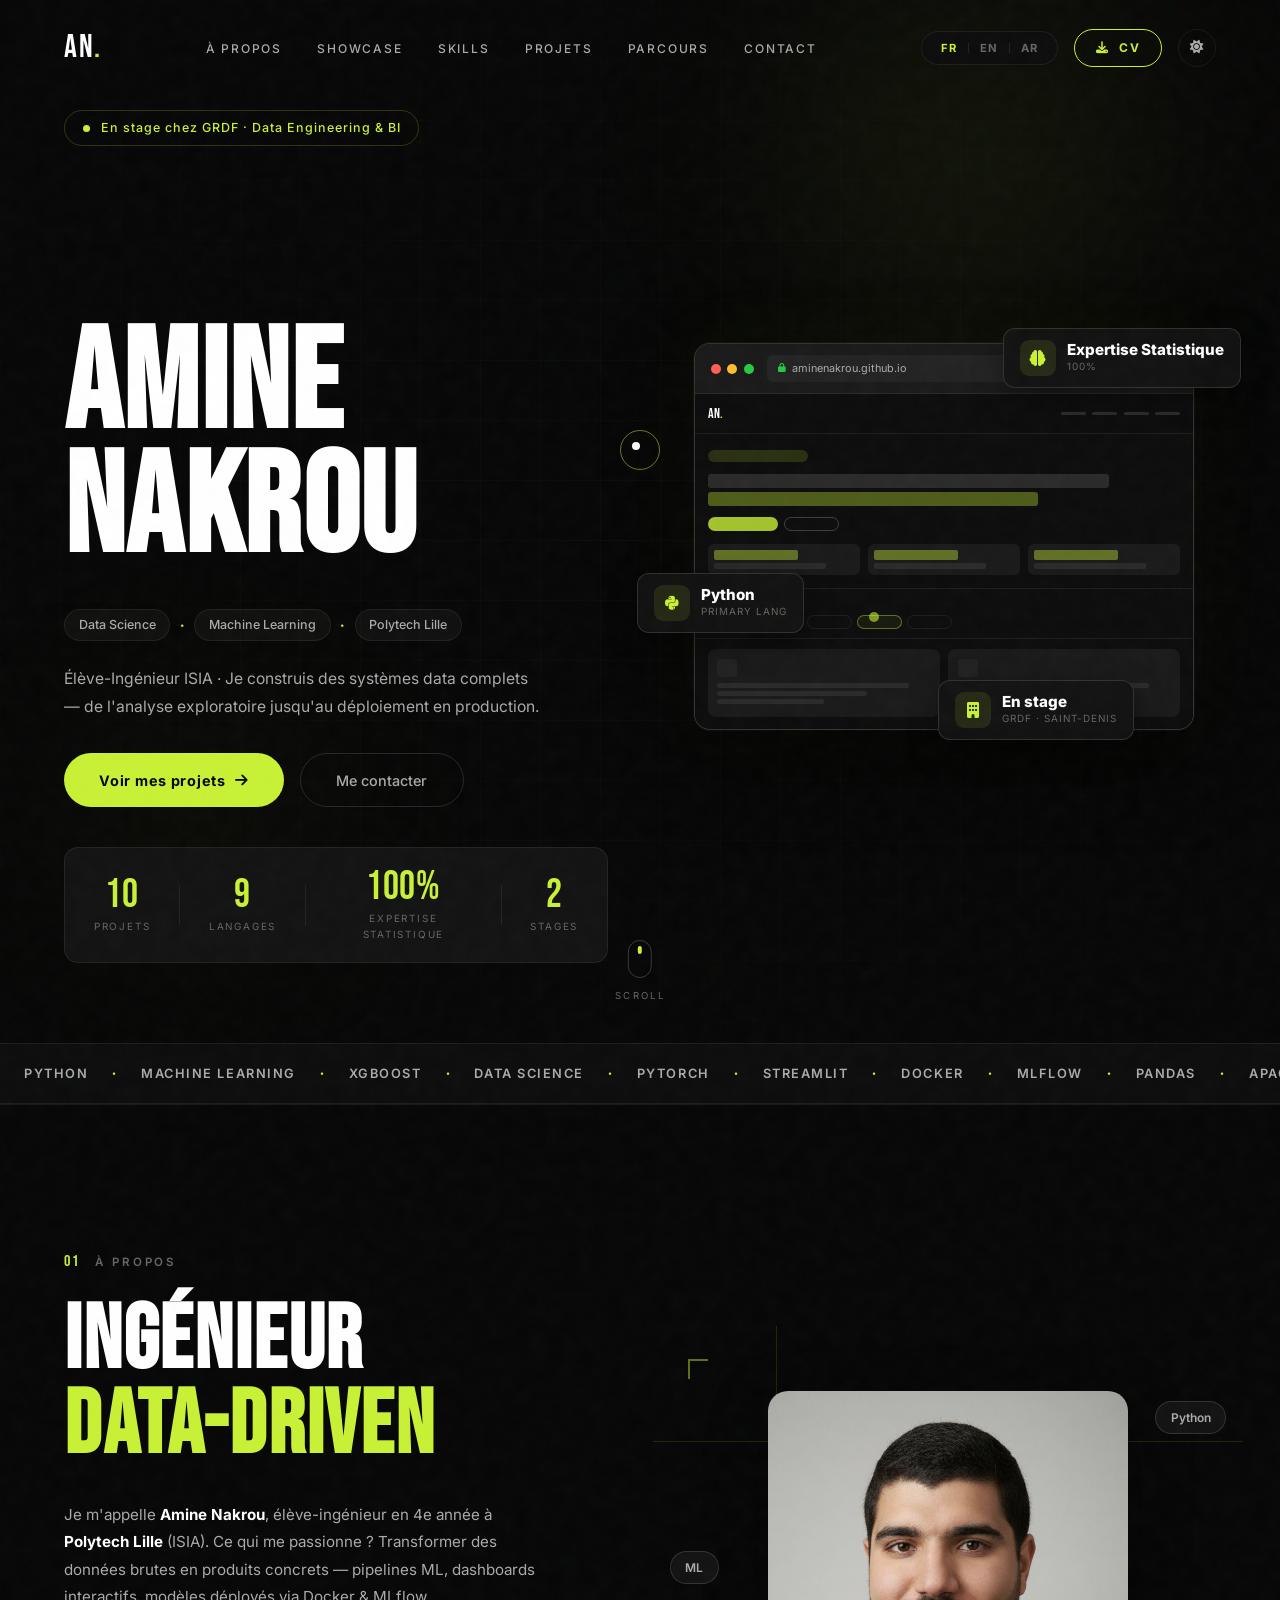
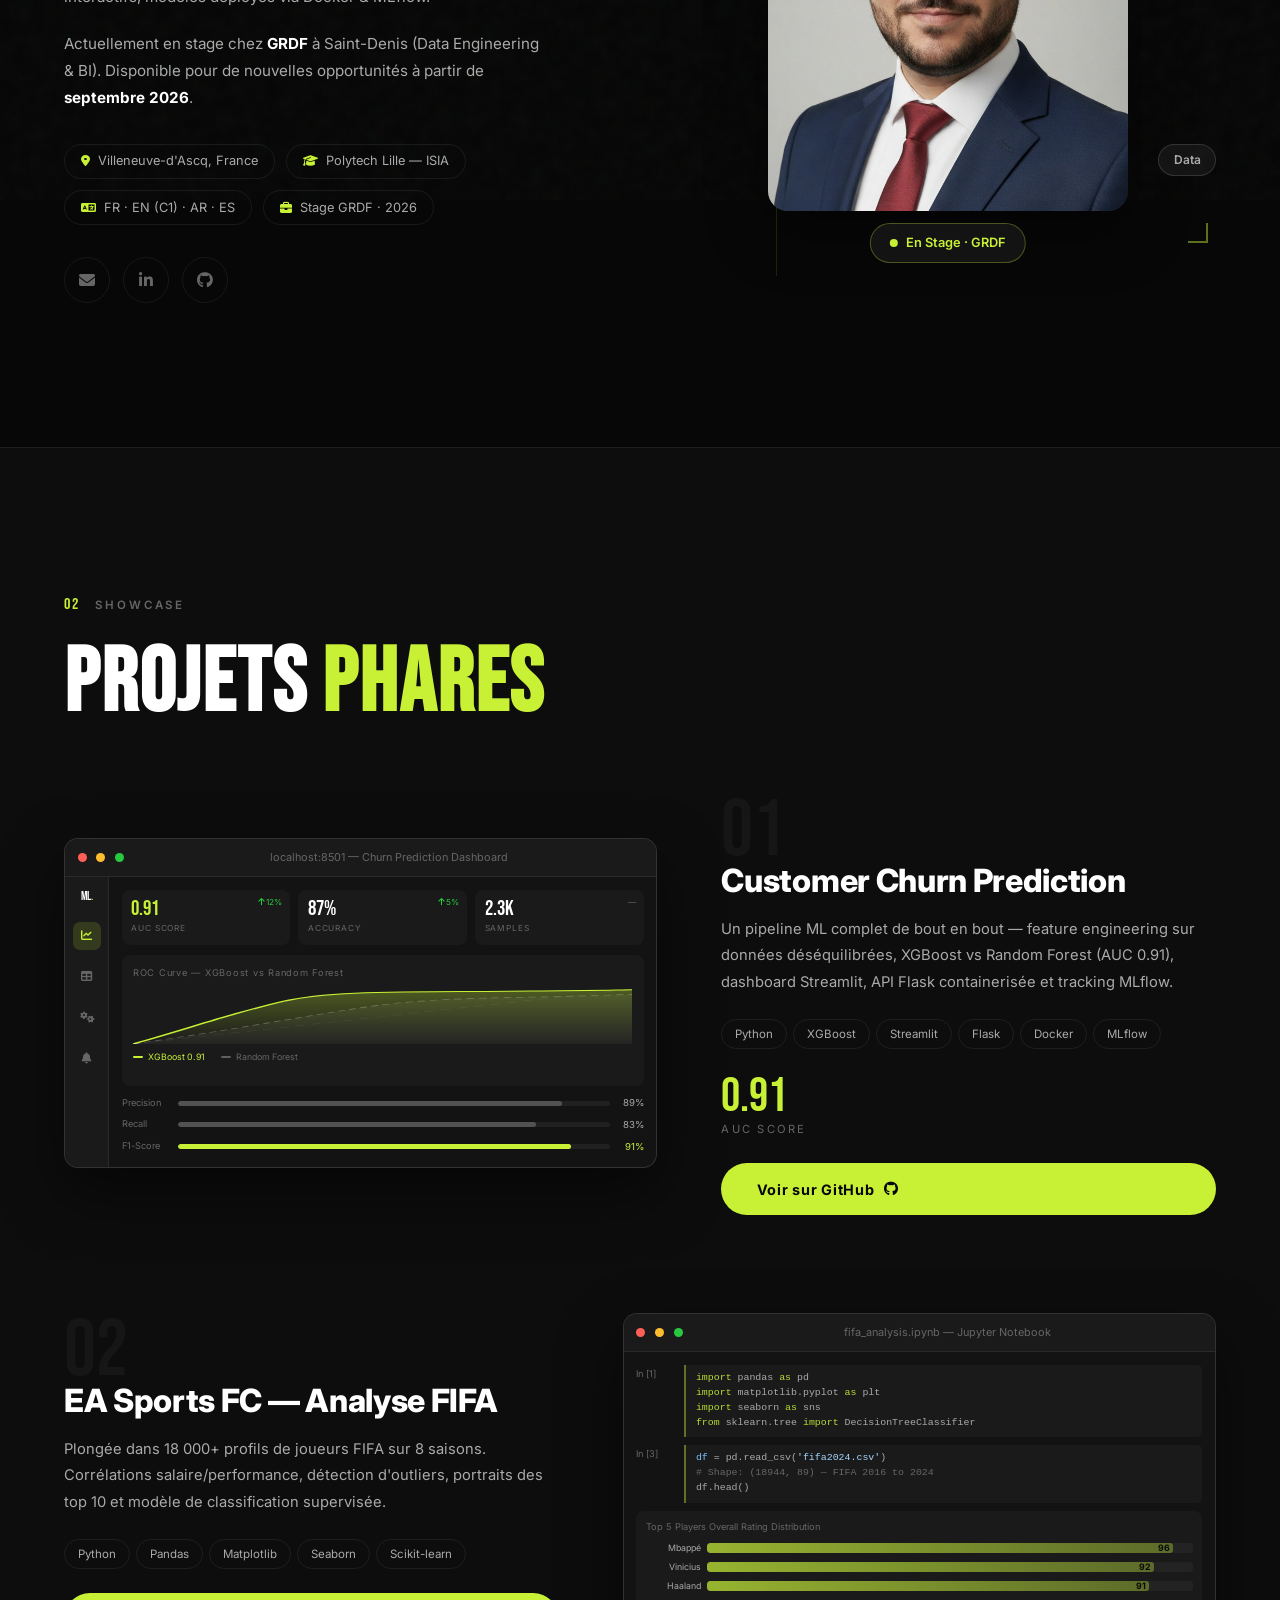
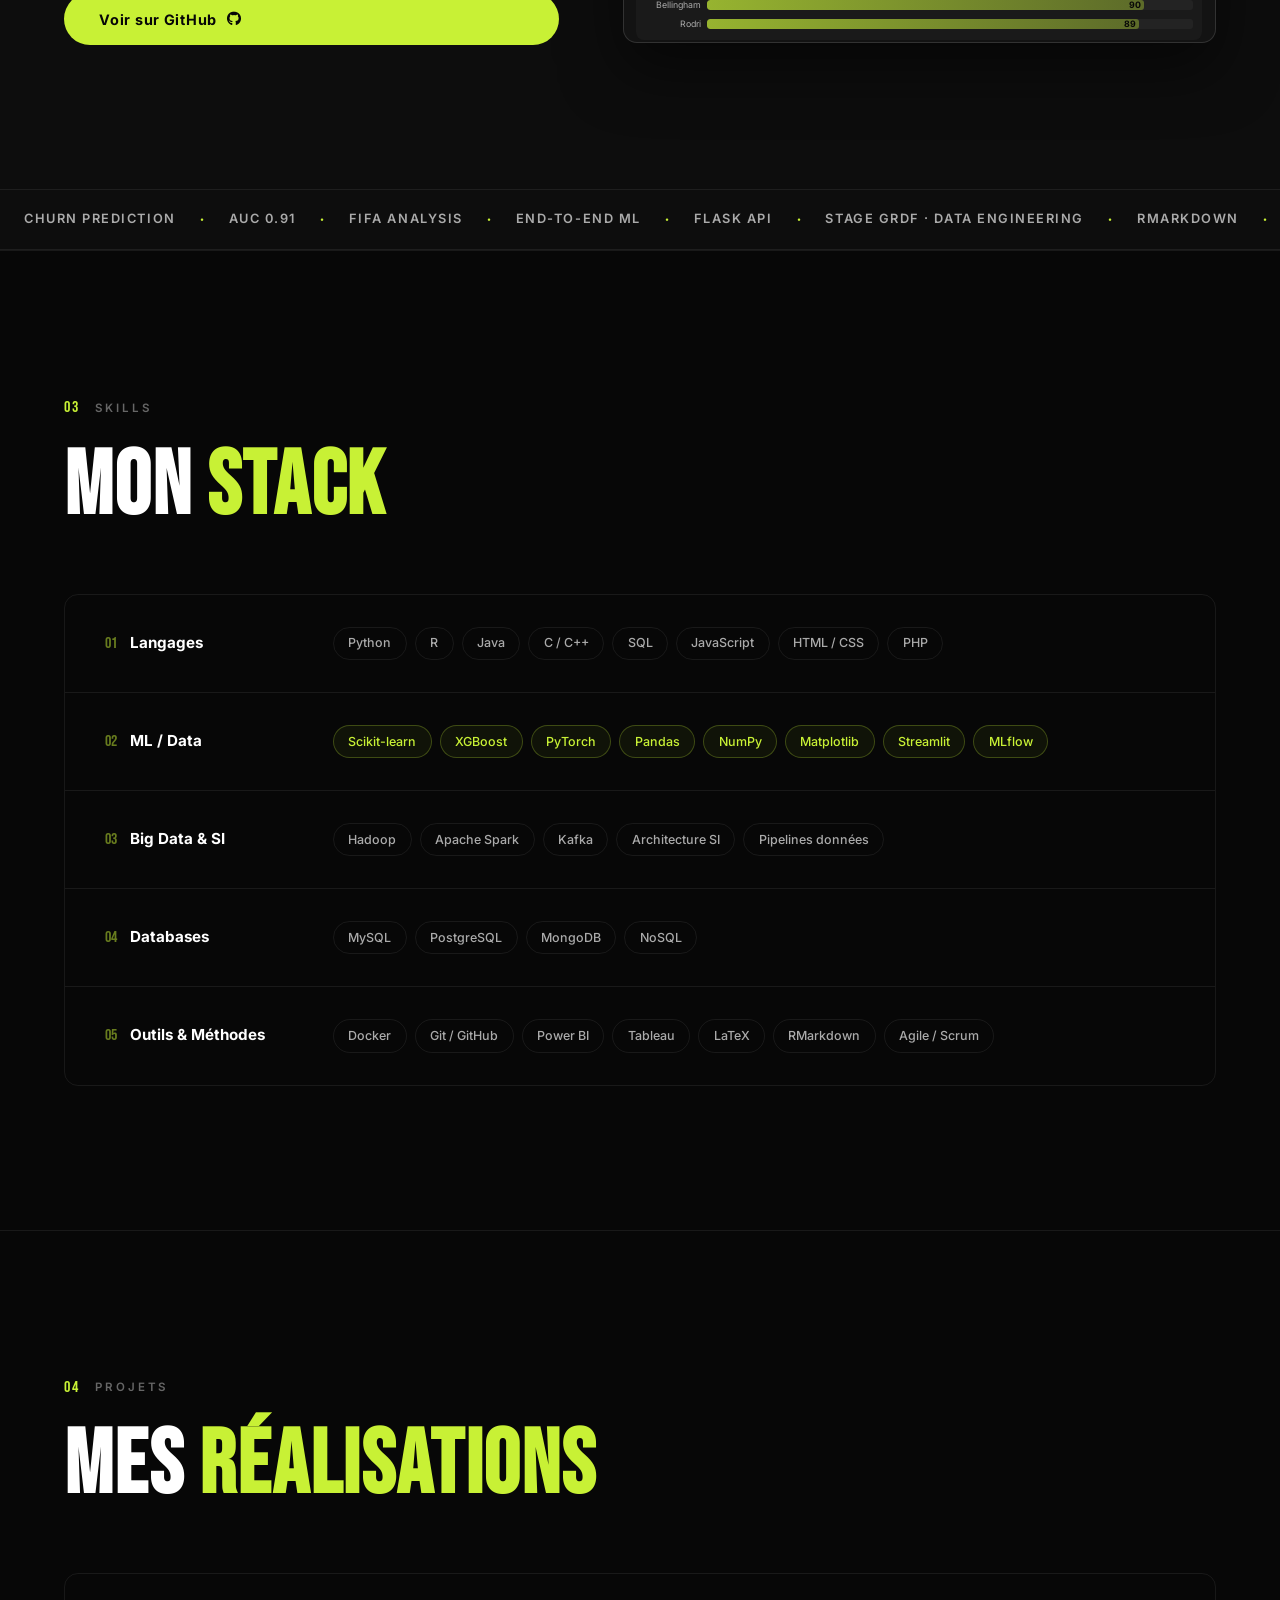
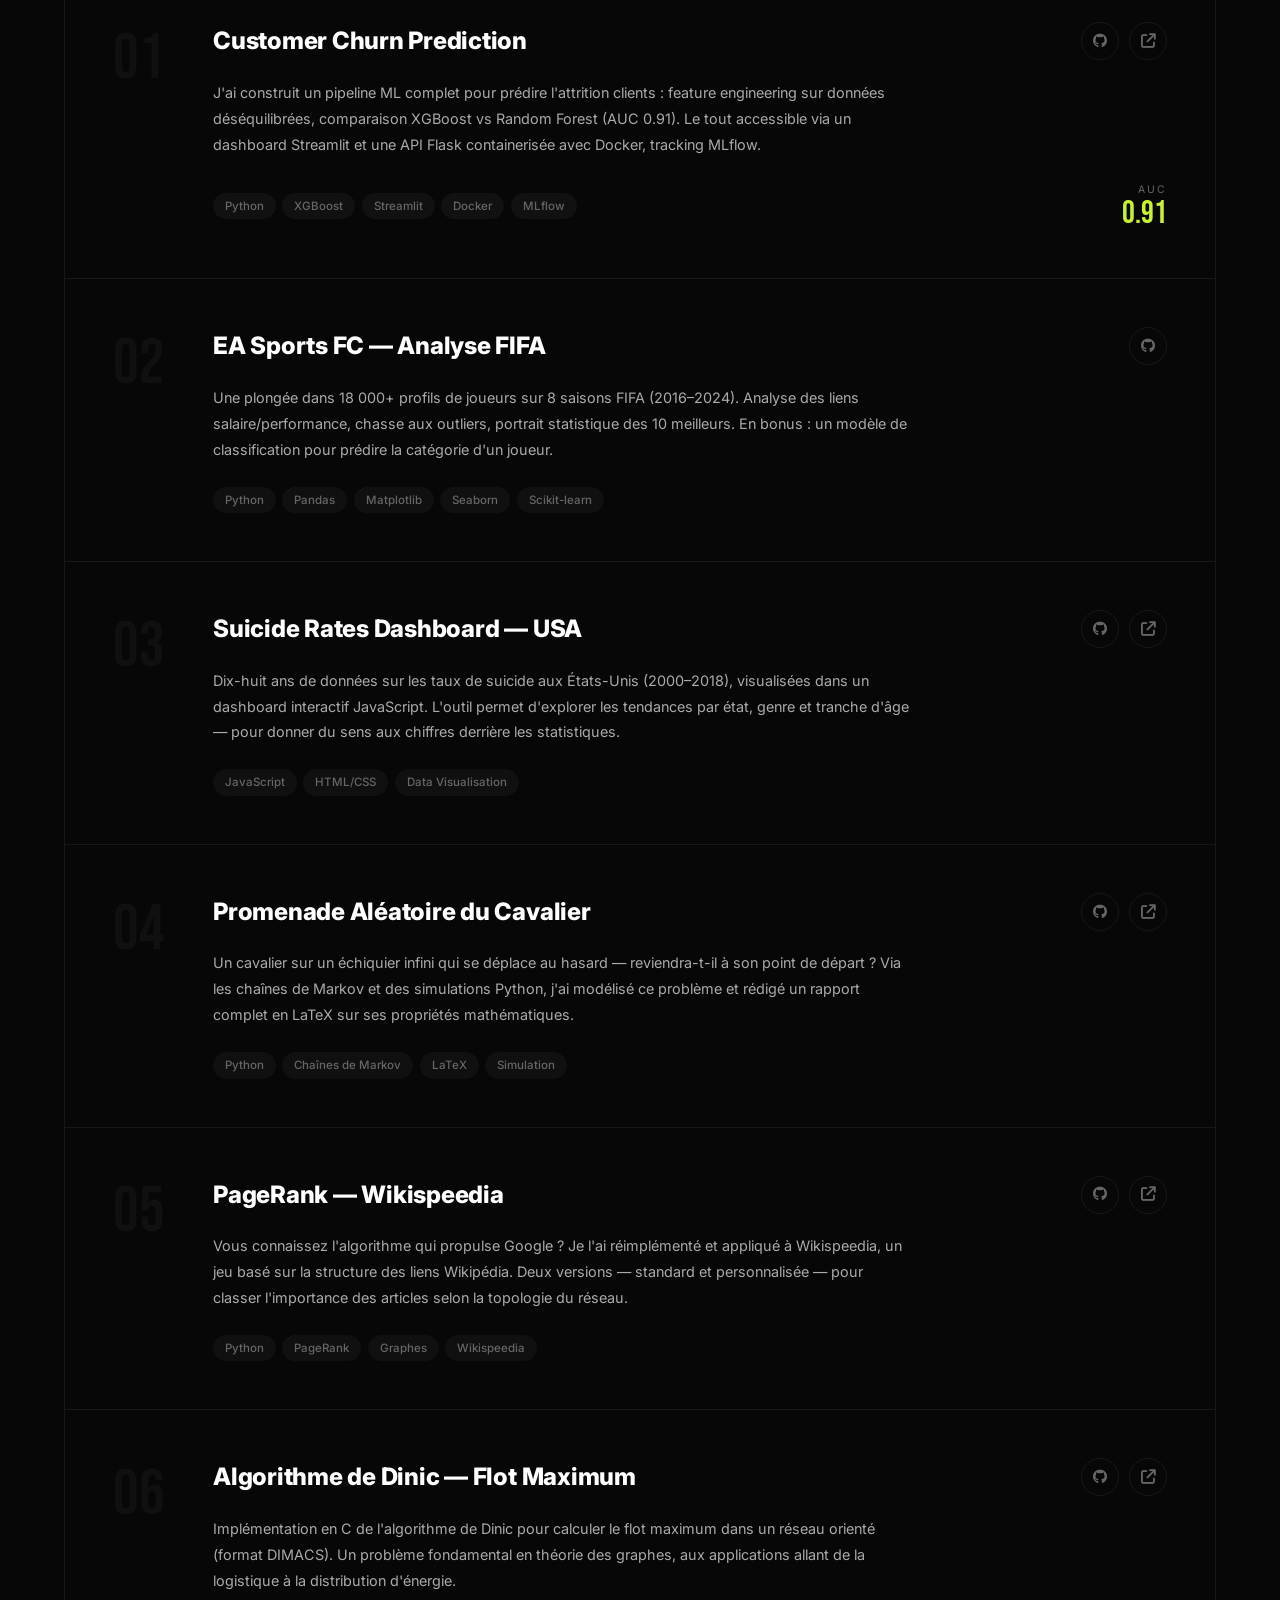
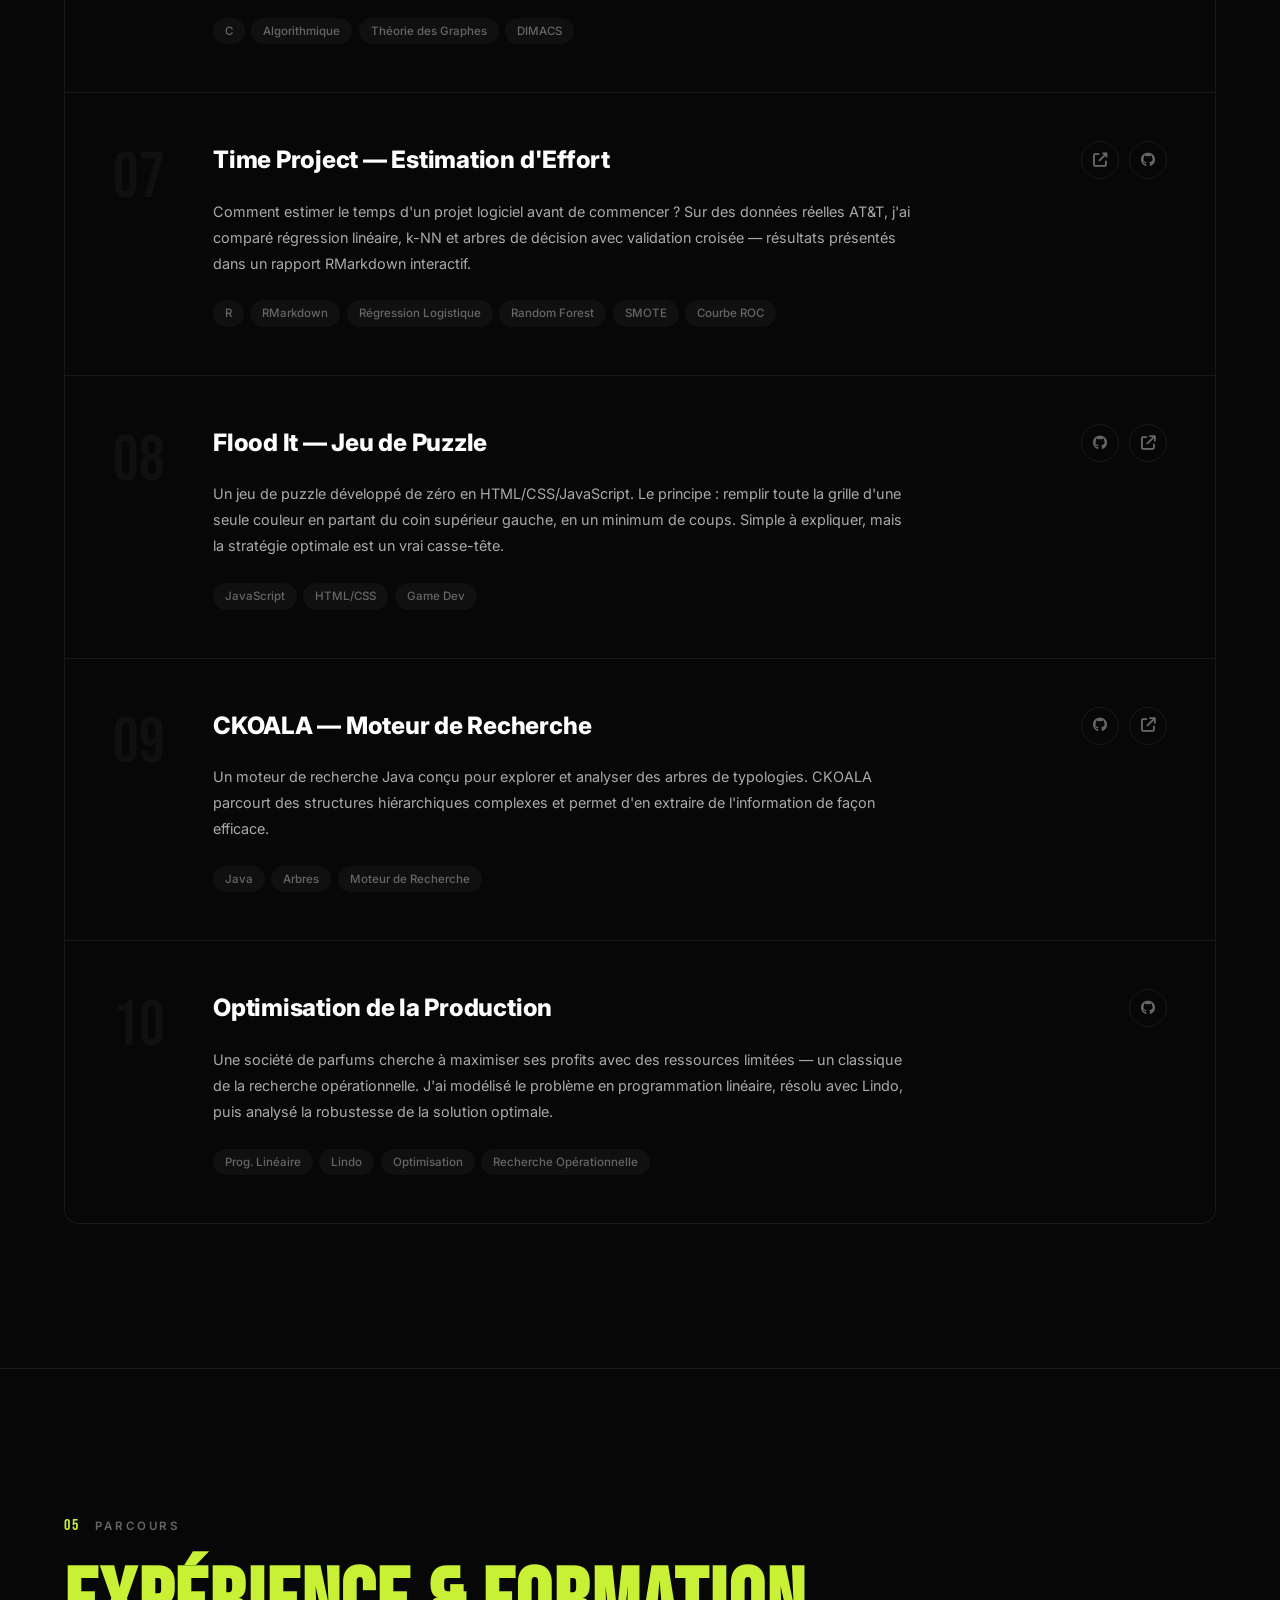
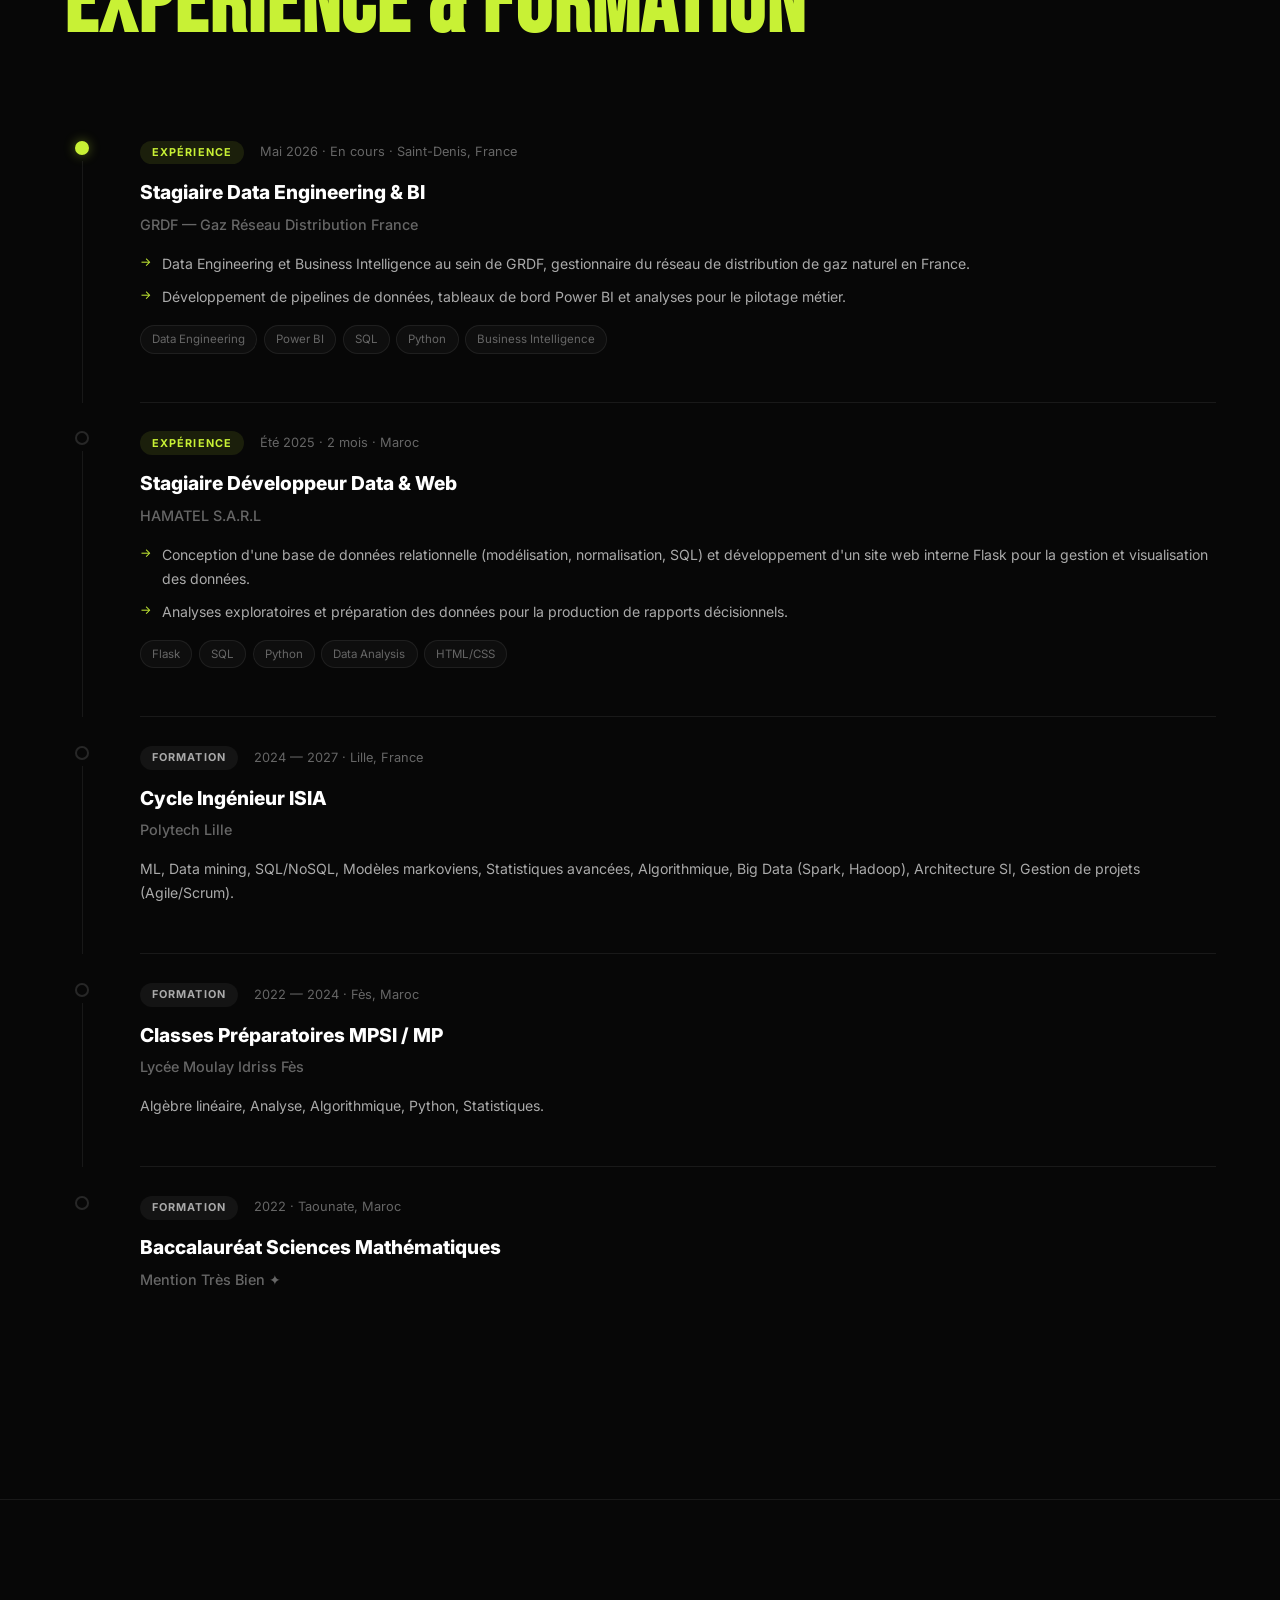
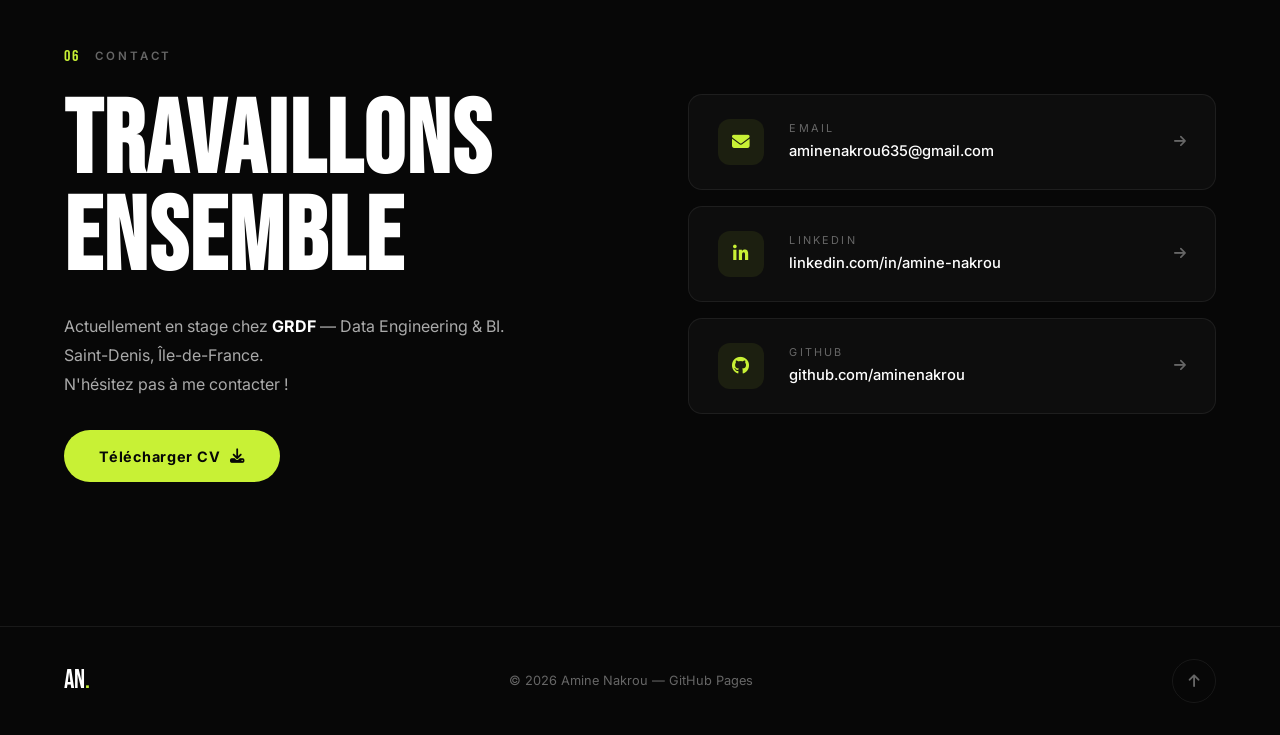
==== index.html @ f2d1c398 "Update index.html" ====
<!DOCTYPE html>
<html lang="fr" dir="ltr">
<head>
  <meta charset="UTF-8" />
  <meta name="viewport" content="width=device-width, initial-scale=1.0" />
  <meta name="description" content="Amine Nakrou - Élève-Ingénieur Informatique, Statistiques et IA à Polytech Lille" />
  <meta name="author" content="Amine Nakrou" />

  <meta property="og:title" content="Amine Nakrou - Élève-Ingénieur Informatique, Statistiques et IA" />
  <meta property="og:description" content="Élève-Ingénieur ISIA Polytech Lille - Disponible à partir de septembre 2026" />
  <meta property="og:type" content="website" />

  <title>Amine Nakrou — Data Science & ML</title>

  <script>
    (function(){var t=localStorage.getItem('theme')||'dark';if(t==='light')document.documentElement.setAttribute('data-theme','light');}());
  </script>

  <link rel="stylesheet" href="style.css" />
  <link
    href="https://fonts.googleapis.com/css2?family=Bebas+Neue&family=Inter:wght@300;400;500;600;700;800;900&display=swap"
    rel="stylesheet"
  />
  <link
    rel="stylesheet"
    href="https://cdnjs.cloudflare.com/ajax/libs/font-awesome/6.5.0/css/all.min.css"
  />
</head>
<body>

  <!-- NOISE TEXTURE -->
  <div class="noise"></div>

  <!-- SCROLL PROGRESS -->
  <div class="scroll-progress" id="scrollProgress"></div>

  <!-- LOADER -->
  <div id="loader">
    <div class="loader-inner">
      <div class="loader-logo">
        <span class="l-a">A</span><span class="l-n">N</span>
      </div>
      <div class="loader-bar-wrap">
        <div class="loader-bar-fill" id="loaderFill"></div>
      </div>
      <span class="loader-pct" id="loaderPct">0%</span>
    </div>
  </div>

  <!-- CUSTOM CURSOR -->
  <div class="cursor" id="cursor">
    <div class="cursor-dot"></div>
  </div>
  <div class="cursor-ring" id="cursorRing"></div>

  <!-- NAVBAR -->
  <nav id="navbar">
    <a href="#hero" class="nav-logo">AN<span class="accent">.</span></a>

    <ul class="nav-links">
      <li><a href="#about" class="nav-item" data-i18n="nav.about">À propos</a></li>
      <li><a href="#featured" class="nav-item" data-i18n="nav.featured">Showcase</a></li>
      <li><a href="#skills" class="nav-item" data-i18n="nav.skills">Skills</a></li>
      <li><a href="#projects" class="nav-item" data-i18n="nav.projects">Projets</a></li>
      <li><a href="#experience" class="nav-item" data-i18n="nav.parcours">Parcours</a></li>
      <li><a href="#contact" class="nav-item" data-i18n="nav.contact">Contact</a></li>
    </ul>

    <div class="nav-right">
      <div class="lang-switcher">
        <button class="lang-btn active" data-lang="fr">FR</button>
        <span class="lang-sep">|</span>
        <button class="lang-btn" data-lang="en">EN</button>
        <span class="lang-sep">|</span>
        <button class="lang-btn" data-lang="ar">AR</button>
      </div>

      <a href="assets/cv/cv_amine_nakrou_fr.pdf" class="btn-magnetic nav-cta" id="cvLink" download>
        <span class="btn-inner">
          <i class="fas fa-download"></i>
          <span data-i18n="nav.cv">CV</span>
        </span>
      </a>

      <button class="theme-toggle btn-magnetic" id="themeToggle" aria-label="Toggle theme">
        <span class="btn-inner">
          <i class="fas fa-sun" id="themeIcon"></i>
        </span>
      </button>

      <button class="burger" id="burger" aria-label="Menu">
        <span class="burger-line"></span>
        <span class="burger-line"></span>
      </button>
    </div>
  </nav>

  <!-- MOBILE MENU -->
  <div class="mobile-overlay" id="mobileOverlay">
    <div class="mobile-menu-inner">
      <ul class="mobile-links">
        <li><a href="#about" class="mob-link"><span class="mob-num">01</span><span data-i18n="nav.about">À propos</span></a></li>
        <li><a href="#featured" class="mob-link"><span class="mob-num">02</span><span data-i18n="nav.featured">Showcase</span></a></li>
        <li><a href="#skills" class="mob-link"><span class="mob-num">03</span><span data-i18n="nav.skills">Skills</span></a></li>
        <li><a href="#projects" class="mob-link"><span class="mob-num">04</span><span data-i18n="nav.projects">Projets</span></a></li>
        <li><a href="#experience" class="mob-link"><span class="mob-num">05</span><span data-i18n="nav.parcours">Parcours</span></a></li>
        <li><a href="#contact" class="mob-link"><span class="mob-num">06</span><span data-i18n="nav.contact">Contact</span></a></li>
      </ul>

      <div class="mob-lang">
        <button class="lang-btn active" data-lang="fr">FR</button>
        <span class="lang-sep">|</span>
        <button class="lang-btn" data-lang="en">EN</button>
        <span class="lang-sep">|</span>
        <button class="lang-btn" data-lang="ar">AR</button>
      </div>

      <div class="mob-socials">
        <a href="mailto:aminenakrou635@gmail.com"><i class="fas fa-envelope"></i></a>
        <a href="https://linkedin.com/in/amine-nakrou" target="_blank" rel="noopener noreferrer"><i class="fab fa-linkedin-in"></i></a>
        <a href="https://github.com/aminenakrou" target="_blank" rel="noopener noreferrer"><i class="fab fa-github"></i></a>
      </div>
    </div>
  </div>

  <!-- HERO -->
  <section id="hero">
    <div class="hero-grid"></div>
    <div class="orb orb-1"></div>
    <div class="orb orb-2"></div>

    <div class="hero-wrap">
      <!-- HERO LEFT -->
      <div class="hero-left">
        <div class="hero-tag">
          <span class="tag-dot"></span>
          <span data-i18n="hero.tag">En stage chez GRDF · Data Engineering & BI</span>
        </div>

        <h1 class="hero-name">
          <span class="split-line" data-text="AMINE">AMINE</span>
          <span class="accent-line" data-text="NAKROU">NAKROU</span>
        </h1>

        <div class="hero-role">
          <span class="role-pill" data-i18n="hero.role1">Data Science</span>
          <span class="role-dot">•</span>
          <span class="role-pill" data-i18n="hero.role2">Machine Learning</span>
          <span class="role-dot">•</span>
          <span class="role-pill" data-i18n="hero.role3">Polytech Lille</span>
        </div>

        <p class="hero-desc" data-i18n="hero.desc">
          Élève-Ingénieur ISIA · Passionné par les pipelines ML end-to-end, la valorisation des données et la mise en production.
        </p>

        <div class="hero-actions">
          <a href="#projects" class="btn-magnetic btn-primary">
            <span class="btn-inner" data-i18n="hero.btn1">
              Voir mes projets <i class="fas fa-arrow-right"></i>
            </span>
          </a>

          <a href="#contact" class="btn-magnetic btn-ghost">
            <span class="btn-inner" data-i18n="hero.btn2">Me contacter</span>
          </a>
        </div>

        <div class="hero-stats-row">
          <div class="hsr-item">
            <span class="hs-num" data-val="10">10</span>
            <span class="hs-label" data-i18n="hero.stat1">Projets</span>
          </div>
          <div class="hsr-divider"></div>

          <div class="hsr-item">
            <span class="hs-num" data-val="9">9</span>
            <span class="hs-label" data-i18n="hero.stat2">Langages</span>
          </div>
          <div class="hsr-divider"></div>

          <div class="hsr-item">
            <span class="hs-num" data-val="100" data-suffix="%">100%</span>
            <span class="hs-label" data-i18n="hero.stat3">Expertise Statistique</span>
          </div>
          <div class="hsr-divider"></div>

          <div class="hsr-item">
            <span class="hs-num" data-val="2">2</span>
            <span class="hs-label" data-i18n="hero.stat4">Stages</span>
          </div>
        </div>
      </div>

      <!-- HERO RIGHT -->
      <div class="hero-right">
        <div class="browser-mockup">
          <div class="bm-bar">
            <div class="bm-dots">
              <span class="bm-dot red"></span>
              <span class="bm-dot yellow"></span>
              <span class="bm-dot green"></span>
            </div>

            <div class="bm-url">
              <i class="fas fa-lock bm-lock"></i>
              <span>aminenakrou.github.io</span>
            </div>

            <div class="bm-actions">
              <i class="fas fa-arrow-left"></i>
              <i class="fas fa-rotate-right"></i>
            </div>
          </div>

          <div class="bm-screen">
            <div class="bm-nav">
              <span class="bm-logo">AN<span>.</span></span>
              <div class="bm-nav-links">
                <span></span><span></span><span></span><span></span>
              </div>
            </div>

            <div class="bm-hero">
              <div class="bm-tag"></div>
              <div class="bm-h1">
                <div class="bm-line bm-line-1"></div>
                <div class="bm-line bm-line-2 accent-bg"></div>
              </div>
              <div class="bm-btns">
                <div class="bm-btn filled"></div>
                <div class="bm-btn outline"></div>
              </div>
              <div class="bm-stats">
                <div class="bm-stat-box">
                  <div class="bm-stat-num"></div>
                  <div class="bm-stat-lbl"></div>
                </div>
                <div class="bm-stat-box">
                  <div class="bm-stat-num"></div>
                  <div class="bm-stat-lbl"></div>
                </div>
                <div class="bm-stat-box">
                  <div class="bm-stat-num"></div>
                  <div class="bm-stat-lbl"></div>
                </div>
              </div>
            </div>

            <div class="bm-section">
              <div class="bm-sec-title"></div>
              <div class="bm-pills-row">
                <div class="bm-pill"></div>
                <div class="bm-pill accent-border"></div>
                <div class="bm-pill"></div>
                <div class="bm-pill accent-border"></div>
                <div class="bm-pill"></div>
              </div>
            </div>

            <div class="bm-cards">
              <div class="bm-card">
                <div class="bm-card-num"></div>
                <div class="bm-card-lines">
                  <div></div><div></div><div></div>
                </div>
              </div>
              <div class="bm-card">
                <div class="bm-card-num"></div>
                <div class="bm-card-lines">
                  <div></div><div></div><div></div>
                </div>
              </div>
            </div>

            <div class="bm-cursor" id="bmCursor"></div>
          </div>
        </div>

        <div class="float-card fc-1">
          <div class="fc-icon"><i class="fas fa-brain"></i></div>
          <div class="fc-body">
            <span class="fc-val" data-i18n="hero.stat3">Expertise Statistique</span>
            <span class="fc-lbl">100%</span>
          </div>
        </div>

        <div class="float-card fc-2">
          <div class="fc-icon"><i class="fab fa-python"></i></div>
          <div class="fc-body">
            <span class="fc-val">Python</span>
            <span class="fc-lbl">Primary Lang</span>
          </div>
        </div>

        <div class="float-card fc-3">
          <div class="fc-icon"><i class="fas fa-building"></i></div>
          <div class="fc-body">
            <span class="fc-val" data-i18n="hero.fc3val">En stage</span>
            <span class="fc-lbl">GRDF · Saint-Denis</span>
          </div>
        </div>
      </div>
    </div>

    <div class="hero-scroll-hint">
      <div class="scroll-track">
        <div class="scroll-thumb"></div>
      </div>
      <span>SCROLL</span>
    </div>
  </section>

  <!-- MARQUEE 1 -->
  <div class="marquee-section" aria-hidden="true">
    <div class="marquee-track">
      <div class="marquee-content">
        <span>Python</span><span class="sep">•</span>
        <span>Machine Learning</span><span class="sep">•</span>
        <span>XGBoost</span><span class="sep">•</span>
        <span>Data Science</span><span class="sep">•</span>
        <span>PyTorch</span><span class="sep">•</span>
        <span>Streamlit</span><span class="sep">•</span>
        <span>Docker</span><span class="sep">•</span>
        <span>MLflow</span><span class="sep">•</span>
        <span>Pandas</span><span class="sep">•</span>
        <span>Apache Spark</span><span class="sep">•</span>
        <span>Deep Learning</span><span class="sep">•</span>
        <span>SQL / NoSQL</span><span class="sep">•</span>
        <span>Power BI</span><span class="sep">•</span>
        <span>Polytech Lille ISIA</span><span class="sep">•</span>
      </div>

      <div class="marquee-content" aria-hidden="true">
        <span>Python</span><span class="sep">•</span>
        <span>Machine Learning</span><span class="sep">•</span>
        <span>XGBoost</span><span class="sep">•</span>
        <span>Data Science</span><span class="sep">•</span>
        <span>PyTorch</span><span class="sep">•</span>
        <span>Streamlit</span><span class="sep">•</span>
        <span>Docker</span><span class="sep">•</span>
        <span>MLflow</span><span class="sep">•</span>
        <span>Pandas</span><span class="sep">•</span>
        <span>Apache Spark</span><span class="sep">•</span>
        <span>Deep Learning</span><span class="sep">•</span>
        <span>SQL / NoSQL</span><span class="sep">•</span>
        <span>Power BI</span><span class="sep">•</span>
        <span>Polytech Lille ISIA</span><span class="sep">•</span>
      </div>
    </div>
  </div>

  <!-- ABOUT -->
  <section id="about" class="section">
    <div class="section-inner">
      <div class="section-header anim-fade-up">
        <span class="section-index">01</span>
        <span class="section-label-text" data-i18n="nav.about">À propos</span>
      </div>

      <div class="about-grid">
        <div class="about-left">
          <h2 class="section-big-title anim-fade-up">
            <span data-i18n-prefix="about.prefix">Ingénieur </span><br><em class="accent" data-i18n="about.title">Data-Driven</em>
          </h2>

          <p class="anim-fade-up" data-i18n="about.p1">
            Je suis <strong>Amine Nakrou</strong>, élève-ingénieur en 4e année à <strong>Polytech Lille</strong> (ISIA).
            Passionné par la Data Science et le ML, je conçois des pipelines <em>end-to-end</em> du preprocessing jusqu'à la mise en production via Docker & MLflow.
          </p>

          <p class="anim-fade-up" data-i18n="about.p2">
            Actuellement en stage chez <strong>GRDF</strong> à Saint-Denis (Data Engineering & BI).
            Disponible pour de nouvelles opportunités à partir de <strong>septembre 2026</strong>.
          </p>

          <ul class="about-chips anim-fade-up">
            <li data-i18n="about.chip1"><i class="fas fa-map-marker-alt"></i> Villeneuve-d'Ascq, France</li>
            <li data-i18n="about.chip2"><i class="fas fa-graduation-cap"></i> Polytech Lille — ISIA</li>
            <li data-i18n="about.chip3"><i class="fas fa-language"></i> FR · EN (C1) · AR · ES</li>
            <li data-i18n="about.chip4"><i class="fas fa-briefcase"></i> Stage GRDF · 2026</li>
          </ul>

          <div class="about-socials anim-fade-up">
            <a href="mailto:aminenakrou635@gmail.com" class="soc-btn btn-magnetic">
              <span class="btn-inner"><i class="fas fa-envelope"></i></span>
            </a>
            <a href="https://linkedin.com/in/amine-nakrou" target="_blank" rel="noopener noreferrer" class="soc-btn btn-magnetic">
              <span class="btn-inner"><i class="fab fa-linkedin-in"></i></span>
            </a>
            <a href="https://github.com/aminenakrou" target="_blank" rel="noopener noreferrer" class="soc-btn btn-magnetic">
              <span class="btn-inner"><i class="fab fa-github"></i></span>
            </a>
          </div>
        </div>

        <div class="about-right anim-fade-up">
          <div class="profile-wrapper">
            <div class="profile-img-container">
              <img src="assets/img/profile.jpg" alt="Amine Nakrou - Photo de profil" class="profile-photo" onerror="this.style.opacity='0'" />
              <div class="profile-overlay"></div>
            </div>

            <div class="profile-deco-line line-h"></div>
            <div class="profile-deco-line line-v"></div>
            <div class="profile-corner c-tl"></div>
            <div class="profile-corner c-br"></div>

            <div class="open-badge">
              <span class="badge-pulse"></span>
              <span data-i18n="about.badge">En Stage · GRDF</span>
            </div>

            <div class="tech-float tf-1">Python</div>
            <div class="tech-float tf-2">ML</div>
            <div class="tech-float tf-3">Data</div>
          </div>
        </div>
      </div>
    </div>
  </section>

  <!-- FEATURED -->
  <section id="featured" class="section section-dark">
    <div class="section-inner">
      <div class="section-header anim-fade-up">
        <span class="section-index">02</span>
        <span class="section-label-text" data-i18n="nav.featured">Showcase</span>
      </div>

      <h2 class="section-big-title anim-fade-up">
        <span data-i18n-prefix="featured.prefix">Projets </span><em class="accent" data-i18n="featured.title">Phares</em>
      </h2>

      <!-- FEAT 1 -->
      <div class="feat-card anim-fade-up">
        <div class="feat-visual">
          <div class="feat-screen">
            <div class="feat-screen-bar">
              <span class="dot-r"></span>
              <span class="dot-y"></span>
              <span class="dot-g"></span>
              <span class="fsb-url">localhost:8501 — Churn Prediction Dashboard</span>
            </div>

            <div class="feat-screen-body">
              <div class="fsb-sidebar">
                <div class="fsb-logo">ML<span>.</span></div>
                <div class="fsb-menu">
                  <div class="fsb-mi active"><i class="fas fa-chart-line"></i></div>
                  <div class="fsb-mi"><i class="fas fa-table"></i></div>
                  <div class="fsb-mi"><i class="fas fa-cogs"></i></div>
                  <div class="fsb-mi"><i class="fas fa-bell"></i></div>
                </div>
              </div>

              <div class="fsb-main">
                <div class="fsb-kpis">
                  <div class="fsb-kpi">
                    <span class="kpi-val accent">0.91</span>
                    <span class="kpi-lbl">AUC Score</span>
                    <span class="kpi-badge up"><i class="fas fa-arrow-up"></i> 12%</span>
                  </div>
                  <div class="fsb-kpi">
                    <span class="kpi-val">87%</span>
                    <span class="kpi-lbl">Accuracy</span>
                    <span class="kpi-badge up"><i class="fas fa-arrow-up"></i> 5%</span>
                  </div>
                  <div class="fsb-kpi">
                    <span class="kpi-val">2.3k</span>
                    <span class="kpi-lbl">Samples</span>
                    <span class="kpi-badge neutral">—</span>
                  </div>
                </div>

                <div class="fsb-chart-box">
                  <div class="fsb-chart-title">ROC Curve — XGBoost vs Random Forest</div>
                  <div class="fsb-svg-wrap">
                    <svg viewBox="0 0 200 80" preserveAspectRatio="none">
                      <defs>
                        <linearGradient id="ga" x1="0" y1="0" x2="0" y2="1">
                          <stop offset="0%" stop-color="#c8f135" stop-opacity="0.3"></stop>
                          <stop offset="100%" stop-color="#c8f135" stop-opacity="0"></stop>
                        </linearGradient>
                      </defs>

                      <path d="M0,80 C20,60 40,35 60,18 S110,5 160,3 S185,2 200,1 L200,80Z" fill="url(#ga)"></path>
                      <path d="M0,80 C20,60 40,35 60,18 S110,5 160,3 S185,2 200,1" fill="none" stroke="#c8f135" stroke-width="1.5"></path>

                      <path d="M0,80 C30,65 60,45 90,28 S145,14 180,10 S195,9 200,8 L200,80Z" fill="rgba(255,255,255,0.04)"></path>
                      <path d="M0,80 C30,65 60,45 90,28 S145,14 180,10 S195,9 200,8" fill="none" stroke="rgba(255,255,255,0.25)" stroke-width="1" stroke-dasharray="3,2"></path>

                      <line x1="0" y1="80" x2="200" y2="0" stroke="rgba(255,255,255,0.08)" stroke-width="0.8" stroke-dasharray="4,3"></line>
                    </svg>
                  </div>

                  <div class="fsb-legend">
                    <span class="leg accent"><span class="leg-line accent-line-l"></span> XGBoost 0.91</span>
                    <span class="leg muted"><span class="leg-line muted-line"></span> Random Forest</span>
                  </div>
                </div>

                <div class="fsb-bars">
                  <div class="fsb-bar-row">
                    <span class="bar-lbl">Precision</span>
                    <div class="bar-track"><div class="bar-fill" style="width: 89%;"></div></div>
                    <span class="bar-val">89%</span>
                  </div>
                  <div class="fsb-bar-row">
                    <span class="bar-lbl">Recall</span>
                    <div class="bar-track"><div class="bar-fill" style="width: 83%;"></div></div>
                    <span class="bar-val">83%</span>
                  </div>
                  <div class="fsb-bar-row">
                    <span class="bar-lbl">F1-Score</span>
                    <div class="bar-track"><div class="bar-fill accent-fill" style="width: 91%;"></div></div>
                    <span class="bar-val accent">91%</span>
                  </div>
                </div>
              </div>
            </div>
          </div>
          <div class="feat-glow"></div>
        </div>

        <div class="feat-info">
          <span class="feat-num">01</span>
          <h3 data-i18n="proj1.title">Customer Churn Prediction</h3>
          <p data-i18n="proj1.desc">
            Pipeline ML end-to-end complet. Feature engineering sur données déséquilibrées, comparaison Random Forest vs XGBoost.
            Dashboard interactif Streamlit, API Flask sous Docker, tracking MLflow.
          </p>

          <div class="feat-tags">
            <span>Python</span>
            <span>XGBoost</span>
            <span>Streamlit</span>
            <span>Flask</span>
            <span>Docker</span>
            <span>MLflow</span>
          </div>

          <div class="feat-metric">
            <span class="fm-val">0.91</span>
            <span class="fm-lbl">AUC Score</span>
          </div>

          <a href="https://github.com/aminenakrou?tab=repositories" target="_blank" rel="noopener noreferrer" class="btn-magnetic btn-primary" style="display:inline-flex; margin-top:1.5rem;">
            <span class="btn-inner" data-i18n="feat.github">Voir sur GitHub <i class="fab fa-github"></i></span>
          </a>
        </div>
      </div>

      <!-- FEAT 2 -->
      <div class="feat-card feat-reverse anim-fade-up">
        <div class="feat-visual">
          <div class="feat-screen">
            <div class="feat-screen-bar">
              <span class="dot-r"></span>
              <span class="dot-y"></span>
              <span class="dot-g"></span>
              <span class="fsb-url">fifa_analysis.ipynb — Jupyter Notebook</span>
            </div>

            <div class="nb-body">
              <div class="nb-cell">
                <span class="nb-in">In [1]</span>
                <div class="nb-code">
                  <span class="ck">import</span> pandas <span class="ck">as</span> pd<br>
                  <span class="ck">import</span> matplotlib.pyplot <span class="ck">as</span> plt<br>
                  <span class="ck">import</span> seaborn <span class="ck">as</span> sns<br>
                  <span class="ck">from</span> sklearn.tree <span class="ck">import</span> DecisionTreeClassifier
                </div>
              </div>

              <div class="nb-cell">
                <span class="nb-in">In [3]</span>
                <div class="nb-code">
                  <span class="cv">df</span> = pd.read_csv(<span class="cs">'fifa2024.csv'</span>)<br>
                  <span class="cc"># Shape: (18944, 89) — FIFA 2016 to 2024</span><br>
                  df.head()
                </div>
              </div>

              <div class="nb-vis">
                <div class="nb-vis-title">Top 5 Players Overall Rating Distribution</div>
                <div class="nb-chart">
                  <div class="nb-bar-row">
                    <span>Mbappé</span>
                    <div class="nb-track"><div class="nb-fill" style="width: 96%"><span>96</span></div></div>
                  </div>
                  <div class="nb-bar-row">
                    <span>Vinicius</span>
                    <div class="nb-track"><div class="nb-fill" style="width: 92%"><span>92</span></div></div>
                  </div>
                  <div class="nb-bar-row">
                    <span>Haaland</span>
                    <div class="nb-track"><div class="nb-fill" style="width: 91%"><span>91</span></div></div>
                  </div>
                  <div class="nb-bar-row">
                    <span>Bellingham</span>
                    <div class="nb-track"><div class="nb-fill" style="width: 90%"><span>90</span></div></div>
                  </div>
                  <div class="nb-bar-row">
                    <span>Rodri</span>
                    <div class="nb-track"><div class="nb-fill" style="width: 89%"><span>89</span></div></div>
                  </div>
                </div>
              </div>

              <div class="nb-cell">
                <span class="nb-in">Out [7]</span>
                <div class="nb-out">Accuracy = 0.847 · Best features: wage_eur, age, potential</div>
              </div>
            </div>
          </div>
          <div class="feat-glow glow-blue"></div>
        </div>

        <div class="feat-info">
          <span class="feat-num">02</span>
          <h3 data-i18n="proj2.title">EA Sports FC — Analyse FIFA</h3>
          <p data-i18n="proj2.desc">
            Exploration d'une base FIFA 2016–2024. Analyse de corrélation salaire/performance,
            détection d'outliers, portraits statistiques des 10 meilleurs joueurs. Classification supervisée.
          </p>

          <div class="feat-tags">
            <span>Python</span>
            <span>Pandas</span>
            <span>Matplotlib</span>
            <span>Seaborn</span>
            <span>Scikit-learn</span>
          </div>

          <a href="https://github.com/aminenakrou?tab=repositories" target="_blank" rel="noopener noreferrer" class="btn-magnetic btn-primary" style="display:inline-flex; margin-top:1.5rem;">
            <span class="btn-inner" data-i18n="feat.github">Voir sur GitHub <i class="fab fa-github"></i></span>
          </a>
        </div>
      </div>
    </div>
  </section>

  <!-- MARQUEE 2 -->
  <div class="marquee-section marquee-reverse" aria-hidden="true">
    <div class="marquee-track">
      <div class="marquee-content">
        <span>Churn Prediction</span><span class="sep">•</span>
        <span>AUC 0.91</span><span class="sep">•</span>
        <span>FIFA Analysis</span><span class="sep">•</span>
        <span>End-to-End ML</span><span class="sep">•</span>
        <span>Flask API</span><span class="sep">•</span>
        <span>Stage GRDF · Data Engineering</span><span class="sep">•</span>
        <span>RMarkdown</span><span class="sep">•</span>
        <span>Optimisation PL</span><span class="sep">•</span>
        <span>Polytech Lille ISIA</span><span class="sep">•</span>
        <span>Prépa MPSI / MP</span><span class="sep">•</span>
        <span>Bac Mention TB</span><span class="sep">•</span>
      </div>

      <div class="marquee-content" aria-hidden="true">
        <span>Churn Prediction</span><span class="sep">•</span>
        <span>AUC 0.91</span><span class="sep">•</span>
        <span>FIFA Analysis</span><span class="sep">•</span>
        <span>End-to-End ML</span><span class="sep">•</span>
        <span>Flask API</span><span class="sep">•</span>
        <span>Stage GRDF · Data Engineering</span><span class="sep">•</span>
        <span>RMarkdown</span><span class="sep">•</span>
        <span>Optimisation PL</span><span class="sep">•</span>
        <span>Polytech Lille ISIA</span><span class="sep">•</span>
        <span>Prépa MPSI / MP</span><span class="sep">•</span>
        <span>Bac Mention TB</span><span class="sep">•</span>
      </div>
    </div>
  </div>

  <!-- SKILLS -->
  <section id="skills" class="section">
    <div class="section-inner">
      <div class="section-header anim-fade-up">
        <span class="section-index">03</span>
        <span class="section-label-text" data-i18n="nav.skills">Compétences</span>
      </div>

      <h2 class="section-big-title anim-fade-up">
        <span data-i18n-prefix="skills.prefix">Mon </span><em class="accent" data-i18n="skills.title">Stack</em>
      </h2>

      <div class="skills-container">
        <div class="skill-row anim-fade-up">
          <div class="skill-row-label">
            <span class="sr-num">01</span>
            <h3 data-i18n="skills.s1">Langages</h3>
          </div>
          <div class="skill-pills">
            <span class="pill">Python</span>
            <span class="pill">R</span>
            <span class="pill">Java</span>
            <span class="pill">C / C++</span>
            <span class="pill">SQL</span>
            <span class="pill">JavaScript</span>
            <span class="pill">HTML / CSS</span>
            <span class="pill">PHP</span>
          </div>
        </div>

        <div class="skill-row anim-fade-up">
          <div class="skill-row-label">
            <span class="sr-num">02</span>
            <h3 data-i18n="skills.s2">ML / Data</h3>
          </div>
          <div class="skill-pills">
            <span class="pill ap">Scikit-learn</span>
            <span class="pill ap">XGBoost</span>
            <span class="pill ap">PyTorch</span>
            <span class="pill ap">Pandas</span>
            <span class="pill ap">NumPy</span>
            <span class="pill ap">Matplotlib</span>
            <span class="pill ap">Streamlit</span>
            <span class="pill ap">MLflow</span>
          </div>
        </div>

        <div class="skill-row anim-fade-up">
          <div class="skill-row-label">
            <span class="sr-num">03</span>
            <h3 data-i18n="skills.s3">Big Data & SI</h3>
          </div>
          <div class="skill-pills">
            <span class="pill">Hadoop</span>
            <span class="pill">Apache Spark</span>
            <span class="pill">Kafka</span>
            <span class="pill">Architecture SI</span>
            <span class="pill">Pipelines données</span>
          </div>
        </div>

        <div class="skill-row anim-fade-up">
          <div class="skill-row-label">
            <span class="sr-num">04</span>
            <h3 data-i18n="skills.s4">Databases</h3>
          </div>
          <div class="skill-pills">
            <span class="pill">MySQL</span>
            <span class="pill">PostgreSQL</span>
            <span class="pill">MongoDB</span>
            <span class="pill">NoSQL</span>
          </div>
        </div>

        <div class="skill-row anim-fade-up">
          <div class="skill-row-label">
            <span class="sr-num">05</span>
            <h3 data-i18n="skills.s5">Outils & Méthodes</h3>
          </div>
          <div class="skill-pills">
            <span class="pill">Docker</span>
            <span class="pill">Git / GitHub</span>
            <span class="pill">Power BI</span>
            <span class="pill">Tableau</span>
            <span class="pill">LaTeX</span>
            <span class="pill">RMarkdown</span>
            <span class="pill">Agile / Scrum</span>
          </div>
        </div>
      </div>
    </div>
  </section>

  <!-- PROJECTS -->
  <section id="projects" class="section">
    <div class="section-inner">
      <div class="section-header anim-fade-up">
        <span class="section-index">04</span>
        <span class="section-label-text" data-i18n="nav.projects">Projets</span>
      </div>

      <h2 class="section-big-title anim-fade-up">
        <span data-i18n-prefix="projects.prefix">Mes </span><em class="accent" data-i18n="projects.title">Réalisations</em>
      </h2>

      <div class="projects-list">

        <div class="project-item anim-fade-up">
          <div class="pi-left"><span class="pi-num">01</span></div>
          <div class="pi-body">
            <div class="pi-header">
              <h3 class="pi-title" data-i18n="proj1.title">Customer Churn Prediction</h3>
              <div class="pi-links">
                <a href="https://github.com/aminenakrou/Projet-de-prediction-du-churn-client" target="_blank" rel="noopener noreferrer" class="pi-link btn-magnetic">
                  <span class="btn-inner"><i class="fab fa-github"></i></span>
                </a>
                <a href="https://aminenakrou.github.io/Projet-de-prediction-du-churn-client/" target="_blank" rel="noopener noreferrer" class="pi-link btn-magnetic">
                  <span class="btn-inner"><i class="fas fa-arrow-up-right-from-square"></i></span>
                </a>
              </div>
            </div>
            <p class="pi-desc" data-i18n="proj1.long">
              J'ai construit un pipeline ML complet pour prédire l'attrition clients : feature engineering sur données déséquilibrées,
              comparaison XGBoost vs Random Forest (AUC 0.91). Le tout accessible via un dashboard Streamlit et une API Flask containerisée avec Docker, tracking MLflow.
            </p>
            <div class="pi-footer">
              <div class="pi-tags">
                <span>Python</span><span>XGBoost</span><span>Streamlit</span><span>Docker</span><span>MLflow</span>
              </div>
              <div class="pi-score">
                <span class="score-lbl">AUC</span>
                <span class="score-val">0.91</span>
              </div>
            </div>
          </div>
          <div class="pi-hover-bg"></div>
        </div>

        <div class="project-item anim-fade-up">
          <div class="pi-left"><span class="pi-num">02</span></div>
          <div class="pi-body">
            <div class="pi-header">
              <h3 class="pi-title" data-i18n="proj2.title">EA Sports FC — Analyse FIFA</h3>
              <div class="pi-links">
                <a href="https://github.com/aminenakrou?tab=repositories" target="_blank" rel="noopener noreferrer" class="pi-link btn-magnetic">
                  <span class="btn-inner"><i class="fab fa-github"></i></span>
                </a>
              </div>
            </div>
            <p class="pi-desc" data-i18n="proj2.long">
              Une plongée dans 18 000+ profils de joueurs sur 8 saisons FIFA (2016–2024). Analyse des liens salaire/performance,
              chasse aux outliers, portrait statistique des 10 meilleurs. En bonus : un modèle de classification pour prédire la catégorie d'un joueur.
            </p>
            <div class="pi-footer">
              <div class="pi-tags">
                <span>Python</span><span>Pandas</span><span>Matplotlib</span><span>Seaborn</span><span>Scikit-learn</span>
              </div>
            </div>
          </div>
          <div class="pi-hover-bg"></div>
        </div>

        <div class="project-item anim-fade-up">
          <div class="pi-left"><span class="pi-num">03</span></div>
          <div class="pi-body">
            <div class="pi-header">
              <h3 class="pi-title" data-i18n="proj5.title">Suicide Rates Dashboard — USA</h3>
              <div class="pi-links">
                <a href="https://github.com/aminenakrou/Projet_Dashboard_Interactif" target="_blank" rel="noopener noreferrer" class="pi-link btn-magnetic">
                  <span class="btn-inner"><i class="fab fa-github"></i></span>
                </a>
                <a href="https://aminenakrou.github.io/Projet_Dashboard_Interactif/" target="_blank" rel="noopener noreferrer" class="pi-link btn-magnetic">
                  <span class="btn-inner"><i class="fas fa-arrow-up-right-from-square"></i></span>
                </a>
              </div>
            </div>
            <p class="pi-desc" data-i18n="proj5.long">
              Dix-huit ans de données sur les taux de suicide aux États-Unis (2000–2018), visualisées dans un dashboard interactif JavaScript.
              L'outil permet d'explorer les tendances par état, genre et tranche d'âge — pour donner du sens aux chiffres derrière les statistiques.
            </p>
            <div class="pi-footer">
              <div class="pi-tags">
                <span>JavaScript</span><span>HTML/CSS</span><span>Data Visualisation</span>
              </div>
            </div>
          </div>
          <div class="pi-hover-bg"></div>
        </div>

        <div class="project-item anim-fade-up">
          <div class="pi-left"><span class="pi-num">04</span></div>
          <div class="pi-body">
            <div class="pi-header">
              <h3 class="pi-title" data-i18n="proj6.title">Promenade Aléatoire du Cavalier</h3>
              <div class="pi-links">
                <a href="https://github.com/aminenakrou/Etude_Markovienne_de_la_promenade_du_cavalier_sur_un_echiquier" target="_blank" rel="noopener noreferrer" class="pi-link btn-magnetic">
                  <span class="btn-inner"><i class="fab fa-github"></i></span>
                </a>
                <a href="https://aminenakrou.github.io/Etude_Markovienne_de_la_promenade_du_cavalier_sur_un_echiquier/" target="_blank" rel="noopener noreferrer" class="pi-link btn-magnetic">
                  <span class="btn-inner"><i class="fas fa-arrow-up-right-from-square"></i></span>
                </a>
              </div>
            </div>
            <p class="pi-desc" data-i18n="proj6.long">
              Un cavalier sur un échiquier infini qui se déplace au hasard — reviendra-t-il à son point de départ ?
              Via les chaînes de Markov et des simulations Python, j'ai modélisé ce problème et rédigé un rapport complet en LaTeX sur ses propriétés mathématiques.
            </p>
            <div class="pi-footer">
              <div class="pi-tags">
                <span>Python</span><span>Chaînes de Markov</span><span>LaTeX</span><span>Simulation</span>
              </div>
            </div>
          </div>
          <div class="pi-hover-bg"></div>
        </div>

        <div class="project-item anim-fade-up">
          <div class="pi-left"><span class="pi-num">05</span></div>
          <div class="pi-body">
            <div class="pi-header">
              <h3 class="pi-title" data-i18n="proj7.title">PageRank — Wikispeedia</h3>
              <div class="pi-links">
                <a href="https://github.com/aminenakrou/Big_Data_Project-PageRank_Analysis_on_Wikispeedia_Dataset" target="_blank" rel="noopener noreferrer" class="pi-link btn-magnetic">
                  <span class="btn-inner"><i class="fab fa-github"></i></span>
                </a>
                <a href="https://aminenakrou.github.io/Big_Data_Project-PageRank_Analysis_on_Wikispeedia_Dataset/" target="_blank" rel="noopener noreferrer" class="pi-link btn-magnetic">
                  <span class="btn-inner"><i class="fas fa-arrow-up-right-from-square"></i></span>
                </a>
              </div>
            </div>
            <p class="pi-desc" data-i18n="proj7.long">
              Vous connaissez l'algorithme qui propulse Google ? Je l'ai réimplémenté et appliqué à Wikispeedia, un jeu basé sur la structure des liens Wikipédia.
              Deux versions : standard et personnalisée — pour classer l'importance des articles selon la topologie du réseau.
            </p>
            <div class="pi-footer">
              <div class="pi-tags">
                <span>Python</span><span>PageRank</span><span>Graphes</span><span>Wikispeedia</span>
              </div>
            </div>
          </div>
          <div class="pi-hover-bg"></div>
        </div>

        <div class="project-item anim-fade-up">
          <div class="pi-left"><span class="pi-num">06</span></div>
          <div class="pi-body">
            <div class="pi-header">
              <h3 class="pi-title" data-i18n="proj8.title">Algorithme de Dinic — Flot Maximum</h3>
              <div class="pi-links">
                <a href="https://github.com/aminenakrou/Dinic-Algorithme_de_flot_maximum" target="_blank" rel="noopener noreferrer" class="pi-link btn-magnetic">
                  <span class="btn-inner"><i class="fab fa-github"></i></span>
                </a>
                <a href="https://aminenakrou.github.io/Dinic-Algorithme_de_flot_maximum/" target="_blank" rel="noopener noreferrer" class="pi-link btn-magnetic">
                  <span class="btn-inner"><i class="fas fa-arrow-up-right-from-square"></i></span>
                </a>
              </div>
            </div>
            <p class="pi-desc" data-i18n="proj8.long">
              Implémentation en C de l'algorithme de Dinic pour calculer le flot maximum dans un réseau orienté (format DIMACS).
              Un problème fondamental en théorie des graphes, aux applications allant de la logistique à la distribution d'énergie.
            </p>
            <div class="pi-footer">
              <div class="pi-tags">
                <span>C</span><span>Algorithmique</span><span>Théorie des Graphes</span><span>DIMACS</span>
              </div>
            </div>
          </div>
          <div class="pi-hover-bg"></div>
        </div>

        <div class="project-item anim-fade-up">
  <div class="pi-left"><span class="pi-num">07</span></div>
  <div class="pi-body">
    <div class="pi-header">
      <h3 class="pi-title" data-i18n="proj3.title">Scoring de Crédit — Courbe ROC & SMOTE</h3>
      <div class="pi-links">
        <a href="https://aminenakrou.github.io/Projet-Statistiques/" target="_blank" rel="noopener noreferrer" class="pi-link btn-magnetic" aria-label="Voir le site">
          <span class="btn-inner"><i class="fas fa-external-link-alt"></i></span>
        </a>
        <a href="https://github.com/aminenakrou/Projet-Statistiques" target="_blank" rel="noopener noreferrer" class="pi-link btn-magnetic" aria-label="Code source">
          <span class="btn-inner"><i class="fab fa-github"></i></span>
        </a>
      </div>
    </div>
    <p class="pi-desc" data-i18n="proj3.long">
      Comment détecter un client à risque avant d'accorder un crédit ? Sur des données financières réelles (86.7% d'impayés),
      j'ai comparé Régression Logistique, Arbre de Décision et Forêt Aléatoire — avec rééquilibrage SMOTE pour corriger le déséquilibre des classes.
      Évaluation complète via courbe ROC, AUC et seuil optimal de Youden, présentés dans un rapport RMarkdown interactif.
    </p>
    <div class="pi-footer">
      <div class="pi-tags">
        <span>R</span><span>RMarkdown</span><span>Régression Logistique</span><span>Random Forest</span><span>SMOTE</span><span>Courbe ROC</span>
      </div>
    </div>
  </div>
  <div class="pi-hover-bg"></div>
</div>


        <div class="project-item anim-fade-up">
          <div class="pi-left"><span class="pi-num">08</span></div>
          <div class="pi-body">
            <div class="pi-header">
              <h3 class="pi-title" data-i18n="proj9.title">Flood It — Jeu de Puzzle</h3>
              <div class="pi-links">
                <a href="https://github.com/aminenakrou/Flood_It_Game" target="_blank" rel="noopener noreferrer" class="pi-link btn-magnetic">
                  <span class="btn-inner"><i class="fab fa-github"></i></span>
                </a>
                <a href="https://aminenakrou.github.io/Flood_It_Game/" target="_blank" rel="noopener noreferrer" class="pi-link btn-magnetic">
                  <span class="btn-inner"><i class="fas fa-arrow-up-right-from-square"></i></span>
                </a>
              </div>
            </div>
            <p class="pi-desc" data-i18n="proj9.long">
              Un jeu de puzzle développé de zéro en HTML/CSS/JavaScript. Le principe : remplir toute la grille d'une seule couleur
              en partant du coin supérieur gauche, en un minimum de coups. Simple à expliquer, mais la stratégie optimale est un vrai casse-tête.
            </p>
            <div class="pi-footer">
              <div class="pi-tags">
                <span>JavaScript</span><span>HTML/CSS</span><span>Game Dev</span>
              </div>
            </div>
          </div>
          <div class="pi-hover-bg"></div>
        </div>

        <div class="project-item anim-fade-up">
          <div class="pi-left"><span class="pi-num">09</span></div>
          <div class="pi-body">
            <div class="pi-header">
              <h3 class="pi-title" data-i18n="proj10.title">CKOALA — Moteur de Recherche</h3>
              <div class="pi-links">
                <a href="https://github.com/aminenakrou/CKOALA-Moteur_de_recherche_dans_des_arbres_de_typologies" target="_blank" rel="noopener noreferrer" class="pi-link btn-magnetic">
                  <span class="btn-inner"><i class="fab fa-github"></i></span>
                </a>
                <a href="https://aminenakrou.github.io/CKOALA-Moteur_de_recherche_dans_des_arbres_de_typologies/" target="_blank" rel="noopener noreferrer" class="pi-link btn-magnetic">
                  <span class="btn-inner"><i class="fas fa-arrow-up-right-from-square"></i></span>
                </a>
              </div>
            </div>
            <p class="pi-desc" data-i18n="proj10.long">
              Un moteur de recherche Java conçu pour explorer et analyser des arbres de typologies.
              CKOALA parcourt des structures hiérarchiques complexes et permet d'en extraire de l'information de façon efficace.
            </p>
            <div class="pi-footer">
              <div class="pi-tags">
                <span>Java</span><span>Arbres</span><span>Moteur de Recherche</span>
              </div>
            </div>
          </div>
          <div class="pi-hover-bg"></div>
        </div>

        <div class="project-item anim-fade-up">
          <div class="pi-left"><span class="pi-num">10</span></div>
          <div class="pi-body">
            <div class="pi-header">
              <h3 class="pi-title" data-i18n="proj4.title">Optimisation de la Production</h3>
              <div class="pi-links">
                <a href="https://github.com/aminenakrou?tab=repositories" target="_blank" rel="noopener noreferrer" class="pi-link btn-magnetic">
                  <span class="btn-inner"><i class="fab fa-github"></i></span>
                </a>
              </div>
            </div>
            <p class="pi-desc" data-i18n="proj4.long">
              Une société de parfums cherche à maximiser ses profits avec des ressources limitées — un classique de la recherche opérationnelle.
              J'ai modélisé le problème en programmation linéaire, résolu avec Lindo, puis analysé la robustesse de la solution optimale.
            </p>
            <div class="pi-footer">
              <div class="pi-tags">
                <span>Prog. Linéaire</span><span>Lindo</span><span>Optimisation</span><span>Recherche Opérationnelle</span>
              </div>
            </div>
          </div>
          <div class="pi-hover-bg"></div>
        </div>

      </div>
    </div>
  </section>

  <!-- EXPERIENCE -->
  <section id="experience" class="section">
    <div class="section-inner">
      <div class="section-header anim-fade-up">
        <span class="section-index">05</span>
        <span class="section-label-text" data-i18n="nav.parcours">Parcours</span>
      </div>

      <h2 class="section-big-title anim-fade-up">
        <em class="accent" data-i18n="exp.title">Expérience & Formation</em>
      </h2>

      <div class="journey">
        <div class="journey-item anim-fade-up">
          <div class="ji-tl">
            <div class="ji-dot active"></div>
            <div class="ji-line"></div>
          </div>

          <div class="ji-card">
            <div class="ji-top">
              <div class="ji-meta">
                <span class="ji-badge xp-badge" data-i18n="xp.badge">Expérience</span>
                <span class="ji-date">Mai 2026 · En cours · Saint-Denis, France</span>
              </div>
              <div class="ji-arrow"><i class="fas fa-arrow-up-right-from-square"></i></div>
            </div>

            <h3 class="ji-title" data-i18n="xp.t2">Stagiaire Data Engineering & BI</h3>
            <h4 class="ji-company">GRDF — Gaz Réseau Distribution France</h4>

            <ul class="ji-points">
              <li data-i18n="xp.l3">
                Data Engineering et Business Intelligence au sein de GRDF,
                gestionnaire du réseau de distribution de gaz naturel en France.
              </li>
              <li data-i18n="xp.l4">
                Développement de pipelines de données, tableaux de bord Power BI
                et analyses pour le pilotage métier.
              </li>
            </ul>

            <div class="ji-tags">
              <span>Data Engineering</span>
              <span>Power BI</span>
              <span>SQL</span>
              <span>Python</span>
              <span>Business Intelligence</span>
            </div>
          </div>
        </div>

        <div class="journey-item anim-fade-up">
          <div class="ji-tl">
            <div class="ji-dot"></div>
            <div class="ji-line"></div>
          </div>

          <div class="ji-card">
            <div class="ji-top">
              <div class="ji-meta">
                <span class="ji-badge xp-badge" data-i18n="xp.badge">Expérience</span>
                <span class="ji-date">Été 2025 · 2 mois · Maroc</span>
              </div>
              <div class="ji-arrow"><i class="fas fa-arrow-up-right-from-square"></i></div>
            </div>

            <h3 class="ji-title" data-i18n="xp.t1">Stagiaire Développeur Data & Web</h3>
            <h4 class="ji-company">HAMATEL S.A.R.L</h4>

            <ul class="ji-points">
              <li data-i18n="xp.l1">
                Conception d'une base de données relationnelle (modélisation, normalisation, SQL) et développement
                d'un site web interne Flask pour la gestion et visualisation des données.
              </li>
              <li data-i18n="xp.l2">
                Analyses exploratoires et préparation des données pour la production de rapports décisionnels.
              </li>
            </ul>

            <div class="ji-tags">
              <span>Flask</span>
              <span>SQL</span>
              <span>Python</span>
              <span>Data Analysis</span>
              <span>HTML/CSS</span>
            </div>
          </div>
        </div>

        <div class="journey-item anim-fade-up">
          <div class="ji-tl">
            <div class="ji-dot"></div>
            <div class="ji-line"></div>
          </div>

          <div class="ji-card">
            <div class="ji-top">
              <div class="ji-meta">
                <span class="ji-badge edu-badge" data-i18n="edu.badge">Formation</span>
                <span class="ji-date">2024 — 2027 · Lille, France</span>
              </div>
            </div>

            <h3 class="ji-title" data-i18n="edu.t1">Cycle Ingénieur ISIA</h3>
            <h4 class="ji-company">Polytech Lille</h4>
            <p class="ji-desc" data-i18n="edu.d1">
              ML, Data mining, SQL/NoSQL, Modèles markoviens, Statistiques avancées, Algorithmique,
              Big Data (Spark, Hadoop), Architecture SI, Gestion de projets (Agile/Scrum).
            </p>
          </div>
        </div>

        <div class="journey-item anim-fade-up">
          <div class="ji-tl">
            <div class="ji-dot"></div>
            <div class="ji-line"></div>
          </div>

          <div class="ji-card">
            <div class="ji-top">
              <div class="ji-meta">
                <span class="ji-badge edu-badge" data-i18n="edu.badge">Formation</span>
                <span class="ji-date">2022 — 2024 · Fès, Maroc</span>
              </div>
            </div>

            <h3 class="ji-title" data-i18n="edu.t2">Classes Préparatoires MPSI / MP</h3>
            <h4 class="ji-company">Lycée Moulay Idriss Fès</h4>
            <p class="ji-desc" data-i18n="edu.d2">
              Algèbre linéaire, Analyse, Algorithmique, Python, Statistiques.
            </p>
          </div>
        </div>

        <div class="journey-item anim-fade-up">
          <div class="ji-tl">
            <div class="ji-dot"></div>
          </div>

          <div class="ji-card">
            <div class="ji-top">
              <div class="ji-meta">
                <span class="ji-badge edu-badge" data-i18n="edu.badge">Formation</span>
                <span class="ji-date">2022 · Taounate, Maroc</span>
              </div>
            </div>

            <h3 class="ji-title" data-i18n="edu.t3">Baccalauréat Sciences Mathématiques</h3>
            <h4 class="ji-company">
              <span data-i18n="edu.mention">Mention Très Bien ✦</span>
            </h4>
          </div>
        </div>
      </div>
    </div>
  </section>

  <!-- CONTACT -->
  <section id="contact" class="section">
    <div class="section-inner">
      <div class="section-header anim-fade-up">
        <span class="section-index">06</span>
        <span class="section-label-text" data-i18n="nav.contact">Contact</span>
      </div>

      <div class="contact-wrap">
        <div class="contact-left">
          <h2 class="contact-big anim-fade-up" data-i18n="contact.title">
            Travaillons<br>Ensemble
          </h2>

          <p class="contact-sub anim-fade-up" data-i18n="contact.sub">
            Actuellement en stage chez <strong>GRDF</strong> — Data Engineering & BI.<br>
            Saint-Denis, Île-de-France.<br>
            N'hésitez pas à me contacter !
          </p>

          <a href="assets/cv/cv_amine_nakrou_fr.pdf" download id="cvLinkContact" class="btn-magnetic btn-primary anim-fade-up" style="display:inline-flex; margin-top:2rem;">
            <span class="btn-inner" data-i18n="contact.cv">
              Télécharger CV <i class="fas fa-download"></i>
            </span>
          </a>
        </div>

        <div class="contact-right anim-fade-up">
          <a href="mailto:aminenakrou635@gmail.com" class="contact-link btn-magnetic">
            <span class="btn-inner">
              <div class="cl-icon"><i class="fas fa-envelope"></i></div>
              <div class="cl-text">
                <span class="cl-lbl">Email</span>
                <span class="cl-val">aminenakrou635@gmail.com</span>
              </div>
              <i class="fas fa-arrow-right cl-arr"></i>
            </span>
          </a>

          <a href="https://linkedin.com/in/amine-nakrou" target="_blank" rel="noopener noreferrer" class="contact-link btn-magnetic">
            <span class="btn-inner">
              <div class="cl-icon"><i class="fab fa-linkedin-in"></i></div>
              <div class="cl-text">
                <span class="cl-lbl">LinkedIn</span>
                <span class="cl-val">linkedin.com/in/amine-nakrou</span>
              </div>
              <i class="fas fa-arrow-right cl-arr"></i>
            </span>
          </a>

          <a href="https://github.com/aminenakrou" target="_blank" rel="noopener noreferrer" class="contact-link btn-magnetic">
            <span class="btn-inner">
              <div class="cl-icon"><i class="fab fa-github"></i></div>
              <div class="cl-text">
                <span class="cl-lbl">GitHub</span>
                <span class="cl-val">github.com/aminenakrou</span>
              </div>
              <i class="fas fa-arrow-right cl-arr"></i>
            </span>
          </a>
        </div>
      </div>
    </div>
  </section>

  <!-- FOOTER -->
  <footer>
    <div class="footer-inner">
      <span class="footer-logo">AN<span class="accent">.</span></span>
      <p data-i18n="footer.text">© 2026 Amine Nakrou — GitHub Pages</p>
      <a href="#hero" class="back-top btn-magnetic" aria-label="Retour en haut">
        <i class="fas fa-arrow-up"></i>
      </a>
    </div>
  </footer>

  <script src="script.js"></script>
</body>
</html>
---- style.css ----
/* ======================
ROOT & RESET
====================== */
:root {
  --bg: #070707;
  --bg2: #0d0d0d;
  --bg3: #131313;
  --bg4: #1a1a1a;
  --accent: #c8f135;
  --accent2: #a8d620;
  --white: #ffffff;
  --grey: #666666;
  --grey2: #aaaaaa;
  --border: rgba(255,255,255,0.07);
  --border2: rgba(255,255,255,0.13);
  --shadow: 0 20px 60px rgba(0,0,0,.45);
  --font-d: 'Bebas Neue', sans-serif;
  --font-b: 'Inter', sans-serif;
  --ease: cubic-bezier(0.25, 0.46, 0.45, 0.94);
  --ease2: cubic-bezier(0.76, 0, 0.24, 1);
  --r: 14px;
}

/* ===========================
LIGHT THEME
=========================== */
[data-theme="light"] {
  --bg: #f5f7fa;
  --bg2: #edf0f5;
  --bg3: #e4e8f0;
  --bg4: #d8dde8;
  --accent: #5c8700;
  --accent2: #4a6e00;
  --white: #111827;
  --grey: #6b7280;
  --grey2: #374151;
  --border: rgba(0,0,0,.08);
  --border2: rgba(0,0,0,.13);
  --shadow: 0 20px 60px rgba(0,0,0,.1);
}

/* Keep mockups dark in light mode for visual consistency */
[data-theme="light"] .feat-screen,
[data-theme="light"] .browser-mockup {
  --bg: #070707;
  --bg2: #0d0d0d;
  --bg3: #131313;
  --bg4: #1a1a1a;
  --white: #ffffff;
  --grey: #666666;
  --grey2: #aaaaaa;
  --border: rgba(255,255,255,.07);
  --border2: rgba(255,255,255,.13);
}
[data-theme="light"] .feat-screen { background: #131313; }
[data-theme="light"] .browser-mockup { background: #131313; }

[data-theme="light"] #navbar.scrolled {
  background: rgba(245,247,250,.92);
}
[data-theme="light"] .hero-grid {
  background-image:
    linear-gradient(rgba(0,0,0,.04) 1px, transparent 1px),
    linear-gradient(90deg, rgba(0,0,0,.04) 1px, transparent 1px);
}
[data-theme="light"] .scroll-track {
  border-color: rgba(0,0,0,.18);
}
[data-theme="light"] .role-pill {
  background: rgba(0,0,0,.04);
}
[data-theme="light"] .loader-bar-wrap {
  background: rgba(0,0,0,.1);
}
[data-theme="light"] .btn-primary {
  color: #111827;
}
[data-theme="light"] .nav-cta:hover {
  color: #111827;
}
[data-theme="light"] .pi-num {
  color: rgba(0,0,0,.06);
}
[data-theme="light"] .project-item:hover .pi-num {
  color: rgba(92,135,0,.1);
}
[data-theme="light"] .feat-num {
  color: rgba(0,0,0,.06);
}
[data-theme="light"] .pi-tags span {
  background: rgba(0,0,0,.04);
}
[data-theme="light"] .ji-tags span {
  background: rgba(0,0,0,.04);
}
[data-theme="light"] .edu-badge {
  background: rgba(0,0,0,.06);
}
[data-theme="light"] .muted-line {
  background: rgba(0,0,0,.2);
}
[data-theme="light"] .float-card {
  background: rgba(245,247,250,.96);
  box-shadow: 0 10px 30px rgba(0,0,0,.12);
}
[data-theme="light"] .pi-hover-bg {
  background: linear-gradient(135deg, rgba(92,135,0,.05), transparent);
}

*,
*::before,
*::after {
  margin: 0;
  padding: 0;
  box-sizing: border-box;
}

html {
  scroll-behavior: smooth;
  font-size: 16px;
}

body {
  background: var(--bg);
  color: var(--white);
  font-family: var(--font-b);
  line-height: 1.6;
  overflow-x: hidden;
}

body.js-loaded {
  cursor: none;
}

img {
  max-width: 100%;
  display: block;
}

a {
  color: inherit;
  text-decoration: none;
}

ul {
  list-style: none;
}

button {
  background: none;
  border: none;
  cursor: pointer;
  font-family: inherit;
}

body.js-loaded button {
  cursor: none;
}

em {
  font-style: normal;
}

strong {
  font-weight: 700;
}

::selection {
  background: rgba(200, 241, 53, 0.25);
  color: var(--white);
}

/* ======================
SCROLLBAR
====================== */
::-webkit-scrollbar {
  width: 4px;
}

::-webkit-scrollbar-track {
  background: var(--bg);
}

::-webkit-scrollbar-thumb {
  background: rgba(200,241,53,.35);
  border-radius: 99px;
}

::-webkit-scrollbar-thumb:hover {
  background: var(--accent);
}

/* ======================
NOISE OVERLAY
====================== */
.noise {
  position: fixed;
  inset: -200%;
  width: 400%;
  height: 400%;
  background-image: url("data:image/svg+xml,%3Csvg viewBox='0 0 256 256' xmlns='http://www.w3.org/2000/svg'%3E%3Cfilter id='n'%3E%3CfeTurbulence type='fractalNoise' baseFrequency='0.9' numOctaves='4' stitchTiles='stitch'/%3E%3C/filter%3E%3Crect width='100%25' height='100%25' filter='url(%23n)'/%3E%3C/svg%3E");
  opacity: .028;
  pointer-events: none;
  z-index: 9999;
  animation: noiseAnim .3s steps(2) infinite;
}

@keyframes noiseAnim {
  0% { transform: translate(0,0); }
  25% { transform: translate(-5%,-5%); }
  50% { transform: translate(5%,0); }
  75% { transform: translate(-5%,5%); }
  100% { transform: translate(5%,-5%); }
}

/* ======================
SCROLL PROGRESS
====================== */
.scroll-progress {
  position: fixed;
  top: 0;
  left: 0;
  height: 2px;
  width: 0%;
  background: var(--accent);
  z-index: 10000;
  transition: width .1s linear;
}

/* ======================
LOADER
====================== */
#loader {
  position: fixed;
  inset: 0;
  background: var(--bg);
  z-index: 9998;
  display: flex;
  align-items: center;
  justify-content: center;
  transition: opacity .8s var(--ease2), visibility .8s;
}

#loader.done {
  opacity: 0;
  visibility: hidden;
  pointer-events: none;
}

.loader-inner {
  text-align: center;
}

.loader-logo {
  font-family: var(--font-d);
  font-size: 6rem;
  letter-spacing: .2em;
  line-height: 1;
  margin-bottom: 2rem;
  overflow: hidden;
}

.l-a,
.l-n {
  display: inline-block;
  transform: translateY(100%);
}

.l-a {
  color: var(--white);
  animation: slideUp .6s var(--ease2) .2s forwards;
}

.l-n {
  color: var(--accent);
  animation: slideUp .6s var(--ease2) .4s forwards;
}

@keyframes slideUp {
  to { transform: translateY(0); }
}

.loader-bar-wrap {
  width: 240px;
  height: 1px;
  background: rgba(255,255,255,.1);
  margin: 0 auto 1rem;
  overflow: hidden;
}

.loader-bar-fill {
  height: 100%;
  width: 0%;
  background: var(--accent);
  transition: width .05s linear;
}

.loader-pct {
  font-size: .75rem;
  letter-spacing: .3em;
  color: var(--grey);
}

/* ======================
CUSTOM CURSOR
====================== */
.cursor {
  position: fixed;
  pointer-events: none;
  z-index: 9996;
  mix-blend-mode: difference;
  left: 0;
  top: 0;
  will-change: left, top;
}

.cursor-dot {
  width: 8px;
  height: 8px;
  background: var(--white);
  border-radius: 50%;
  transform: translate(-50%, -50%);
}

.cursor-ring {
  position: fixed;
  width: 40px;
  height: 40px;
  border: 1px solid rgba(200,241,53,.5);
  border-radius: 50%;
  pointer-events: none;
  z-index: 9995;
  left: 0;
  top: 0;
  transform: translate(-50%, -50%);
  transition: width .3s var(--ease), height .3s var(--ease), border-color .3s, opacity .3s;
  will-change: left, top;
}

.cursor-ring.hovered {
  width: 60px;
  height: 60px;
  border-color: var(--accent);
  opacity: .6;
}

/* ======================
NAVBAR
====================== */
#navbar {
  position: fixed;
  top: 0;
  left: 0;
  right: 0;
  z-index: 1000;
  display: flex;
  align-items: center;
  justify-content: space-between;
  padding: 1.4rem 4rem;
  transition: padding .4s var(--ease), background .4s, backdrop-filter .4s, border-color .4s;
}

#navbar.scrolled {
  padding: 1rem 4rem;
  background: rgba(7,7,7,.92);
  backdrop-filter: blur(24px);
  border-bottom: 1px solid var(--border);
}

.nav-logo {
  font-family: var(--font-d);
  font-size: 2rem;
  letter-spacing: .05em;
  z-index: 1001;
}

.nav-links {
  display: flex;
  gap: 2.2rem;
}

.nav-item {
  font-size: .75rem;
  font-weight: 500;
  letter-spacing: .15em;
  text-transform: uppercase;
  color: var(--grey2);
  position: relative;
  transition: color .3s;
}

.nav-item::after {
  content: '';
  position: absolute;
  bottom: -3px;
  left: 0;
  width: 0;
  height: 1px;
  background: var(--accent);
  transition: width .3s var(--ease);
}

.nav-item:hover,
.nav-item.active {
  color: var(--accent);
}

.nav-item:hover::after,
.nav-item.active::after {
  width: 100%;
}

.nav-right {
  display: flex;
  align-items: center;
  gap: 1rem;
}

.lang-switcher {
  display: flex;
  align-items: center;
  gap: .2rem;
  padding: .35rem .8rem;
  border: 1px solid var(--border);
  border-radius: 99px;
  background: var(--bg2);
}

.lang-btn {
  font-size: .7rem;
  font-weight: 700;
  letter-spacing: .12em;
  color: var(--grey);
  padding: .2rem .4rem;
  border-radius: 4px;
  transition: color .25s;
  cursor: none;
}

.lang-btn:hover {
  color: var(--white);
}

.lang-btn.active {
  color: var(--accent);
}

.lang-sep {
  color: var(--border2);
  font-size: .55rem;
  pointer-events: none;
  user-select: none;
}

.nav-cta {
  display: inline-flex;
  padding: .5rem 1.3rem;
  border: 1px solid var(--accent);
  border-radius: 99px;
  font-size: .75rem;
  font-weight: 700;
  letter-spacing: .12em;
  text-transform: uppercase;
  color: var(--accent);
  transition: all .3s;
}

.nav-cta:hover {
  background: var(--accent);
  color: var(--bg);
}

.burger {
  display: none;
  flex-direction: column;
  gap: 7px;
  z-index: 1001;
  padding: 4px;
}

.burger-line {
  display: block;
  width: 28px;
  height: 1.5px;
  background: var(--white);
  transform-origin: center;
  transition: all .4s var(--ease2);
}

.burger.open .burger-line:first-child {
  transform: rotate(45deg) translate(4px,6px);
}

.burger.open .burger-line:last-child {
  transform: rotate(-45deg) translate(4px,-6px);
}

/* ======================
THEME TOGGLE
====================== */
.theme-toggle {
  width: 38px;
  height: 38px;
  border: 1px solid var(--border);
  border-radius: 50%;
  display: flex;
  align-items: center;
  justify-content: center;
  color: var(--grey2);
  font-size: .85rem;
  transition: all .3s;
}

.theme-toggle:hover {
  border-color: var(--accent);
  color: var(--accent);
}

/* ======================
MOBILE OVERLAY
====================== */
.mobile-overlay {
  position: fixed;
  inset: 0;
  background: var(--bg);
  z-index: 999;
  display: flex;
  align-items: center;
  justify-content: center;
  clip-path: circle(0% at calc(100% - 64px) 48px);
  transition: clip-path .7s var(--ease2);
}

.mobile-overlay.open {
  clip-path: circle(150% at calc(100% - 64px) 48px);
}

.mobile-menu-inner {
  text-align: center;
}

.mobile-links {
  margin-bottom: 3rem;
}

.mobile-links li {
  overflow: hidden;
}

.mob-link {
  display: flex;
  align-items: center;
  justify-content: center;
  gap: 1rem;
  padding: .8rem;
  font-family: var(--font-d);
  font-size: clamp(2rem, 7vw, 3.5rem);
  letter-spacing: .05em;
  color: var(--grey);
  transition: color .3s;
}

.mob-link:hover {
  color: var(--accent);
}

.mob-num {
  font-family: var(--font-b);
  font-size: .65rem;
  letter-spacing: .2em;
  color: var(--accent);
  opacity: .7;
}

.mob-socials {
  display: flex;
  justify-content: center;
  gap: 1.5rem;
}

.mob-lang {
  display: flex;
  justify-content: center;
  align-items: center;
  gap: .4rem;
  margin-bottom: 2rem;
}

.mob-socials a {
  width: 44px;
  height: 44px;
  display: flex;
  align-items: center;
  justify-content: center;
  border: 1px solid var(--border);
  border-radius: 50%;
  color: var(--grey);
  font-size: 1rem;
  transition: all .3s;
}

.mob-socials a:hover {
  border-color: var(--accent);
  color: var(--accent);
}

/* ======================
BUTTONS
====================== */
.btn-magnetic {
  position: relative;
  display: inline-flex;
  overflow: hidden;
  transform: translateZ(0);
}

.btn-inner {
  display: flex;
  align-items: center;
  gap: .6rem;
  position: relative;
  z-index: 1;
  transition: transform .3s var(--ease);
}

.btn-primary {
  padding: .9rem 2.2rem;
  background: var(--accent);
  color: var(--bg);
  border-radius: 99px;
  font-weight: 700;
  font-size: .9rem;
  letter-spacing: .05em;
  transition: background .3s, box-shadow .3s;
}

.btn-primary:hover {
  background: var(--accent2);
  box-shadow: 0 8px 40px rgba(200,241,53,.3);
}

.btn-ghost {
  padding: .9rem 2.2rem;
  border: 1px solid var(--border2);
  border-radius: 99px;
  color: var(--grey2);
  font-size: .9rem;
  font-weight: 500;
  transition: border-color .3s, color .3s;
}

.btn-ghost:hover {
  border-color: var(--accent);
  color: var(--accent);
}

/* ======================
HERO
====================== */
#hero {
  min-height: 100vh;
  display: flex;
  flex-direction: column;
  justify-content: center;
  position: relative;
  overflow: hidden;
}

.hero-grid {
  position: absolute;
  inset: 0;
  background-image:
    linear-gradient(rgba(255,255,255,.025) 1px, transparent 1px),
    linear-gradient(90deg, rgba(255,255,255,.025) 1px, transparent 1px);
  background-size: 60px 60px;
  mask-image: radial-gradient(ellipse 80% 80% at 50% 50%, black, transparent);
  pointer-events: none;
}

.orb {
  position: absolute;
  border-radius: 50%;
  filter: blur(100px);
  pointer-events: none;
}

.orb-1 {
  width: 500px;
  height: 500px;
  background: radial-gradient(circle, rgba(200,241,53,.1), transparent 70%);
  top: -100px;
  right: 5%;
  animation: orbFloat 8s ease-in-out infinite;
}

.orb-2 {
  width: 350px;
  height: 350px;
  background: radial-gradient(circle, rgba(200,241,53,.06), transparent 70%);
  bottom: 5%;
  left: 2%;
  animation: orbFloat 10s ease-in-out infinite reverse;
}

@keyframes orbFloat {
  0%, 100% { transform: translateY(0) scale(1); }
  50% { transform: translateY(-30px) scale(1.05); }
}

.hero-wrap {
  max-width: 1400px;
  margin: 0 auto;
  padding: 110px 4rem 80px;
  width: 100%;
  display: grid;
  grid-template-columns: 1fr 1fr;
  gap: 4rem;
  align-items: center;
}

.hero-left {
  position: relative;
  z-index: 1;
}

.hero-tag {
  display: inline-flex;
  align-items: center;
  gap: .7rem;
  padding: .45rem 1.1rem;
  border: 1px solid rgba(200,241,53,.2);
  border-radius: 99px;
  font-size: .78rem;
  font-weight: 500;
  color: var(--accent);
  letter-spacing: .08em;
  margin-bottom: 1.8rem;
  opacity: 0;
  transform: translateY(20px);
  animation: fadeUp .8s var(--ease) 2.2s forwards;
}

.tag-dot {
  width: 7px;
  height: 7px;
  border-radius: 50%;
  background: var(--accent);
  animation: tagPulse 2s infinite;
}

@keyframes tagPulse {
  0%, 100% { box-shadow: 0 0 0 0 rgba(200,241,53,.5); }
  50% { box-shadow: 0 0 0 5px rgba(200,241,53,0); }
}

.hero-name {
  font-family: var(--font-d);
  font-size: clamp(5rem, 11vw, 11rem);
  line-height: 1;
  letter-spacing: .01em;
  text-transform: uppercase;
  margin-bottom: 1.8rem;
}

.split-line {
  display: block;
  overflow: hidden;
  margin: 0;
  padding: 0;
  height: 0.10;
  margin-bottom: -.12em;
  color: transparent;
}

.split-line:last-child {
  margin-bottom: 0;
}

.split-line::after {
  content: attr(data-text);
  display: block;
  transform: translateY(105%);
  animation: revealLine 1s var(--ease2) forwards;
  line-height: 1;
}

.split-line:first-child::after {
  animation-delay: 2s;
  color: var(--white);
}

.split-line:last-child::after {
  animation-delay: 2.18s;
}

.accent-line::after {
  color: var(--accent);
}

@keyframes revealLine {
  to { transform: translateY(0); }
}

.hero-role {
  display: flex;
  flex-wrap: wrap;
  align-items: center;
  gap: .6rem;
  margin-bottom: 1.5rem;
  opacity: 0;
  transform: translateY(20px);
  animation: fadeUp .8s var(--ease) 2.6s forwards;
}

.role-pill {
  padding: .3rem .85rem;
  background: rgba(255,255,255,.04);
  border: 1px solid var(--border);
  border-radius: 99px;
  font-size: .78rem;
  font-weight: 500;
  color: var(--grey2);
}

.role-dot {
  color: var(--accent);
  font-size: .5rem;
}

.hero-desc {
  font-size: .98rem;
  color: var(--grey2);
  line-height: 1.8;
  max-width: 480px;
  margin-bottom: 2rem;
  opacity: 0;
  transform: translateY(20px);
  animation: fadeUp .8s var(--ease) 2.8s forwards;
}

.hero-actions {
  display: flex;
  gap: 1rem;
  flex-wrap: wrap;
  margin-bottom: 2.5rem;
  opacity: 0;
  transform: translateY(20px);
  animation: fadeUp .8s var(--ease) 3s forwards;
}

.hero-stats-row {
  display: flex;
  align-items: center;
  opacity: 0;
  transform: translateY(20px);
  animation: fadeUp .8s var(--ease) 3.2s forwards;
  background: var(--bg3);
  border: 1px solid var(--border);
  border-radius: var(--r);
  overflow: hidden;
  width: fit-content;
}

.hsr-item {
  padding: 1.2rem 1.8rem;
  text-align: center;
}

.hsr-divider {
  width: 1px;
  height: 40px;
  background: var(--border);
  flex-shrink: 0;
}

.hs-num {
  display: block;
  font-family: var(--font-d);
  font-size: 2.5rem;
  color: var(--accent);
  line-height: 1;
  letter-spacing: .02em;
}

.hs-label {
  display: block;
  font-size: .62rem;
  letter-spacing: .18em;
  text-transform: uppercase;
  color: var(--grey);
  margin-top: .25rem;
}

@keyframes fadeUp {
  to {
    opacity: 1;
    transform: translateY(0);
  }
}

.hero-scroll-hint {
  position: absolute;
  left: 50%;
  bottom: 2.5rem;
  transform: translateX(-50%);
  display: flex;
  flex-direction: column;
  align-items: center;
  gap: .6rem;
}

.scroll-track {
  width: 24px;
  height: 38px;
  border: 1.5px solid rgba(255,255,255,.2);
  border-radius: 99px;
  display: flex;
  justify-content: center;
  padding: 5px 0;
}

.scroll-thumb {
  width: 4px;
  height: 8px;
  background: var(--accent);
  border-radius: 99px;
  animation: scrollThumb 2.5s ease infinite;
}

@keyframes scrollThumb {
  0% { transform: translateY(0); opacity: 1; }
  80% { transform: translateY(14px); opacity: 0; }
  81% { transform: translateY(0); opacity: 0; }
  100% { transform: translateY(0); opacity: 1; }
}

.hero-scroll-hint span {
  font-size: .6rem;
  letter-spacing: .25em;
  color: var(--grey);
  text-transform: uppercase;
}

/* ======================
HERO RIGHT / BROWSER
====================== */
.hero-right {
  display: flex;
  justify-content: center;
  align-items: center;
  position: relative;
  opacity: 0;
  transform: translateX(40px);
  animation: fadeRight .9s var(--ease) 3.4s forwards;
}

@keyframes fadeRight {
  to {
    opacity: 1;
    transform: translateX(0);
  }
}

.browser-mockup {
  width: 100%;
  max-width: 500px;
  background: var(--bg3);
  border: 1px solid var(--border2);
  border-radius: 16px;
  overflow: hidden;
  box-shadow:
    0 30px 80px rgba(0,0,0,.6),
    0 0 0 1px rgba(255,255,255,.04),
    0 0 80px rgba(200,241,53,.05);
  animation: mockupFloat 6s ease-in-out infinite 4.5s;
}

@keyframes mockupFloat {
  0%, 100% { transform: translateY(0); }
  50% { transform: translateY(-10px); }
}

.bm-bar {
  display: flex;
  align-items: center;
  gap: .8rem;
  padding: .7rem 1rem;
  background: var(--bg4);
  border-bottom: 1px solid var(--border);
}

.bm-dots {
  display: flex;
  gap: .4rem;
}

.bm-dot {
  width: 10px;
  height: 10px;
  border-radius: 50%;
}

.bm-dot.red { background: #ff5f56; }
.bm-dot.yellow { background: #ffbd2e; }
.bm-dot.green { background: #27c93f; }

.bm-url {
  flex: 1;
  display: flex;
  align-items: center;
  gap: .4rem;
  padding: .3rem .7rem;
  background: rgba(255,255,255,.04);
  border-radius: 6px;
  font-size: .68rem;
  color: var(--grey2);
}

.bm-lock {
  font-size: .55rem;
  color: #27c93f;
}

.bm-actions {
  display: flex;
  gap: .6rem;
  color: var(--grey);
  font-size: .65rem;
}

.bm-screen {
  background: var(--bg2);
  position: relative;
}

.bm-nav {
  display: flex;
  align-items: center;
  justify-content: space-between;
  padding: .5rem .8rem;
  border-bottom: 1px solid var(--border);
}

.bm-logo {
  font-family: var(--font-d);
  font-size: .9rem;
  color: var(--white);
}

.bm-logo span {
  color: var(--accent);
}

.bm-nav-links {
  display: flex;
  gap: .4rem;
}

.bm-nav-links span {
  display: block;
  width: 25px;
  height: 3px;
  background: var(--border2);
  border-radius: 2px;
}

.bm-hero {
  padding: 1rem .8rem .8rem;
}

.bm-tag {
  width: 100px;
  height: 12px;
  background: rgba(200,241,53,.15);
  border-radius: 99px;
  margin-bottom: .7rem;
}

.bm-h1 {
  margin-bottom: .7rem;
}

.bm-line {
  height: 14px;
  border-radius: 3px;
  margin-bottom: 4px;
}

.bm-line-1 {
  width: 85%;
  background: rgba(255,255,255,.12);
}

.bm-line-2 {
  width: 70%;
}

.accent-bg {
  background: rgba(200,241,53,.35);
}

.bm-btns {
  display: flex;
  gap: .4rem;
  margin-bottom: .8rem;
}

.bm-btn {
  height: 14px;
  border-radius: 99px;
}

.bm-btn.filled {
  width: 70px;
  background: var(--accent);
  opacity: .8;
}

.bm-btn.outline {
  width: 55px;
  border: 1px solid rgba(255,255,255,.2);
}

.bm-stats {
  display: flex;
  gap: .5rem;
}

.bm-stat-box {
  flex: 1;
  background: var(--bg4);
  border-radius: 6px;
  padding: .4rem;
}

.bm-stat-num {
  display: block;
  height: 10px;
  width: 60%;
  background: rgba(200,241,53,.4);
  border-radius: 2px;
  margin-bottom: 3px;
}

.bm-stat-lbl {
  display: block;
  height: 6px;
  width: 80%;
  background: var(--border);
  border-radius: 2px;
}

.bm-section {
  padding: .6rem .8rem;
  border-top: 1px solid var(--border);
}

.bm-sec-title {
  width: 80px;
  height: 8px;
  background: var(--border2);
  border-radius: 2px;
  margin-bottom: .5rem;
}

.bm-pills-row {
  display: flex;
  gap: .3rem;
  flex-wrap: wrap;
}

.bm-pill {
  height: 14px;
  width: 45px;
  border: 1px solid var(--border);
  border-radius: 99px;
}

.bm-pill.accent-border {
  border-color: rgba(200,241,53,.4);
  background: rgba(200,241,53,.06);
}

.bm-cards {
  display: grid;
  grid-template-columns: 1fr 1fr;
  gap: .5rem;
  padding: .6rem .8rem .8rem;
  border-top: 1px solid var(--border);
}

.bm-card {
  background: var(--bg4);
  border-radius: 8px;
  padding: .6rem;
}

.bm-card-num {
  width: 20px;
  height: 18px;
  background: rgba(255,255,255,.04);
  border-radius: 3px;
  margin-bottom: .4rem;
}

.bm-card-lines div {
  height: 5px;
  background: var(--border);
  border-radius: 2px;
  margin-bottom: 3px;
}

.bm-card-lines div:first-child { width: 90%; }
.bm-card-lines div:nth-child(2) { width: 70%; }
.bm-card-lines div:last-child { width: 50%; }

.bm-cursor {
  position: absolute;
  width: 10px;
  height: 10px;
  border-radius: 50%;
  background: var(--accent);
  opacity: .6;
  pointer-events: none;
  top: 50%;
  left: 50%;
}

/* ======================
FLOATING CARDS
====================== */
.float-card {
  --mx: 0px;
  --my: 0px;
  position: absolute;
  display: flex;
  align-items: center;
  gap: .7rem;
  padding: .7rem 1rem;
  background: rgba(19,19,19,.92);
  border: 1px solid var(--border2);
  border-radius: 12px;
  box-shadow: 0 10px 30px rgba(0,0,0,.4);
  white-space: nowrap;
  backdrop-filter: blur(10px);
  will-change: transform;
}

.fc-1 {
  top: -15px;
  right: -25px;
  animation: fcFloat1 5s ease-in-out infinite;
}

.fc-2 {
  bottom: 25%;
  left: -35px;
  animation: fcFloat2 6s ease-in-out infinite 1.5s;
}

.fc-3 {
  bottom: -10px;
  right: 15%;
  animation: fcFloat3 4.5s ease-in-out infinite .8s;
}

@keyframes fcFloat1 {
  0%, 100% { transform: translate(var(--mx), var(--my)) translateY(0); }
  50% { transform: translate(var(--mx), var(--my)) translateY(-8px); }
}

@keyframes fcFloat2 {
  0%, 100% { transform: translate(var(--mx), var(--my)) translateY(0); }
  50% { transform: translate(var(--mx), var(--my)) translateY(-8px); }
}

@keyframes fcFloat3 {
  0%, 100% { transform: translate(var(--mx), var(--my)) translateY(0); }
  50% { transform: translate(var(--mx), var(--my)) translateY(-8px); }
}

.fc-icon {
  width: 36px;
  height: 36px;
  border-radius: 9px;
  background: rgba(200,241,53,.1);
  display: flex;
  align-items: center;
  justify-content: center;
  color: var(--accent);
  font-size: 1rem;
}

.fc-body {
  display: flex;
  flex-direction: column;
}

.fc-val {
  font-weight: 800;
  font-size: .95rem;
  line-height: 1.2;
}

.fc-lbl {
  font-size: .62rem;
  color: var(--grey);
  letter-spacing: .1em;
  text-transform: uppercase;
}

/* ======================
MARQUEE
====================== */
.marquee-section {
  overflow: hidden;
  border-top: 1px solid var(--border);
  border-bottom: 1px solid var(--border);
  padding: 1.2rem 0;
  background: var(--bg2);
}

.marquee-track {
  display: flex;
  width: max-content;
  animation: marqueeScroll 30s linear infinite;
}

.marquee-reverse .marquee-track {
  animation-direction: reverse;
}

@keyframes marqueeScroll {
  from { transform: translateX(0); }
  to { transform: translateX(-50%); }
}

.marquee-track:hover {
  animation-play-state: paused;
}

.marquee-content {
  display: flex;
  align-items: center;
  white-space: nowrap;
}

.marquee-content span {
  font-size: .8rem;
  font-weight: 600;
  letter-spacing: .12em;
  text-transform: uppercase;
  color: var(--grey2);
  padding: 0 1.5rem;
  transition: color .3s;
}

.marquee-content span:hover {
  color: var(--accent);
}

.marquee-content .sep {
  color: var(--accent);
  padding: 0;
  font-size: .5rem;
}

/* ======================
COMMON SECTIONS
====================== */
.section {
  padding: 9rem 0;
  max-width: 100%;
  border-top: 1px solid var(--border);
}

.section-dark {
  max-width: 100%;
  border-top: 1px solid var(--border);
  padding: 9rem 0;
  background: var(--bg2);
}

.section-inner {
  max-width: 1300px;
  margin: 0 auto;
  padding: 0 4rem;
}

.section-header {
  display: flex;
  align-items: center;
  gap: 1rem;
  margin-bottom: 1.5rem;
}

.section-index {
  font-family: var(--font-d);
  font-size: 1rem;
  color: var(--accent);
  letter-spacing: .1em;
}

.section-label-text {
  font-size: .72rem;
  font-weight: 600;
  letter-spacing: .25em;
  text-transform: uppercase;
  color: var(--grey);
}

.section-big-title {
  font-family: var(--font-d);
  font-size: clamp(3.5rem, 7vw, 6.5rem);
  line-height: .95;
  letter-spacing: .02em;
  text-transform: uppercase;
  margin-bottom: 4rem;
}

.accent {
  color: var(--accent);
}

.anim-fade-up {
  opacity: 0;
  transform: translateY(30px);
  transition: opacity .8s var(--ease), transform .8s var(--ease);
  will-change: opacity, transform;
}

.anim-fade-up.visible {
  opacity: 1;
  transform: none;
  will-change: auto;
}

/* ======================
ABOUT
====================== */
.about-grid {
  display: grid;
  grid-template-columns: 1fr 1fr;
  gap: 5rem;
  align-items: center;
}

.about-left .section-big-title {
  margin-bottom: 2rem;
}

.about-left p {
  color: var(--grey2);
  line-height: 1.8;
  font-size: .95rem;
  max-width: 480px;
  margin-bottom: 1.2rem;
}

.about-left strong {
  color: var(--white);
}

.about-chips {
  display: flex;
  flex-wrap: wrap;
  gap: .7rem;
  margin: 2rem 0;
}

.about-chips li {
  display: flex;
  align-items: center;
  gap: .5rem;
  padding: .4rem 1rem;
  border: 1px solid var(--border);
  border-radius: 99px;
  font-size: .8rem;
  color: var(--grey2);
  transition: all .3s;
}

.about-chips li:hover {
  border-color: var(--accent);
  color: var(--accent);
}

.about-chips li i {
  color: var(--accent);
  font-size: .75rem;
}

.about-socials {
  display: flex;
  gap: .8rem;
  margin-top: 1rem;
}

.soc-btn {
  width: 46px;
  height: 46px;
  border: 1px solid var(--border);
  border-radius: 50%;
  display: flex;
  align-items: center;
  justify-content: center;
  color: var(--grey);
  font-size: 1rem;
  transition: all .3s;
}

.soc-btn:hover {
  border-color: var(--accent);
  color: var(--accent);
}

.profile-wrapper {
  position: relative;
  display: flex;
  justify-content: center;
  align-items: center;
  padding: 2.5rem;
}

.profile-img-container {
  position: relative;
  width: 360px;
  height: 420px;
  border-radius: 20px;
  overflow: hidden;
  box-shadow: var(--shadow);
}

.profile-photo {
  width: 100%;
  height: 100%;
  object-fit: cover;
  object-position: top;
  filter: saturate(.85);
  transition: filter .5s, transform .5s;
  background: var(--bg4);
}

.profile-img-container::before {
  content: 'AN';
  position: absolute;
  inset: 0;
  display: flex;
  align-items: center;
  justify-content: center;
  font-family: var(--font-d);
  font-size: 6rem;
  color: var(--accent);
  opacity: 0.15;
  z-index: 0;
  pointer-events: none;
}

.profile-photo:not([src]),
.profile-photo[src=""],
.profile-photo[src*="profile.jpg"] {
  z-index: 1;
  position: relative;
}

.profile-img-container:hover .profile-photo {
  filter: saturate(1);
  transform: scale(1.03);
}

.profile-overlay {
  position: absolute;
  inset: 0;
  background: linear-gradient(to bottom, transparent 55%, rgba(200,241,53,.15) 100%);
  pointer-events: none;
}

.profile-deco-line {
  position: absolute;
  background: rgba(200,241,53,.12);
}

.line-h {
  width: 110%;
  height: 1px;
  top: 18%;
  left: -5%;
}

.line-v {
  width: 1px;
  height: 110%;
  left: 18%;
  top: -5%;
}

.profile-corner {
  position: absolute;
  width: 20px;
  height: 20px;
  border-color: rgba(200,241,53,.45);
  border-style: solid;
}

.c-tl {
  top: .5rem;
  left: .5rem;
  border-width: 2px 0 0 2px;
}

.c-br {
  bottom: .5rem;
  right: .5rem;
  border-width: 0 2px 2px 0;
}

.open-badge {
  position: absolute;
  bottom: .5rem;
  left: 50%;
  transform: translateX(-50%) translateY(50%);
  display: flex;
  align-items: center;
  gap: .5rem;
  padding: .55rem 1.2rem;
  background: var(--bg3);
  border: 1px solid rgba(200,241,53,.3);
  border-radius: 99px;
  font-size: .8rem;
  font-weight: 600;
  color: var(--accent);
  white-space: nowrap;
}

.badge-pulse {
  width: 8px;
  height: 8px;
  border-radius: 50%;
  background: var(--accent);
  animation: tagPulse 2s infinite;
}

.tech-float {
  position: absolute;
  padding: .35rem .9rem;
  background: var(--bg3);
  border: 1px solid var(--border2);
  border-radius: 99px;
  font-size: .75rem;
  font-weight: 600;
  color: var(--grey2);
  animation: techFloat 4s ease-in-out infinite;
}

.tf-1 { top: 10%; right: -10px; animation-delay: 0s; }
.tf-2 { top: 40%; left: -10px; animation-delay: 1.3s; }
.tf-3 { bottom: 15%; right: 0; animation-delay: 2.6s; }

@keyframes techFloat {
  0%, 100% { transform: translateY(0); }
  50% { transform: translateY(-8px); }
}

/* ======================
FEATURED
====================== */
.feat-card {
  display: grid;
  grid-template-columns: 1.2fr 1fr;
  gap: 4rem;
  align-items: center;
  margin-bottom: 6rem;
}

.feat-card:last-child {
  margin-bottom: 0;
}

.feat-reverse {
  grid-template-columns: 1fr 1.2fr;
}

.feat-reverse .feat-visual {
  order: 2;
}

.feat-reverse .feat-info {
  order: 1;
}

.feat-visual {
  position: relative;
}

.feat-screen {
  background: var(--bg3);
  border: 1px solid var(--border2);
  border-radius: 14px;
  overflow: hidden;
  box-shadow: 0 25px 60px rgba(0,0,0,.5);
  transition: transform .6s ease;
}

.feat-screen-bar {
  display: flex;
  align-items: center;
  gap: .6rem;
  padding: .6rem .8rem;
  background: var(--bg4);
  border-bottom: 1px solid var(--border);
}

.dot-r,
.dot-y,
.dot-g {
  width: 9px;
  height: 9px;
  border-radius: 50%;
  flex-shrink: 0;
}

.dot-r { background: #ff5f56; }
.dot-y { background: #ffbd2e; }
.dot-g { background: #27c93f; }

.fsb-url {
  flex: 1;
  text-align: center;
  font-size: .68rem;
  color: var(--grey);
}

.feat-screen-body {
  display: flex;
  height: 290px;
}

.fsb-sidebar {
  width: 44px;
  background: var(--bg4);
  border-right: 1px solid var(--border);
  display: flex;
  flex-direction: column;
  align-items: center;
  padding: .6rem 0;
  gap: 1rem;
}

.fsb-logo {
  font-family: var(--font-d);
  font-size: .75rem;
  color: var(--white);
}

.fsb-logo span {
  color: var(--accent);
}

.fsb-menu {
  display: flex;
  flex-direction: column;
  gap: .8rem;
}

.fsb-mi {
  width: 28px;
  height: 28px;
  border-radius: 7px;
  display: flex;
  align-items: center;
  justify-content: center;
  color: var(--grey);
  font-size: .7rem;
  transition: all .3s;
}

.fsb-mi.active {
  background: rgba(200,241,53,.15);
  color: var(--accent);
}

.fsb-main {
  flex: 1;
  padding: .8rem;
  overflow: hidden;
  display: flex;
  flex-direction: column;
  gap: .6rem;
}

.fsb-kpis {
  display: grid;
  grid-template-columns: repeat(3, 1fr);
  gap: .5rem;
}

.fsb-kpi {
  background: var(--bg4);
  border-radius: 8px;
  padding: .6rem;
  position: relative;
}

.kpi-val {
  display: block;
  font-family: var(--font-d);
  font-size: 1.3rem;
  line-height: 1;
  color: var(--white);
}

.kpi-val.accent {
  color: var(--accent);
}

.kpi-lbl {
  display: block;
  font-size: .52rem;
  color: var(--grey);
  letter-spacing: .1em;
  text-transform: uppercase;
  margin-top: 2px;
}

.kpi-badge {
  position: absolute;
  top: .4rem;
  right: .5rem;
  font-size: .52rem;
}

.kpi-badge.up { color: #27c93f; }
.kpi-badge.neutral { color: var(--grey); }

.fsb-chart-box {
  background: var(--bg4);
  border-radius: 8px;
  padding: .7rem;
  flex: 1;
}

.fsb-chart-title {
  font-size: .58rem;
  color: var(--grey);
  letter-spacing: .08em;
  margin-bottom: .5rem;
}

.fsb-svg-wrap {
  height: 55px;
}

.fsb-svg-wrap svg {
  width: 100%;
  height: 100%;
}

.fsb-legend {
  display: flex;
  gap: 1rem;
  margin-top: .4rem;
}

.leg {
  display: flex;
  align-items: center;
  gap: .3rem;
  font-size: .55rem;
  color: var(--grey);
}

.leg.accent {
  color: var(--accent);
}

.leg-line {
  display: block;
  width: 10px;
  height: 2px;
  border-radius: 2px;
}

.accent-line-l { background: var(--accent); }
.muted-line { background: rgba(255,255,255,.3); }

.fsb-bars {
  display: flex;
  flex-direction: column;
  gap: .4rem;
}

.fsb-bar-row {
  display: flex;
  align-items: center;
  gap: .5rem;
  font-size: .6rem;
}

.bar-lbl {
  width: 48px;
  font-size: .58rem;
  color: var(--grey);
}

.bar-track {
  flex: 1;
  height: 5px;
  background: rgba(255,255,255,.06);
  border-radius: 99px;
  overflow: hidden;
}

.bar-fill {
  height: 100%;
  background: rgba(255,255,255,.22);
  border-radius: 99px;
  transition: width 1.4s var(--ease);
}

.bar-fill.accent-fill {
  background: var(--accent);
}

.bar-val {
  font-size: .6rem;
  color: var(--grey2);
  width: 26px;
  text-align: right;
}

.bar-val.accent {
  color: var(--accent);
}

.feat-glow {
  position: absolute;
  inset: -20px;
  background: radial-gradient(ellipse 60% 40% at 50% 100%, rgba(200,241,53,.1), transparent);
  pointer-events: none;
  z-index: -1;
}

.glow-blue {
  background: radial-gradient(ellipse 60% 40% at 50% 100%, rgba(100,180,255,.07), transparent);
}

.nb-body {
  padding: .8rem;
  display: flex;
  flex-direction: column;
  gap: .5rem;
  max-height: 290px;
  overflow: hidden;
}

.nb-cell {
  display: flex;
  gap: .5rem;
}

.nb-in {
  font-size: .58rem;
  color: var(--grey);
  min-width: 40px;
  margin-top: 2px;
  flex-shrink: 0;
}

.nb-code {
  background: rgba(255,255,255,.03);
  border-left: 2px solid rgba(200,241,53,.4);
  padding: .4rem .6rem;
  border-radius: 0 5px 5px 0;
  font-size: .62rem;
  font-family: monospace;
  line-height: 1.5;
  color: var(--grey2);
  flex: 1;
}

.ck { color: rgba(200,241,53,.9); }
.cv { color: #79c0ff; }
.cs { color: #a5d6ff; }
.cc { color: var(--grey); }

.nb-out {
  background: rgba(255,255,255,.02);
  border-left: 2px solid rgba(255,255,255,.1);
  padding: .3rem .6rem;
  border-radius: 0 5px 5px 0;
  font-size: .6rem;
  font-family: monospace;
  color: #27c93f;
  flex: 1;
}

.nb-vis {
  background: var(--bg4);
  border-radius: 8px;
  padding: .6rem;
}

.nb-vis-title {
  font-size: .58rem;
  color: var(--grey);
  margin-bottom: .4rem;
}

.nb-chart {
  display: flex;
  flex-direction: column;
  gap: .3rem;
}

.nb-bar-row {
  display: flex;
  align-items: center;
  gap: .4rem;
  font-size: .58rem;
  color: var(--grey2);
}

.nb-bar-row span {
  width: 55px;
  text-align: right;
  font-size: .55rem;
}

.nb-track {
  flex: 1;
  height: 10px;
  background: rgba(255,255,255,.04);
  border-radius: 3px;
  overflow: hidden;
}

.nb-fill {
  height: 100%;
  background: linear-gradient(90deg, rgba(200,241,53,.7), rgba(200,241,53,.35));
  border-radius: 3px;
  display: flex;
  align-items: center;
  justify-content: flex-end;
  padding-right: 3px;
  font-size: .45rem;
  color: var(--bg);
  font-weight: 700;
  transition: width 1.2s var(--ease);
}

.feat-info {
  display: flex;
  flex-direction: column;
}

.feat-num {
  font-family: var(--font-d);
  font-size: 5rem;
  color: rgba(255,255,255,.04);
  line-height: 1;
  margin-bottom: -.5rem;
}

.feat-info h3 {
  font-size: 2rem;
  font-weight: 800;
  letter-spacing: -.01em;
  line-height: 1.15;
  margin-bottom: 1rem;
}

.feat-info p {
  font-size: .92rem;
  color: var(--grey2);
  line-height: 1.8;
  margin-bottom: 1.5rem;
}

.feat-tags {
  display: flex;
  flex-wrap: wrap;
  gap: .4rem;
}

.feat-tags span {
  padding: .3rem .8rem;
  border: 1px solid var(--border);
  border-radius: 99px;
  font-size: .72rem;
  color: var(--grey2);
}

.feat-metric {
  display: flex;
  flex-direction: column;
  margin-top: 1.5rem;
}

.fm-val {
  font-family: var(--font-d);
  font-size: 3rem;
  color: var(--accent);
  line-height: 1;
}

.fm-lbl {
  font-size: .7rem;
  letter-spacing: .2em;
  text-transform: uppercase;
  color: var(--grey);
}

/* ======================
SKILLS
====================== */
.skills-container {
  display: flex;
  flex-direction: column;
  border: 1px solid var(--border);
  border-radius: var(--r);
  overflow: hidden;
}

.skill-row {
  display: flex;
  align-items: center;
  gap: 3rem;
  padding: 2rem 2.5rem;
  border-bottom: 1px solid var(--border);
  transition: background .3s;
}

.skill-row:last-child {
  border-bottom: none;
}

.skill-row:hover {
  background: var(--bg2);
}

.skill-row-label {
  display: flex;
  align-items: baseline;
  gap: .8rem;
  min-width: 180px;
}

.sr-num {
  font-family: var(--font-d);
  font-size: 1rem;
  color: var(--accent);
  opacity: .5;
}

.skill-row-label h3 {
  font-size: .95rem;
  font-weight: 700;
}

.skill-pills {
  display: flex;
  flex-wrap: wrap;
  gap: .5rem;
}

.pill {
  padding: .35rem .9rem;
  border: 1px solid var(--border);
  border-radius: 99px;
  font-size: .78rem;
  font-weight: 500;
  color: var(--grey2);
  transition: all .25s;
  cursor: default;
  position: relative;
  overflow: hidden;
}

.pill:hover {
  border-color: var(--accent);
  color: var(--accent);
  transform: translateY(-2px);
}

.ap {
  border-color: rgba(200,241,53,.25);
  color: var(--accent);
  background: rgba(200,241,53,.05);
}

.ap:hover {
  background: rgba(200,241,53,.12);
}

/* ======================
PROJECTS
====================== */
.projects-list {
  display: flex;
  flex-direction: column;
  border: 1px solid var(--border);
  border-radius: var(--r);
  overflow: hidden;
}

.project-item {
  position: relative;
  display: flex;
  gap: 3rem;
  align-items: flex-start;
  padding: 3rem;
  border-bottom: 1px solid var(--border);
  transition: background .4s, transform .3s ease;
  overflow: hidden;
  transform-style: preserve-3d;
}

.project-item:last-child {
  border-bottom: none;
}

.project-item:hover {
  background: var(--bg2);
}

.pi-hover-bg {
  position: absolute;
  inset: 0;
  background: linear-gradient(135deg, rgba(200,241,53,.03), transparent);
  opacity: 0;
  transition: opacity .4s;
  pointer-events: none;
}

.project-item:hover .pi-hover-bg {
  opacity: 1;
}

.pi-left {
  flex-shrink: 0;
  padding-top: .3rem;
}

.pi-num {
  font-family: var(--font-d);
  font-size: 4rem;
  line-height: 1;
  color: rgba(255,255,255,.04);
  transition: color .3s;
}

.project-item:hover .pi-num {
  color: rgba(200,241,53,.08);
}

.pi-body {
  flex: 1;
}

.pi-header {
  display: flex;
  justify-content: space-between;
  align-items: flex-start;
  margin-bottom: 1.2rem;
  gap: 1rem;
}

.pi-title {
  font-size: 1.5rem;
  font-weight: 800;
  letter-spacing: -.01em;
}

.pi-links {
  display: flex;
  gap: .6rem;
}

.pi-link {
  width: 38px;
  height: 38px;
  border: 1px solid var(--border);
  border-radius: 50%;
  display: flex;
  align-items: center;
  justify-content: center;
  color: var(--grey);
  font-size: .9rem;
  transition: all .3s;
}

.pi-link:hover {
  border-color: var(--accent);
  color: var(--accent);
}

.pi-desc {
  font-size: .9rem;
  color: var(--grey2);
  line-height: 1.8;
  max-width: 700px;
}

.pi-footer {
  display: flex;
  justify-content: space-between;
  align-items: center;
  margin-top: 1.5rem;
  flex-wrap: wrap;
  gap: 1rem;
}

.pi-tags {
  display: flex;
  flex-wrap: wrap;
  gap: .4rem;
}

.pi-tags span {
  padding: .25rem .75rem;
  background: rgba(255,255,255,.04);
  border-radius: 99px;
  font-size: .72rem;
  font-weight: 500;
  color: var(--grey);
}

.pi-score {
  display: flex;
  flex-direction: column;
  align-items: flex-end;
}

.score-lbl {
  font-size: .65rem;
  letter-spacing: .2em;
  text-transform: uppercase;
  color: var(--grey);
}

.score-val {
  font-family: var(--font-d);
  font-size: 2rem;
  color: var(--accent);
  line-height: 1;
}

/* ======================
JOURNEY
====================== */
.journey {
  display: flex;
  flex-direction: column;
}

.journey-item {
  display: grid;
  grid-template-columns: 36px 1fr;
  gap: 0 2.5rem;
}

.ji-tl {
  display: flex;
  flex-direction: column;
  align-items: center;
  padding-top: 1.8rem;
}

.ji-dot {
  width: 14px;
  height: 14px;
  border-radius: 50%;
  border: 2px solid var(--border2);
  background: var(--bg);
  flex-shrink: 0;
  transition: all .3s;
  position: relative;
  z-index: 1;
}

.ji-dot.active {
  border-color: var(--accent);
  background: var(--accent);
  box-shadow: 0 0 12px rgba(200,241,53,.4);
}

.journey-item:hover .ji-dot {
  border-color: var(--accent);
}

.ji-line {
  width: 1px;
  flex: 1;
  background: var(--border);
  margin-top: 6px;
}

.ji-card {
  padding: 1.8rem 0 3rem;
  border-bottom: 1px solid var(--border);
}

.journey-item:last-child .ji-card {
  border-bottom: none;
}

.ji-top {
  display: flex;
  justify-content: space-between;
  align-items: center;
  margin-bottom: .8rem;
  gap: 1rem;
}

.ji-meta {
  display: flex;
  align-items: center;
  gap: 1rem;
  flex-wrap: wrap;
}

.ji-badge {
  display: inline-block;
  padding: .2rem .75rem;
  border-radius: 99px;
  font-size: .68rem;
  font-weight: 700;
  letter-spacing: .1em;
  text-transform: uppercase;
}

.xp-badge {
  background: rgba(200,241,53,.1);
  color: var(--accent);
}

.edu-badge {
  background: rgba(255,255,255,.05);
  color: var(--grey2);
}

.ji-date {
  font-size: .8rem;
  color: var(--grey);
}

.ji-arrow {
  font-size: .85rem;
  color: var(--grey);
  opacity: 0;
  transform: translateX(-5px);
  transition: all .3s;
}

.journey-item:hover .ji-arrow {
  opacity: 1;
  transform: translateX(0);
  color: var(--accent);
}

.ji-title {
  font-size: 1.2rem;
  font-weight: 800;
  margin-bottom: .3rem;
}

.ji-company {
  font-size: .9rem;
  font-weight: 500;
  color: var(--grey);
  margin-bottom: 1rem;
}

.ji-points {
  display: flex;
  flex-direction: column;
  gap: .6rem;
  margin-bottom: 1rem;
}

.ji-points li {
  font-size: .88rem;
  color: var(--grey2);
  line-height: 1.7;
  padding-left: 1.4rem;
  position: relative;
}

.ji-points li::before {
  content: '→';
  position: absolute;
  left: 0;
  color: var(--accent);
  font-size: .75rem;
}

.ji-desc {
  font-size: .88rem;
  color: var(--grey2);
  line-height: 1.7;
}

.ji-tags {
  display: flex;
  flex-wrap: wrap;
  gap: .4rem;
  margin-top: 1rem;
}

.ji-tags span {
  padding: .25rem .7rem;
  background: rgba(255,255,255,.03);
  border: 1px solid var(--border);
  border-radius: 99px;
  font-size: .72rem;
  color: var(--grey);
}

/* ======================
CONTACT
====================== */
.contact-wrap {
  display: grid;
  grid-template-columns: 1fr 1fr;
  gap: 6rem;
  align-items: start;
}

.contact-big {
  font-family: var(--font-d);
  font-size: clamp(3.5rem, 8vw, 7rem);
  line-height: .95;
  text-transform: uppercase;
  letter-spacing: .02em;
  margin-bottom: 1.5rem;
}

.contact-sub {
  font-size: 1rem;
  color: var(--grey2);
  line-height: 1.8;
}

.contact-sub strong {
  color: var(--white);
}

.contact-right {
  display: flex;
  flex-direction: column;
  gap: 1rem;
}

.contact-link {
  display: flex;
  align-items: center;
  padding: 1.5rem 1.8rem;
  background: var(--bg2);
  border: 1px solid var(--border);
  border-radius: var(--r);
  transition: border-color .3s, background .3s, transform .3s;
  width: 100%;
}

.contact-link .btn-inner {
  width: 100%;
}

.contact-link:hover {
  border-color: var(--accent);
  background: var(--bg3);
  transform: translateX(4px);
}

.cl-icon {
  width: 46px;
  height: 46px;
  display: flex;
  align-items: center;
  justify-content: center;
  background: rgba(200,241,53,.08);
  border-radius: 12px;
  font-size: 1.1rem;
  color: var(--accent);
  flex-shrink: 0;
  transition: background .3s, transform .3s;
}

.cl-text {
  flex: 1;
  margin: 0 1rem;
  display: flex;
  flex-direction: column;
}

.cl-lbl {
  font-size: .68rem;
  letter-spacing: .2em;
  text-transform: uppercase;
  color: var(--grey);
}

.cl-val {
  font-size: .92rem;
  font-weight: 500;
  margin-top: .15rem;
  word-break: break-word;
}

.cl-arr {
  color: var(--grey);
  font-size: .85rem;
  transition: all .3s;
}

.contact-link:hover .cl-arr {
  color: var(--accent);
  transform: translateX(4px);
}

/* ======================
FOOTER
====================== */
footer {
  border-top: 1px solid var(--border);
  padding: 2rem 4rem;
}

.footer-inner {
  max-width: 1300px;
  margin: 0 auto;
  display: flex;
  align-items: center;
  justify-content: space-between;
  flex-wrap: wrap;
  gap: 1rem;
}

.footer-logo {
  font-family: var(--font-d);
  font-size: 1.6rem;
}

footer p {
  font-size: .8rem;
  color: var(--grey);
}

.back-top {
  width: 44px;
  height: 44px;
  border: 1px solid var(--border);
  border-radius: 50%;
  display: flex;
  align-items: center;
  justify-content: center;
  color: var(--grey);
  font-size: .9rem;
  transition: all .3s;
}

.back-top:hover {
  border-color: var(--accent);
  color: var(--accent);
}

/* ======================
RTL
====================== */
[dir="rtl"] .nav-links { flex-direction: row-reverse; }
[dir="rtl"] .nav-right { flex-direction: row-reverse; }
[dir="rtl"] .hero-wrap { direction: rtl; }
[dir="rtl"] .hero-left { text-align: right; }
[dir="rtl"] .hero-actions { flex-direction: row-reverse; }
[dir="rtl"] .hero-stats-row { flex-direction: row-reverse; }
[dir="rtl"] .about-grid { direction: rtl; }
[dir="rtl"] .about-left p { text-align: right; }
[dir="rtl"] .section-header { flex-direction: row-reverse; }
[dir="rtl"] .skill-row { flex-direction: row-reverse; }
[dir="rtl"] .pi-header { flex-direction: row-reverse; }
[dir="rtl"] .ji-points li {
  padding-left: 0;
  padding-right: 1.4rem;
  text-align: right;
}
[dir="rtl"] .ji-points li::before {
  left: auto;
  right: 0;
  content: '←';
}
[dir="rtl"] .contact-link:hover { transform: translateX(-6px); }
[dir="rtl"] .contact-link:hover .cl-arr { transform: translateX(-4px); }
[dir="rtl"] .footer-inner { flex-direction: row-reverse; }
[dir="rtl"] .feat-card { direction: rtl; }
[dir="rtl"] .feat-tags { flex-direction: row-reverse; }

/* RTL: reverse float cards position */
[dir="rtl"] .fc-1 { right: auto; left: -25px; }
[dir="rtl"] .fc-2 { left: auto; right: -35px; }
[dir="rtl"] .tf-1 { right: auto; left: -10px; }
[dir="rtl"] .tf-2 { left: auto; right: -10px; }
[dir="rtl"] .hero-scroll-hint { left: auto; right: 50%; transform: translateX(50%); }

/* Mobile menu lang buttons active state */
.mob-lang .lang-btn {
  font-size: .8rem;
  font-weight: 700;
  letter-spacing: .12em;
  color: var(--grey);
  padding: .3rem .6rem;
  border-radius: 4px;
  transition: color .25s;
}

.mob-lang .lang-btn.active {
  color: var(--accent);
}

/* Ensure back-to-top button renders properly */
.back-top {
  cursor: pointer;
}

body.js-loaded .back-top {
  cursor: none;
}

/* ======================
RESPONSIVE 1100
====================== */
@media (max-width: 1100px) {
  #navbar,
  #navbar.scrolled {
    padding: 1.2rem 2.5rem;
  }

  .hero-wrap {
    padding: 110px 2.5rem 80px;
    gap: 2.5rem;
  }

  .section {
    padding: 7rem 0;
  }

  .section-inner {
    padding: 0 2.5rem;
  }

  footer {
    padding: 2rem 2.5rem;
  }

  .feat-card {
    gap: 2.5rem;
  }
}

/* ======================
RESPONSIVE 900
====================== */
@media (max-width: 900px) {
  .hero-wrap {
    grid-template-columns: 1fr;
    padding-bottom: 60px;
  }

  .hero-right {
    display: none;
  }

  .about-grid {
    grid-template-columns: 1fr;
  }

  .about-right {
    order: -1;
    display: flex;
    justify-content: center;
  }

  .feat-card,
  .feat-reverse {
    grid-template-columns: 1fr;
  }

  .feat-reverse .feat-visual,
  .feat-reverse .feat-info {
    order: unset;
  }

  .contact-wrap {
    grid-template-columns: 1fr;
    gap: 3rem;
  }

  .skill-row {
    flex-direction: column;
    align-items: flex-start;
    gap: 1rem;
  }

  .skill-row-label {
    min-width: auto;
  }

  .project-item {
    flex-direction: column;
    gap: 1rem;
  }

  .pi-left {
    display: none;
  }

  .feat-card {
    margin-bottom: 4rem;
  }

  .hero-scroll-hint {
    display: none;
  }
}

/* ======================
RESPONSIVE 768
====================== */
@media (max-width: 768px) {
  body {
    cursor: auto;
  }

  button {
    cursor: pointer;
  }

  #navbar,
  #navbar.scrolled {
    padding: 1rem 1.5rem;
  }

  .nav-links,
  .nav-cta,
  .lang-switcher {
    display: none;
  }

  .burger {
    display: flex;
  }

  .section {
    padding: 5rem 0;
  }

  .section-inner {
    padding: 0 1.5rem;
  }

  footer {
    padding: 1.5rem;
  }

  .profile-img-container {
    width: 260px;
    height: 310px;
  }

  .journey-item {
    grid-template-columns: 24px 1fr;
    gap: 0 1.5rem;
  }

  .footer-inner {
    flex-direction: column;
    text-align: center;
  }

  .section-big-title {
    margin-bottom: 2.5rem;
  }

  .cursor,
  .cursor-ring {
    display: none;
  }

  .hero-stats-row {
    width: 100%;
    justify-content: space-between;
  }
}

/* ======================
RESPONSIVE 480
====================== */
@media (max-width: 480px) {
  .hero-name {
    font-size: clamp(4rem, 20vw, 7rem);
  }

  .section-big-title {
    font-size: clamp(2.5rem, 12vw, 4rem);
  }

  .hero-actions {
    flex-direction: column;
    align-items: stretch;
  }

  .hero-stats-row {
    flex-wrap: wrap;
    border-radius: var(--r);
  }

  .hsr-item {
    flex: 1 0 40%;
  }

  .hsr-divider {
    display: none;
  }

  .feat-info h3 {
    font-size: 1.5rem;
  }

  .contact-big {
    font-size: clamp(2.5rem, 15vw, 5rem);
  }

  .about-chips {
    gap: .5rem;
  }

  .pi-desc {
    font-size: .85rem;
  }

  .ji-card {
    padding: 1.2rem 0 2rem;
  }

  .contact-link {
    padding: 1.2rem;
  }

  .cl-val {
    font-size: .85rem;
  }

  .loader-logo {
    font-size: 4rem;
  }

  .loader-bar-wrap {
    width: 180px;
  }
}

/* ======================
REDUCED MOTION
====================== */
@media (prefers-reduced-motion: reduce) {
  *,
  *::before,
  *::after {
    animation-duration: .01ms !important;
    animation-iteration-count: 1 !important;
    transition-duration: .01ms !important;
    scroll-behavior: auto !important;
  }
}


/* ======================
SECTION TITLE PREFIX SPANS
====================== */
[data-i18n-prefix] {
  display: inline;
  color: var(--white);
  white-space: pre;
}

/* RTL section titles */
[dir="rtl"] .section-big-title {
  direction: rtl;
  text-align: right;
}

/* Extra RTL layout */
[dir="rtl"] .about-chips { direction: rtl; }
[dir="rtl"] .about-chips li { flex-direction: row-reverse; }
[dir="rtl"] .hero-role { direction: rtl; }
[dir="rtl"] .hero-desc { text-align: right; }
[dir="rtl"] .hero-tag { direction: rtl; }
[dir="rtl"] .hero-stats-row { direction: rtl; }
[dir="rtl"] .ji-card { direction: rtl; text-align: right; }
[dir="rtl"] .ji-top { flex-direction: row-reverse; }
[dir="rtl"] .ji-meta { flex-direction: row-reverse; }
[dir="rtl"] .ji-tags { flex-direction: row-reverse; flex-wrap: wrap; }
[dir="rtl"] .pi-body { direction: rtl; }
[dir="rtl"] .pi-footer { flex-direction: row-reverse; }
[dir="rtl"] .skill-pills { direction: rtl; justify-content: flex-end; }
[dir="rtl"] .contact-big { direction: rtl; }
[dir="rtl"] .contact-sub { text-align: right; }
[dir="rtl"] .feat-info { direction: rtl; text-align: right; }
[dir="rtl"] .feat-info .feat-tags { flex-direction: row-reverse; }
[dir="rtl"] .mob-links li { direction: rtl; }
[dir="rtl"] .mob-link { flex-direction: row-reverse; }
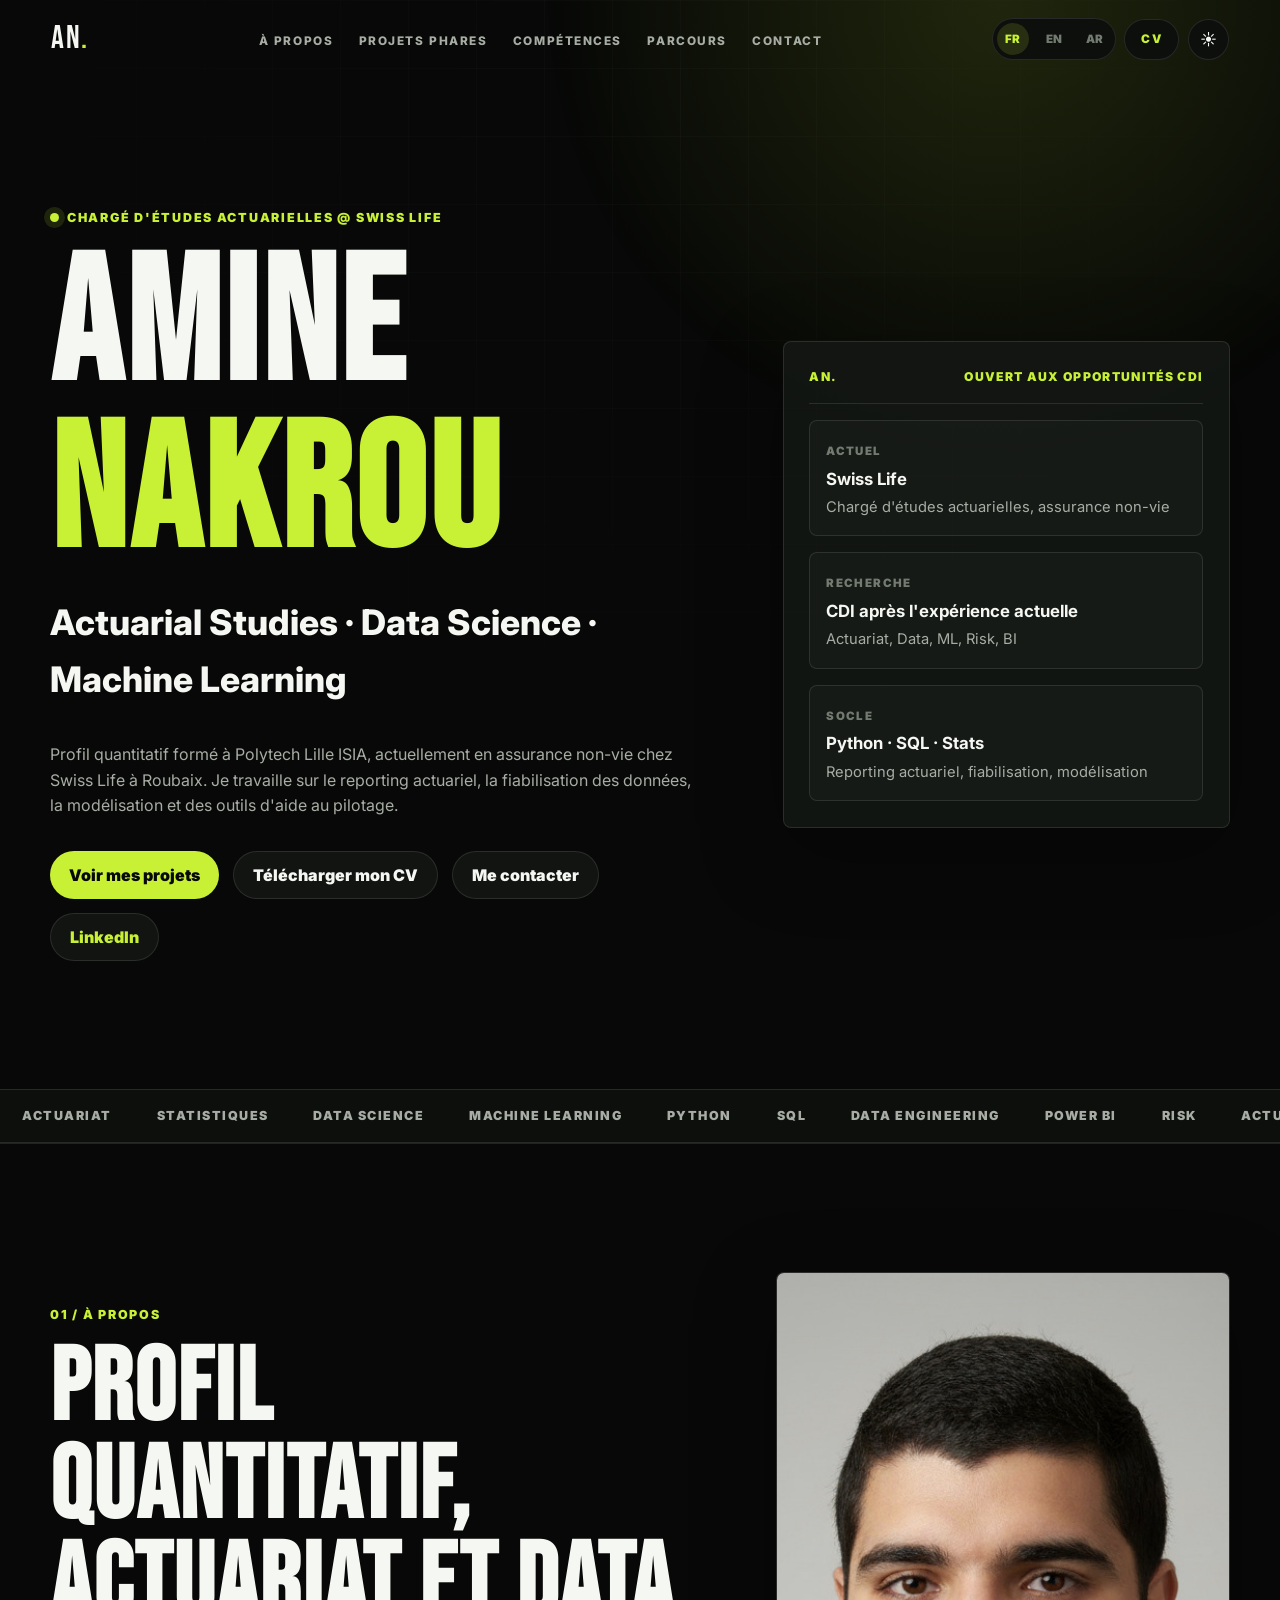
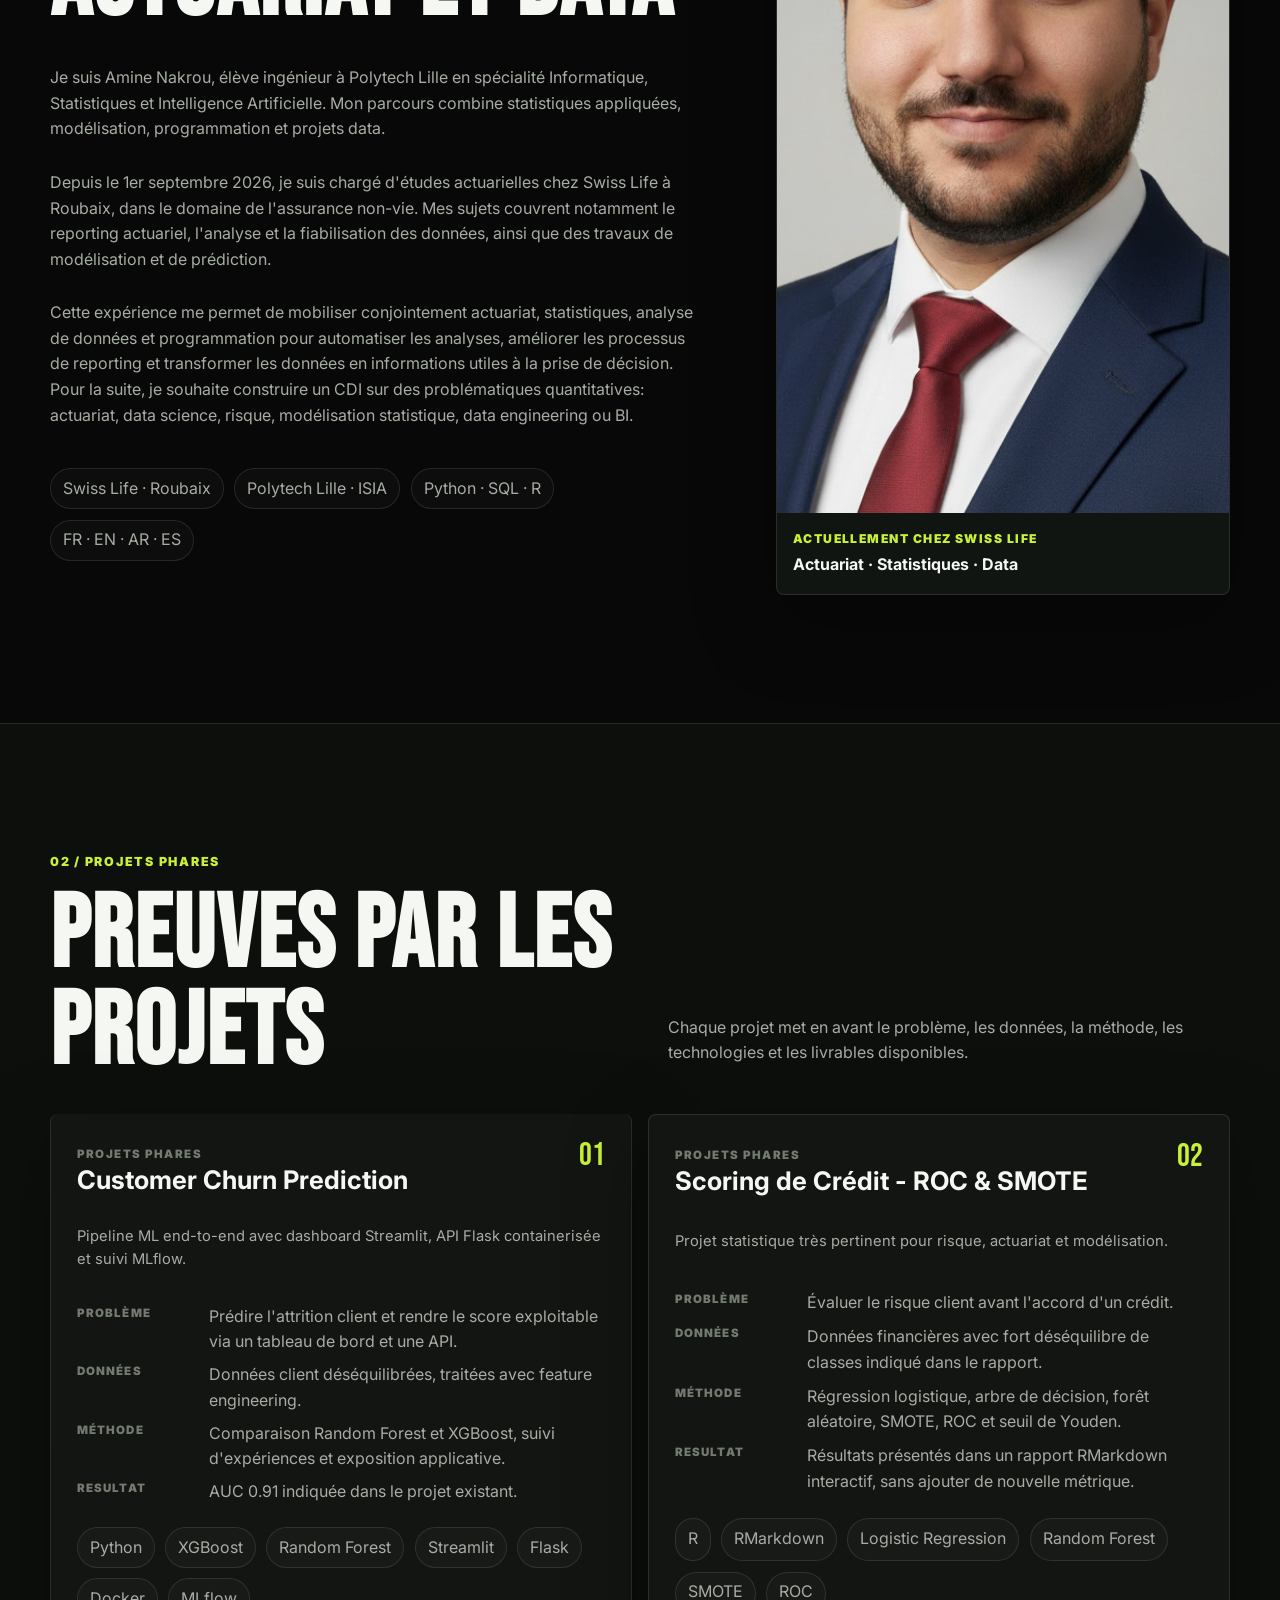
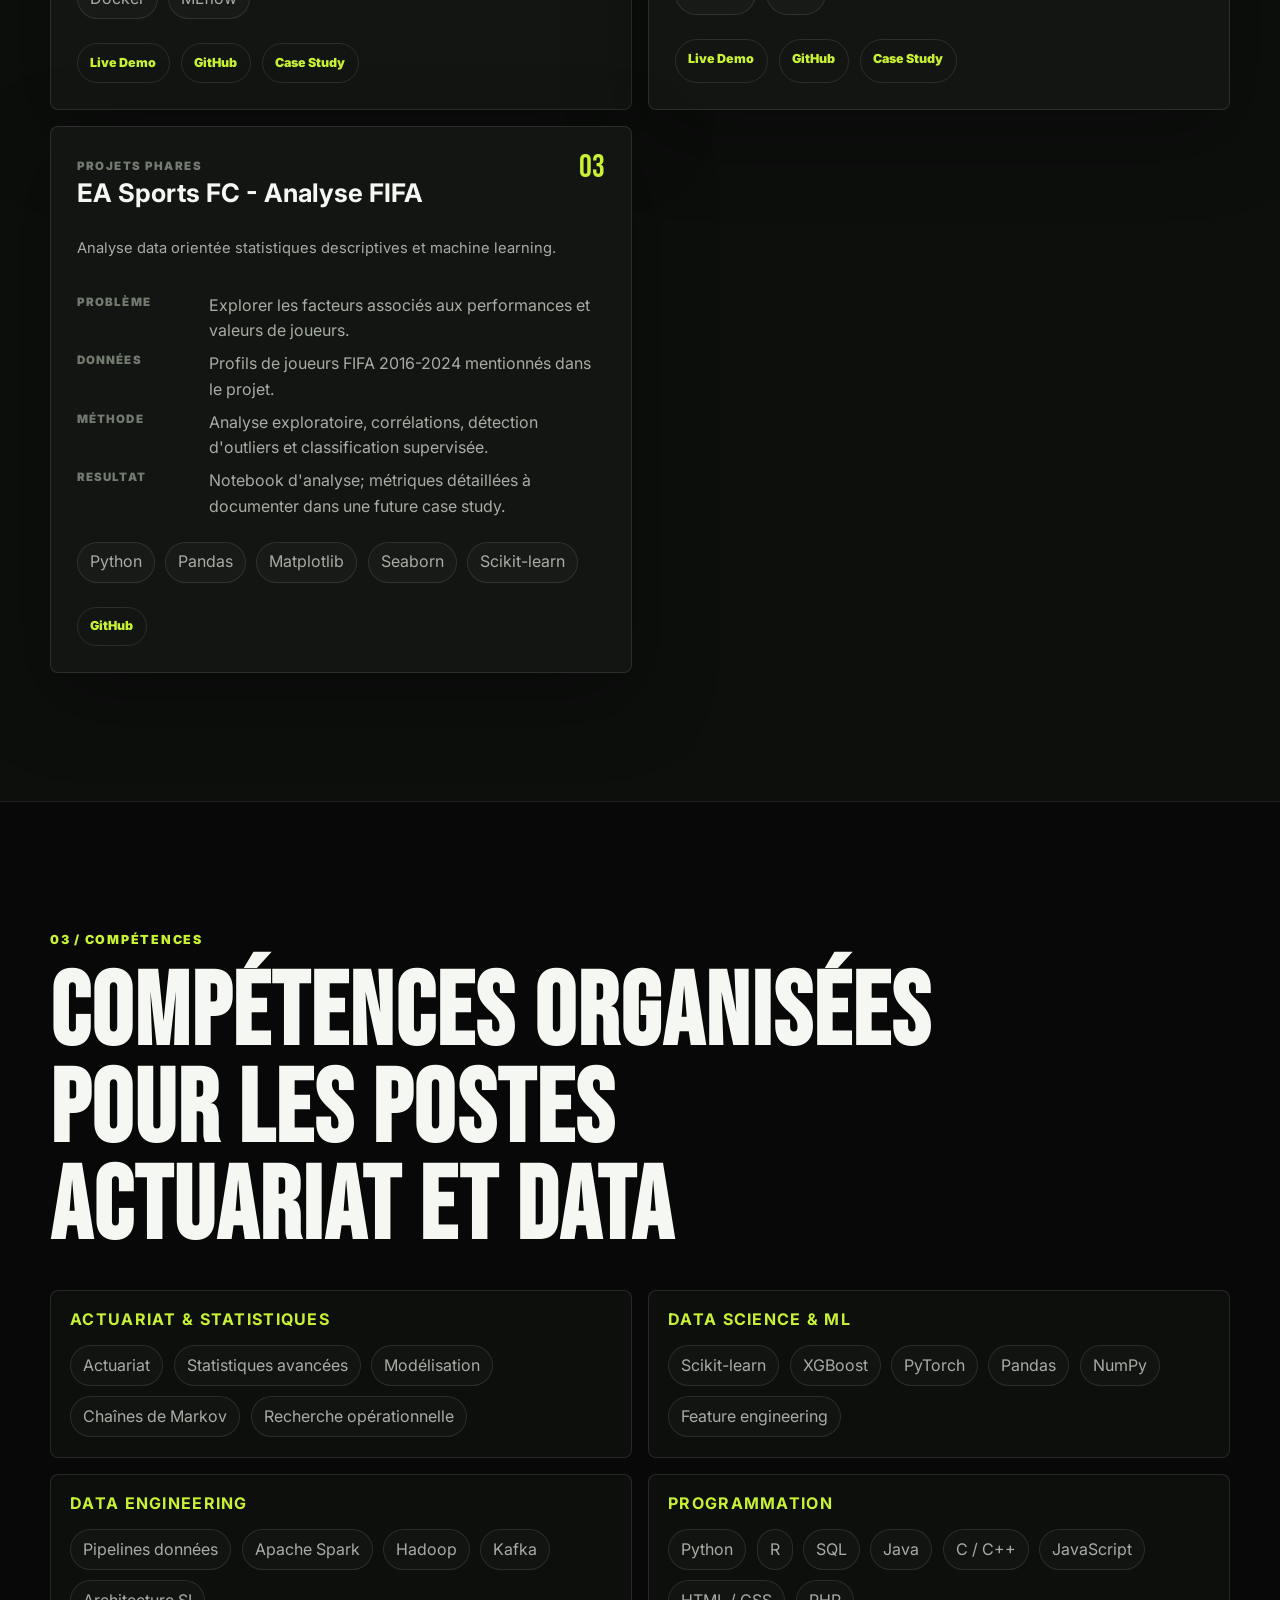
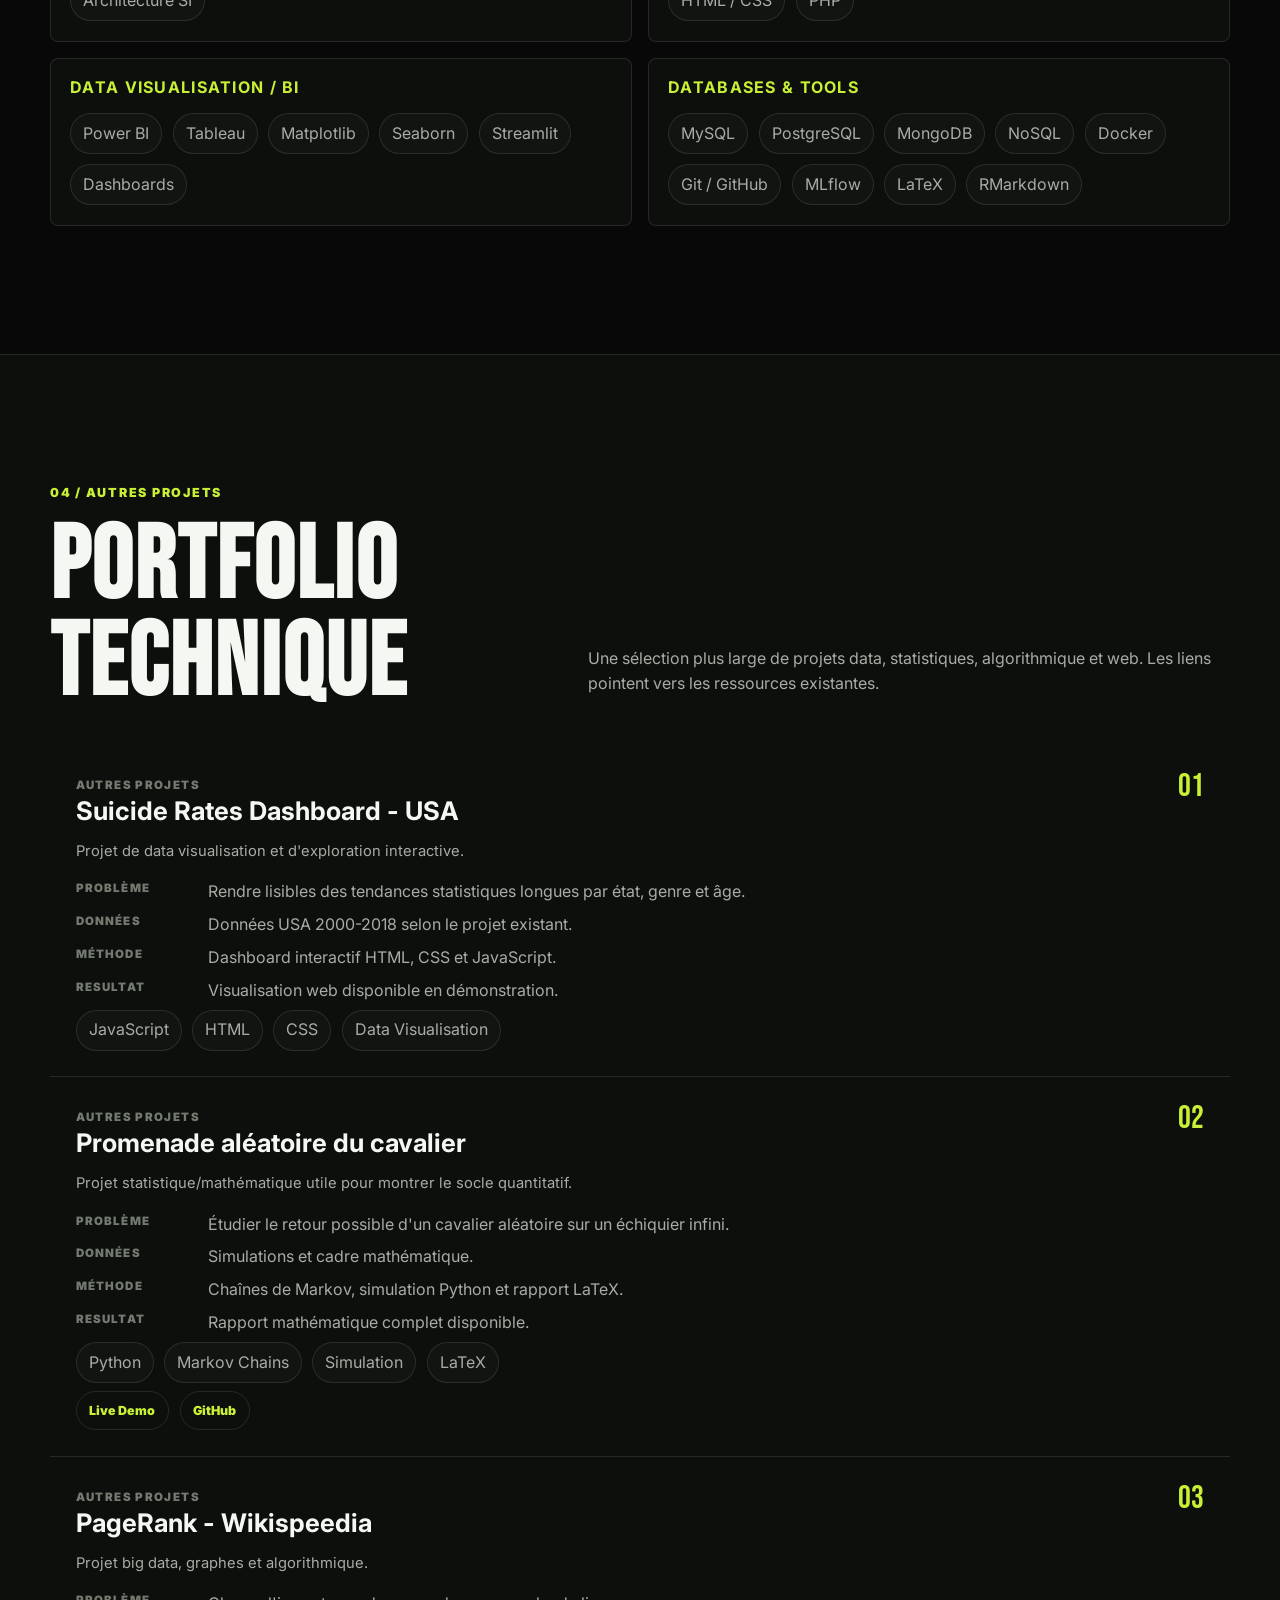
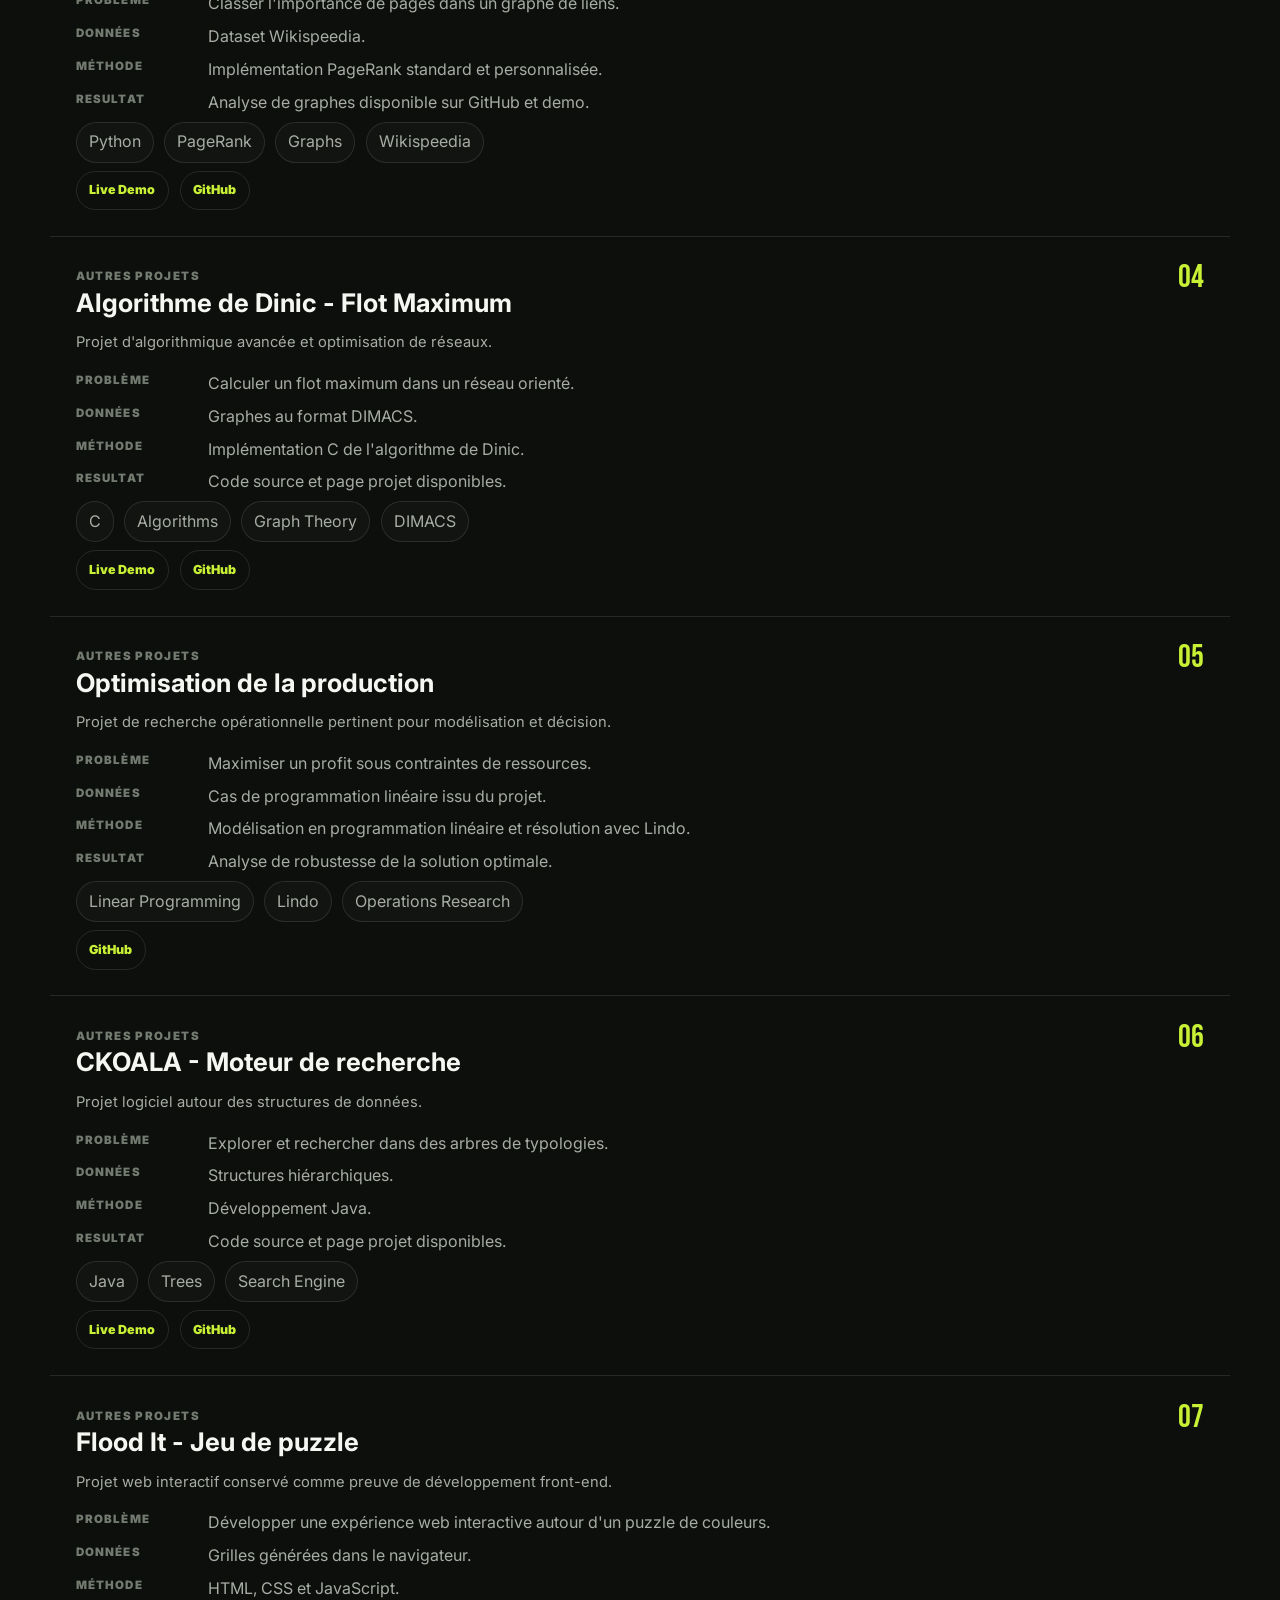
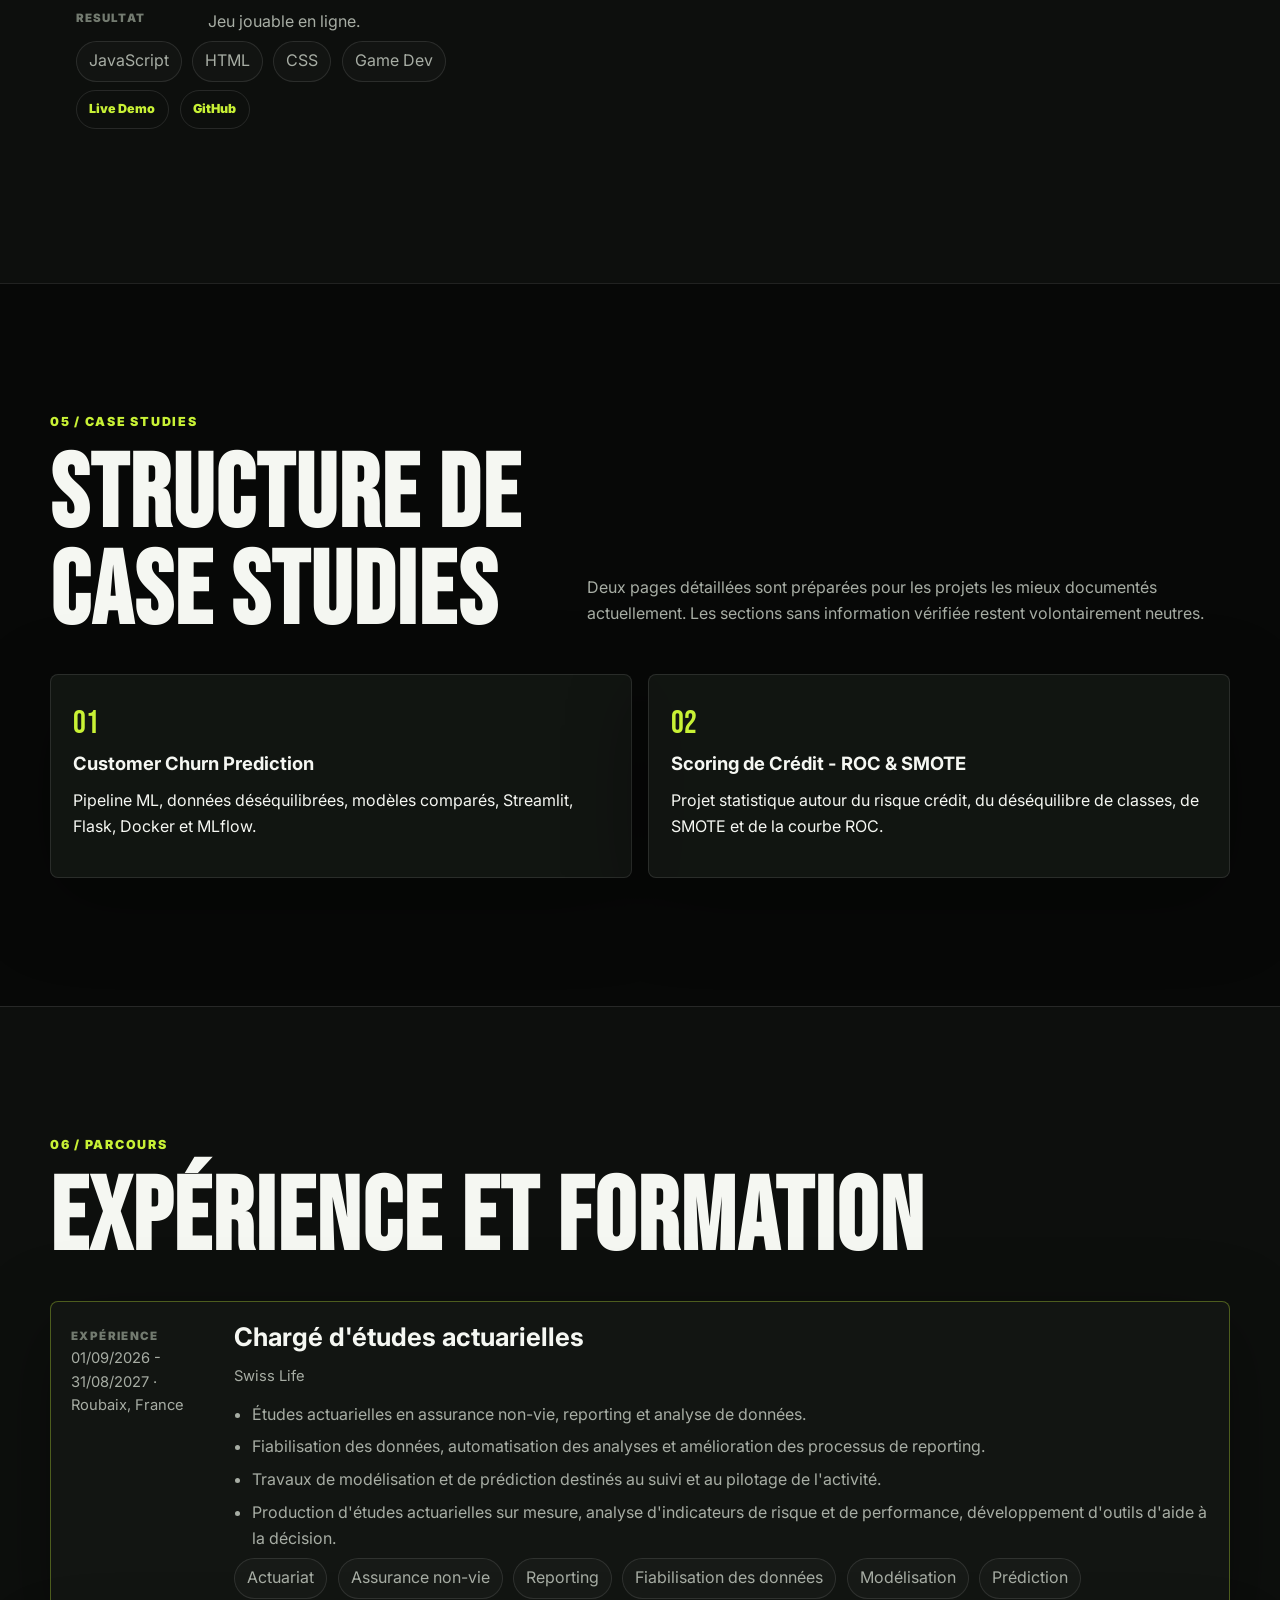
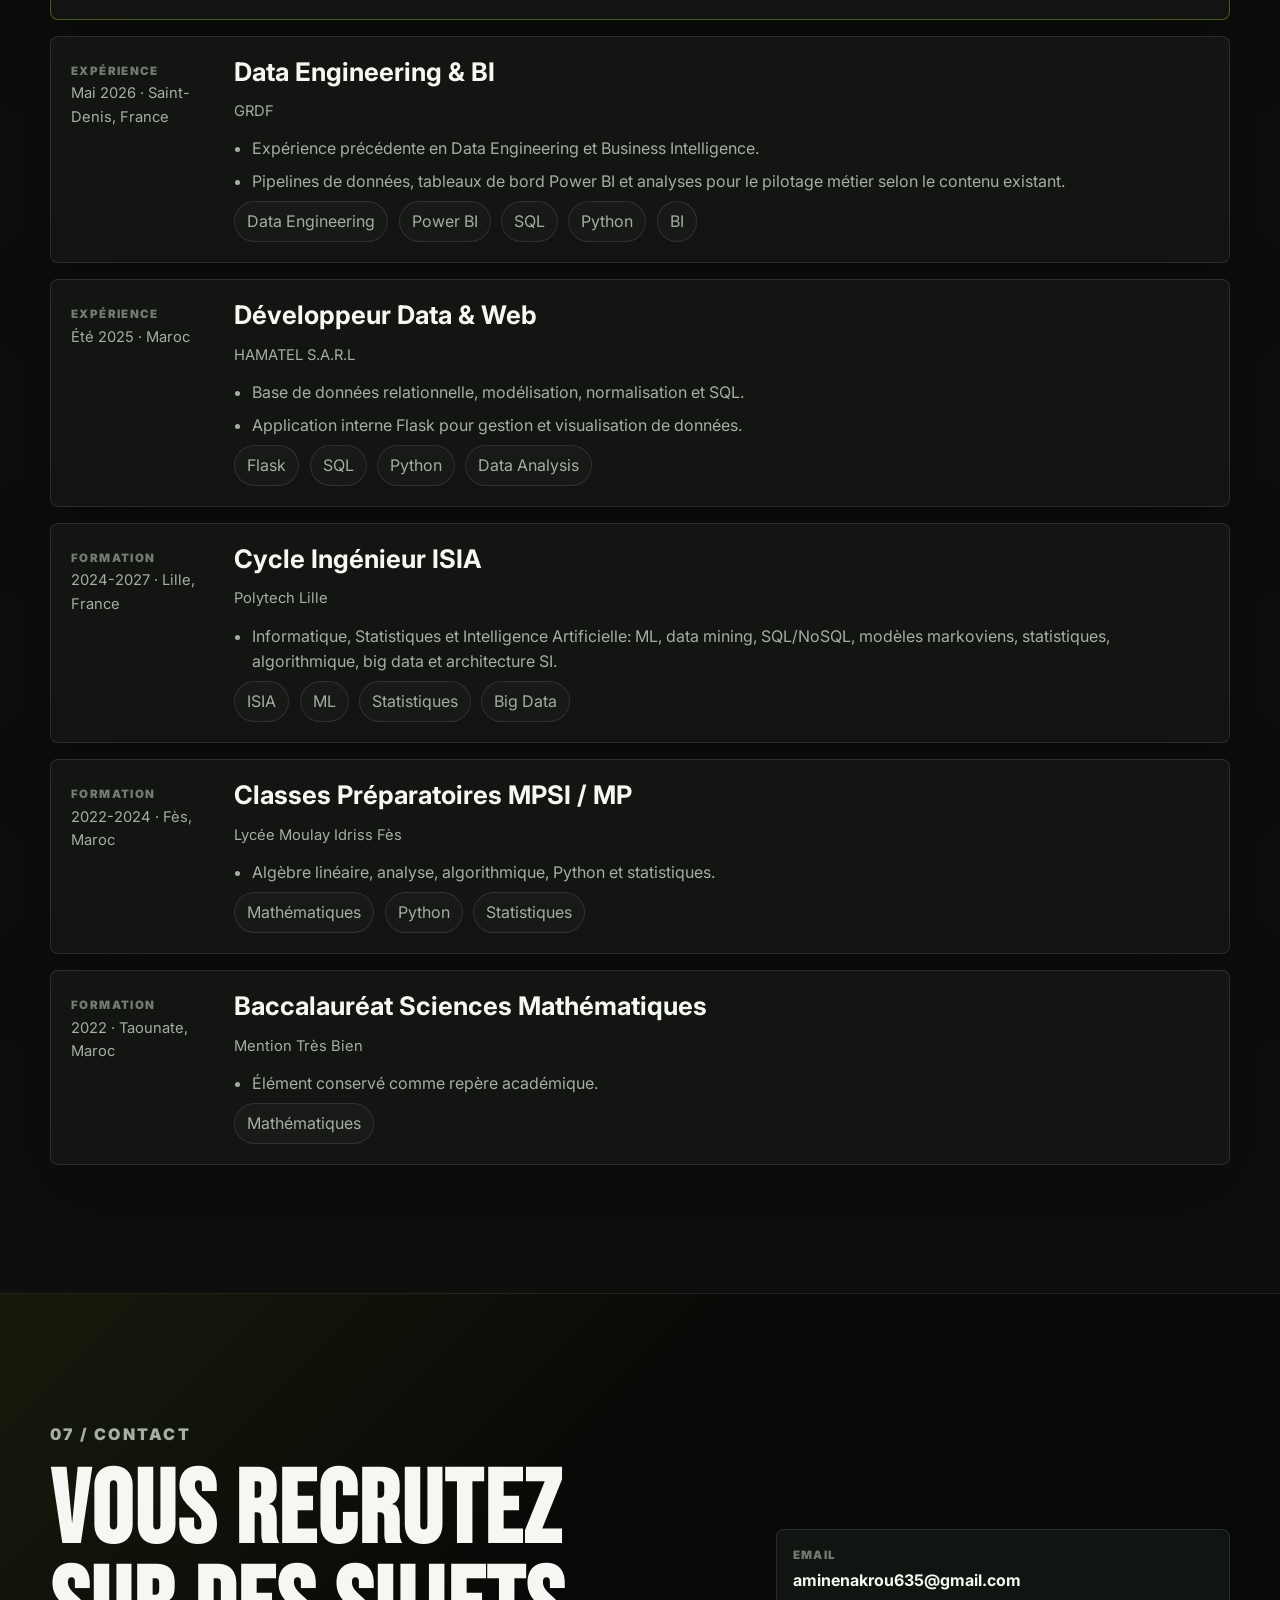
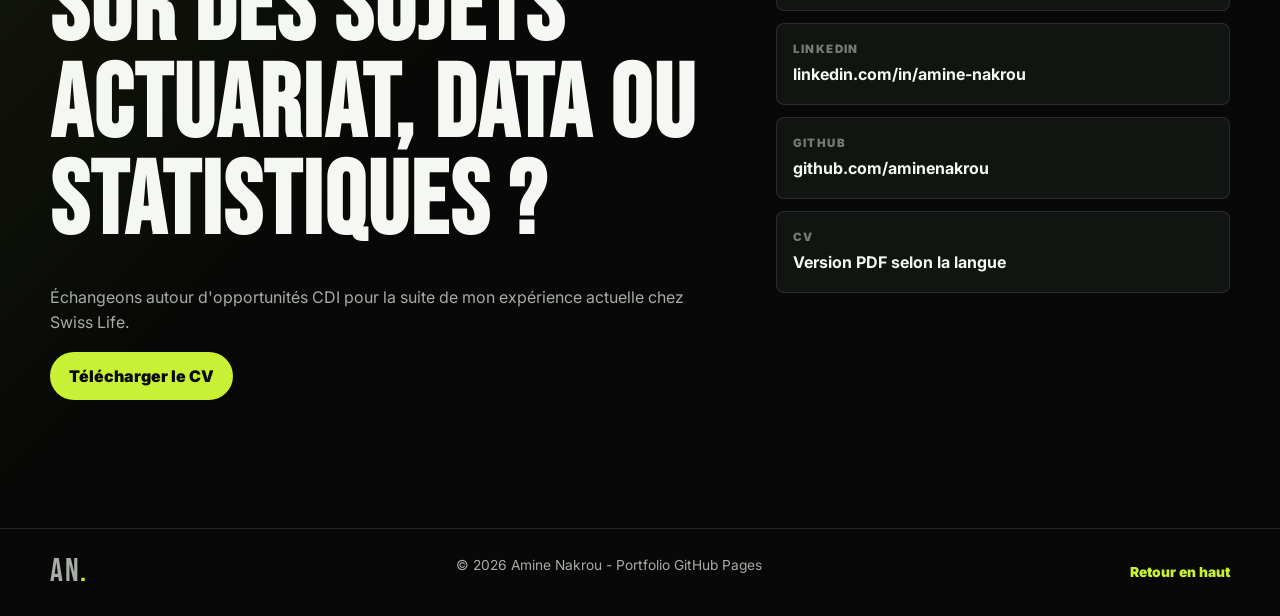
==== commit bc3ce0fe: "feat: refresh portfolio experience" ====
--- a/index.html
+++ b/index.html
@@ -3,1292 +3,209 @@
 <head>
   <meta charset="UTF-8" />
   <meta name="viewport" content="width=device-width, initial-scale=1.0" />
-  <meta name="description" content="Amine Nakrou - Élève-Ingénieur Informatique, Statistiques et IA à Polytech Lille" />
+  <meta name="description" content="Portfolio d'Amine Nakrou, chargé d'études actuarielles chez Swiss Life à Roubaix, profil actuariat, statistiques, data science, machine learning, Python, SQL et BI." />
   <meta name="author" content="Amine Nakrou" />
-
-  <meta property="og:title" content="Amine Nakrou - Élève-Ingénieur Informatique, Statistiques et IA" />
-  <meta property="og:description" content="Élève-Ingénieur ISIA Polytech Lille - Disponible à partir de septembre 2026" />
+  <meta name="robots" content="index, follow" />
+  <link rel="canonical" href="https://aminenakrou.github.io/portfolio/" />
+  <meta property="og:title" content="Amine Nakrou - Actuarial Studies, Data Science & Machine Learning" />
+  <meta property="og:description" content="Chargé d'études actuarielles chez Swiss Life. Profil quantitatif orienté actuariat, statistiques, data science, machine learning, Python, SQL et BI." />
+  <meta property="og:image" content="https://aminenakrou.github.io/portfolio/assets/img/og-preview.png" />
+  <meta property="og:url" content="https://aminenakrou.github.io/portfolio/" />
   <meta property="og:type" content="website" />
-
-  <title>Amine Nakrou — Data Science & ML</title>
-
+  <meta property="og:locale" content="fr_FR" />
+  <meta name="twitter:card" content="summary_large_image" />
+  <meta name="twitter:title" content="Amine Nakrou - Actuarial Studies, Data Science & Machine Learning" />
+  <meta name="twitter:description" content="Chargé d'études actuarielles chez Swiss Life. Portfolio actuariat, statistiques, data science et machine learning." />
+  <meta name="twitter:image" content="https://aminenakrou.github.io/portfolio/assets/img/og-preview.png" />
+  <title>Amine Nakrou - Actuariat, Data Science & Machine Learning</title>
+  <link rel="icon" href="assets/img/favicon.svg" type="image/svg+xml" />
+  <link rel="preconnect" href="https://fonts.googleapis.com" />
+  <link rel="preconnect" href="https://fonts.gstatic.com" crossorigin />
+  <link href="https://fonts.googleapis.com/css2?family=Bebas+Neue&family=Inter:wght@400;500;600;700;800;900&display=swap" rel="stylesheet" />
+  <link rel="stylesheet" href="style.css" />
   <script>
-    (function(){var t=localStorage.getItem('theme')||'dark';if(t==='light')document.documentElement.setAttribute('data-theme','light');}());
+    (function () {
+      var theme = localStorage.getItem('theme') || 'dark';
+      if (theme === 'light') document.documentElement.setAttribute('data-theme', 'light');
+    }());
   </script>
-
-  <link rel="stylesheet" href="style.css" />
-  <link
-    href="https://fonts.googleapis.com/css2?family=Bebas+Neue&family=Inter:wght@300;400;500;600;700;800;900&display=swap"
-    rel="stylesheet"
-  />
-  <link
-    rel="stylesheet"
-    href="https://cdnjs.cloudflare.com/ajax/libs/font-awesome/6.5.0/css/all.min.css"
-  />
+  <script type="application/ld+json">
+    {
+      "@context": "https://schema.org",
+      "@type": "Person",
+      "name": "Amine Nakrou",
+      "url": "https://aminenakrou.github.io/portfolio/",
+      "jobTitle": "Chargé d'études actuarielles",
+      "worksFor": {"@type": "Organization", "name": "Swiss Life"},
+      "alumniOf": {"@type": "CollegeOrUniversity", "name": "Polytech Lille"},
+      "sameAs": ["https://linkedin.com/in/amine-nakrou", "https://github.com/aminenakrou"],
+      "knowsAbout": ["Actuariat", "Statistiques", "Data Science", "Machine Learning", "Python", "SQL", "Business Intelligence", "Data Engineering"]
+    }
+  </script>
 </head>
 <body>
-
-  <!-- NOISE TEXTURE -->
-  <div class="noise"></div>
-
-  <!-- SCROLL PROGRESS -->
-  <div class="scroll-progress" id="scrollProgress"></div>
-
-  <!-- LOADER -->
-  <div id="loader">
-    <div class="loader-inner">
-      <div class="loader-logo">
-        <span class="l-a">A</span><span class="l-n">N</span>
-      </div>
-      <div class="loader-bar-wrap">
-        <div class="loader-bar-fill" id="loaderFill"></div>
-      </div>
-      <span class="loader-pct" id="loaderPct">0%</span>
+  <a class="skip-link" href="#main" data-i18n="a11y.skip">Aller au contenu</a>
+  <div class="scroll-progress" id="scrollProgress" aria-hidden="true"></div>
+
+  <nav class="navbar" id="navbar" aria-label="Navigation principale">
+    <a href="#hero" class="nav-logo" aria-label="Amine Nakrou">AN<span>.</span></a>
+    <ul class="nav-links">
+      <li><a href="#about" class="nav-item" data-i18n="nav.about">À propos</a></li>
+      <li><a href="#featured" class="nav-item" data-i18n="nav.featured">Projets phares</a></li>
+      <li><a href="#skills" class="nav-item" data-i18n="nav.skills">Compétences</a></li>
+      <li><a href="#experience" class="nav-item" data-i18n="nav.experience">Parcours</a></li>
+      <li><a href="#contact" class="nav-item" data-i18n="nav.contact">Contact</a></li>
+    </ul>
+    <div class="nav-actions">
+      <div class="lang-switcher" aria-label="Choix de langue">
+        <button class="lang-btn active" type="button" data-lang="fr">FR</button>
+        <button class="lang-btn" type="button" data-lang="en">EN</button>
+        <button class="lang-btn" type="button" data-lang="ar">AR</button>
+      </div>
+      <a href="assets/cv/cv_amine_nakrou_fr.pdf" class="nav-cv" id="cvLink" download data-i18n="nav.cv">CV</a>
+      <button class="icon-btn" id="themeToggle" type="button" aria-label="Changer le theme" title="Theme"><span id="themeIcon" aria-hidden="true">☀</span></button>
+      <button class="burger" id="burger" type="button" aria-label="Ouvrir le menu" aria-expanded="false" aria-controls="mobileMenu"><span></span><span></span></button>
+    </div>
+  </nav>
+
+  <div class="mobile-menu" id="mobileMenu" hidden>
+    <a href="#about" class="mobile-link" data-i18n="nav.about">À propos</a>
+    <a href="#featured" class="mobile-link" data-i18n="nav.featured">Projets phares</a>
+    <a href="#skills" class="mobile-link" data-i18n="nav.skills">Compétences</a>
+    <a href="#experience" class="mobile-link" data-i18n="nav.experience">Parcours</a>
+    <a href="#contact" class="mobile-link" data-i18n="nav.contact">Contact</a>
+    <div class="mobile-socials">
+      <a href="mailto:aminenakrou635@gmail.com" data-i18n="contact.emailLabel">Email</a>
+      <a href="https://linkedin.com/in/amine-nakrou" target="_blank" rel="noopener noreferrer">LinkedIn</a>
+      <a href="https://github.com/aminenakrou" target="_blank" rel="noopener noreferrer">GitHub</a>
     </div>
   </div>
 
-  <!-- CUSTOM CURSOR -->
-  <div class="cursor" id="cursor">
-    <div class="cursor-dot"></div>
-  </div>
-  <div class="cursor-ring" id="cursorRing"></div>
-
-  <!-- NAVBAR -->
-  <nav id="navbar">
-    <a href="#hero" class="nav-logo">AN<span class="accent">.</span></a>
-
-    <ul class="nav-links">
-      <li><a href="#about" class="nav-item" data-i18n="nav.about">À propos</a></li>
-      <li><a href="#featured" class="nav-item" data-i18n="nav.featured">Showcase</a></li>
-      <li><a href="#skills" class="nav-item" data-i18n="nav.skills">Skills</a></li>
-      <li><a href="#projects" class="nav-item" data-i18n="nav.projects">Projets</a></li>
-      <li><a href="#experience" class="nav-item" data-i18n="nav.parcours">Parcours</a></li>
-      <li><a href="#contact" class="nav-item" data-i18n="nav.contact">Contact</a></li>
-    </ul>
-
-    <div class="nav-right">
-      <div class="lang-switcher">
-        <button class="lang-btn active" data-lang="fr">FR</button>
-        <span class="lang-sep">|</span>
-        <button class="lang-btn" data-lang="en">EN</button>
-        <span class="lang-sep">|</span>
-        <button class="lang-btn" data-lang="ar">AR</button>
-      </div>
-
-      <a href="assets/cv/cv_amine_nakrou_fr.pdf" class="btn-magnetic nav-cta" id="cvLink" download>
-        <span class="btn-inner">
-          <i class="fas fa-download"></i>
-          <span data-i18n="nav.cv">CV</span>
-        </span>
-      </a>
-
-      <button class="theme-toggle btn-magnetic" id="themeToggle" aria-label="Toggle theme">
-        <span class="btn-inner">
-          <i class="fas fa-sun" id="themeIcon"></i>
-        </span>
-      </button>
-
-      <button class="burger" id="burger" aria-label="Menu">
-        <span class="burger-line"></span>
-        <span class="burger-line"></span>
-      </button>
-    </div>
-  </nav>
-
-  <!-- MOBILE MENU -->
-  <div class="mobile-overlay" id="mobileOverlay">
-    <div class="mobile-menu-inner">
-      <ul class="mobile-links">
-        <li><a href="#about" class="mob-link"><span class="mob-num">01</span><span data-i18n="nav.about">À propos</span></a></li>
-        <li><a href="#featured" class="mob-link"><span class="mob-num">02</span><span data-i18n="nav.featured">Showcase</span></a></li>
-        <li><a href="#skills" class="mob-link"><span class="mob-num">03</span><span data-i18n="nav.skills">Skills</span></a></li>
-        <li><a href="#projects" class="mob-link"><span class="mob-num">04</span><span data-i18n="nav.projects">Projets</span></a></li>
-        <li><a href="#experience" class="mob-link"><span class="mob-num">05</span><span data-i18n="nav.parcours">Parcours</span></a></li>
-        <li><a href="#contact" class="mob-link"><span class="mob-num">06</span><span data-i18n="nav.contact">Contact</span></a></li>
-      </ul>
-
-      <div class="mob-lang">
-        <button class="lang-btn active" data-lang="fr">FR</button>
-        <span class="lang-sep">|</span>
-        <button class="lang-btn" data-lang="en">EN</button>
-        <span class="lang-sep">|</span>
-        <button class="lang-btn" data-lang="ar">AR</button>
-      </div>
-
-      <div class="mob-socials">
-        <a href="mailto:aminenakrou635@gmail.com"><i class="fas fa-envelope"></i></a>
-        <a href="https://linkedin.com/in/amine-nakrou" target="_blank" rel="noopener noreferrer"><i class="fab fa-linkedin-in"></i></a>
-        <a href="https://github.com/aminenakrou" target="_blank" rel="noopener noreferrer"><i class="fab fa-github"></i></a>
-      </div>
-    </div>
-  </div>
-
-  <!-- HERO -->
-  <section id="hero">
-    <div class="hero-grid"></div>
-    <div class="orb orb-1"></div>
-    <div class="orb orb-2"></div>
-
-    <div class="hero-wrap">
-      <!-- HERO LEFT -->
-      <div class="hero-left">
-        <div class="hero-tag">
-          <span class="tag-dot"></span>
-          <span data-i18n="hero.tag">En stage chez GRDF · Data Engineering & BI</span>
-        </div>
-
-        <h1 class="hero-name">
-          <span class="split-line" data-text="AMINE">AMINE</span>
-          <span class="accent-line" data-text="NAKROU">NAKROU</span>
-        </h1>
-
-        <div class="hero-role">
-          <span class="role-pill" data-i18n="hero.role1">Data Science</span>
-          <span class="role-dot">•</span>
-          <span class="role-pill" data-i18n="hero.role2">Machine Learning</span>
-          <span class="role-dot">•</span>
-          <span class="role-pill" data-i18n="hero.role3">Polytech Lille</span>
-        </div>
-
-        <p class="hero-desc" data-i18n="hero.desc">
-          Élève-Ingénieur ISIA · Passionné par les pipelines ML end-to-end, la valorisation des données et la mise en production.
-        </p>
-
-        <div class="hero-actions">
-          <a href="#projects" class="btn-magnetic btn-primary">
-            <span class="btn-inner" data-i18n="hero.btn1">
-              Voir mes projets <i class="fas fa-arrow-right"></i>
-            </span>
-          </a>
-
-          <a href="#contact" class="btn-magnetic btn-ghost">
-            <span class="btn-inner" data-i18n="hero.btn2">Me contacter</span>
-          </a>
-        </div>
-
-        <div class="hero-stats-row">
-          <div class="hsr-item">
-            <span class="hs-num" data-val="10">10</span>
-            <span class="hs-label" data-i18n="hero.stat1">Projets</span>
+  <main id="main">
+    <section id="hero" class="hero section">
+      <div class="section-inner hero-inner">
+        <div class="hero-copy anim-fade-up">
+          <p class="eyebrow"><span class="status-dot" aria-hidden="true"></span><span data-i18n="hero.current">Chargé d'études actuarielles @ Swiss Life</span></p>
+          <h1><span>Amine</span><span>Nakrou</span></h1>
+          <p class="hero-position" data-i18n="hero.position">Actuarial Studies · Data Science · Machine Learning</p>
+          <p class="hero-summary" data-i18n="hero.summary">Profil quantitatif formé à Polytech Lille ISIA, actuellement en assurance non-vie chez Swiss Life à Roubaix. Je travaille sur le reporting actuariel, la fiabilisation des données, la modélisation et des outils d'aide au pilotage.</p>
+          <div class="hero-actions">
+            <a class="btn btn-primary" href="#featured" data-i18n="hero.projects">Voir mes projets</a>
+            <a class="btn btn-secondary" href="assets/cv/cv_amine_nakrou_fr.pdf" id="cvLinkHero" download data-i18n="hero.cv">Télécharger mon CV</a>
+            <a class="btn btn-secondary" href="#contact" data-i18n="hero.contact">Me contacter</a>
+            <a class="btn btn-link" href="https://linkedin.com/in/amine-nakrou" target="_blank" rel="noopener noreferrer">LinkedIn</a>
           </div>
-          <div class="hsr-divider"></div>
-
-          <div class="hsr-item">
-            <span class="hs-num" data-val="9">9</span>
-            <span class="hs-label" data-i18n="hero.stat2">Langages</span>
+        </div>
+        <aside class="hero-panel anim-fade-up" aria-label="Resume du profil">
+          <div class="panel-head"><span>AN.</span><span data-i18n="hero.panelStatus">Ouvert aux opportunités CDI</span></div>
+          <div class="focus-grid">
+            <div><span class="focus-label" data-i18n="hero.focus1Label">Actuel</span><strong>Swiss Life</strong><p data-i18n="hero.focus1">Chargé d'études actuarielles, assurance non-vie</p></div>
+            <div><span class="focus-label" data-i18n="hero.focus2Label">Recherche</span><strong data-i18n="hero.focus2Title">CDI après l'expérience actuelle</strong><p data-i18n="hero.focus2">Actuariat, Data, ML, Risk, BI</p></div>
+            <div><span class="focus-label" data-i18n="hero.focus3Label">Socle</span><strong>Python · SQL · Stats</strong><p data-i18n="hero.focus3">Modélisation, pipelines data, visualisation</p></div>
           </div>
-          <div class="hsr-divider"></div>
-
-          <div class="hsr-item">
-            <span class="hs-num" data-val="100" data-suffix="%">100%</span>
-            <span class="hs-label" data-i18n="hero.stat3">Expertise Statistique</span>
+        </aside>
+      </div>
+    </section>
+
+    <section class="marquee" aria-label="Domaines principaux">
+      <div class="marquee-track">
+        <span>Actuariat</span><span>Statistiques</span><span>Data Science</span><span>Machine Learning</span><span>Python</span><span>SQL</span><span>Data Engineering</span><span>Power BI</span><span>Risk</span>
+        <span>Actuariat</span><span>Statistiques</span><span>Data Science</span><span>Machine Learning</span><span>Python</span><span>SQL</span><span>Data Engineering</span><span>Power BI</span><span>Risk</span>
+      </div>
+    </section>
+
+    <section id="about" class="section">
+      <div class="section-inner about-grid">
+        <div>
+          <p class="section-kicker">01 / <span data-i18n="nav.about">À propos</span></p>
+          <h2 data-i18n="about.title">Profil quantitatif, actuariat et data</h2>
+          <div class="rich-text">
+            <p data-i18n="about.p1">Je suis Amine Nakrou, élève ingénieur à Polytech Lille en spécialité Informatique, Statistiques et Intelligence Artificielle. Mon parcours combine statistiques appliquées, modélisation, programmation et projets data.</p>
+            <p data-i18n="about.p2">Depuis le 1er septembre 2026, je suis chargé d'études actuarielles chez Swiss Life à Roubaix, dans le domaine de l'assurance non-vie. Mes sujets couvrent notamment le reporting actuariel, l'analyse et la fiabilisation des données, ainsi que des travaux de modélisation et de prédiction.</p>
+            <p data-i18n="about.p3">Cette expérience me permet de mobiliser conjointement actuariat, statistiques, analyse de données et programmation pour automatiser les analyses, améliorer les processus de reporting et transformer les données en informations utiles à la prise de décision. Pour la suite, je souhaite construire un CDI sur des problématiques quantitatives: actuariat, data science, risque, modélisation statistique, data engineering ou BI.</p>
           </div>
-          <div class="hsr-divider"></div>
-
-          <div class="hsr-item">
-            <span class="hs-num" data-val="2">2</span>
-            <span class="hs-label" data-i18n="hero.stat4">Stages</span>
-          </div>
-        </div>
-      </div>
-
-      <!-- HERO RIGHT -->
-      <div class="hero-right">
-        <div class="browser-mockup">
-          <div class="bm-bar">
-            <div class="bm-dots">
-              <span class="bm-dot red"></span>
-              <span class="bm-dot yellow"></span>
-              <span class="bm-dot green"></span>
-            </div>
-
-            <div class="bm-url">
-              <i class="fas fa-lock bm-lock"></i>
-              <span>aminenakrou.github.io</span>
-            </div>
-
-            <div class="bm-actions">
-              <i class="fas fa-arrow-left"></i>
-              <i class="fas fa-rotate-right"></i>
-            </div>
-          </div>
-
-          <div class="bm-screen">
-            <div class="bm-nav">
-              <span class="bm-logo">AN<span>.</span></span>
-              <div class="bm-nav-links">
-                <span></span><span></span><span></span><span></span>
-              </div>
-            </div>
-
-            <div class="bm-hero">
-              <div class="bm-tag"></div>
-              <div class="bm-h1">
-                <div class="bm-line bm-line-1"></div>
-                <div class="bm-line bm-line-2 accent-bg"></div>
-              </div>
-              <div class="bm-btns">
-                <div class="bm-btn filled"></div>
-                <div class="bm-btn outline"></div>
-              </div>
-              <div class="bm-stats">
-                <div class="bm-stat-box">
-                  <div class="bm-stat-num"></div>
-                  <div class="bm-stat-lbl"></div>
-                </div>
-                <div class="bm-stat-box">
-                  <div class="bm-stat-num"></div>
-                  <div class="bm-stat-lbl"></div>
-                </div>
-                <div class="bm-stat-box">
-                  <div class="bm-stat-num"></div>
-                  <div class="bm-stat-lbl"></div>
-                </div>
-              </div>
-            </div>
-
-            <div class="bm-section">
-              <div class="bm-sec-title"></div>
-              <div class="bm-pills-row">
-                <div class="bm-pill"></div>
-                <div class="bm-pill accent-border"></div>
-                <div class="bm-pill"></div>
-                <div class="bm-pill accent-border"></div>
-                <div class="bm-pill"></div>
-              </div>
-            </div>
-
-            <div class="bm-cards">
-              <div class="bm-card">
-                <div class="bm-card-num"></div>
-                <div class="bm-card-lines">
-                  <div></div><div></div><div></div>
-                </div>
-              </div>
-              <div class="bm-card">
-                <div class="bm-card-num"></div>
-                <div class="bm-card-lines">
-                  <div></div><div></div><div></div>
-                </div>
-              </div>
-            </div>
-
-            <div class="bm-cursor" id="bmCursor"></div>
-          </div>
-        </div>
-
-        <div class="float-card fc-1">
-          <div class="fc-icon"><i class="fas fa-brain"></i></div>
-          <div class="fc-body">
-            <span class="fc-val" data-i18n="hero.stat3">Expertise Statistique</span>
-            <span class="fc-lbl">100%</span>
-          </div>
-        </div>
-
-        <div class="float-card fc-2">
-          <div class="fc-icon"><i class="fab fa-python"></i></div>
-          <div class="fc-body">
-            <span class="fc-val">Python</span>
-            <span class="fc-lbl">Primary Lang</span>
-          </div>
-        </div>
-
-        <div class="float-card fc-3">
-          <div class="fc-icon"><i class="fas fa-building"></i></div>
-          <div class="fc-body">
-            <span class="fc-val" data-i18n="hero.fc3val">En stage</span>
-            <span class="fc-lbl">GRDF · Saint-Denis</span>
-          </div>
-        </div>
-      </div>
-    </div>
-
-    <div class="hero-scroll-hint">
-      <div class="scroll-track">
-        <div class="scroll-thumb"></div>
-      </div>
-      <span>SCROLL</span>
-    </div>
-  </section>
-
-  <!-- MARQUEE 1 -->
-  <div class="marquee-section" aria-hidden="true">
-    <div class="marquee-track">
-      <div class="marquee-content">
-        <span>Python</span><span class="sep">•</span>
-        <span>Machine Learning</span><span class="sep">•</span>
-        <span>XGBoost</span><span class="sep">•</span>
-        <span>Data Science</span><span class="sep">•</span>
-        <span>PyTorch</span><span class="sep">•</span>
-        <span>Streamlit</span><span class="sep">•</span>
-        <span>Docker</span><span class="sep">•</span>
-        <span>MLflow</span><span class="sep">•</span>
-        <span>Pandas</span><span class="sep">•</span>
-        <span>Apache Spark</span><span class="sep">•</span>
-        <span>Deep Learning</span><span class="sep">•</span>
-        <span>SQL / NoSQL</span><span class="sep">•</span>
-        <span>Power BI</span><span class="sep">•</span>
-        <span>Polytech Lille ISIA</span><span class="sep">•</span>
-      </div>
-
-      <div class="marquee-content" aria-hidden="true">
-        <span>Python</span><span class="sep">•</span>
-        <span>Machine Learning</span><span class="sep">•</span>
-        <span>XGBoost</span><span class="sep">•</span>
-        <span>Data Science</span><span class="sep">•</span>
-        <span>PyTorch</span><span class="sep">•</span>
-        <span>Streamlit</span><span class="sep">•</span>
-        <span>Docker</span><span class="sep">•</span>
-        <span>MLflow</span><span class="sep">•</span>
-        <span>Pandas</span><span class="sep">•</span>
-        <span>Apache Spark</span><span class="sep">•</span>
-        <span>Deep Learning</span><span class="sep">•</span>
-        <span>SQL / NoSQL</span><span class="sep">•</span>
-        <span>Power BI</span><span class="sep">•</span>
-        <span>Polytech Lille ISIA</span><span class="sep">•</span>
-      </div>
-    </div>
-  </div>
-
-  <!-- ABOUT -->
-  <section id="about" class="section">
-    <div class="section-inner">
-      <div class="section-header anim-fade-up">
-        <span class="section-index">01</span>
-        <span class="section-label-text" data-i18n="nav.about">À propos</span>
-      </div>
-
-      <div class="about-grid">
-        <div class="about-left">
-          <h2 class="section-big-title anim-fade-up">
-            <span data-i18n-prefix="about.prefix">Ingénieur </span><br><em class="accent" data-i18n="about.title">Data-Driven</em>
-          </h2>
-
-          <p class="anim-fade-up" data-i18n="about.p1">
-            Je suis <strong>Amine Nakrou</strong>, élève-ingénieur en 4e année à <strong>Polytech Lille</strong> (ISIA).
-            Passionné par la Data Science et le ML, je conçois des pipelines <em>end-to-end</em> du preprocessing jusqu'à la mise en production via Docker & MLflow.
-          </p>
-
-          <p class="anim-fade-up" data-i18n="about.p2">
-            Actuellement en stage chez <strong>GRDF</strong> à Saint-Denis (Data Engineering & BI).
-            Disponible pour de nouvelles opportunités à partir de <strong>septembre 2026</strong>.
-          </p>
-
-          <ul class="about-chips anim-fade-up">
-            <li data-i18n="about.chip1"><i class="fas fa-map-marker-alt"></i> Villeneuve-d'Ascq, France</li>
-            <li data-i18n="about.chip2"><i class="fas fa-graduation-cap"></i> Polytech Lille — ISIA</li>
-            <li data-i18n="about.chip3"><i class="fas fa-language"></i> FR · EN (C1) · AR · ES</li>
-            <li data-i18n="about.chip4"><i class="fas fa-briefcase"></i> Stage GRDF · 2026</li>
+          <ul class="info-chips">
+            <li data-i18n="about.chipSwiss">Swiss Life · Roubaix</li>
+            <li data-i18n="about.chipSchool">Polytech Lille · ISIA</li>
+            <li>Python · SQL · R</li>
+            <li>FR · EN · AR · ES</li>
           </ul>
-
-          <div class="about-socials anim-fade-up">
-            <a href="mailto:aminenakrou635@gmail.com" class="soc-btn btn-magnetic">
-              <span class="btn-inner"><i class="fas fa-envelope"></i></span>
-            </a>
-            <a href="https://linkedin.com/in/amine-nakrou" target="_blank" rel="noopener noreferrer" class="soc-btn btn-magnetic">
-              <span class="btn-inner"><i class="fab fa-linkedin-in"></i></span>
-            </a>
-            <a href="https://github.com/aminenakrou" target="_blank" rel="noopener noreferrer" class="soc-btn btn-magnetic">
-              <span class="btn-inner"><i class="fab fa-github"></i></span>
-            </a>
-          </div>
-        </div>
-
-        <div class="about-right anim-fade-up">
-          <div class="profile-wrapper">
-            <div class="profile-img-container">
-              <img src="assets/img/profile.jpg" alt="Amine Nakrou - Photo de profil" class="profile-photo" onerror="this.style.opacity='0'" />
-              <div class="profile-overlay"></div>
-            </div>
-
-            <div class="profile-deco-line line-h"></div>
-            <div class="profile-deco-line line-v"></div>
-            <div class="profile-corner c-tl"></div>
-            <div class="profile-corner c-br"></div>
-
-            <div class="open-badge">
-              <span class="badge-pulse"></span>
-              <span data-i18n="about.badge">En Stage · GRDF</span>
-            </div>
-
-            <div class="tech-float tf-1">Python</div>
-            <div class="tech-float tf-2">ML</div>
-            <div class="tech-float tf-3">Data</div>
-          </div>
-        </div>
-      </div>
-    </div>
-  </section>
-
-  <!-- FEATURED -->
-  <section id="featured" class="section section-dark">
-    <div class="section-inner">
-      <div class="section-header anim-fade-up">
-        <span class="section-index">02</span>
-        <span class="section-label-text" data-i18n="nav.featured">Showcase</span>
-      </div>
-
-      <h2 class="section-big-title anim-fade-up">
-        <span data-i18n-prefix="featured.prefix">Projets </span><em class="accent" data-i18n="featured.title">Phares</em>
-      </h2>
-
-      <!-- FEAT 1 -->
-      <div class="feat-card anim-fade-up">
-        <div class="feat-visual">
-          <div class="feat-screen">
-            <div class="feat-screen-bar">
-              <span class="dot-r"></span>
-              <span class="dot-y"></span>
-              <span class="dot-g"></span>
-              <span class="fsb-url">localhost:8501 — Churn Prediction Dashboard</span>
-            </div>
-
-            <div class="feat-screen-body">
-              <div class="fsb-sidebar">
-                <div class="fsb-logo">ML<span>.</span></div>
-                <div class="fsb-menu">
-                  <div class="fsb-mi active"><i class="fas fa-chart-line"></i></div>
-                  <div class="fsb-mi"><i class="fas fa-table"></i></div>
-                  <div class="fsb-mi"><i class="fas fa-cogs"></i></div>
-                  <div class="fsb-mi"><i class="fas fa-bell"></i></div>
-                </div>
-              </div>
-
-              <div class="fsb-main">
-                <div class="fsb-kpis">
-                  <div class="fsb-kpi">
-                    <span class="kpi-val accent">0.91</span>
-                    <span class="kpi-lbl">AUC Score</span>
-                    <span class="kpi-badge up"><i class="fas fa-arrow-up"></i> 12%</span>
-                  </div>
-                  <div class="fsb-kpi">
-                    <span class="kpi-val">87%</span>
-                    <span class="kpi-lbl">Accuracy</span>
-                    <span class="kpi-badge up"><i class="fas fa-arrow-up"></i> 5%</span>
-                  </div>
-                  <div class="fsb-kpi">
-                    <span class="kpi-val">2.3k</span>
-                    <span class="kpi-lbl">Samples</span>
-                    <span class="kpi-badge neutral">—</span>
-                  </div>
-                </div>
-
-                <div class="fsb-chart-box">
-                  <div class="fsb-chart-title">ROC Curve — XGBoost vs Random Forest</div>
-                  <div class="fsb-svg-wrap">
-                    <svg viewBox="0 0 200 80" preserveAspectRatio="none">
-                      <defs>
-                        <linearGradient id="ga" x1="0" y1="0" x2="0" y2="1">
-                          <stop offset="0%" stop-color="#c8f135" stop-opacity="0.3"></stop>
-                          <stop offset="100%" stop-color="#c8f135" stop-opacity="0"></stop>
-                        </linearGradient>
-                      </defs>
-
-                      <path d="M0,80 C20,60 40,35 60,18 S110,5 160,3 S185,2 200,1 L200,80Z" fill="url(#ga)"></path>
-                      <path d="M0,80 C20,60 40,35 60,18 S110,5 160,3 S185,2 200,1" fill="none" stroke="#c8f135" stroke-width="1.5"></path>
-
-                      <path d="M0,80 C30,65 60,45 90,28 S145,14 180,10 S195,9 200,8 L200,80Z" fill="rgba(255,255,255,0.04)"></path>
-                      <path d="M0,80 C30,65 60,45 90,28 S145,14 180,10 S195,9 200,8" fill="none" stroke="rgba(255,255,255,0.25)" stroke-width="1" stroke-dasharray="3,2"></path>
-
-                      <line x1="0" y1="80" x2="200" y2="0" stroke="rgba(255,255,255,0.08)" stroke-width="0.8" stroke-dasharray="4,3"></line>
-                    </svg>
-                  </div>
-
-                  <div class="fsb-legend">
-                    <span class="leg accent"><span class="leg-line accent-line-l"></span> XGBoost 0.91</span>
-                    <span class="leg muted"><span class="leg-line muted-line"></span> Random Forest</span>
-                  </div>
-                </div>
-
-                <div class="fsb-bars">
-                  <div class="fsb-bar-row">
-                    <span class="bar-lbl">Precision</span>
-                    <div class="bar-track"><div class="bar-fill" style="width: 89%;"></div></div>
-                    <span class="bar-val">89%</span>
-                  </div>
-                  <div class="fsb-bar-row">
-                    <span class="bar-lbl">Recall</span>
-                    <div class="bar-track"><div class="bar-fill" style="width: 83%;"></div></div>
-                    <span class="bar-val">83%</span>
-                  </div>
-                  <div class="fsb-bar-row">
-                    <span class="bar-lbl">F1-Score</span>
-                    <div class="bar-track"><div class="bar-fill accent-fill" style="width: 91%;"></div></div>
-                    <span class="bar-val accent">91%</span>
-                  </div>
-                </div>
-              </div>
-            </div>
-          </div>
-          <div class="feat-glow"></div>
-        </div>
-
-        <div class="feat-info">
-          <span class="feat-num">01</span>
-          <h3 data-i18n="proj1.title">Customer Churn Prediction</h3>
-          <p data-i18n="proj1.desc">
-            Pipeline ML end-to-end complet. Feature engineering sur données déséquilibrées, comparaison Random Forest vs XGBoost.
-            Dashboard interactif Streamlit, API Flask sous Docker, tracking MLflow.
-          </p>
-
-          <div class="feat-tags">
-            <span>Python</span>
-            <span>XGBoost</span>
-            <span>Streamlit</span>
-            <span>Flask</span>
-            <span>Docker</span>
-            <span>MLflow</span>
-          </div>
-
-          <div class="feat-metric">
-            <span class="fm-val">0.91</span>
-            <span class="fm-lbl">AUC Score</span>
-          </div>
-
-          <a href="https://github.com/aminenakrou?tab=repositories" target="_blank" rel="noopener noreferrer" class="btn-magnetic btn-primary" style="display:inline-flex; margin-top:1.5rem;">
-            <span class="btn-inner" data-i18n="feat.github">Voir sur GitHub <i class="fab fa-github"></i></span>
-          </a>
-        </div>
-      </div>
-
-      <!-- FEAT 2 -->
-      <div class="feat-card feat-reverse anim-fade-up">
-        <div class="feat-visual">
-          <div class="feat-screen">
-            <div class="feat-screen-bar">
-              <span class="dot-r"></span>
-              <span class="dot-y"></span>
-              <span class="dot-g"></span>
-              <span class="fsb-url">fifa_analysis.ipynb — Jupyter Notebook</span>
-            </div>
-
-            <div class="nb-body">
-              <div class="nb-cell">
-                <span class="nb-in">In [1]</span>
-                <div class="nb-code">
-                  <span class="ck">import</span> pandas <span class="ck">as</span> pd<br>
-                  <span class="ck">import</span> matplotlib.pyplot <span class="ck">as</span> plt<br>
-                  <span class="ck">import</span> seaborn <span class="ck">as</span> sns<br>
-                  <span class="ck">from</span> sklearn.tree <span class="ck">import</span> DecisionTreeClassifier
-                </div>
-              </div>
-
-              <div class="nb-cell">
-                <span class="nb-in">In [3]</span>
-                <div class="nb-code">
-                  <span class="cv">df</span> = pd.read_csv(<span class="cs">'fifa2024.csv'</span>)<br>
-                  <span class="cc"># Shape: (18944, 89) — FIFA 2016 to 2024</span><br>
-                  df.head()
-                </div>
-              </div>
-
-              <div class="nb-vis">
-                <div class="nb-vis-title">Top 5 Players Overall Rating Distribution</div>
-                <div class="nb-chart">
-                  <div class="nb-bar-row">
-                    <span>Mbappé</span>
-                    <div class="nb-track"><div class="nb-fill" style="width: 96%"><span>96</span></div></div>
-                  </div>
-                  <div class="nb-bar-row">
-                    <span>Vinicius</span>
-                    <div class="nb-track"><div class="nb-fill" style="width: 92%"><span>92</span></div></div>
-                  </div>
-                  <div class="nb-bar-row">
-                    <span>Haaland</span>
-                    <div class="nb-track"><div class="nb-fill" style="width: 91%"><span>91</span></div></div>
-                  </div>
-                  <div class="nb-bar-row">
-                    <span>Bellingham</span>
-                    <div class="nb-track"><div class="nb-fill" style="width: 90%"><span>90</span></div></div>
-                  </div>
-                  <div class="nb-bar-row">
-                    <span>Rodri</span>
-                    <div class="nb-track"><div class="nb-fill" style="width: 89%"><span>89</span></div></div>
-                  </div>
-                </div>
-              </div>
-
-              <div class="nb-cell">
-                <span class="nb-in">Out [7]</span>
-                <div class="nb-out">Accuracy = 0.847 · Best features: wage_eur, age, potential</div>
-              </div>
-            </div>
-          </div>
-          <div class="feat-glow glow-blue"></div>
-        </div>
-
-        <div class="feat-info">
-          <span class="feat-num">02</span>
-          <h3 data-i18n="proj2.title">EA Sports FC — Analyse FIFA</h3>
-          <p data-i18n="proj2.desc">
-            Exploration d'une base FIFA 2016–2024. Analyse de corrélation salaire/performance,
-            détection d'outliers, portraits statistiques des 10 meilleurs joueurs. Classification supervisée.
-          </p>
-
-          <div class="feat-tags">
-            <span>Python</span>
-            <span>Pandas</span>
-            <span>Matplotlib</span>
-            <span>Seaborn</span>
-            <span>Scikit-learn</span>
-          </div>
-
-          <a href="https://github.com/aminenakrou?tab=repositories" target="_blank" rel="noopener noreferrer" class="btn-magnetic btn-primary" style="display:inline-flex; margin-top:1.5rem;">
-            <span class="btn-inner" data-i18n="feat.github">Voir sur GitHub <i class="fab fa-github"></i></span>
-          </a>
-        </div>
-      </div>
-    </div>
-  </section>
-
-  <!-- MARQUEE 2 -->
-  <div class="marquee-section marquee-reverse" aria-hidden="true">
-    <div class="marquee-track">
-      <div class="marquee-content">
-        <span>Churn Prediction</span><span class="sep">•</span>
-        <span>AUC 0.91</span><span class="sep">•</span>
-        <span>FIFA Analysis</span><span class="sep">•</span>
-        <span>End-to-End ML</span><span class="sep">•</span>
-        <span>Flask API</span><span class="sep">•</span>
-        <span>Stage GRDF · Data Engineering</span><span class="sep">•</span>
-        <span>RMarkdown</span><span class="sep">•</span>
-        <span>Optimisation PL</span><span class="sep">•</span>
-        <span>Polytech Lille ISIA</span><span class="sep">•</span>
-        <span>Prépa MPSI / MP</span><span class="sep">•</span>
-        <span>Bac Mention TB</span><span class="sep">•</span>
-      </div>
-
-      <div class="marquee-content" aria-hidden="true">
-        <span>Churn Prediction</span><span class="sep">•</span>
-        <span>AUC 0.91</span><span class="sep">•</span>
-        <span>FIFA Analysis</span><span class="sep">•</span>
-        <span>End-to-End ML</span><span class="sep">•</span>
-        <span>Flask API</span><span class="sep">•</span>
-        <span>Stage GRDF · Data Engineering</span><span class="sep">•</span>
-        <span>RMarkdown</span><span class="sep">•</span>
-        <span>Optimisation PL</span><span class="sep">•</span>
-        <span>Polytech Lille ISIA</span><span class="sep">•</span>
-        <span>Prépa MPSI / MP</span><span class="sep">•</span>
-        <span>Bac Mention TB</span><span class="sep">•</span>
-      </div>
-    </div>
-  </div>
-
-  <!-- SKILLS -->
-  <section id="skills" class="section">
-    <div class="section-inner">
-      <div class="section-header anim-fade-up">
-        <span class="section-index">03</span>
-        <span class="section-label-text" data-i18n="nav.skills">Compétences</span>
-      </div>
-
-      <h2 class="section-big-title anim-fade-up">
-        <span data-i18n-prefix="skills.prefix">Mon </span><em class="accent" data-i18n="skills.title">Stack</em>
-      </h2>
-
-      <div class="skills-container">
-        <div class="skill-row anim-fade-up">
-          <div class="skill-row-label">
-            <span class="sr-num">01</span>
-            <h3 data-i18n="skills.s1">Langages</h3>
-          </div>
-          <div class="skill-pills">
-            <span class="pill">Python</span>
-            <span class="pill">R</span>
-            <span class="pill">Java</span>
-            <span class="pill">C / C++</span>
-            <span class="pill">SQL</span>
-            <span class="pill">JavaScript</span>
-            <span class="pill">HTML / CSS</span>
-            <span class="pill">PHP</span>
-          </div>
-        </div>
-
-        <div class="skill-row anim-fade-up">
-          <div class="skill-row-label">
-            <span class="sr-num">02</span>
-            <h3 data-i18n="skills.s2">ML / Data</h3>
-          </div>
-          <div class="skill-pills">
-            <span class="pill ap">Scikit-learn</span>
-            <span class="pill ap">XGBoost</span>
-            <span class="pill ap">PyTorch</span>
-            <span class="pill ap">Pandas</span>
-            <span class="pill ap">NumPy</span>
-            <span class="pill ap">Matplotlib</span>
-            <span class="pill ap">Streamlit</span>
-            <span class="pill ap">MLflow</span>
-          </div>
-        </div>
-
-        <div class="skill-row anim-fade-up">
-          <div class="skill-row-label">
-            <span class="sr-num">03</span>
-            <h3 data-i18n="skills.s3">Big Data & SI</h3>
-          </div>
-          <div class="skill-pills">
-            <span class="pill">Hadoop</span>
-            <span class="pill">Apache Spark</span>
-            <span class="pill">Kafka</span>
-            <span class="pill">Architecture SI</span>
-            <span class="pill">Pipelines données</span>
-          </div>
-        </div>
-
-        <div class="skill-row anim-fade-up">
-          <div class="skill-row-label">
-            <span class="sr-num">04</span>
-            <h3 data-i18n="skills.s4">Databases</h3>
-          </div>
-          <div class="skill-pills">
-            <span class="pill">MySQL</span>
-            <span class="pill">PostgreSQL</span>
-            <span class="pill">MongoDB</span>
-            <span class="pill">NoSQL</span>
-          </div>
-        </div>
-
-        <div class="skill-row anim-fade-up">
-          <div class="skill-row-label">
-            <span class="sr-num">05</span>
-            <h3 data-i18n="skills.s5">Outils & Méthodes</h3>
-          </div>
-          <div class="skill-pills">
-            <span class="pill">Docker</span>
-            <span class="pill">Git / GitHub</span>
-            <span class="pill">Power BI</span>
-            <span class="pill">Tableau</span>
-            <span class="pill">LaTeX</span>
-            <span class="pill">RMarkdown</span>
-            <span class="pill">Agile / Scrum</span>
-          </div>
-        </div>
-      </div>
-    </div>
-  </section>
-
-  <!-- PROJECTS -->
-  <section id="projects" class="section">
-    <div class="section-inner">
-      <div class="section-header anim-fade-up">
-        <span class="section-index">04</span>
-        <span class="section-label-text" data-i18n="nav.projects">Projets</span>
-      </div>
-
-      <h2 class="section-big-title anim-fade-up">
-        <span data-i18n-prefix="projects.prefix">Mes </span><em class="accent" data-i18n="projects.title">Réalisations</em>
-      </h2>
-
-      <div class="projects-list">
-
-        <div class="project-item anim-fade-up">
-          <div class="pi-left"><span class="pi-num">01</span></div>
-          <div class="pi-body">
-            <div class="pi-header">
-              <h3 class="pi-title" data-i18n="proj1.title">Customer Churn Prediction</h3>
-              <div class="pi-links">
-                <a href="https://github.com/aminenakrou/Projet-de-prediction-du-churn-client" target="_blank" rel="noopener noreferrer" class="pi-link btn-magnetic">
-                  <span class="btn-inner"><i class="fab fa-github"></i></span>
-                </a>
-                <a href="https://aminenakrou.github.io/Projet-de-prediction-du-churn-client/" target="_blank" rel="noopener noreferrer" class="pi-link btn-magnetic">
-                  <span class="btn-inner"><i class="fas fa-arrow-up-right-from-square"></i></span>
-                </a>
-              </div>
-            </div>
-            <p class="pi-desc" data-i18n="proj1.long">
-              J'ai construit un pipeline ML complet pour prédire l'attrition clients : feature engineering sur données déséquilibrées,
-              comparaison XGBoost vs Random Forest (AUC 0.91). Le tout accessible via un dashboard Streamlit et une API Flask containerisée avec Docker, tracking MLflow.
-            </p>
-            <div class="pi-footer">
-              <div class="pi-tags">
-                <span>Python</span><span>XGBoost</span><span>Streamlit</span><span>Docker</span><span>MLflow</span>
-              </div>
-              <div class="pi-score">
-                <span class="score-lbl">AUC</span>
-                <span class="score-val">0.91</span>
-              </div>
-            </div>
-          </div>
-          <div class="pi-hover-bg"></div>
-        </div>
-
-        <div class="project-item anim-fade-up">
-          <div class="pi-left"><span class="pi-num">02</span></div>
-          <div class="pi-body">
-            <div class="pi-header">
-              <h3 class="pi-title" data-i18n="proj2.title">EA Sports FC — Analyse FIFA</h3>
-              <div class="pi-links">
-                <a href="https://github.com/aminenakrou?tab=repositories" target="_blank" rel="noopener noreferrer" class="pi-link btn-magnetic">
-                  <span class="btn-inner"><i class="fab fa-github"></i></span>
-                </a>
-              </div>
-            </div>
-            <p class="pi-desc" data-i18n="proj2.long">
-              Une plongée dans 18 000+ profils de joueurs sur 8 saisons FIFA (2016–2024). Analyse des liens salaire/performance,
-              chasse aux outliers, portrait statistique des 10 meilleurs. En bonus : un modèle de classification pour prédire la catégorie d'un joueur.
-            </p>
-            <div class="pi-footer">
-              <div class="pi-tags">
-                <span>Python</span><span>Pandas</span><span>Matplotlib</span><span>Seaborn</span><span>Scikit-learn</span>
-              </div>
-            </div>
-          </div>
-          <div class="pi-hover-bg"></div>
-        </div>
-
-        <div class="project-item anim-fade-up">
-          <div class="pi-left"><span class="pi-num">03</span></div>
-          <div class="pi-body">
-            <div class="pi-header">
-              <h3 class="pi-title" data-i18n="proj5.title">Suicide Rates Dashboard — USA</h3>
-              <div class="pi-links">
-                <a href="https://github.com/aminenakrou/Projet_Dashboard_Interactif" target="_blank" rel="noopener noreferrer" class="pi-link btn-magnetic">
-                  <span class="btn-inner"><i class="fab fa-github"></i></span>
-                </a>
-                <a href="https://aminenakrou.github.io/Projet_Dashboard_Interactif/" target="_blank" rel="noopener noreferrer" class="pi-link btn-magnetic">
-                  <span class="btn-inner"><i class="fas fa-arrow-up-right-from-square"></i></span>
-                </a>
-              </div>
-            </div>
-            <p class="pi-desc" data-i18n="proj5.long">
-              Dix-huit ans de données sur les taux de suicide aux États-Unis (2000–2018), visualisées dans un dashboard interactif JavaScript.
-              L'outil permet d'explorer les tendances par état, genre et tranche d'âge — pour donner du sens aux chiffres derrière les statistiques.
-            </p>
-            <div class="pi-footer">
-              <div class="pi-tags">
-                <span>JavaScript</span><span>HTML/CSS</span><span>Data Visualisation</span>
-              </div>
-            </div>
-          </div>
-          <div class="pi-hover-bg"></div>
-        </div>
-
-        <div class="project-item anim-fade-up">
-          <div class="pi-left"><span class="pi-num">04</span></div>
-          <div class="pi-body">
-            <div class="pi-header">
-              <h3 class="pi-title" data-i18n="proj6.title">Promenade Aléatoire du Cavalier</h3>
-              <div class="pi-links">
-                <a href="https://github.com/aminenakrou/Etude_Markovienne_de_la_promenade_du_cavalier_sur_un_echiquier" target="_blank" rel="noopener noreferrer" class="pi-link btn-magnetic">
-                  <span class="btn-inner"><i class="fab fa-github"></i></span>
-                </a>
-                <a href="https://aminenakrou.github.io/Etude_Markovienne_de_la_promenade_du_cavalier_sur_un_echiquier/" target="_blank" rel="noopener noreferrer" class="pi-link btn-magnetic">
-                  <span class="btn-inner"><i class="fas fa-arrow-up-right-from-square"></i></span>
-                </a>
-              </div>
-            </div>
-            <p class="pi-desc" data-i18n="proj6.long">
-              Un cavalier sur un échiquier infini qui se déplace au hasard — reviendra-t-il à son point de départ ?
-              Via les chaînes de Markov et des simulations Python, j'ai modélisé ce problème et rédigé un rapport complet en LaTeX sur ses propriétés mathématiques.
-            </p>
-            <div class="pi-footer">
-              <div class="pi-tags">
-                <span>Python</span><span>Chaînes de Markov</span><span>LaTeX</span><span>Simulation</span>
-              </div>
-            </div>
-          </div>
-          <div class="pi-hover-bg"></div>
-        </div>
-
-        <div class="project-item anim-fade-up">
-          <div class="pi-left"><span class="pi-num">05</span></div>
-          <div class="pi-body">
-            <div class="pi-header">
-              <h3 class="pi-title" data-i18n="proj7.title">PageRank — Wikispeedia</h3>
-              <div class="pi-links">
-                <a href="https://github.com/aminenakrou/Big_Data_Project-PageRank_Analysis_on_Wikispeedia_Dataset" target="_blank" rel="noopener noreferrer" class="pi-link btn-magnetic">
-                  <span class="btn-inner"><i class="fab fa-github"></i></span>
-                </a>
-                <a href="https://aminenakrou.github.io/Big_Data_Project-PageRank_Analysis_on_Wikispeedia_Dataset/" target="_blank" rel="noopener noreferrer" class="pi-link btn-magnetic">
-                  <span class="btn-inner"><i class="fas fa-arrow-up-right-from-square"></i></span>
-                </a>
-              </div>
-            </div>
-            <p class="pi-desc" data-i18n="proj7.long">
-              Vous connaissez l'algorithme qui propulse Google ? Je l'ai réimplémenté et appliqué à Wikispeedia, un jeu basé sur la structure des liens Wikipédia.
-              Deux versions : standard et personnalisée — pour classer l'importance des articles selon la topologie du réseau.
-            </p>
-            <div class="pi-footer">
-              <div class="pi-tags">
-                <span>Python</span><span>PageRank</span><span>Graphes</span><span>Wikispeedia</span>
-              </div>
-            </div>
-          </div>
-          <div class="pi-hover-bg"></div>
-        </div>
-
-        <div class="project-item anim-fade-up">
-          <div class="pi-left"><span class="pi-num">06</span></div>
-          <div class="pi-body">
-            <div class="pi-header">
-              <h3 class="pi-title" data-i18n="proj8.title">Algorithme de Dinic — Flot Maximum</h3>
-              <div class="pi-links">
-                <a href="https://github.com/aminenakrou/Dinic-Algorithme_de_flot_maximum" target="_blank" rel="noopener noreferrer" class="pi-link btn-magnetic">
-                  <span class="btn-inner"><i class="fab fa-github"></i></span>
-                </a>
-                <a href="https://aminenakrou.github.io/Dinic-Algorithme_de_flot_maximum/" target="_blank" rel="noopener noreferrer" class="pi-link btn-magnetic">
-                  <span class="btn-inner"><i class="fas fa-arrow-up-right-from-square"></i></span>
-                </a>
-              </div>
-            </div>
-            <p class="pi-desc" data-i18n="proj8.long">
-              Implémentation en C de l'algorithme de Dinic pour calculer le flot maximum dans un réseau orienté (format DIMACS).
-              Un problème fondamental en théorie des graphes, aux applications allant de la logistique à la distribution d'énergie.
-            </p>
-            <div class="pi-footer">
-              <div class="pi-tags">
-                <span>C</span><span>Algorithmique</span><span>Théorie des Graphes</span><span>DIMACS</span>
-              </div>
-            </div>
-          </div>
-          <div class="pi-hover-bg"></div>
-        </div>
-
-        <div class="project-item anim-fade-up">
-  <div class="pi-left"><span class="pi-num">07</span></div>
-  <div class="pi-body">
-    <div class="pi-header">
-      <h3 class="pi-title" data-i18n="proj3.title">Scoring de Crédit — Courbe ROC & SMOTE</h3>
-      <div class="pi-links">
-        <a href="https://aminenakrou.github.io/Projet-Statistiques/" target="_blank" rel="noopener noreferrer" class="pi-link btn-magnetic" aria-label="Voir le site">
-          <span class="btn-inner"><i class="fas fa-external-link-alt"></i></span>
-        </a>
-        <a href="https://github.com/aminenakrou/Projet-Statistiques" target="_blank" rel="noopener noreferrer" class="pi-link btn-magnetic" aria-label="Code source">
-          <span class="btn-inner"><i class="fab fa-github"></i></span>
-        </a>
-      </div>
-    </div>
-    <p class="pi-desc" data-i18n="proj3.long">
-      Comment détecter un client à risque avant d'accorder un crédit ? Sur des données financières réelles (86.7% d'impayés),
-      j'ai comparé Régression Logistique, Arbre de Décision et Forêt Aléatoire — avec rééquilibrage SMOTE pour corriger le déséquilibre des classes.
-      Évaluation complète via courbe ROC, AUC et seuil optimal de Youden, présentés dans un rapport RMarkdown interactif.
-    </p>
-    <div class="pi-footer">
-      <div class="pi-tags">
-        <span>R</span><span>RMarkdown</span><span>Régression Logistique</span><span>Random Forest</span><span>SMOTE</span><span>Courbe ROC</span>
-      </div>
-    </div>
-  </div>
-  <div class="pi-hover-bg"></div>
-</div>
-
-
-        <div class="project-item anim-fade-up">
-          <div class="pi-left"><span class="pi-num">08</span></div>
-          <div class="pi-body">
-            <div class="pi-header">
-              <h3 class="pi-title" data-i18n="proj9.title">Flood It — Jeu de Puzzle</h3>
-              <div class="pi-links">
-                <a href="https://github.com/aminenakrou/Flood_It_Game" target="_blank" rel="noopener noreferrer" class="pi-link btn-magnetic">
-                  <span class="btn-inner"><i class="fab fa-github"></i></span>
-                </a>
-                <a href="https://aminenakrou.github.io/Flood_It_Game/" target="_blank" rel="noopener noreferrer" class="pi-link btn-magnetic">
-                  <span class="btn-inner"><i class="fas fa-arrow-up-right-from-square"></i></span>
-                </a>
-              </div>
-            </div>
-            <p class="pi-desc" data-i18n="proj9.long">
-              Un jeu de puzzle développé de zéro en HTML/CSS/JavaScript. Le principe : remplir toute la grille d'une seule couleur
-              en partant du coin supérieur gauche, en un minimum de coups. Simple à expliquer, mais la stratégie optimale est un vrai casse-tête.
-            </p>
-            <div class="pi-footer">
-              <div class="pi-tags">
-                <span>JavaScript</span><span>HTML/CSS</span><span>Game Dev</span>
-              </div>
-            </div>
-          </div>
-          <div class="pi-hover-bg"></div>
-        </div>
-
-        <div class="project-item anim-fade-up">
-          <div class="pi-left"><span class="pi-num">09</span></div>
-          <div class="pi-body">
-            <div class="pi-header">
-              <h3 class="pi-title" data-i18n="proj10.title">CKOALA — Moteur de Recherche</h3>
-              <div class="pi-links">
-                <a href="https://github.com/aminenakrou/CKOALA-Moteur_de_recherche_dans_des_arbres_de_typologies" target="_blank" rel="noopener noreferrer" class="pi-link btn-magnetic">
-                  <span class="btn-inner"><i class="fab fa-github"></i></span>
-                </a>
-                <a href="https://aminenakrou.github.io/CKOALA-Moteur_de_recherche_dans_des_arbres_de_typologies/" target="_blank" rel="noopener noreferrer" class="pi-link btn-magnetic">
-                  <span class="btn-inner"><i class="fas fa-arrow-up-right-from-square"></i></span>
-                </a>
-              </div>
-            </div>
-            <p class="pi-desc" data-i18n="proj10.long">
-              Un moteur de recherche Java conçu pour explorer et analyser des arbres de typologies.
-              CKOALA parcourt des structures hiérarchiques complexes et permet d'en extraire de l'information de façon efficace.
-            </p>
-            <div class="pi-footer">
-              <div class="pi-tags">
-                <span>Java</span><span>Arbres</span><span>Moteur de Recherche</span>
-              </div>
-            </div>
-          </div>
-          <div class="pi-hover-bg"></div>
-        </div>
-
-        <div class="project-item anim-fade-up">
-          <div class="pi-left"><span class="pi-num">10</span></div>
-          <div class="pi-body">
-            <div class="pi-header">
-              <h3 class="pi-title" data-i18n="proj4.title">Optimisation de la Production</h3>
-              <div class="pi-links">
-                <a href="https://github.com/aminenakrou?tab=repositories" target="_blank" rel="noopener noreferrer" class="pi-link btn-magnetic">
-                  <span class="btn-inner"><i class="fab fa-github"></i></span>
-                </a>
-              </div>
-            </div>
-            <p class="pi-desc" data-i18n="proj4.long">
-              Une société de parfums cherche à maximiser ses profits avec des ressources limitées — un classique de la recherche opérationnelle.
-              J'ai modélisé le problème en programmation linéaire, résolu avec Lindo, puis analysé la robustesse de la solution optimale.
-            </p>
-            <div class="pi-footer">
-              <div class="pi-tags">
-                <span>Prog. Linéaire</span><span>Lindo</span><span>Optimisation</span><span>Recherche Opérationnelle</span>
-              </div>
-            </div>
-          </div>
-          <div class="pi-hover-bg"></div>
-        </div>
-
-      </div>
-    </div>
-  </section>
-
-  <!-- EXPERIENCE -->
-  <section id="experience" class="section">
-    <div class="section-inner">
-      <div class="section-header anim-fade-up">
-        <span class="section-index">05</span>
-        <span class="section-label-text" data-i18n="nav.parcours">Parcours</span>
-      </div>
-
-      <h2 class="section-big-title anim-fade-up">
-        <em class="accent" data-i18n="exp.title">Expérience & Formation</em>
-      </h2>
-
-      <div class="journey">
-        <div class="journey-item anim-fade-up">
-          <div class="ji-tl">
-            <div class="ji-dot active"></div>
-            <div class="ji-line"></div>
-          </div>
-
-          <div class="ji-card">
-            <div class="ji-top">
-              <div class="ji-meta">
-                <span class="ji-badge xp-badge" data-i18n="xp.badge">Expérience</span>
-                <span class="ji-date">Mai 2026 · En cours · Saint-Denis, France</span>
-              </div>
-              <div class="ji-arrow"><i class="fas fa-arrow-up-right-from-square"></i></div>
-            </div>
-
-            <h3 class="ji-title" data-i18n="xp.t2">Stagiaire Data Engineering & BI</h3>
-            <h4 class="ji-company">GRDF — Gaz Réseau Distribution France</h4>
-
-            <ul class="ji-points">
-              <li data-i18n="xp.l3">
-                Data Engineering et Business Intelligence au sein de GRDF,
-                gestionnaire du réseau de distribution de gaz naturel en France.
-              </li>
-              <li data-i18n="xp.l4">
-                Développement de pipelines de données, tableaux de bord Power BI
-                et analyses pour le pilotage métier.
-              </li>
-            </ul>
-
-            <div class="ji-tags">
-              <span>Data Engineering</span>
-              <span>Power BI</span>
-              <span>SQL</span>
-              <span>Python</span>
-              <span>Business Intelligence</span>
-            </div>
-          </div>
-        </div>
-
-        <div class="journey-item anim-fade-up">
-          <div class="ji-tl">
-            <div class="ji-dot"></div>
-            <div class="ji-line"></div>
-          </div>
-
-          <div class="ji-card">
-            <div class="ji-top">
-              <div class="ji-meta">
-                <span class="ji-badge xp-badge" data-i18n="xp.badge">Expérience</span>
-                <span class="ji-date">Été 2025 · 2 mois · Maroc</span>
-              </div>
-              <div class="ji-arrow"><i class="fas fa-arrow-up-right-from-square"></i></div>
-            </div>
-
-            <h3 class="ji-title" data-i18n="xp.t1">Stagiaire Développeur Data & Web</h3>
-            <h4 class="ji-company">HAMATEL S.A.R.L</h4>
-
-            <ul class="ji-points">
-              <li data-i18n="xp.l1">
-                Conception d'une base de données relationnelle (modélisation, normalisation, SQL) et développement
-                d'un site web interne Flask pour la gestion et visualisation des données.
-              </li>
-              <li data-i18n="xp.l2">
-                Analyses exploratoires et préparation des données pour la production de rapports décisionnels.
-              </li>
-            </ul>
-
-            <div class="ji-tags">
-              <span>Flask</span>
-              <span>SQL</span>
-              <span>Python</span>
-              <span>Data Analysis</span>
-              <span>HTML/CSS</span>
-            </div>
-          </div>
-        </div>
-
-        <div class="journey-item anim-fade-up">
-          <div class="ji-tl">
-            <div class="ji-dot"></div>
-            <div class="ji-line"></div>
-          </div>
-
-          <div class="ji-card">
-            <div class="ji-top">
-              <div class="ji-meta">
-                <span class="ji-badge edu-badge" data-i18n="edu.badge">Formation</span>
-                <span class="ji-date">2024 — 2027 · Lille, France</span>
-              </div>
-            </div>
-
-            <h3 class="ji-title" data-i18n="edu.t1">Cycle Ingénieur ISIA</h3>
-            <h4 class="ji-company">Polytech Lille</h4>
-            <p class="ji-desc" data-i18n="edu.d1">
-              ML, Data mining, SQL/NoSQL, Modèles markoviens, Statistiques avancées, Algorithmique,
-              Big Data (Spark, Hadoop), Architecture SI, Gestion de projets (Agile/Scrum).
-            </p>
-          </div>
-        </div>
-
-        <div class="journey-item anim-fade-up">
-          <div class="ji-tl">
-            <div class="ji-dot"></div>
-            <div class="ji-line"></div>
-          </div>
-
-          <div class="ji-card">
-            <div class="ji-top">
-              <div class="ji-meta">
-                <span class="ji-badge edu-badge" data-i18n="edu.badge">Formation</span>
-                <span class="ji-date">2022 — 2024 · Fès, Maroc</span>
-              </div>
-            </div>
-
-            <h3 class="ji-title" data-i18n="edu.t2">Classes Préparatoires MPSI / MP</h3>
-            <h4 class="ji-company">Lycée Moulay Idriss Fès</h4>
-            <p class="ji-desc" data-i18n="edu.d2">
-              Algèbre linéaire, Analyse, Algorithmique, Python, Statistiques.
-            </p>
-          </div>
-        </div>
-
-        <div class="journey-item anim-fade-up">
-          <div class="ji-tl">
-            <div class="ji-dot"></div>
-          </div>
-
-          <div class="ji-card">
-            <div class="ji-top">
-              <div class="ji-meta">
-                <span class="ji-badge edu-badge" data-i18n="edu.badge">Formation</span>
-                <span class="ji-date">2022 · Taounate, Maroc</span>
-              </div>
-            </div>
-
-            <h3 class="ji-title" data-i18n="edu.t3">Baccalauréat Sciences Mathématiques</h3>
-            <h4 class="ji-company">
-              <span data-i18n="edu.mention">Mention Très Bien ✦</span>
-            </h4>
-          </div>
-        </div>
-      </div>
-    </div>
-  </section>
-
-  <!-- CONTACT -->
-  <section id="contact" class="section">
-    <div class="section-inner">
-      <div class="section-header anim-fade-up">
-        <span class="section-index">06</span>
-        <span class="section-label-text" data-i18n="nav.contact">Contact</span>
-      </div>
-
-      <div class="contact-wrap">
-        <div class="contact-left">
-          <h2 class="contact-big anim-fade-up" data-i18n="contact.title">
-            Travaillons<br>Ensemble
-          </h2>
-
-          <p class="contact-sub anim-fade-up" data-i18n="contact.sub">
-            Actuellement en stage chez <strong>GRDF</strong> — Data Engineering & BI.<br>
-            Saint-Denis, Île-de-France.<br>
-            N'hésitez pas à me contacter !
-          </p>
-
-          <a href="assets/cv/cv_amine_nakrou_fr.pdf" download id="cvLinkContact" class="btn-magnetic btn-primary anim-fade-up" style="display:inline-flex; margin-top:2rem;">
-            <span class="btn-inner" data-i18n="contact.cv">
-              Télécharger CV <i class="fas fa-download"></i>
-            </span>
-          </a>
-        </div>
-
-        <div class="contact-right anim-fade-up">
-          <a href="mailto:aminenakrou635@gmail.com" class="contact-link btn-magnetic">
-            <span class="btn-inner">
-              <div class="cl-icon"><i class="fas fa-envelope"></i></div>
-              <div class="cl-text">
-                <span class="cl-lbl">Email</span>
-                <span class="cl-val">aminenakrou635@gmail.com</span>
-              </div>
-              <i class="fas fa-arrow-right cl-arr"></i>
-            </span>
-          </a>
-
-          <a href="https://linkedin.com/in/amine-nakrou" target="_blank" rel="noopener noreferrer" class="contact-link btn-magnetic">
-            <span class="btn-inner">
-              <div class="cl-icon"><i class="fab fa-linkedin-in"></i></div>
-              <div class="cl-text">
-                <span class="cl-lbl">LinkedIn</span>
-                <span class="cl-val">linkedin.com/in/amine-nakrou</span>
-              </div>
-              <i class="fas fa-arrow-right cl-arr"></i>
-            </span>
-          </a>
-
-          <a href="https://github.com/aminenakrou" target="_blank" rel="noopener noreferrer" class="contact-link btn-magnetic">
-            <span class="btn-inner">
-              <div class="cl-icon"><i class="fab fa-github"></i></div>
-              <div class="cl-text">
-                <span class="cl-lbl">GitHub</span>
-                <span class="cl-val">github.com/aminenakrou</span>
-              </div>
-              <i class="fas fa-arrow-right cl-arr"></i>
-            </span>
-          </a>
-        </div>
-      </div>
-    </div>
-  </section>
-
-  <!-- FOOTER -->
+        </div>
+        <div class="profile-card anim-fade-up">
+          <img src="assets/img/profile.jpg" width="720" height="840" loading="lazy" decoding="async" alt="Portrait d'Amine Nakrou" />
+          <div class="profile-caption"><span data-i18n="about.badge">Actuellement chez Swiss Life</span><strong data-i18n="about.caption">Actuariat · Statistiques · Data</strong></div>
+        </div>
+      </div>
+    </section>
+
+    <section id="featured" class="section section-muted">
+      <div class="section-inner">
+        <p class="section-kicker">02 / <span data-i18n="nav.featured">Projets phares</span></p>
+        <div class="section-title-row"><h2 data-i18n="featured.title">Preuves par les projets</h2><p data-i18n="featured.sub">Chaque projet met en avant le problème, les données, la méthode, les technologies et les livrables disponibles.</p></div>
+        <div class="featured-grid" id="featuredProjects"></div>
+      </div>
+    </section>
+
+    <section id="skills" class="section">
+      <div class="section-inner">
+        <p class="section-kicker">03 / <span data-i18n="nav.skills">Compétences</span></p>
+        <h2 data-i18n="skills.title">Compétences organisées pour les postes actuariat et data</h2>
+        <div class="skills-grid" id="skillsGrid"></div>
+      </div>
+    </section>
+
+    <section id="projects" class="section section-muted">
+      <div class="section-inner">
+        <p class="section-kicker">04 / <span data-i18n="projects.kicker">Autres projets</span></p>
+        <div class="section-title-row"><h2 data-i18n="projects.title">Portfolio technique</h2><p data-i18n="projects.sub">Une sélection plus large de projets data, statistiques, algorithmique et web. Les liens pointent vers les ressources existantes.</p></div>
+        <div class="projects-list" id="otherProjects"></div>
+      </div>
+    </section>
+
+    <section id="case-studies" class="section">
+      <div class="section-inner">
+        <p class="section-kicker">05 / Case studies</p>
+        <div class="section-title-row"><h2 data-i18n="case.title">Structure de case studies</h2><p data-i18n="case.sub">Deux pages détaillées sont préparées pour les projets les mieux documentés actuellement. Les sections sans information vérifiée restent volontairement neutres.</p></div>
+        <div class="case-grid">
+          <a class="case-card" href="case-studies/churn.html"><span>01</span><strong data-project-title="churn">Customer Churn Prediction</strong><p data-i18n="case.churn">Pipeline ML, données déséquilibrées, modèles comparés, Streamlit, Flask, Docker et MLflow.</p></a>
+          <a class="case-card" href="case-studies/credit-scoring.html"><span>02</span><strong data-project-title="credit">Scoring de Crédit - ROC & SMOTE</strong><p data-i18n="case.credit">Projet statistique autour du risque crédit, du déséquilibre de classes, de SMOTE et de la courbe ROC.</p></a>
+        </div>
+      </div>
+    </section>
+
+    <section id="experience" class="section section-muted">
+      <div class="section-inner">
+        <p class="section-kicker">06 / <span data-i18n="nav.experience">Parcours</span></p>
+        <h2 data-i18n="experience.title">Expérience et formation</h2>
+        <div class="timeline" id="timeline"></div>
+      </div>
+    </section>
+
+    <section id="contact" class="section contact-section">
+      <div class="section-inner contact-grid">
+        <div>
+          <p class="section-kicker">07 / <span data-i18n="nav.contact">Contact</span></p>
+          <h2 data-i18n="contact.title">Vous recrutez sur des sujets actuariat, data ou statistiques ?</h2>
+          <p data-i18n="contact.sub">Échangeons autour d'opportunités CDI pour la suite de mon expérience actuelle chez Swiss Life.</p>
+          <a class="btn btn-primary" href="assets/cv/cv_amine_nakrou_fr.pdf" id="cvLinkContact" download data-i18n="contact.cv">Télécharger le CV</a>
+        </div>
+        <div class="contact-links">
+          <a href="mailto:aminenakrou635@gmail.com"><span data-i18n="contact.emailLabel">Email</span><strong>aminenakrou635@gmail.com</strong></a>
+          <a href="https://linkedin.com/in/amine-nakrou" target="_blank" rel="noopener noreferrer"><span>LinkedIn</span><strong>linkedin.com/in/amine-nakrou</strong></a>
+          <a href="https://github.com/aminenakrou" target="_blank" rel="noopener noreferrer"><span>GitHub</span><strong>github.com/aminenakrou</strong></a>
+          <a href="assets/cv/cv_amine_nakrou_fr.pdf" id="cvLinkList" download><span>CV</span><strong data-i18n="contact.cvAlt">Version PDF selon la langue</strong></a>
+        </div>
+      </div>
+    </section>
+  </main>
+
   <footer>
-    <div class="footer-inner">
-      <span class="footer-logo">AN<span class="accent">.</span></span>
-      <p data-i18n="footer.text">© 2026 Amine Nakrou — GitHub Pages</p>
-      <a href="#hero" class="back-top btn-magnetic" aria-label="Retour en haut">
-        <i class="fas fa-arrow-up"></i>
-      </a>
+    <div class="section-inner footer-inner">
+      <span class="footer-logo">AN<span>.</span></span>
+      <p data-i18n="footer.text">© 2026 Amine Nakrou - Portfolio GitHub Pages</p>
+      <a href="#hero" class="back-top" data-i18n="footer.top">Retour en haut</a>
     </div>
   </footer>
-
-  <script src="script.js"></script>
+  <script src="script.js" defer></script>
 </body>
 </html>
--- a/style.css
+++ b/style.css
@@ -1,140 +1,73 @@
-/* ======================
-ROOT & RESET
-====================== */
 :root {
-  --bg: #070707;
-  --bg2: #0d0d0d;
-  --bg3: #131313;
-  --bg4: #1a1a1a;
+  --bg: #070807;
+  --bg-2: #0d0f0d;
+  --bg-3: #141714;
+  --text: #f5f7f2;
+  --muted: #a7ada4;
+  --soft: #737b70;
+  --line: rgba(245, 247, 242, 0.11);
+  --line-strong: rgba(200, 241, 53, 0.32);
   --accent: #c8f135;
-  --accent2: #a8d620;
-  --white: #ffffff;
-  --grey: #666666;
-  --grey2: #aaaaaa;
-  --border: rgba(255,255,255,0.07);
-  --border2: rgba(255,255,255,0.13);
-  --shadow: 0 20px 60px rgba(0,0,0,.45);
-  --font-d: 'Bebas Neue', sans-serif;
-  --font-b: 'Inter', sans-serif;
-  --ease: cubic-bezier(0.25, 0.46, 0.45, 0.94);
-  --ease2: cubic-bezier(0.76, 0, 0.24, 1);
-  --r: 14px;
-}
-
-/* ===========================
-LIGHT THEME
-=========================== */
+  --accent-2: #9ec51f;
+  --shadow: 0 24px 80px rgba(0, 0, 0, 0.34);
+  --radius: 8px;
+  --font-display: "Bebas Neue", Impact, sans-serif;
+  --font-body: "Inter", system-ui, -apple-system, BlinkMacSystemFont, "Segoe UI", sans-serif;
+  --ease: cubic-bezier(.2, .8, .2, 1);
+}
+
 [data-theme="light"] {
-  --bg: #f5f7fa;
-  --bg2: #edf0f5;
-  --bg3: #e4e8f0;
-  --bg4: #d8dde8;
-  --accent: #5c8700;
-  --accent2: #4a6e00;
-  --white: #111827;
-  --grey: #6b7280;
-  --grey2: #374151;
-  --border: rgba(0,0,0,.08);
-  --border2: rgba(0,0,0,.13);
-  --shadow: 0 20px 60px rgba(0,0,0,.1);
-}
-
-/* Keep mockups dark in light mode for visual consistency */
-[data-theme="light"] .feat-screen,
-[data-theme="light"] .browser-mockup {
-  --bg: #070707;
-  --bg2: #0d0d0d;
-  --bg3: #131313;
-  --bg4: #1a1a1a;
-  --white: #ffffff;
-  --grey: #666666;
-  --grey2: #aaaaaa;
-  --border: rgba(255,255,255,.07);
-  --border2: rgba(255,255,255,.13);
-}
-[data-theme="light"] .feat-screen { background: #131313; }
-[data-theme="light"] .browser-mockup { background: #131313; }
-
-[data-theme="light"] #navbar.scrolled {
-  background: rgba(245,247,250,.92);
-}
-[data-theme="light"] .hero-grid {
-  background-image:
-    linear-gradient(rgba(0,0,0,.04) 1px, transparent 1px),
-    linear-gradient(90deg, rgba(0,0,0,.04) 1px, transparent 1px);
-}
-[data-theme="light"] .scroll-track {
-  border-color: rgba(0,0,0,.18);
-}
-[data-theme="light"] .role-pill {
-  background: rgba(0,0,0,.04);
-}
-[data-theme="light"] .loader-bar-wrap {
-  background: rgba(0,0,0,.1);
-}
-[data-theme="light"] .btn-primary {
-  color: #111827;
-}
-[data-theme="light"] .nav-cta:hover {
-  color: #111827;
-}
-[data-theme="light"] .pi-num {
-  color: rgba(0,0,0,.06);
-}
-[data-theme="light"] .project-item:hover .pi-num {
-  color: rgba(92,135,0,.1);
-}
-[data-theme="light"] .feat-num {
-  color: rgba(0,0,0,.06);
-}
-[data-theme="light"] .pi-tags span {
-  background: rgba(0,0,0,.04);
-}
-[data-theme="light"] .ji-tags span {
-  background: rgba(0,0,0,.04);
-}
-[data-theme="light"] .edu-badge {
-  background: rgba(0,0,0,.06);
-}
-[data-theme="light"] .muted-line {
-  background: rgba(0,0,0,.2);
-}
-[data-theme="light"] .float-card {
-  background: rgba(245,247,250,.96);
-  box-shadow: 0 10px 30px rgba(0,0,0,.12);
-}
-[data-theme="light"] .pi-hover-bg {
-  background: linear-gradient(135deg, rgba(92,135,0,.05), transparent);
+  --bg: #f6f8f3;
+  --bg-2: #eef2e9;
+  --bg-3: #ffffff;
+  --text: #11150f;
+  --muted: #4d5649;
+  --soft: #687262;
+  --line: rgba(17, 21, 15, 0.12);
+  --line-strong: rgba(92, 135, 0, 0.38);
+  --accent: #5f8700;
+  --accent-2: #496c00;
+  --shadow: 0 24px 80px rgba(17, 21, 15, 0.11);
 }
 
 *,
 *::before,
 *::after {
-  margin: 0;
-  padding: 0;
   box-sizing: border-box;
 }
 
 html {
   scroll-behavior: smooth;
-  font-size: 16px;
 }
 
 body {
+  margin: 0;
   background: var(--bg);
-  color: var(--white);
-  font-family: var(--font-b);
+  color: var(--text);
+  font-family: var(--font-body);
   line-height: 1.6;
   overflow-x: hidden;
 }
 
-body.js-loaded {
-  cursor: none;
-}
-
-img {
-  max-width: 100%;
-  display: block;
+body::before {
+  content: "";
+  position: fixed;
+  inset: 0;
+  z-index: -2;
+  background:
+    linear-gradient(rgba(255,255,255,.025) 1px, transparent 1px),
+    linear-gradient(90deg, rgba(255,255,255,.025) 1px, transparent 1px);
+  background-size: 68px 68px;
+  mask-image: radial-gradient(circle at 50% 12%, black 0, transparent 72%);
+}
+
+body::after {
+  content: "";
+  position: fixed;
+  inset: 0;
+  z-index: -1;
+  pointer-events: none;
+  background: radial-gradient(circle at 78% 0%, rgba(200,241,53,.13), transparent 34%);
 }
 
 a {
@@ -142,262 +75,94 @@
   text-decoration: none;
 }
 
-ul {
-  list-style: none;
+img {
+  display: block;
+  max-width: 100%;
 }
 
 button {
-  background: none;
-  border: none;
-  cursor: pointer;
-  font-family: inherit;
-}
-
-body.js-loaded button {
-  cursor: none;
-}
-
-em {
-  font-style: normal;
-}
-
-strong {
-  font-weight: 700;
-}
-
-::selection {
-  background: rgba(200, 241, 53, 0.25);
-  color: var(--white);
-}
-
-/* ======================
-SCROLLBAR
-====================== */
-::-webkit-scrollbar {
-  width: 4px;
-}
-
-::-webkit-scrollbar-track {
-  background: var(--bg);
-}
-
-::-webkit-scrollbar-thumb {
-  background: rgba(200,241,53,.35);
-  border-radius: 99px;
-}
-
-::-webkit-scrollbar-thumb:hover {
+  color: inherit;
+  font: inherit;
+}
+
+:focus-visible {
+  outline: 3px solid var(--accent);
+  outline-offset: 4px;
+}
+
+.skip-link {
+  position: fixed;
+  left: 1rem;
+  top: 1rem;
+  z-index: 10000;
+  transform: translateY(-180%);
+  padding: .7rem 1rem;
   background: var(--accent);
-}
-
-/* ======================
-NOISE OVERLAY
-====================== */
-.noise {
-  position: fixed;
-  inset: -200%;
-  width: 400%;
-  height: 400%;
-  background-image: url("data:image/svg+xml,%3Csvg viewBox='0 0 256 256' xmlns='http://www.w3.org/2000/svg'%3E%3Cfilter id='n'%3E%3CfeTurbulence type='fractalNoise' baseFrequency='0.9' numOctaves='4' stitchTiles='stitch'/%3E%3C/filter%3E%3Crect width='100%25' height='100%25' filter='url(%23n)'/%3E%3C/svg%3E");
-  opacity: .028;
-  pointer-events: none;
-  z-index: 9999;
-  animation: noiseAnim .3s steps(2) infinite;
-}
-
-@keyframes noiseAnim {
-  0% { transform: translate(0,0); }
-  25% { transform: translate(-5%,-5%); }
-  50% { transform: translate(5%,0); }
-  75% { transform: translate(-5%,5%); }
-  100% { transform: translate(5%,-5%); }
-}
-
-/* ======================
-SCROLL PROGRESS
-====================== */
+  color: #070807;
+  border-radius: var(--radius);
+  font-weight: 800;
+}
+
+.skip-link:focus {
+  transform: translateY(0);
+}
+
 .scroll-progress {
   position: fixed;
-  top: 0;
-  left: 0;
-  height: 2px;
-  width: 0%;
+  inset: 0 auto auto 0;
+  width: 0;
+  height: 3px;
+  z-index: 5000;
   background: var(--accent);
-  z-index: 10000;
-  transition: width .1s linear;
-}
-
-/* ======================
-LOADER
-====================== */
-#loader {
+}
+
+.navbar {
   position: fixed;
-  inset: 0;
-  background: var(--bg);
-  z-index: 9998;
-  display: flex;
-  align-items: center;
-  justify-content: center;
-  transition: opacity .8s var(--ease2), visibility .8s;
-}
-
-#loader.done {
-  opacity: 0;
-  visibility: hidden;
-  pointer-events: none;
-}
-
-.loader-inner {
-  text-align: center;
-}
-
-.loader-logo {
-  font-family: var(--font-d);
-  font-size: 6rem;
-  letter-spacing: .2em;
-  line-height: 1;
-  margin-bottom: 2rem;
-  overflow: hidden;
-}
-
-.l-a,
-.l-n {
-  display: inline-block;
-  transform: translateY(100%);
-}
-
-.l-a {
-  color: var(--white);
-  animation: slideUp .6s var(--ease2) .2s forwards;
-}
-
-.l-n {
-  color: var(--accent);
-  animation: slideUp .6s var(--ease2) .4s forwards;
-}
-
-@keyframes slideUp {
-  to { transform: translateY(0); }
-}
-
-.loader-bar-wrap {
-  width: 240px;
-  height: 1px;
-  background: rgba(255,255,255,.1);
-  margin: 0 auto 1rem;
-  overflow: hidden;
-}
-
-.loader-bar-fill {
-  height: 100%;
-  width: 0%;
-  background: var(--accent);
-  transition: width .05s linear;
-}
-
-.loader-pct {
-  font-size: .75rem;
-  letter-spacing: .3em;
-  color: var(--grey);
-}
-
-/* ======================
-CUSTOM CURSOR
-====================== */
-.cursor {
-  position: fixed;
-  pointer-events: none;
-  z-index: 9996;
-  mix-blend-mode: difference;
-  left: 0;
-  top: 0;
-  will-change: left, top;
-}
-
-.cursor-dot {
-  width: 8px;
-  height: 8px;
-  background: var(--white);
-  border-radius: 50%;
-  transform: translate(-50%, -50%);
-}
-
-.cursor-ring {
-  position: fixed;
-  width: 40px;
-  height: 40px;
-  border: 1px solid rgba(200,241,53,.5);
-  border-radius: 50%;
-  pointer-events: none;
-  z-index: 9995;
-  left: 0;
-  top: 0;
-  transform: translate(-50%, -50%);
-  transition: width .3s var(--ease), height .3s var(--ease), border-color .3s, opacity .3s;
-  will-change: left, top;
-}
-
-.cursor-ring.hovered {
-  width: 60px;
-  height: 60px;
-  border-color: var(--accent);
-  opacity: .6;
-}
-
-/* ======================
-NAVBAR
-====================== */
-#navbar {
-  position: fixed;
-  top: 0;
-  left: 0;
-  right: 0;
+  inset: 0 0 auto 0;
   z-index: 1000;
   display: flex;
   align-items: center;
   justify-content: space-between;
-  padding: 1.4rem 4rem;
-  transition: padding .4s var(--ease), background .4s, backdrop-filter .4s, border-color .4s;
-}
-
-#navbar.scrolled {
-  padding: 1rem 4rem;
-  background: rgba(7,7,7,.92);
-  backdrop-filter: blur(24px);
-  border-bottom: 1px solid var(--border);
-}
-
-.nav-logo {
-  font-family: var(--font-d);
+  gap: 1rem;
+  padding: 1.15rem clamp(1rem, 4vw, 4rem);
+  transition: background .25s var(--ease), border-color .25s var(--ease), padding .25s var(--ease);
+}
+
+.navbar.scrolled {
+  padding-block: .8rem;
+  background: color-mix(in srgb, var(--bg) 88%, transparent);
+  border-bottom: 1px solid var(--line);
+  backdrop-filter: blur(20px);
+}
+
+.nav-logo,
+.footer-logo {
+  font-family: var(--font-display);
   font-size: 2rem;
   letter-spacing: .05em;
-  z-index: 1001;
+  line-height: 1;
+}
+
+.nav-logo span,
+.footer-logo span {
+  color: var(--accent);
 }
 
 .nav-links {
   display: flex;
-  gap: 2.2rem;
+  align-items: center;
+  gap: clamp(1rem, 2vw, 2rem);
+  padding: 0;
+  margin: 0;
+  list-style: none;
 }
 
 .nav-item {
-  font-size: .75rem;
-  font-weight: 500;
-  letter-spacing: .15em;
-  text-transform: uppercase;
-  color: var(--grey2);
-  position: relative;
-  transition: color .3s;
-}
-
-.nav-item::after {
-  content: '';
-  position: absolute;
-  bottom: -3px;
-  left: 0;
-  width: 0;
-  height: 1px;
-  background: var(--accent);
-  transition: width .3s var(--ease);
+  color: var(--muted);
+  font-size: .74rem;
+  font-weight: 800;
+  letter-spacing: .13em;
+  text-transform: uppercase;
 }
 
 .nav-item:hover,
@@ -405,2606 +170,730 @@
   color: var(--accent);
 }
 
-.nav-item:hover::after,
-.nav-item.active::after {
-  width: 100%;
-}
-
-.nav-right {
-  display: flex;
-  align-items: center;
-  gap: 1rem;
-}
-
+.nav-actions,
 .lang-switcher {
   display: flex;
   align-items: center;
-  gap: .2rem;
-  padding: .35rem .8rem;
-  border: 1px solid var(--border);
-  border-radius: 99px;
-  background: var(--bg2);
+  gap: .55rem;
+}
+
+.lang-switcher {
+  padding: .25rem;
+  border: 1px solid var(--line);
+  border-radius: 999px;
+  background: var(--bg-2);
+}
+
+.lang-btn,
+.icon-btn,
+.burger {
+  border: 0;
+  background: transparent;
+  cursor: pointer;
 }
 
 .lang-btn {
-  font-size: .7rem;
-  font-weight: 700;
+  min-width: 2rem;
+  min-height: 2rem;
+  border-radius: 999px;
+  color: var(--soft);
+  font-size: .72rem;
+  font-weight: 900;
+}
+
+.lang-btn.active {
+  background: rgba(200,241,53,.14);
+  color: var(--accent);
+}
+
+.nav-cv,
+.icon-btn {
+  min-height: 2.55rem;
+  display: inline-flex;
+  align-items: center;
+  justify-content: center;
+  border: 1px solid var(--line);
+  border-radius: 999px;
+  background: var(--bg-2);
+}
+
+.nav-cv {
+  padding: 0 1rem;
+  color: var(--accent);
+  font-size: .74rem;
+  font-weight: 900;
   letter-spacing: .12em;
-  color: var(--grey);
-  padding: .2rem .4rem;
-  border-radius: 4px;
-  transition: color .25s;
-  cursor: none;
-}
-
-.lang-btn:hover {
-  color: var(--white);
-}
-
-.lang-btn.active {
-  color: var(--accent);
-}
-
-.lang-sep {
-  color: var(--border2);
-  font-size: .55rem;
-  pointer-events: none;
-  user-select: none;
-}
-
-.nav-cta {
-  display: inline-flex;
-  padding: .5rem 1.3rem;
-  border: 1px solid var(--accent);
-  border-radius: 99px;
-  font-size: .75rem;
-  font-weight: 700;
-  letter-spacing: .12em;
-  text-transform: uppercase;
-  color: var(--accent);
-  transition: all .3s;
-}
-
-.nav-cta:hover {
-  background: var(--accent);
-  color: var(--bg);
+  text-transform: uppercase;
+}
+
+.icon-btn {
+  width: 2.55rem;
 }
 
 .burger {
   display: none;
+  width: 2.75rem;
+  height: 2.75rem;
+  border: 1px solid var(--line);
+  border-radius: 999px;
+  align-items: center;
+  justify-content: center;
   flex-direction: column;
-  gap: 7px;
-  z-index: 1001;
-  padding: 4px;
-}
-
-.burger-line {
+  gap: .42rem;
+}
+
+.burger span {
   display: block;
-  width: 28px;
-  height: 1.5px;
-  background: var(--white);
-  transform-origin: center;
-  transition: all .4s var(--ease2);
-}
-
-.burger.open .burger-line:first-child {
-  transform: rotate(45deg) translate(4px,6px);
-}
-
-.burger.open .burger-line:last-child {
-  transform: rotate(-45deg) translate(4px,-6px);
-}
-
-/* ======================
-THEME TOGGLE
-====================== */
-.theme-toggle {
-  width: 38px;
-  height: 38px;
-  border: 1px solid var(--border);
-  border-radius: 50%;
-  display: flex;
+  width: 1.1rem;
+  height: 2px;
+  background: var(--text);
+}
+
+.mobile-menu {
+  position: fixed;
+  inset: 4.8rem 1rem auto 1rem;
+  z-index: 999;
+  padding: 1rem;
+  background: var(--bg-3);
+  border: 1px solid var(--line);
+  border-radius: var(--radius);
+  box-shadow: var(--shadow);
+}
+
+.mobile-link,
+.mobile-socials a {
+  display: block;
+  padding: .9rem;
+  color: var(--muted);
+  font-weight: 800;
+}
+
+.mobile-socials {
+  display: flex;
+  flex-wrap: wrap;
+  border-top: 1px solid var(--line);
+}
+
+.section {
+  padding: clamp(5rem, 10vw, 9rem) 0;
+  border-top: 1px solid var(--line);
+}
+
+.section:first-child {
+  border-top: 0;
+}
+
+.section-muted {
+  background: var(--bg-2);
+}
+
+.section-inner {
+  width: min(1180px, calc(100% - 2rem));
+  margin-inline: auto;
+}
+
+.section-kicker,
+.eyebrow {
+  margin: 0 0 1rem;
+  color: var(--accent);
+  font-size: .78rem;
+  font-weight: 900;
+  letter-spacing: .14em;
+  text-transform: uppercase;
+}
+
+h1,
+h2,
+h3,
+p {
+  margin-top: 0;
+}
+
+h1,
+h2 {
+  font-family: var(--font-display);
+  letter-spacing: .02em;
+  line-height: .95;
+  text-transform: uppercase;
+}
+
+h1 {
+  margin-bottom: 1rem;
+  font-size: clamp(5rem, 14vw, 11rem);
+}
+
+h1 span {
+  display: block;
+}
+
+h1 span:last-child {
+  color: var(--accent);
+}
+
+h2 {
+  max-width: 900px;
+  margin-bottom: 2rem;
+  font-size: clamp(3.4rem, 8vw, 6.6rem);
+}
+
+h3 {
+  margin-bottom: .8rem;
+  font-size: clamp(1.25rem, 2vw, 1.7rem);
+  line-height: 1.2;
+}
+
+.hero {
+  min-height: 100svh;
+  display: grid;
+  align-items: center;
+  overflow: hidden;
+}
+
+.hero-inner {
+  display: grid;
+  grid-template-columns: minmax(0, 1.1fr) minmax(320px, .75fr);
+  gap: clamp(2rem, 6vw, 5rem);
+  align-items: center;
+  padding-top: 5rem;
+}
+
+.hero-position {
+  max-width: 820px;
+  color: var(--text);
+  font-size: clamp(1.25rem, 3vw, 2.2rem);
+  font-weight: 800;
+}
+
+.hero-summary,
+.section-title-row p,
+.rich-text p,
+.contact-section p {
+  max-width: 720px;
+  color: var(--muted);
+  font-size: 1rem;
+}
+
+.hero-actions {
+  display: flex;
+  flex-wrap: wrap;
+  gap: .85rem;
+  margin-top: 2rem;
+}
+
+.btn {
+  display: inline-flex;
   align-items: center;
   justify-content: center;
-  color: var(--grey2);
-  font-size: .85rem;
-  transition: all .3s;
-}
-
-.theme-toggle:hover {
-  border-color: var(--accent);
-  color: var(--accent);
-}
-
-/* ======================
-MOBILE OVERLAY
-====================== */
-.mobile-overlay {
-  position: fixed;
-  inset: 0;
-  background: var(--bg);
-  z-index: 999;
-  display: flex;
-  align-items: center;
-  justify-content: center;
-  clip-path: circle(0% at calc(100% - 64px) 48px);
-  transition: clip-path .7s var(--ease2);
-}
-
-.mobile-overlay.open {
-  clip-path: circle(150% at calc(100% - 64px) 48px);
-}
-
-.mobile-menu-inner {
-  text-align: center;
-}
-
-.mobile-links {
-  margin-bottom: 3rem;
-}
-
-.mobile-links li {
+  min-height: 3rem;
+  padding: .85rem 1.2rem;
+  border-radius: 999px;
+  font-weight: 900;
+  line-height: 1;
+  transition: transform .2s var(--ease), border-color .2s var(--ease), background .2s var(--ease);
+}
+
+.btn:hover {
+  transform: translateY(-2px);
+}
+
+.btn-primary {
+  background: var(--accent);
+  color: #070807;
+}
+
+.btn-secondary,
+.btn-link {
+  border: 1px solid var(--line);
+  color: var(--text);
+  background: color-mix(in srgb, var(--bg-3) 84%, transparent);
+}
+
+.btn-link {
+  color: var(--accent);
+}
+
+.status-dot {
+  display: inline-block;
+  width: .55rem;
+  height: .55rem;
+  margin-inline-end: .5rem;
+  border-radius: 999px;
+  background: var(--accent);
+  box-shadow: 0 0 0 6px rgba(200,241,53,.12);
+}
+
+.hero-panel,
+.profile-card,
+.featured-card,
+.case-card,
+.timeline-card,
+.contact-links a {
+  border: 1px solid var(--line);
+  border-radius: var(--radius);
+  background: color-mix(in srgb, var(--bg-3) 88%, transparent);
+  box-shadow: var(--shadow);
+}
+
+.hero-panel {
+  padding: clamp(1rem, 3vw, 1.6rem);
+}
+
+.panel-head {
+  display: flex;
+  justify-content: space-between;
+  gap: 1rem;
+  padding-bottom: 1rem;
+  border-bottom: 1px solid var(--line);
+  color: var(--accent);
+  font-size: .76rem;
+  font-weight: 900;
+  letter-spacing: .11em;
+  text-transform: uppercase;
+}
+
+.focus-grid {
+  display: grid;
+  gap: 1rem;
+  margin-top: 1rem;
+}
+
+.focus-grid div {
+  padding: 1rem;
+  border: 1px solid var(--line);
+  border-radius: var(--radius);
+  background: rgba(255,255,255,.025);
+}
+
+.focus-grid strong {
+  display: block;
+  margin: .2rem 0;
+  font-size: 1.05rem;
+}
+
+.focus-grid p,
+.project-card p,
+.timeline-card p {
+  margin: 0;
+  color: var(--muted);
+  font-size: .92rem;
+}
+
+.focus-label,
+.project-label,
+.contact-links span,
+.timeline-meta,
+.tool-tag {
+  color: var(--soft);
+  font-size: .72rem;
+  font-weight: 900;
+  letter-spacing: .12em;
+  text-transform: uppercase;
+}
+
+.marquee {
   overflow: hidden;
-}
-
-.mob-link {
-  display: flex;
-  align-items: center;
-  justify-content: center;
+  border-block: 1px solid var(--line);
+  background: var(--bg-2);
+}
+
+.marquee-track {
+  display: flex;
+  width: max-content;
+  animation: marquee 36s linear infinite;
+}
+
+.marquee span {
+  padding: 1rem 1.4rem;
+  color: var(--muted);
+  font-size: .78rem;
+  font-weight: 900;
+  letter-spacing: .12em;
+  text-transform: uppercase;
+}
+
+@keyframes marquee {
+  to { transform: translateX(-50%); }
+}
+
+.about-grid,
+.contact-grid {
+  display: grid;
+  grid-template-columns: minmax(0, 1fr) minmax(300px, .7fr);
+  gap: clamp(2rem, 6vw, 5rem);
+  align-items: center;
+}
+
+.rich-text {
+  display: grid;
+  gap: .75rem;
+}
+
+.info-chips,
+.project-tags,
+.card-actions {
+  display: flex;
+  flex-wrap: wrap;
+  gap: .65rem;
+  padding: 0;
+  margin: 1.5rem 0 0;
+  list-style: none;
+}
+
+.info-chips li,
+.project-tags span,
+.tool-tag {
+  border: 1px solid var(--line);
+  border-radius: 999px;
+  padding: .42rem .75rem;
+  color: var(--muted);
+  background: rgba(255,255,255,.025);
+}
+
+.profile-card {
+  overflow: hidden;
+}
+
+.profile-card img {
+  width: 100%;
+  aspect-ratio: 6 / 7;
+  object-fit: cover;
+  object-position: top center;
+  filter: saturate(.9);
+}
+
+.profile-caption {
+  padding: 1rem;
+  display: grid;
+  gap: .25rem;
+}
+
+.profile-caption span {
+  color: var(--accent);
+  font-size: .76rem;
+  font-weight: 900;
+  letter-spacing: .12em;
+  text-transform: uppercase;
+}
+
+.section-title-row {
+  display: flex;
+  justify-content: space-between;
+  gap: 2rem;
+  align-items: end;
+  margin-bottom: 2rem;
+}
+
+.section-title-row h2 {
+  margin-bottom: 0;
+}
+
+.featured-grid,
+.skills-grid,
+.case-grid {
+  display: grid;
+  grid-template-columns: repeat(2, minmax(0, 1fr));
   gap: 1rem;
-  padding: .8rem;
-  font-family: var(--font-d);
-  font-size: clamp(2rem, 7vw, 3.5rem);
-  letter-spacing: .05em;
-  color: var(--grey);
-  transition: color .3s;
-}
-
-.mob-link:hover {
-  color: var(--accent);
-}
-
-.mob-num {
-  font-family: var(--font-b);
-  font-size: .65rem;
-  letter-spacing: .2em;
-  color: var(--accent);
-  opacity: .7;
-}
-
-.mob-socials {
-  display: flex;
-  justify-content: center;
-  gap: 1.5rem;
-}
-
-.mob-lang {
-  display: flex;
-  justify-content: center;
-  align-items: center;
-  gap: .4rem;
-  margin-bottom: 2rem;
-}
-
-.mob-socials a {
-  width: 44px;
-  height: 44px;
-  display: flex;
-  align-items: center;
-  justify-content: center;
-  border: 1px solid var(--border);
-  border-radius: 50%;
-  color: var(--grey);
+}
+
+.featured-card,
+.project-card {
+  padding: clamp(1.1rem, 2vw, 1.6rem);
+}
+
+.featured-card {
+  display: grid;
+  gap: 1rem;
+  min-height: 100%;
+}
+
+.project-card {
+  border-top: 1px solid var(--line);
+}
+
+.project-card:first-child {
+  border-top: 0;
+}
+
+.project-top {
+  display: flex;
+  justify-content: space-between;
+  gap: 1rem;
+  align-items: start;
+}
+
+.project-index {
+  color: var(--accent);
+  font-family: var(--font-display);
+  font-size: 2rem;
+  line-height: 1;
+}
+
+.project-facts {
+  display: grid;
+  gap: .75rem;
+  margin-top: 1rem;
+}
+
+.project-facts dl {
+  display: grid;
+  grid-template-columns: 7.5rem 1fr;
+  gap: .45rem .8rem;
+  margin: 0;
+}
+
+.project-facts dt {
+  color: var(--soft);
+  font-size: .72rem;
+  font-weight: 900;
+  letter-spacing: .1em;
+  text-transform: uppercase;
+}
+
+.project-facts dd {
+  margin: 0;
+  color: var(--muted);
+}
+
+.project-tags {
+  margin-top: .4rem;
+}
+
+.card-actions {
+  margin-top: .5rem;
+}
+
+.card-actions a {
+  border: 1px solid var(--line);
+  border-radius: 999px;
+  padding: .55rem .8rem;
+  color: var(--accent);
+  font-size: .78rem;
+  font-weight: 900;
+}
+
+.skill-card {
+  padding: 1.2rem;
+  border: 1px solid var(--line);
+  border-radius: var(--radius);
+  background: var(--bg-2);
+}
+
+.skill-card h3 {
+  margin-bottom: 1rem;
+  color: var(--accent);
   font-size: 1rem;
-  transition: all .3s;
-}
-
-.mob-socials a:hover {
-  border-color: var(--accent);
-  color: var(--accent);
-}
-
-/* ======================
-BUTTONS
-====================== */
-.btn-magnetic {
-  position: relative;
-  display: inline-flex;
-  overflow: hidden;
-  transform: translateZ(0);
-}
-
-.btn-inner {
-  display: flex;
-  align-items: center;
-  gap: .6rem;
-  position: relative;
-  z-index: 1;
-  transition: transform .3s var(--ease);
-}
-
-.btn-primary {
-  padding: .9rem 2.2rem;
-  background: var(--accent);
-  color: var(--bg);
-  border-radius: 99px;
-  font-weight: 700;
-  font-size: .9rem;
-  letter-spacing: .05em;
-  transition: background .3s, box-shadow .3s;
-}
-
-.btn-primary:hover {
-  background: var(--accent2);
-  box-shadow: 0 8px 40px rgba(200,241,53,.3);
-}
-
-.btn-ghost {
-  padding: .9rem 2.2rem;
-  border: 1px solid var(--border2);
-  border-radius: 99px;
-  color: var(--grey2);
-  font-size: .9rem;
-  font-weight: 500;
-  transition: border-color .3s, color .3s;
-}
-
-.btn-ghost:hover {
-  border-color: var(--accent);
-  color: var(--accent);
-}
-
-/* ======================
-HERO
-====================== */
-#hero {
-  min-height: 100vh;
-  display: flex;
-  flex-direction: column;
-  justify-content: center;
-  position: relative;
-  overflow: hidden;
-}
-
-.hero-grid {
-  position: absolute;
-  inset: 0;
-  background-image:
-    linear-gradient(rgba(255,255,255,.025) 1px, transparent 1px),
-    linear-gradient(90deg, rgba(255,255,255,.025) 1px, transparent 1px);
-  background-size: 60px 60px;
-  mask-image: radial-gradient(ellipse 80% 80% at 50% 50%, black, transparent);
-  pointer-events: none;
-}
-
-.orb {
-  position: absolute;
-  border-radius: 50%;
-  filter: blur(100px);
-  pointer-events: none;
-}
-
-.orb-1 {
-  width: 500px;
-  height: 500px;
-  background: radial-gradient(circle, rgba(200,241,53,.1), transparent 70%);
-  top: -100px;
-  right: 5%;
-  animation: orbFloat 8s ease-in-out infinite;
-}
-
-.orb-2 {
-  width: 350px;
-  height: 350px;
-  background: radial-gradient(circle, rgba(200,241,53,.06), transparent 70%);
-  bottom: 5%;
-  left: 2%;
-  animation: orbFloat 10s ease-in-out infinite reverse;
-}
-
-@keyframes orbFloat {
-  0%, 100% { transform: translateY(0) scale(1); }
-  50% { transform: translateY(-30px) scale(1.05); }
-}
-
-.hero-wrap {
-  max-width: 1400px;
-  margin: 0 auto;
-  padding: 110px 4rem 80px;
-  width: 100%;
-  display: grid;
-  grid-template-columns: 1fr 1fr;
-  gap: 4rem;
-  align-items: center;
-}
-
-.hero-left {
-  position: relative;
-  z-index: 1;
-}
-
-.hero-tag {
-  display: inline-flex;
-  align-items: center;
-  gap: .7rem;
-  padding: .45rem 1.1rem;
-  border: 1px solid rgba(200,241,53,.2);
-  border-radius: 99px;
-  font-size: .78rem;
-  font-weight: 500;
-  color: var(--accent);
   letter-spacing: .08em;
-  margin-bottom: 1.8rem;
-  opacity: 0;
-  transform: translateY(20px);
-  animation: fadeUp .8s var(--ease) 2.2s forwards;
-}
-
-.tag-dot {
-  width: 7px;
-  height: 7px;
-  border-radius: 50%;
-  background: var(--accent);
-  animation: tagPulse 2s infinite;
-}
-
-@keyframes tagPulse {
-  0%, 100% { box-shadow: 0 0 0 0 rgba(200,241,53,.5); }
-  50% { box-shadow: 0 0 0 5px rgba(200,241,53,0); }
-}
-
-.hero-name {
-  font-family: var(--font-d);
-  font-size: clamp(5rem, 11vw, 11rem);
-  line-height: 1;
-  letter-spacing: .01em;
-  text-transform: uppercase;
-  margin-bottom: 1.8rem;
-}
-
-.split-line {
+  text-transform: uppercase;
+}
+
+.case-grid {
+  margin-top: 2rem;
+}
+
+.case-card {
+  padding: 1.4rem;
+  transition: transform .2s var(--ease), border-color .2s var(--ease);
+}
+
+.case-card:hover {
+  transform: translateY(-3px);
+  border-color: var(--line-strong);
+}
+
+.case-card span {
+  color: var(--accent);
+  font-family: var(--font-display);
+  font-size: 2rem;
+}
+
+.case-card strong {
   display: block;
-  overflow: hidden;
-  margin: 0;
-  padding: 0;
-  height: 0.10;
-  margin-bottom: -.12em;
-  color: transparent;
-}
-
-.split-line:last-child {
-  margin-bottom: 0;
-}
-
-.split-line::after {
-  content: attr(data-text);
-  display: block;
-  transform: translateY(105%);
-  animation: revealLine 1s var(--ease2) forwards;
-  line-height: 1;
-}
-
-.split-line:first-child::after {
-  animation-delay: 2s;
-  color: var(--white);
-}
-
-.split-line:last-child::after {
-  animation-delay: 2.18s;
-}
-
-.accent-line::after {
-  color: var(--accent);
-}
-
-@keyframes revealLine {
-  to { transform: translateY(0); }
-}
-
-.hero-role {
-  display: flex;
-  flex-wrap: wrap;
-  align-items: center;
-  gap: .6rem;
-  margin-bottom: 1.5rem;
-  opacity: 0;
-  transform: translateY(20px);
-  animation: fadeUp .8s var(--ease) 2.6s forwards;
-}
-
-.role-pill {
-  padding: .3rem .85rem;
-  background: rgba(255,255,255,.04);
-  border: 1px solid var(--border);
-  border-radius: 99px;
-  font-size: .78rem;
-  font-weight: 500;
-  color: var(--grey2);
-}
-
-.role-dot {
-  color: var(--accent);
-  font-size: .5rem;
-}
-
-.hero-desc {
-  font-size: .98rem;
-  color: var(--grey2);
-  line-height: 1.8;
-  max-width: 480px;
-  margin-bottom: 2rem;
-  opacity: 0;
-  transform: translateY(20px);
-  animation: fadeUp .8s var(--ease) 2.8s forwards;
-}
-
-.hero-actions {
-  display: flex;
+  margin-bottom: .6rem;
+  font-size: 1.15rem;
+}
+
+.timeline {
+  display: grid;
+  gap: 1rem;
+  margin-top: 2rem;
+}
+
+.timeline-card {
+  display: grid;
+  grid-template-columns: 9rem 1fr;
+  gap: 1.2rem;
+  padding: 1.25rem;
+}
+
+.timeline-card.current {
+  border-color: var(--line-strong);
+}
+
+.timeline-card ul {
+  margin: .8rem 0 0;
+  padding-left: 1.1rem;
+  color: var(--muted);
+}
+
+.timeline-card li + li {
+  margin-top: .45rem;
+}
+
+.contact-section {
+  background: linear-gradient(135deg, rgba(200,241,53,.08), transparent 40%), var(--bg);
+}
+
+.contact-links {
+  display: grid;
+  gap: .75rem;
+}
+
+.contact-links a {
+  display: grid;
+  gap: .25rem;
+  padding: 1rem;
+  box-shadow: none;
+}
+
+.contact-links a:hover {
+  border-color: var(--line-strong);
+}
+
+.contact-links strong {
+  word-break: break-word;
+}
+
+footer {
+  border-top: 1px solid var(--line);
+  padding: 1.6rem 0;
+}
+
+.footer-inner {
+  display: flex;
+  justify-content: space-between;
+  align-items: center;
   gap: 1rem;
   flex-wrap: wrap;
-  margin-bottom: 2.5rem;
-  opacity: 0;
-  transform: translateY(20px);
-  animation: fadeUp .8s var(--ease) 3s forwards;
-}
-
-.hero-stats-row {
-  display: flex;
-  align-items: center;
-  opacity: 0;
-  transform: translateY(20px);
-  animation: fadeUp .8s var(--ease) 3.2s forwards;
-  background: var(--bg3);
-  border: 1px solid var(--border);
-  border-radius: var(--r);
-  overflow: hidden;
-  width: fit-content;
-}
-
-.hsr-item {
-  padding: 1.2rem 1.8rem;
-  text-align: center;
-}
-
-.hsr-divider {
-  width: 1px;
-  height: 40px;
-  background: var(--border);
-  flex-shrink: 0;
-}
-
-.hs-num {
-  display: block;
-  font-family: var(--font-d);
-  font-size: 2.5rem;
-  color: var(--accent);
-  line-height: 1;
-  letter-spacing: .02em;
-}
-
-.hs-label {
-  display: block;
-  font-size: .62rem;
-  letter-spacing: .18em;
-  text-transform: uppercase;
-  color: var(--grey);
-  margin-top: .25rem;
-}
-
-@keyframes fadeUp {
-  to {
-    opacity: 1;
-    transform: translateY(0);
-  }
-}
-
-.hero-scroll-hint {
-  position: absolute;
-  left: 50%;
-  bottom: 2.5rem;
-  transform: translateX(-50%);
-  display: flex;
-  flex-direction: column;
-  align-items: center;
-  gap: .6rem;
-}
-
-.scroll-track {
-  width: 24px;
-  height: 38px;
-  border: 1.5px solid rgba(255,255,255,.2);
-  border-radius: 99px;
-  display: flex;
-  justify-content: center;
-  padding: 5px 0;
-}
-
-.scroll-thumb {
-  width: 4px;
-  height: 8px;
-  background: var(--accent);
-  border-radius: 99px;
-  animation: scrollThumb 2.5s ease infinite;
-}
-
-@keyframes scrollThumb {
-  0% { transform: translateY(0); opacity: 1; }
-  80% { transform: translateY(14px); opacity: 0; }
-  81% { transform: translateY(0); opacity: 0; }
-  100% { transform: translateY(0); opacity: 1; }
-}
-
-.hero-scroll-hint span {
-  font-size: .6rem;
-  letter-spacing: .25em;
-  color: var(--grey);
-  text-transform: uppercase;
-}
-
-/* ======================
-HERO RIGHT / BROWSER
-====================== */
-.hero-right {
-  display: flex;
-  justify-content: center;
-  align-items: center;
-  position: relative;
-  opacity: 0;
-  transform: translateX(40px);
-  animation: fadeRight .9s var(--ease) 3.4s forwards;
-}
-
-@keyframes fadeRight {
-  to {
-    opacity: 1;
-    transform: translateX(0);
-  }
-}
-
-.browser-mockup {
-  width: 100%;
-  max-width: 500px;
-  background: var(--bg3);
-  border: 1px solid var(--border2);
-  border-radius: 16px;
-  overflow: hidden;
-  box-shadow:
-    0 30px 80px rgba(0,0,0,.6),
-    0 0 0 1px rgba(255,255,255,.04),
-    0 0 80px rgba(200,241,53,.05);
-  animation: mockupFloat 6s ease-in-out infinite 4.5s;
-}
-
-@keyframes mockupFloat {
-  0%, 100% { transform: translateY(0); }
-  50% { transform: translateY(-10px); }
-}
-
-.bm-bar {
-  display: flex;
-  align-items: center;
-  gap: .8rem;
-  padding: .7rem 1rem;
-  background: var(--bg4);
-  border-bottom: 1px solid var(--border);
-}
-
-.bm-dots {
-  display: flex;
-  gap: .4rem;
-}
-
-.bm-dot {
-  width: 10px;
-  height: 10px;
-  border-radius: 50%;
-}
-
-.bm-dot.red { background: #ff5f56; }
-.bm-dot.yellow { background: #ffbd2e; }
-.bm-dot.green { background: #27c93f; }
-
-.bm-url {
-  flex: 1;
-  display: flex;
-  align-items: center;
-  gap: .4rem;
-  padding: .3rem .7rem;
-  background: rgba(255,255,255,.04);
-  border-radius: 6px;
-  font-size: .68rem;
-  color: var(--grey2);
-}
-
-.bm-lock {
-  font-size: .55rem;
-  color: #27c93f;
-}
-
-.bm-actions {
-  display: flex;
-  gap: .6rem;
-  color: var(--grey);
-  font-size: .65rem;
-}
-
-.bm-screen {
-  background: var(--bg2);
-  position: relative;
-}
-
-.bm-nav {
-  display: flex;
-  align-items: center;
-  justify-content: space-between;
-  padding: .5rem .8rem;
-  border-bottom: 1px solid var(--border);
-}
-
-.bm-logo {
-  font-family: var(--font-d);
-  font-size: .9rem;
-  color: var(--white);
-}
-
-.bm-logo span {
-  color: var(--accent);
-}
-
-.bm-nav-links {
-  display: flex;
-  gap: .4rem;
-}
-
-.bm-nav-links span {
-  display: block;
-  width: 25px;
-  height: 3px;
-  background: var(--border2);
-  border-radius: 2px;
-}
-
-.bm-hero {
-  padding: 1rem .8rem .8rem;
-}
-
-.bm-tag {
-  width: 100px;
-  height: 12px;
-  background: rgba(200,241,53,.15);
-  border-radius: 99px;
-  margin-bottom: .7rem;
-}
-
-.bm-h1 {
-  margin-bottom: .7rem;
-}
-
-.bm-line {
-  height: 14px;
-  border-radius: 3px;
-  margin-bottom: 4px;
-}
-
-.bm-line-1 {
-  width: 85%;
-  background: rgba(255,255,255,.12);
-}
-
-.bm-line-2 {
-  width: 70%;
-}
-
-.accent-bg {
-  background: rgba(200,241,53,.35);
-}
-
-.bm-btns {
-  display: flex;
-  gap: .4rem;
-  margin-bottom: .8rem;
-}
-
-.bm-btn {
-  height: 14px;
-  border-radius: 99px;
-}
-
-.bm-btn.filled {
-  width: 70px;
-  background: var(--accent);
-  opacity: .8;
-}
-
-.bm-btn.outline {
-  width: 55px;
-  border: 1px solid rgba(255,255,255,.2);
-}
-
-.bm-stats {
-  display: flex;
-  gap: .5rem;
-}
-
-.bm-stat-box {
-  flex: 1;
-  background: var(--bg4);
-  border-radius: 6px;
-  padding: .4rem;
-}
-
-.bm-stat-num {
-  display: block;
-  height: 10px;
-  width: 60%;
-  background: rgba(200,241,53,.4);
-  border-radius: 2px;
-  margin-bottom: 3px;
-}
-
-.bm-stat-lbl {
-  display: block;
-  height: 6px;
-  width: 80%;
-  background: var(--border);
-  border-radius: 2px;
-}
-
-.bm-section {
-  padding: .6rem .8rem;
-  border-top: 1px solid var(--border);
-}
-
-.bm-sec-title {
-  width: 80px;
-  height: 8px;
-  background: var(--border2);
-  border-radius: 2px;
-  margin-bottom: .5rem;
-}
-
-.bm-pills-row {
-  display: flex;
-  gap: .3rem;
-  flex-wrap: wrap;
-}
-
-.bm-pill {
-  height: 14px;
-  width: 45px;
-  border: 1px solid var(--border);
-  border-radius: 99px;
-}
-
-.bm-pill.accent-border {
-  border-color: rgba(200,241,53,.4);
-  background: rgba(200,241,53,.06);
-}
-
-.bm-cards {
-  display: grid;
-  grid-template-columns: 1fr 1fr;
-  gap: .5rem;
-  padding: .6rem .8rem .8rem;
-  border-top: 1px solid var(--border);
-}
-
-.bm-card {
-  background: var(--bg4);
-  border-radius: 8px;
-  padding: .6rem;
-}
-
-.bm-card-num {
-  width: 20px;
-  height: 18px;
-  background: rgba(255,255,255,.04);
-  border-radius: 3px;
-  margin-bottom: .4rem;
-}
-
-.bm-card-lines div {
-  height: 5px;
-  background: var(--border);
-  border-radius: 2px;
-  margin-bottom: 3px;
-}
-
-.bm-card-lines div:first-child { width: 90%; }
-.bm-card-lines div:nth-child(2) { width: 70%; }
-.bm-card-lines div:last-child { width: 50%; }
-
-.bm-cursor {
-  position: absolute;
-  width: 10px;
-  height: 10px;
-  border-radius: 50%;
-  background: var(--accent);
-  opacity: .6;
-  pointer-events: none;
-  top: 50%;
-  left: 50%;
-}
-
-/* ======================
-FLOATING CARDS
-====================== */
-.float-card {
-  --mx: 0px;
-  --my: 0px;
-  position: absolute;
-  display: flex;
-  align-items: center;
-  gap: .7rem;
-  padding: .7rem 1rem;
-  background: rgba(19,19,19,.92);
-  border: 1px solid var(--border2);
-  border-radius: 12px;
-  box-shadow: 0 10px 30px rgba(0,0,0,.4);
-  white-space: nowrap;
-  backdrop-filter: blur(10px);
-  will-change: transform;
-}
-
-.fc-1 {
-  top: -15px;
-  right: -25px;
-  animation: fcFloat1 5s ease-in-out infinite;
-}
-
-.fc-2 {
-  bottom: 25%;
-  left: -35px;
-  animation: fcFloat2 6s ease-in-out infinite 1.5s;
-}
-
-.fc-3 {
-  bottom: -10px;
-  right: 15%;
-  animation: fcFloat3 4.5s ease-in-out infinite .8s;
-}
-
-@keyframes fcFloat1 {
-  0%, 100% { transform: translate(var(--mx), var(--my)) translateY(0); }
-  50% { transform: translate(var(--mx), var(--my)) translateY(-8px); }
-}
-
-@keyframes fcFloat2 {
-  0%, 100% { transform: translate(var(--mx), var(--my)) translateY(0); }
-  50% { transform: translate(var(--mx), var(--my)) translateY(-8px); }
-}
-
-@keyframes fcFloat3 {
-  0%, 100% { transform: translate(var(--mx), var(--my)) translateY(0); }
-  50% { transform: translate(var(--mx), var(--my)) translateY(-8px); }
-}
-
-.fc-icon {
-  width: 36px;
-  height: 36px;
-  border-radius: 9px;
-  background: rgba(200,241,53,.1);
-  display: flex;
-  align-items: center;
-  justify-content: center;
-  color: var(--accent);
-  font-size: 1rem;
-}
-
-.fc-body {
-  display: flex;
-  flex-direction: column;
-}
-
-.fc-val {
-  font-weight: 800;
-  font-size: .95rem;
-  line-height: 1.2;
-}
-
-.fc-lbl {
-  font-size: .62rem;
-  color: var(--grey);
-  letter-spacing: .1em;
-  text-transform: uppercase;
-}
-
-/* ======================
-MARQUEE
-====================== */
-.marquee-section {
-  overflow: hidden;
-  border-top: 1px solid var(--border);
-  border-bottom: 1px solid var(--border);
-  padding: 1.2rem 0;
-  background: var(--bg2);
-}
-
-.marquee-track {
-  display: flex;
-  width: max-content;
-  animation: marqueeScroll 30s linear infinite;
-}
-
-.marquee-reverse .marquee-track {
-  animation-direction: reverse;
-}
-
-@keyframes marqueeScroll {
-  from { transform: translateX(0); }
-  to { transform: translateX(-50%); }
-}
-
-.marquee-track:hover {
-  animation-play-state: paused;
-}
-
-.marquee-content {
-  display: flex;
-  align-items: center;
-  white-space: nowrap;
-}
-
-.marquee-content span {
-  font-size: .8rem;
-  font-weight: 600;
-  letter-spacing: .12em;
-  text-transform: uppercase;
-  color: var(--grey2);
-  padding: 0 1.5rem;
-  transition: color .3s;
-}
-
-.marquee-content span:hover {
-  color: var(--accent);
-}
-
-.marquee-content .sep {
-  color: var(--accent);
-  padding: 0;
-  font-size: .5rem;
-}
-
-/* ======================
-COMMON SECTIONS
-====================== */
-.section {
-  padding: 9rem 0;
-  max-width: 100%;
-  border-top: 1px solid var(--border);
-}
-
-.section-dark {
-  max-width: 100%;
-  border-top: 1px solid var(--border);
-  padding: 9rem 0;
-  background: var(--bg2);
-}
-
-.section-inner {
-  max-width: 1300px;
-  margin: 0 auto;
-  padding: 0 4rem;
-}
-
-.section-header {
-  display: flex;
-  align-items: center;
-  gap: 1rem;
-  margin-bottom: 1.5rem;
-}
-
-.section-index {
-  font-family: var(--font-d);
-  font-size: 1rem;
-  color: var(--accent);
-  letter-spacing: .1em;
-}
-
-.section-label-text {
-  font-size: .72rem;
-  font-weight: 600;
-  letter-spacing: .25em;
-  text-transform: uppercase;
-  color: var(--grey);
-}
-
-.section-big-title {
-  font-family: var(--font-d);
-  font-size: clamp(3.5rem, 7vw, 6.5rem);
-  line-height: .95;
-  letter-spacing: .02em;
-  text-transform: uppercase;
-  margin-bottom: 4rem;
-}
-
-.accent {
-  color: var(--accent);
+  color: var(--muted);
+  font-size: .86rem;
+}
+
+.back-top {
+  color: var(--accent);
+  font-weight: 900;
 }
 
 .anim-fade-up {
   opacity: 0;
-  transform: translateY(30px);
-  transition: opacity .8s var(--ease), transform .8s var(--ease);
-  will-change: opacity, transform;
+  transform: translateY(24px);
+  transition: opacity .6s var(--ease), transform .6s var(--ease);
 }
 
 .anim-fade-up.visible {
   opacity: 1;
   transform: none;
-  will-change: auto;
-}
-
-/* ======================
-ABOUT
-====================== */
-.about-grid {
-  display: grid;
-  grid-template-columns: 1fr 1fr;
-  gap: 5rem;
-  align-items: center;
-}
-
-.about-left .section-big-title {
-  margin-bottom: 2rem;
-}
-
-.about-left p {
-  color: var(--grey2);
-  line-height: 1.8;
-  font-size: .95rem;
-  max-width: 480px;
-  margin-bottom: 1.2rem;
-}
-
-.about-left strong {
-  color: var(--white);
-}
-
-.about-chips {
-  display: flex;
-  flex-wrap: wrap;
-  gap: .7rem;
-  margin: 2rem 0;
-}
-
-.about-chips li {
-  display: flex;
-  align-items: center;
-  gap: .5rem;
-  padding: .4rem 1rem;
-  border: 1px solid var(--border);
-  border-radius: 99px;
-  font-size: .8rem;
-  color: var(--grey2);
-  transition: all .3s;
-}
-
-.about-chips li:hover {
-  border-color: var(--accent);
-  color: var(--accent);
-}
-
-.about-chips li i {
-  color: var(--accent);
-  font-size: .75rem;
-}
-
-.about-socials {
-  display: flex;
-  gap: .8rem;
-  margin-top: 1rem;
-}
-
-.soc-btn {
-  width: 46px;
-  height: 46px;
-  border: 1px solid var(--border);
-  border-radius: 50%;
-  display: flex;
-  align-items: center;
-  justify-content: center;
-  color: var(--grey);
-  font-size: 1rem;
-  transition: all .3s;
-}
-
-.soc-btn:hover {
-  border-color: var(--accent);
-  color: var(--accent);
-}
-
-.profile-wrapper {
-  position: relative;
-  display: flex;
-  justify-content: center;
-  align-items: center;
-  padding: 2.5rem;
-}
-
-.profile-img-container {
-  position: relative;
-  width: 360px;
-  height: 420px;
-  border-radius: 20px;
-  overflow: hidden;
-  box-shadow: var(--shadow);
-}
-
-.profile-photo {
-  width: 100%;
-  height: 100%;
-  object-fit: cover;
-  object-position: top;
-  filter: saturate(.85);
-  transition: filter .5s, transform .5s;
-  background: var(--bg4);
-}
-
-.profile-img-container::before {
-  content: 'AN';
-  position: absolute;
-  inset: 0;
-  display: flex;
-  align-items: center;
-  justify-content: center;
-  font-family: var(--font-d);
-  font-size: 6rem;
-  color: var(--accent);
-  opacity: 0.15;
-  z-index: 0;
-  pointer-events: none;
-}
-
-.profile-photo:not([src]),
-.profile-photo[src=""],
-.profile-photo[src*="profile.jpg"] {
-  z-index: 1;
-  position: relative;
-}
-
-.profile-img-container:hover .profile-photo {
-  filter: saturate(1);
-  transform: scale(1.03);
-}
-
-.profile-overlay {
-  position: absolute;
-  inset: 0;
-  background: linear-gradient(to bottom, transparent 55%, rgba(200,241,53,.15) 100%);
-  pointer-events: none;
-}
-
-.profile-deco-line {
-  position: absolute;
-  background: rgba(200,241,53,.12);
-}
-
-.line-h {
-  width: 110%;
-  height: 1px;
-  top: 18%;
-  left: -5%;
-}
-
-.line-v {
-  width: 1px;
-  height: 110%;
-  left: 18%;
-  top: -5%;
-}
-
-.profile-corner {
-  position: absolute;
-  width: 20px;
-  height: 20px;
-  border-color: rgba(200,241,53,.45);
-  border-style: solid;
-}
-
-.c-tl {
-  top: .5rem;
-  left: .5rem;
-  border-width: 2px 0 0 2px;
-}
-
-.c-br {
-  bottom: .5rem;
-  right: .5rem;
-  border-width: 0 2px 2px 0;
-}
-
-.open-badge {
-  position: absolute;
-  bottom: .5rem;
-  left: 50%;
-  transform: translateX(-50%) translateY(50%);
-  display: flex;
-  align-items: center;
-  gap: .5rem;
-  padding: .55rem 1.2rem;
-  background: var(--bg3);
-  border: 1px solid rgba(200,241,53,.3);
-  border-radius: 99px;
-  font-size: .8rem;
-  font-weight: 600;
-  color: var(--accent);
-  white-space: nowrap;
-}
-
-.badge-pulse {
-  width: 8px;
-  height: 8px;
-  border-radius: 50%;
-  background: var(--accent);
-  animation: tagPulse 2s infinite;
-}
-
-.tech-float {
-  position: absolute;
-  padding: .35rem .9rem;
-  background: var(--bg3);
-  border: 1px solid var(--border2);
-  border-radius: 99px;
-  font-size: .75rem;
-  font-weight: 600;
-  color: var(--grey2);
-  animation: techFloat 4s ease-in-out infinite;
-}
-
-.tf-1 { top: 10%; right: -10px; animation-delay: 0s; }
-.tf-2 { top: 40%; left: -10px; animation-delay: 1.3s; }
-.tf-3 { bottom: 15%; right: 0; animation-delay: 2.6s; }
-
-@keyframes techFloat {
-  0%, 100% { transform: translateY(0); }
-  50% { transform: translateY(-8px); }
-}
-
-/* ======================
-FEATURED
-====================== */
-.feat-card {
-  display: grid;
-  grid-template-columns: 1.2fr 1fr;
-  gap: 4rem;
-  align-items: center;
-  margin-bottom: 6rem;
-}
-
-.feat-card:last-child {
-  margin-bottom: 0;
-}
-
-.feat-reverse {
-  grid-template-columns: 1fr 1.2fr;
-}
-
-.feat-reverse .feat-visual {
-  order: 2;
-}
-
-.feat-reverse .feat-info {
-  order: 1;
-}
-
-.feat-visual {
-  position: relative;
-}
-
-.feat-screen {
-  background: var(--bg3);
-  border: 1px solid var(--border2);
-  border-radius: 14px;
-  overflow: hidden;
-  box-shadow: 0 25px 60px rgba(0,0,0,.5);
-  transition: transform .6s ease;
-}
-
-.feat-screen-bar {
-  display: flex;
-  align-items: center;
-  gap: .6rem;
-  padding: .6rem .8rem;
-  background: var(--bg4);
-  border-bottom: 1px solid var(--border);
-}
-
-.dot-r,
-.dot-y,
-.dot-g {
-  width: 9px;
-  height: 9px;
-  border-radius: 50%;
-  flex-shrink: 0;
-}
-
-.dot-r { background: #ff5f56; }
-.dot-y { background: #ffbd2e; }
-.dot-g { background: #27c93f; }
-
-.fsb-url {
-  flex: 1;
-  text-align: center;
-  font-size: .68rem;
-  color: var(--grey);
-}
-
-.feat-screen-body {
-  display: flex;
-  height: 290px;
-}
-
-.fsb-sidebar {
-  width: 44px;
-  background: var(--bg4);
-  border-right: 1px solid var(--border);
-  display: flex;
-  flex-direction: column;
-  align-items: center;
-  padding: .6rem 0;
-  gap: 1rem;
-}
-
-.fsb-logo {
-  font-family: var(--font-d);
-  font-size: .75rem;
-  color: var(--white);
-}
-
-.fsb-logo span {
-  color: var(--accent);
-}
-
-.fsb-menu {
-  display: flex;
-  flex-direction: column;
-  gap: .8rem;
-}
-
-.fsb-mi {
-  width: 28px;
-  height: 28px;
-  border-radius: 7px;
-  display: flex;
-  align-items: center;
-  justify-content: center;
-  color: var(--grey);
-  font-size: .7rem;
-  transition: all .3s;
-}
-
-.fsb-mi.active {
-  background: rgba(200,241,53,.15);
-  color: var(--accent);
-}
-
-.fsb-main {
-  flex: 1;
-  padding: .8rem;
-  overflow: hidden;
-  display: flex;
-  flex-direction: column;
-  gap: .6rem;
-}
-
-.fsb-kpis {
-  display: grid;
-  grid-template-columns: repeat(3, 1fr);
-  gap: .5rem;
-}
-
-.fsb-kpi {
-  background: var(--bg4);
-  border-radius: 8px;
-  padding: .6rem;
-  position: relative;
-}
-
-.kpi-val {
-  display: block;
-  font-family: var(--font-d);
-  font-size: 1.3rem;
-  line-height: 1;
-  color: var(--white);
-}
-
-.kpi-val.accent {
-  color: var(--accent);
-}
-
-.kpi-lbl {
-  display: block;
-  font-size: .52rem;
-  color: var(--grey);
-  letter-spacing: .1em;
-  text-transform: uppercase;
-  margin-top: 2px;
-}
-
-.kpi-badge {
-  position: absolute;
-  top: .4rem;
-  right: .5rem;
-  font-size: .52rem;
-}
-
-.kpi-badge.up { color: #27c93f; }
-.kpi-badge.neutral { color: var(--grey); }
-
-.fsb-chart-box {
-  background: var(--bg4);
-  border-radius: 8px;
-  padding: .7rem;
-  flex: 1;
-}
-
-.fsb-chart-title {
-  font-size: .58rem;
-  color: var(--grey);
-  letter-spacing: .08em;
-  margin-bottom: .5rem;
-}
-
-.fsb-svg-wrap {
-  height: 55px;
-}
-
-.fsb-svg-wrap svg {
-  width: 100%;
-  height: 100%;
-}
-
-.fsb-legend {
-  display: flex;
-  gap: 1rem;
-  margin-top: .4rem;
-}
-
-.leg {
-  display: flex;
-  align-items: center;
-  gap: .3rem;
-  font-size: .55rem;
-  color: var(--grey);
-}
-
-.leg.accent {
-  color: var(--accent);
-}
-
-.leg-line {
-  display: block;
-  width: 10px;
-  height: 2px;
-  border-radius: 2px;
-}
-
-.accent-line-l { background: var(--accent); }
-.muted-line { background: rgba(255,255,255,.3); }
-
-.fsb-bars {
-  display: flex;
-  flex-direction: column;
-  gap: .4rem;
-}
-
-.fsb-bar-row {
-  display: flex;
-  align-items: center;
-  gap: .5rem;
-  font-size: .6rem;
-}
-
-.bar-lbl {
-  width: 48px;
-  font-size: .58rem;
-  color: var(--grey);
-}
-
-.bar-track {
-  flex: 1;
-  height: 5px;
-  background: rgba(255,255,255,.06);
-  border-radius: 99px;
-  overflow: hidden;
-}
-
-.bar-fill {
-  height: 100%;
-  background: rgba(255,255,255,.22);
-  border-radius: 99px;
-  transition: width 1.4s var(--ease);
-}
-
-.bar-fill.accent-fill {
-  background: var(--accent);
-}
-
-.bar-val {
-  font-size: .6rem;
-  color: var(--grey2);
-  width: 26px;
+}
+
+[dir="rtl"] body {
   text-align: right;
 }
 
-.bar-val.accent {
-  color: var(--accent);
-}
-
-.feat-glow {
-  position: absolute;
-  inset: -20px;
-  background: radial-gradient(ellipse 60% 40% at 50% 100%, rgba(200,241,53,.1), transparent);
-  pointer-events: none;
-  z-index: -1;
-}
-
-.glow-blue {
-  background: radial-gradient(ellipse 60% 40% at 50% 100%, rgba(100,180,255,.07), transparent);
-}
-
-.nb-body {
-  padding: .8rem;
-  display: flex;
-  flex-direction: column;
-  gap: .5rem;
-  max-height: 290px;
-  overflow: hidden;
-}
-
-.nb-cell {
-  display: flex;
-  gap: .5rem;
-}
-
-.nb-in {
-  font-size: .58rem;
-  color: var(--grey);
-  min-width: 40px;
-  margin-top: 2px;
-  flex-shrink: 0;
-}
-
-.nb-code {
-  background: rgba(255,255,255,.03);
-  border-left: 2px solid rgba(200,241,53,.4);
-  padding: .4rem .6rem;
-  border-radius: 0 5px 5px 0;
-  font-size: .62rem;
-  font-family: monospace;
-  line-height: 1.5;
-  color: var(--grey2);
-  flex: 1;
-}
-
-.ck { color: rgba(200,241,53,.9); }
-.cv { color: #79c0ff; }
-.cs { color: #a5d6ff; }
-.cc { color: var(--grey); }
-
-.nb-out {
-  background: rgba(255,255,255,.02);
-  border-left: 2px solid rgba(255,255,255,.1);
-  padding: .3rem .6rem;
-  border-radius: 0 5px 5px 0;
-  font-size: .6rem;
-  font-family: monospace;
-  color: #27c93f;
-  flex: 1;
-}
-
-.nb-vis {
-  background: var(--bg4);
-  border-radius: 8px;
-  padding: .6rem;
-}
-
-.nb-vis-title {
-  font-size: .58rem;
-  color: var(--grey);
-  margin-bottom: .4rem;
-}
-
-.nb-chart {
-  display: flex;
-  flex-direction: column;
-  gap: .3rem;
-}
-
-.nb-bar-row {
-  display: flex;
-  align-items: center;
-  gap: .4rem;
-  font-size: .58rem;
-  color: var(--grey2);
-}
-
-.nb-bar-row span {
-  width: 55px;
-  text-align: right;
-  font-size: .55rem;
-}
-
-.nb-track {
-  flex: 1;
-  height: 10px;
-  background: rgba(255,255,255,.04);
-  border-radius: 3px;
-  overflow: hidden;
-}
-
-.nb-fill {
-  height: 100%;
-  background: linear-gradient(90deg, rgba(200,241,53,.7), rgba(200,241,53,.35));
-  border-radius: 3px;
-  display: flex;
-  align-items: center;
-  justify-content: flex-end;
-  padding-right: 3px;
-  font-size: .45rem;
-  color: var(--bg);
-  font-weight: 700;
-  transition: width 1.2s var(--ease);
-}
-
-.feat-info {
-  display: flex;
-  flex-direction: column;
-}
-
-.feat-num {
-  font-family: var(--font-d);
-  font-size: 5rem;
-  color: rgba(255,255,255,.04);
-  line-height: 1;
-  margin-bottom: -.5rem;
-}
-
-.feat-info h3 {
-  font-size: 2rem;
-  font-weight: 800;
-  letter-spacing: -.01em;
-  line-height: 1.15;
-  margin-bottom: 1rem;
-}
-
-.feat-info p {
-  font-size: .92rem;
-  color: var(--grey2);
-  line-height: 1.8;
-  margin-bottom: 1.5rem;
-}
-
-.feat-tags {
-  display: flex;
-  flex-wrap: wrap;
-  gap: .4rem;
-}
-
-.feat-tags span {
-  padding: .3rem .8rem;
-  border: 1px solid var(--border);
-  border-radius: 99px;
-  font-size: .72rem;
-  color: var(--grey2);
-}
-
-.feat-metric {
-  display: flex;
-  flex-direction: column;
-  margin-top: 1.5rem;
-}
-
-.fm-val {
-  font-family: var(--font-d);
-  font-size: 3rem;
-  color: var(--accent);
-  line-height: 1;
-}
-
-.fm-lbl {
-  font-size: .7rem;
-  letter-spacing: .2em;
-  text-transform: uppercase;
-  color: var(--grey);
-}
-
-/* ======================
-SKILLS
-====================== */
-.skills-container {
-  display: flex;
-  flex-direction: column;
-  border: 1px solid var(--border);
-  border-radius: var(--r);
-  overflow: hidden;
-}
-
-.skill-row {
-  display: flex;
-  align-items: center;
-  gap: 3rem;
-  padding: 2rem 2.5rem;
-  border-bottom: 1px solid var(--border);
-  transition: background .3s;
-}
-
-.skill-row:last-child {
-  border-bottom: none;
-}
-
-.skill-row:hover {
-  background: var(--bg2);
-}
-
-.skill-row-label {
-  display: flex;
-  align-items: baseline;
-  gap: .8rem;
-  min-width: 180px;
-}
-
-.sr-num {
-  font-family: var(--font-d);
-  font-size: 1rem;
-  color: var(--accent);
-  opacity: .5;
-}
-
-.skill-row-label h3 {
-  font-size: .95rem;
-  font-weight: 700;
-}
-
-.skill-pills {
-  display: flex;
-  flex-wrap: wrap;
-  gap: .5rem;
-}
-
-.pill {
-  padding: .35rem .9rem;
-  border: 1px solid var(--border);
-  border-radius: 99px;
-  font-size: .78rem;
-  font-weight: 500;
-  color: var(--grey2);
-  transition: all .25s;
-  cursor: default;
-  position: relative;
-  overflow: hidden;
-}
-
-.pill:hover {
-  border-color: var(--accent);
-  color: var(--accent);
-  transform: translateY(-2px);
-}
-
-.ap {
-  border-color: rgba(200,241,53,.25);
-  color: var(--accent);
-  background: rgba(200,241,53,.05);
-}
-
-.ap:hover {
-  background: rgba(200,241,53,.12);
-}
-
-/* ======================
-PROJECTS
-====================== */
-.projects-list {
-  display: flex;
-  flex-direction: column;
-  border: 1px solid var(--border);
-  border-radius: var(--r);
-  overflow: hidden;
-}
-
-.project-item {
-  position: relative;
-  display: flex;
-  gap: 3rem;
-  align-items: flex-start;
-  padding: 3rem;
-  border-bottom: 1px solid var(--border);
-  transition: background .4s, transform .3s ease;
-  overflow: hidden;
-  transform-style: preserve-3d;
-}
-
-.project-item:last-child {
-  border-bottom: none;
-}
-
-.project-item:hover {
-  background: var(--bg2);
-}
-
-.pi-hover-bg {
-  position: absolute;
-  inset: 0;
-  background: linear-gradient(135deg, rgba(200,241,53,.03), transparent);
-  opacity: 0;
-  transition: opacity .4s;
-  pointer-events: none;
-}
-
-.project-item:hover .pi-hover-bg {
-  opacity: 1;
-}
-
-.pi-left {
-  flex-shrink: 0;
-  padding-top: .3rem;
-}
-
-.pi-num {
-  font-family: var(--font-d);
-  font-size: 4rem;
-  line-height: 1;
-  color: rgba(255,255,255,.04);
-  transition: color .3s;
-}
-
-.project-item:hover .pi-num {
-  color: rgba(200,241,53,.08);
-}
-
-.pi-body {
-  flex: 1;
-}
-
-.pi-header {
-  display: flex;
-  justify-content: space-between;
-  align-items: flex-start;
-  margin-bottom: 1.2rem;
-  gap: 1rem;
-}
-
-.pi-title {
-  font-size: 1.5rem;
-  font-weight: 800;
-  letter-spacing: -.01em;
-}
-
-.pi-links {
-  display: flex;
-  gap: .6rem;
-}
-
-.pi-link {
-  width: 38px;
-  height: 38px;
-  border: 1px solid var(--border);
-  border-radius: 50%;
-  display: flex;
-  align-items: center;
-  justify-content: center;
-  color: var(--grey);
-  font-size: .9rem;
-  transition: all .3s;
-}
-
-.pi-link:hover {
-  border-color: var(--accent);
-  color: var(--accent);
-}
-
-.pi-desc {
-  font-size: .9rem;
-  color: var(--grey2);
-  line-height: 1.8;
-  max-width: 700px;
-}
-
-.pi-footer {
-  display: flex;
-  justify-content: space-between;
-  align-items: center;
-  margin-top: 1.5rem;
-  flex-wrap: wrap;
-  gap: 1rem;
-}
-
-.pi-tags {
-  display: flex;
-  flex-wrap: wrap;
-  gap: .4rem;
-}
-
-.pi-tags span {
-  padding: .25rem .75rem;
-  background: rgba(255,255,255,.04);
-  border-radius: 99px;
-  font-size: .72rem;
-  font-weight: 500;
-  color: var(--grey);
-}
-
-.pi-score {
-  display: flex;
-  flex-direction: column;
-  align-items: flex-end;
-}
-
-.score-lbl {
-  font-size: .65rem;
-  letter-spacing: .2em;
-  text-transform: uppercase;
-  color: var(--grey);
-}
-
-.score-val {
-  font-family: var(--font-d);
-  font-size: 2rem;
-  color: var(--accent);
-  line-height: 1;
-}
-
-/* ======================
-JOURNEY
-====================== */
-.journey {
-  display: flex;
-  flex-direction: column;
-}
-
-.journey-item {
-  display: grid;
-  grid-template-columns: 36px 1fr;
-  gap: 0 2.5rem;
-}
-
-.ji-tl {
-  display: flex;
-  flex-direction: column;
-  align-items: center;
-  padding-top: 1.8rem;
-}
-
-.ji-dot {
-  width: 14px;
-  height: 14px;
-  border-radius: 50%;
-  border: 2px solid var(--border2);
-  background: var(--bg);
-  flex-shrink: 0;
-  transition: all .3s;
-  position: relative;
-  z-index: 1;
-}
-
-.ji-dot.active {
-  border-color: var(--accent);
-  background: var(--accent);
-  box-shadow: 0 0 12px rgba(200,241,53,.4);
-}
-
-.journey-item:hover .ji-dot {
-  border-color: var(--accent);
-}
-
-.ji-line {
-  width: 1px;
-  flex: 1;
-  background: var(--border);
-  margin-top: 6px;
-}
-
-.ji-card {
-  padding: 1.8rem 0 3rem;
-  border-bottom: 1px solid var(--border);
-}
-
-.journey-item:last-child .ji-card {
-  border-bottom: none;
-}
-
-.ji-top {
-  display: flex;
-  justify-content: space-between;
-  align-items: center;
-  margin-bottom: .8rem;
-  gap: 1rem;
-}
-
-.ji-meta {
-  display: flex;
-  align-items: center;
-  gap: 1rem;
-  flex-wrap: wrap;
-}
-
-.ji-badge {
-  display: inline-block;
-  padding: .2rem .75rem;
-  border-radius: 99px;
-  font-size: .68rem;
-  font-weight: 700;
-  letter-spacing: .1em;
-  text-transform: uppercase;
-}
-
-.xp-badge {
-  background: rgba(200,241,53,.1);
-  color: var(--accent);
-}
-
-.edu-badge {
-  background: rgba(255,255,255,.05);
-  color: var(--grey2);
-}
-
-.ji-date {
-  font-size: .8rem;
-  color: var(--grey);
-}
-
-.ji-arrow {
-  font-size: .85rem;
-  color: var(--grey);
-  opacity: 0;
-  transform: translateX(-5px);
-  transition: all .3s;
-}
-
-.journey-item:hover .ji-arrow {
-  opacity: 1;
-  transform: translateX(0);
-  color: var(--accent);
-}
-
-.ji-title {
-  font-size: 1.2rem;
-  font-weight: 800;
-  margin-bottom: .3rem;
-}
-
-.ji-company {
-  font-size: .9rem;
-  font-weight: 500;
-  color: var(--grey);
-  margin-bottom: 1rem;
-}
-
-.ji-points {
-  display: flex;
-  flex-direction: column;
-  gap: .6rem;
-  margin-bottom: 1rem;
-}
-
-.ji-points li {
-  font-size: .88rem;
-  color: var(--grey2);
-  line-height: 1.7;
-  padding-left: 1.4rem;
-  position: relative;
-}
-
-.ji-points li::before {
-  content: '→';
-  position: absolute;
-  left: 0;
-  color: var(--accent);
-  font-size: .75rem;
-}
-
-.ji-desc {
-  font-size: .88rem;
-  color: var(--grey2);
-  line-height: 1.7;
-}
-
-.ji-tags {
-  display: flex;
-  flex-wrap: wrap;
-  gap: .4rem;
-  margin-top: 1rem;
-}
-
-.ji-tags span {
-  padding: .25rem .7rem;
-  background: rgba(255,255,255,.03);
-  border: 1px solid var(--border);
-  border-radius: 99px;
-  font-size: .72rem;
-  color: var(--grey);
-}
-
-/* ======================
-CONTACT
-====================== */
-.contact-wrap {
-  display: grid;
-  grid-template-columns: 1fr 1fr;
-  gap: 6rem;
-  align-items: start;
-}
-
-.contact-big {
-  font-family: var(--font-d);
-  font-size: clamp(3.5rem, 8vw, 7rem);
-  line-height: .95;
-  text-transform: uppercase;
-  letter-spacing: .02em;
-  margin-bottom: 1.5rem;
-}
-
-.contact-sub {
-  font-size: 1rem;
-  color: var(--grey2);
-  line-height: 1.8;
-}
-
-.contact-sub strong {
-  color: var(--white);
-}
-
-.contact-right {
-  display: flex;
-  flex-direction: column;
-  gap: 1rem;
-}
-
-.contact-link {
-  display: flex;
-  align-items: center;
-  padding: 1.5rem 1.8rem;
-  background: var(--bg2);
-  border: 1px solid var(--border);
-  border-radius: var(--r);
-  transition: border-color .3s, background .3s, transform .3s;
-  width: 100%;
-}
-
-.contact-link .btn-inner {
-  width: 100%;
-}
-
-.contact-link:hover {
-  border-color: var(--accent);
-  background: var(--bg3);
-  transform: translateX(4px);
-}
-
-.cl-icon {
-  width: 46px;
-  height: 46px;
-  display: flex;
-  align-items: center;
-  justify-content: center;
-  background: rgba(200,241,53,.08);
-  border-radius: 12px;
-  font-size: 1.1rem;
-  color: var(--accent);
-  flex-shrink: 0;
-  transition: background .3s, transform .3s;
-}
-
-.cl-text {
-  flex: 1;
-  margin: 0 1rem;
-  display: flex;
-  flex-direction: column;
-}
-
-.cl-lbl {
-  font-size: .68rem;
-  letter-spacing: .2em;
-  text-transform: uppercase;
-  color: var(--grey);
-}
-
-.cl-val {
-  font-size: .92rem;
-  font-weight: 500;
-  margin-top: .15rem;
-  word-break: break-word;
-}
-
-.cl-arr {
-  color: var(--grey);
-  font-size: .85rem;
-  transition: all .3s;
-}
-
-.contact-link:hover .cl-arr {
-  color: var(--accent);
-  transform: translateX(4px);
-}
-
-/* ======================
-FOOTER
-====================== */
-footer {
-  border-top: 1px solid var(--border);
-  padding: 2rem 4rem;
-}
-
-.footer-inner {
-  max-width: 1300px;
-  margin: 0 auto;
-  display: flex;
-  align-items: center;
-  justify-content: space-between;
-  flex-wrap: wrap;
-  gap: 1rem;
-}
-
-.footer-logo {
-  font-family: var(--font-d);
-  font-size: 1.6rem;
-}
-
-footer p {
-  font-size: .8rem;
-  color: var(--grey);
-}
-
-.back-top {
-  width: 44px;
-  height: 44px;
-  border: 1px solid var(--border);
-  border-radius: 50%;
-  display: flex;
-  align-items: center;
-  justify-content: center;
-  color: var(--grey);
-  font-size: .9rem;
-  transition: all .3s;
-}
-
-.back-top:hover {
-  border-color: var(--accent);
-  color: var(--accent);
-}
-
-/* ======================
-RTL
-====================== */
-[dir="rtl"] .nav-links { flex-direction: row-reverse; }
-[dir="rtl"] .nav-right { flex-direction: row-reverse; }
-[dir="rtl"] .hero-wrap { direction: rtl; }
-[dir="rtl"] .hero-left { text-align: right; }
-[dir="rtl"] .hero-actions { flex-direction: row-reverse; }
-[dir="rtl"] .hero-stats-row { flex-direction: row-reverse; }
-[dir="rtl"] .about-grid { direction: rtl; }
-[dir="rtl"] .about-left p { text-align: right; }
-[dir="rtl"] .section-header { flex-direction: row-reverse; }
-[dir="rtl"] .skill-row { flex-direction: row-reverse; }
-[dir="rtl"] .pi-header { flex-direction: row-reverse; }
-[dir="rtl"] .ji-points li {
+[dir="rtl"] .nav-links,
+[dir="rtl"] .nav-actions,
+[dir="rtl"] .hero-actions,
+[dir="rtl"] .section-title-row,
+[dir="rtl"] .project-top,
+[dir="rtl"] .footer-inner {
+  flex-direction: row-reverse;
+}
+
+[dir="rtl"] .project-facts dl,
+[dir="rtl"] .timeline-card {
+  direction: rtl;
+}
+
+[dir="rtl"] .timeline-card ul {
   padding-left: 0;
-  padding-right: 1.4rem;
-  text-align: right;
-}
-[dir="rtl"] .ji-points li::before {
-  left: auto;
-  right: 0;
-  content: '←';
-}
-[dir="rtl"] .contact-link:hover { transform: translateX(-6px); }
-[dir="rtl"] .contact-link:hover .cl-arr { transform: translateX(-4px); }
-[dir="rtl"] .footer-inner { flex-direction: row-reverse; }
-[dir="rtl"] .feat-card { direction: rtl; }
-[dir="rtl"] .feat-tags { flex-direction: row-reverse; }
-
-/* RTL: reverse float cards position */
-[dir="rtl"] .fc-1 { right: auto; left: -25px; }
-[dir="rtl"] .fc-2 { left: auto; right: -35px; }
-[dir="rtl"] .tf-1 { right: auto; left: -10px; }
-[dir="rtl"] .tf-2 { left: auto; right: -10px; }
-[dir="rtl"] .hero-scroll-hint { left: auto; right: 50%; transform: translateX(50%); }
-
-/* Mobile menu lang buttons active state */
-.mob-lang .lang-btn {
-  font-size: .8rem;
-  font-weight: 700;
-  letter-spacing: .12em;
-  color: var(--grey);
-  padding: .3rem .6rem;
-  border-radius: 4px;
-  transition: color .25s;
-}
-
-.mob-lang .lang-btn.active {
-  color: var(--accent);
-}
-
-/* Ensure back-to-top button renders properly */
-.back-top {
-  cursor: pointer;
-}
-
-body.js-loaded .back-top {
-  cursor: none;
-}
-
-/* ======================
-RESPONSIVE 1100
-====================== */
-@media (max-width: 1100px) {
-  #navbar,
-  #navbar.scrolled {
-    padding: 1.2rem 2.5rem;
-  }
-
-  .hero-wrap {
-    padding: 110px 2.5rem 80px;
-    gap: 2.5rem;
-  }
-
-  .section {
-    padding: 7rem 0;
-  }
-
+  padding-right: 1.1rem;
+}
+
+@media (max-width: 980px) {
+  .nav-links,
+  .nav-cv {
+    display: none;
+  }
+
+  .burger {
+    display: inline-flex;
+  }
+
+  .hero-inner,
+  .about-grid,
+  .contact-grid,
+  .featured-grid,
+  .case-grid,
+  .skills-grid {
+    grid-template-columns: 1fr;
+  }
+
+  .hero-panel {
+    order: -1;
+  }
+
+  .section-title-row {
+    display: block;
+  }
+}
+
+@media (max-width: 640px) {
   .section-inner {
-    padding: 0 2.5rem;
-  }
-
-  footer {
-    padding: 2rem 2.5rem;
-  }
-
-  .feat-card {
-    gap: 2.5rem;
-  }
-}
-
-/* ======================
-RESPONSIVE 900
-====================== */
-@media (max-width: 900px) {
-  .hero-wrap {
+    width: min(100% - 1.2rem, 1180px);
+  }
+
+  .navbar {
+    padding-inline: .7rem;
+  }
+
+  .lang-switcher {
+    gap: .1rem;
+  }
+
+  .lang-btn {
+    min-width: 1.7rem;
+  }
+
+  h1 {
+    font-size: clamp(4rem, 22vw, 6rem);
+  }
+
+  h2 {
+    font-size: clamp(2.8rem, 16vw, 4rem);
+  }
+
+  .hero-actions,
+  .card-actions {
+    align-items: stretch;
+    flex-direction: column;
+  }
+
+  .btn,
+  .card-actions a {
+    width: 100%;
+  }
+
+  .project-facts dl,
+  .timeline-card {
     grid-template-columns: 1fr;
-    padding-bottom: 60px;
-  }
-
-  .hero-right {
-    display: none;
-  }
-
-  .about-grid {
-    grid-template-columns: 1fr;
-  }
-
-  .about-right {
-    order: -1;
-    display: flex;
-    justify-content: center;
-  }
-
-  .feat-card,
-  .feat-reverse {
-    grid-template-columns: 1fr;
-  }
-
-  .feat-reverse .feat-visual,
-  .feat-reverse .feat-info {
-    order: unset;
-  }
-
-  .contact-wrap {
-    grid-template-columns: 1fr;
-    gap: 3rem;
-  }
-
-  .skill-row {
-    flex-direction: column;
-    align-items: flex-start;
-    gap: 1rem;
-  }
-
-  .skill-row-label {
-    min-width: auto;
-  }
-
-  .project-item {
-    flex-direction: column;
-    gap: 1rem;
-  }
-
-  .pi-left {
-    display: none;
-  }
-
-  .feat-card {
-    margin-bottom: 4rem;
-  }
-
-  .hero-scroll-hint {
-    display: none;
-  }
-}
-
-/* ======================
-RESPONSIVE 768
-====================== */
-@media (max-width: 768px) {
-  body {
-    cursor: auto;
-  }
-
-  button {
-    cursor: pointer;
-  }
-
-  #navbar,
-  #navbar.scrolled {
-    padding: 1rem 1.5rem;
-  }
-
-  .nav-links,
-  .nav-cta,
-  .lang-switcher {
-    display: none;
-  }
-
-  .burger {
-    display: flex;
-  }
-
-  .section {
-    padding: 5rem 0;
-  }
-
-  .section-inner {
-    padding: 0 1.5rem;
-  }
-
-  footer {
-    padding: 1.5rem;
-  }
-
-  .profile-img-container {
-    width: 260px;
-    height: 310px;
-  }
-
-  .journey-item {
-    grid-template-columns: 24px 1fr;
-    gap: 0 1.5rem;
-  }
-
-  .footer-inner {
-    flex-direction: column;
-    text-align: center;
-  }
-
-  .section-big-title {
-    margin-bottom: 2.5rem;
-  }
-
-  .cursor,
-  .cursor-ring {
-    display: none;
-  }
-
-  .hero-stats-row {
-    width: 100%;
-    justify-content: space-between;
-  }
-}
-
-/* ======================
-RESPONSIVE 480
-====================== */
-@media (max-width: 480px) {
-  .hero-name {
-    font-size: clamp(4rem, 20vw, 7rem);
-  }
-
-  .section-big-title {
-    font-size: clamp(2.5rem, 12vw, 4rem);
-  }
-
-  .hero-actions {
-    flex-direction: column;
-    align-items: stretch;
-  }
-
-  .hero-stats-row {
-    flex-wrap: wrap;
-    border-radius: var(--r);
-  }
-
-  .hsr-item {
-    flex: 1 0 40%;
-  }
-
-  .hsr-divider {
-    display: none;
-  }
-
-  .feat-info h3 {
-    font-size: 1.5rem;
-  }
-
-  .contact-big {
-    font-size: clamp(2.5rem, 15vw, 5rem);
-  }
-
-  .about-chips {
-    gap: .5rem;
-  }
-
-  .pi-desc {
-    font-size: .85rem;
-  }
-
-  .ji-card {
-    padding: 1.2rem 0 2rem;
-  }
-
-  .contact-link {
-    padding: 1.2rem;
-  }
-
-  .cl-val {
-    font-size: .85rem;
-  }
-
-  .loader-logo {
-    font-size: 4rem;
-  }
-
-  .loader-bar-wrap {
-    width: 180px;
-  }
-}
-
-/* ======================
-REDUCED MOTION
-====================== */
+  }
+}
+
 @media (prefers-reduced-motion: reduce) {
   *,
   *::before,
   *::after {
     animation-duration: .01ms !important;
     animation-iteration-count: 1 !important;
+    scroll-behavior: auto !important;
     transition-duration: .01ms !important;
-    scroll-behavior: auto !important;
-  }
-}
-
-
-/* ======================
-SECTION TITLE PREFIX SPANS
-====================== */
-[data-i18n-prefix] {
-  display: inline;
-  color: var(--white);
-  white-space: pre;
-}
-
-/* RTL section titles */
-[dir="rtl"] .section-big-title {
-  direction: rtl;
-  text-align: right;
-}
-
-/* Extra RTL layout */
-[dir="rtl"] .about-chips { direction: rtl; }
-[dir="rtl"] .about-chips li { flex-direction: row-reverse; }
-[dir="rtl"] .hero-role { direction: rtl; }
-[dir="rtl"] .hero-desc { text-align: right; }
-[dir="rtl"] .hero-tag { direction: rtl; }
-[dir="rtl"] .hero-stats-row { direction: rtl; }
-[dir="rtl"] .ji-card { direction: rtl; text-align: right; }
-[dir="rtl"] .ji-top { flex-direction: row-reverse; }
-[dir="rtl"] .ji-meta { flex-direction: row-reverse; }
-[dir="rtl"] .ji-tags { flex-direction: row-reverse; flex-wrap: wrap; }
-[dir="rtl"] .pi-body { direction: rtl; }
-[dir="rtl"] .pi-footer { flex-direction: row-reverse; }
-[dir="rtl"] .skill-pills { direction: rtl; justify-content: flex-end; }
-[dir="rtl"] .contact-big { direction: rtl; }
-[dir="rtl"] .contact-sub { text-align: right; }
-[dir="rtl"] .feat-info { direction: rtl; text-align: right; }
-[dir="rtl"] .feat-info .feat-tags { flex-direction: row-reverse; }
-[dir="rtl"] .mob-links li { direction: rtl; }
-[dir="rtl"] .mob-link { flex-direction: row-reverse; }
+  }
+}
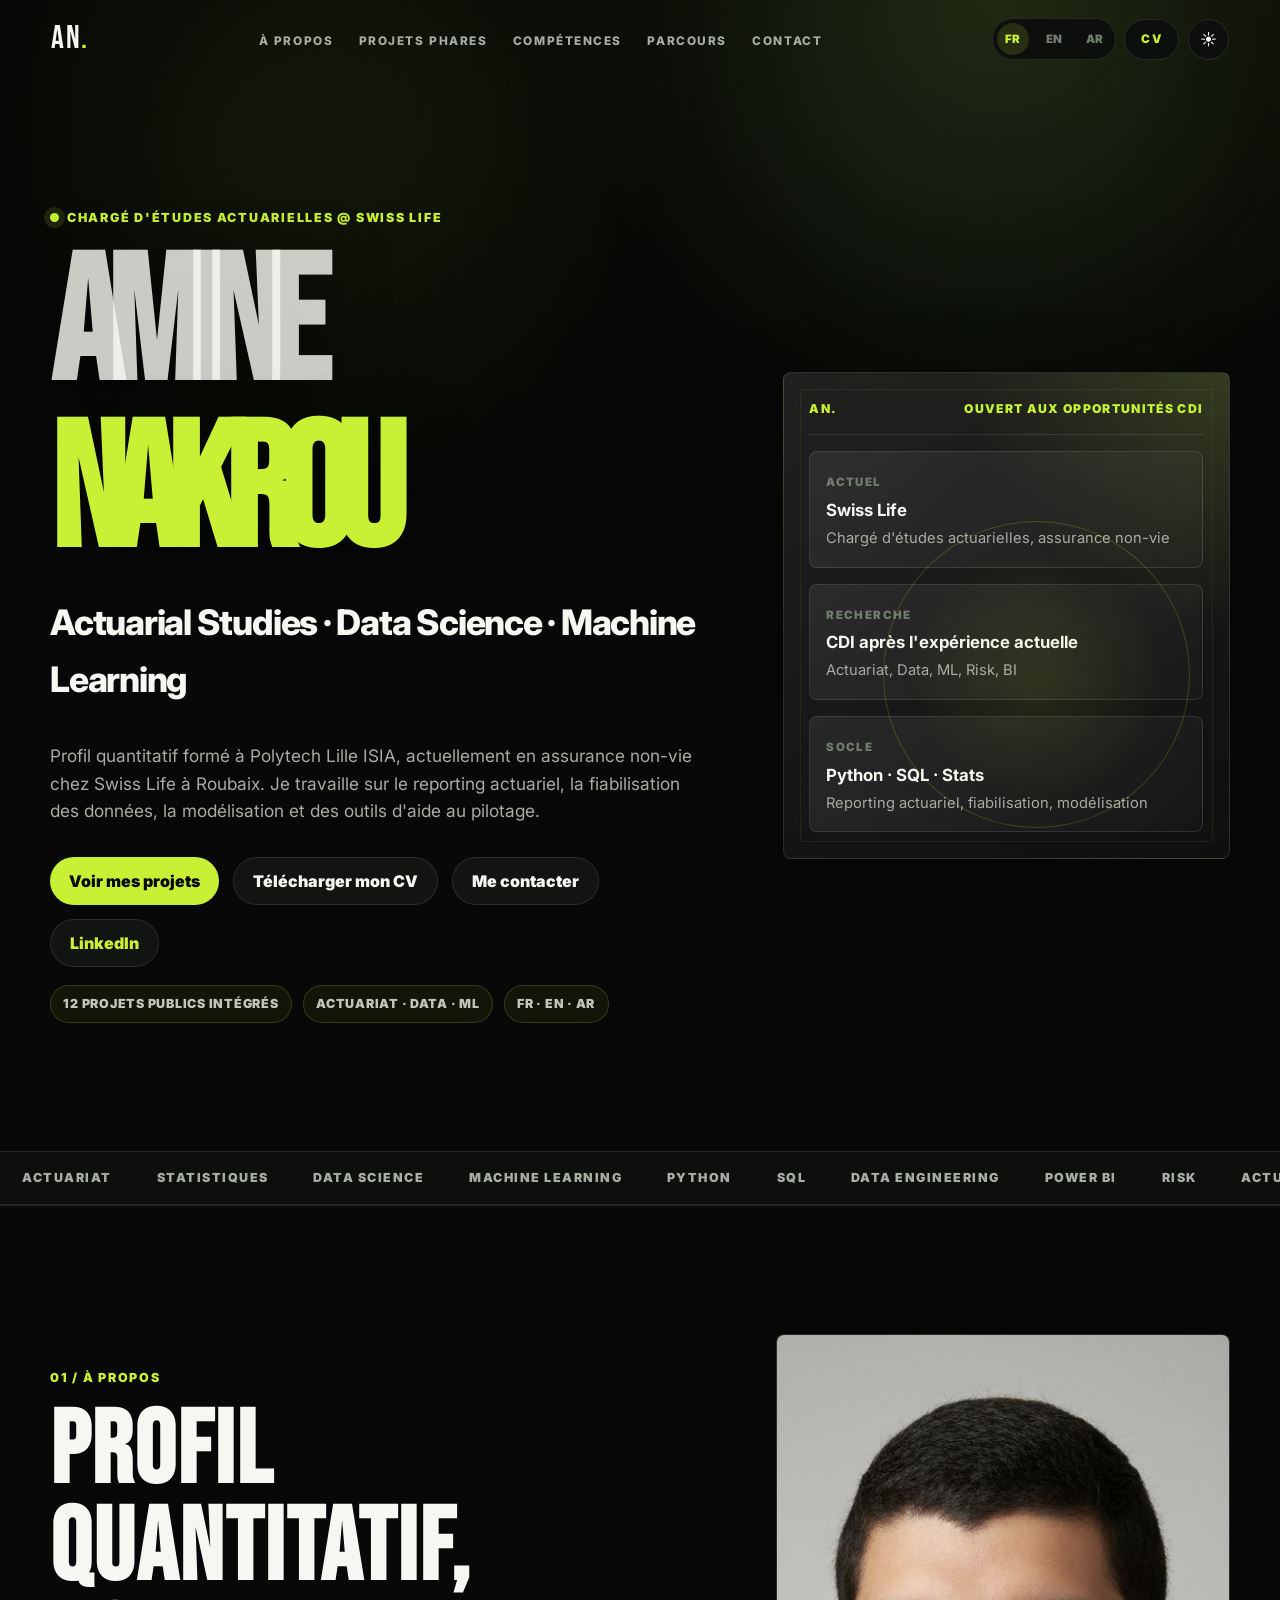
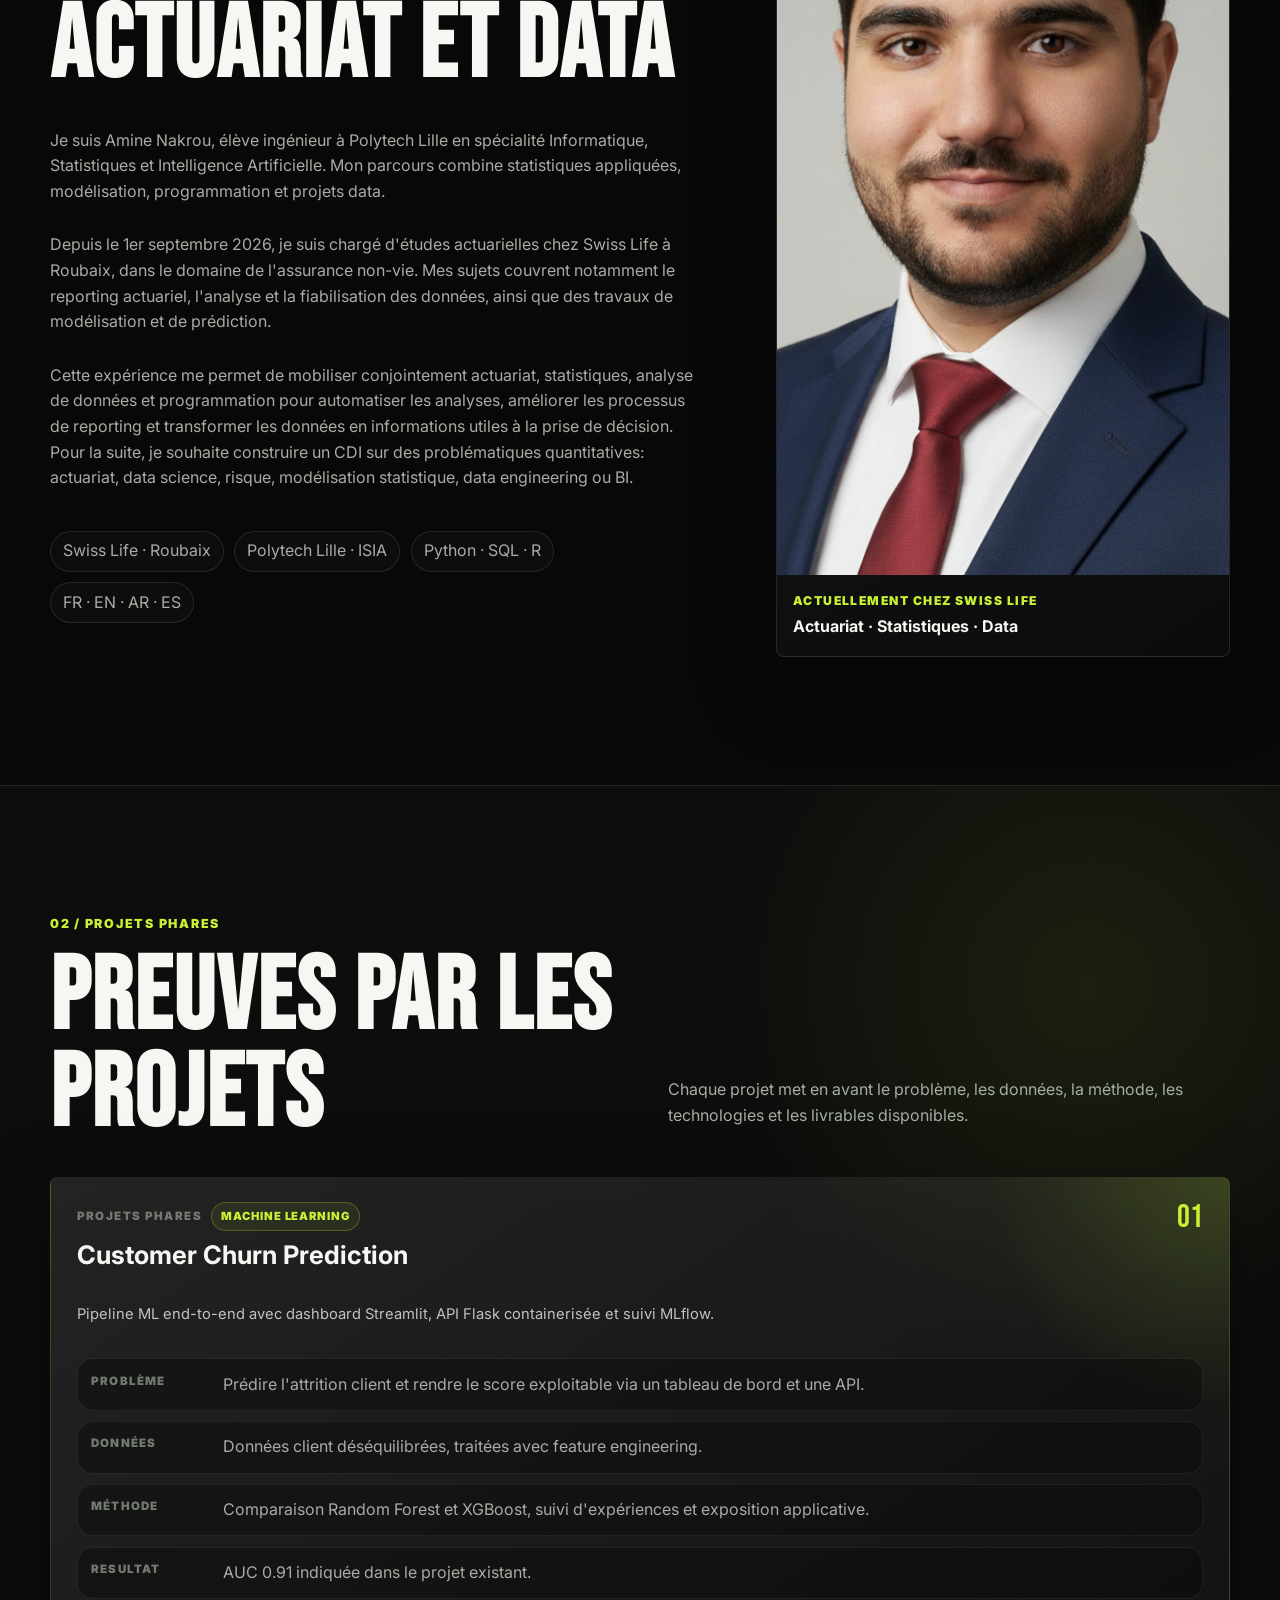
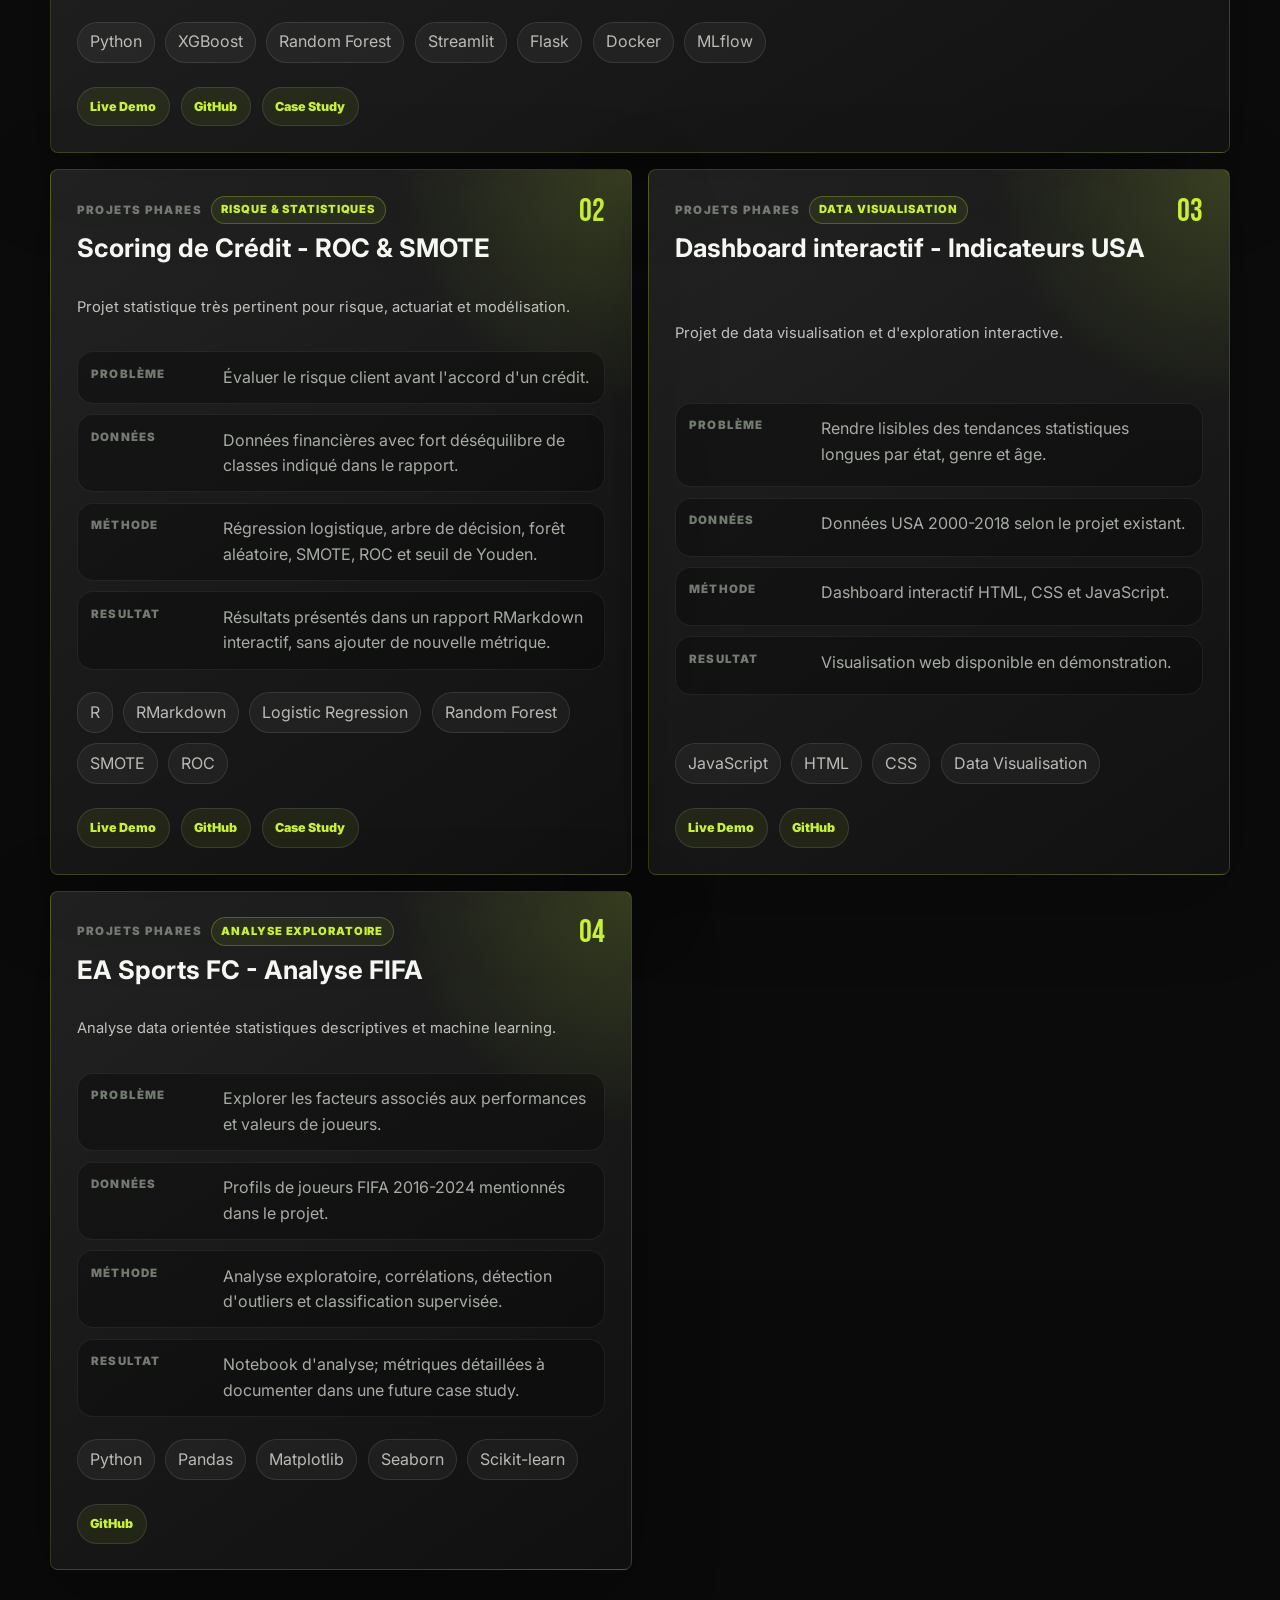
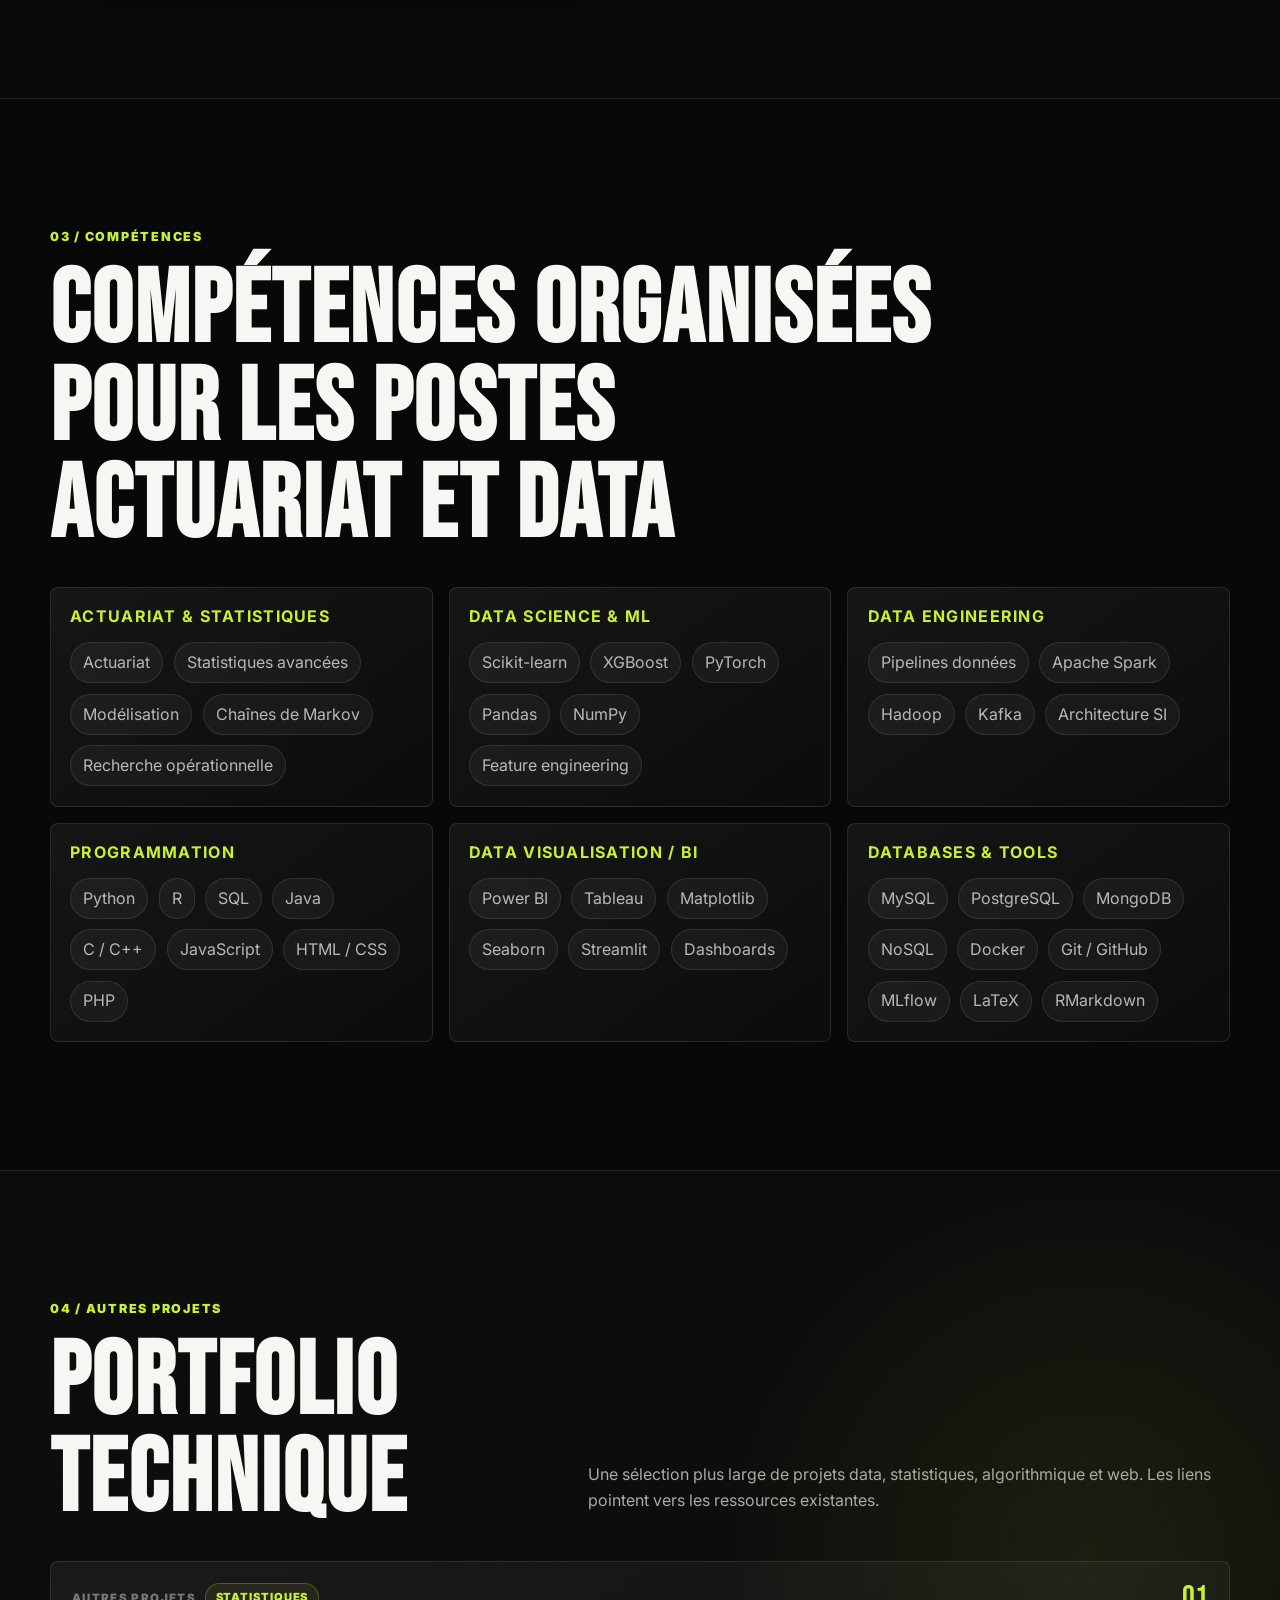
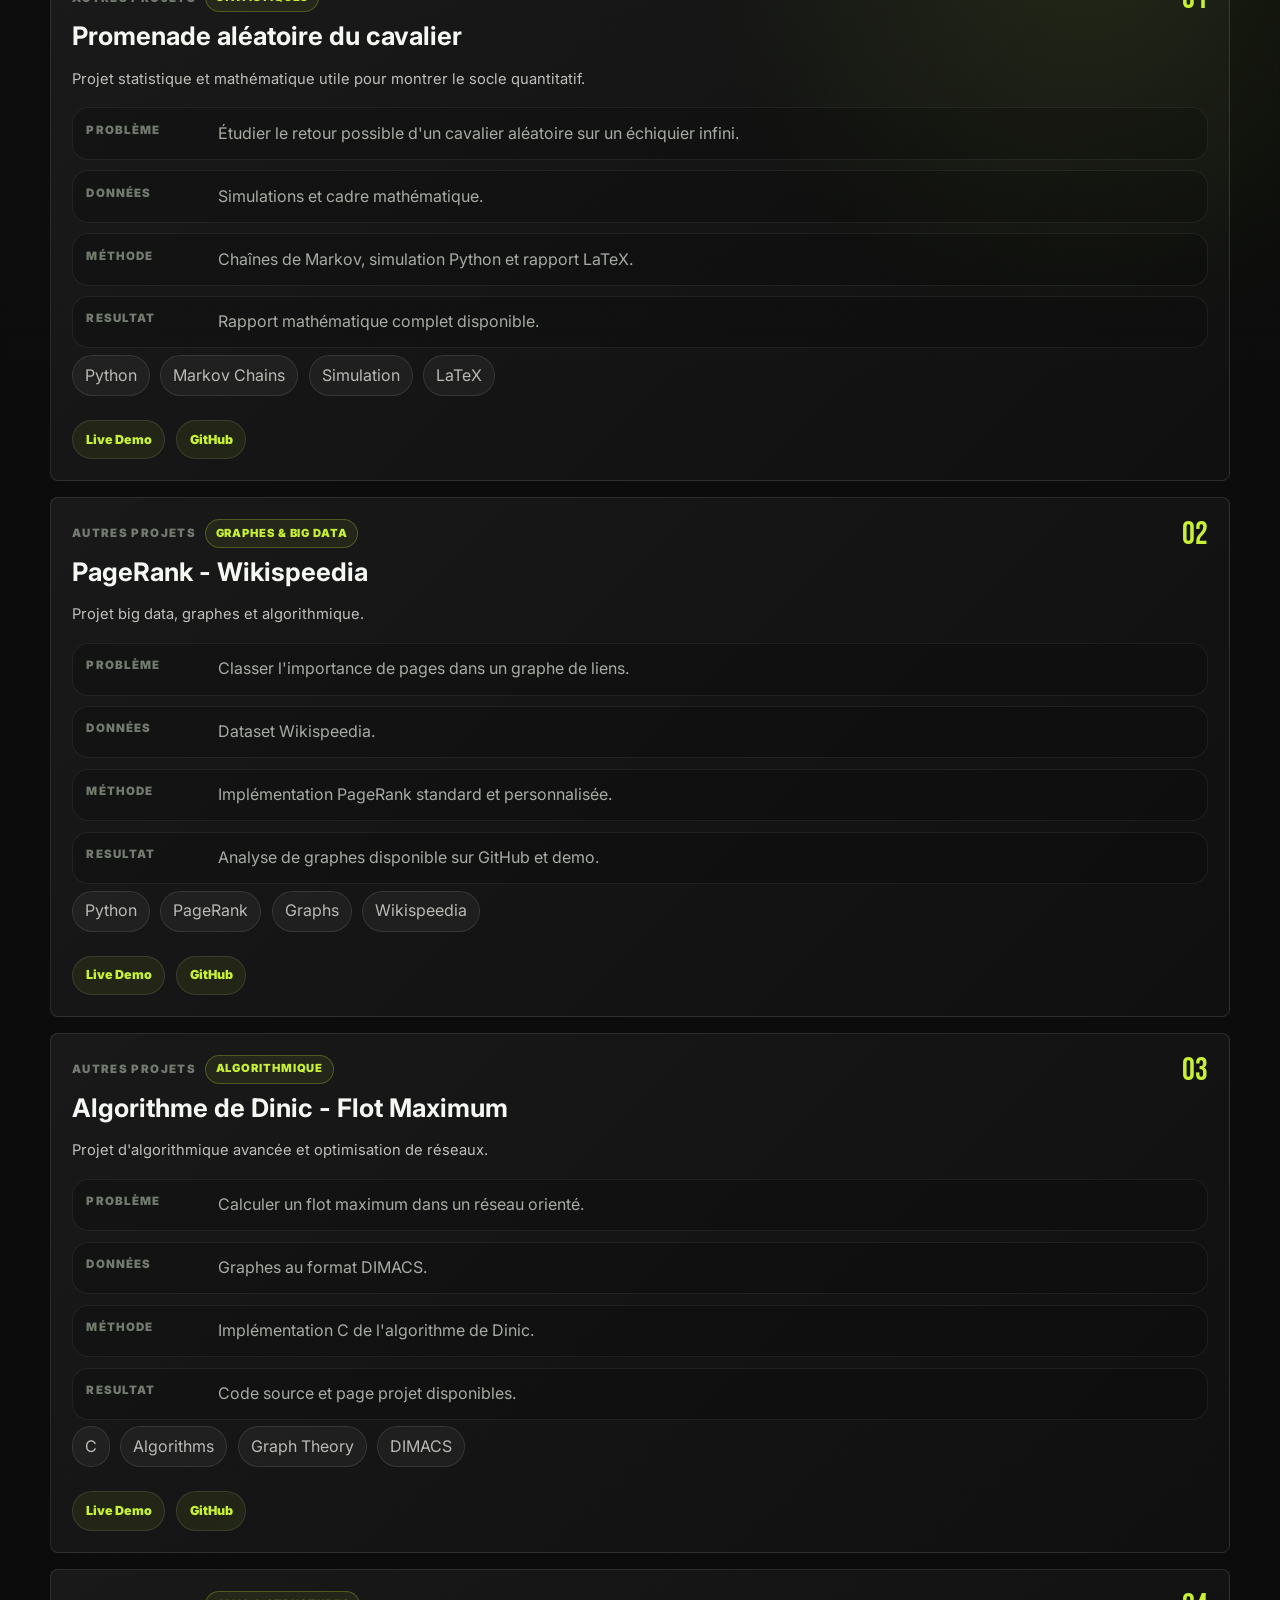
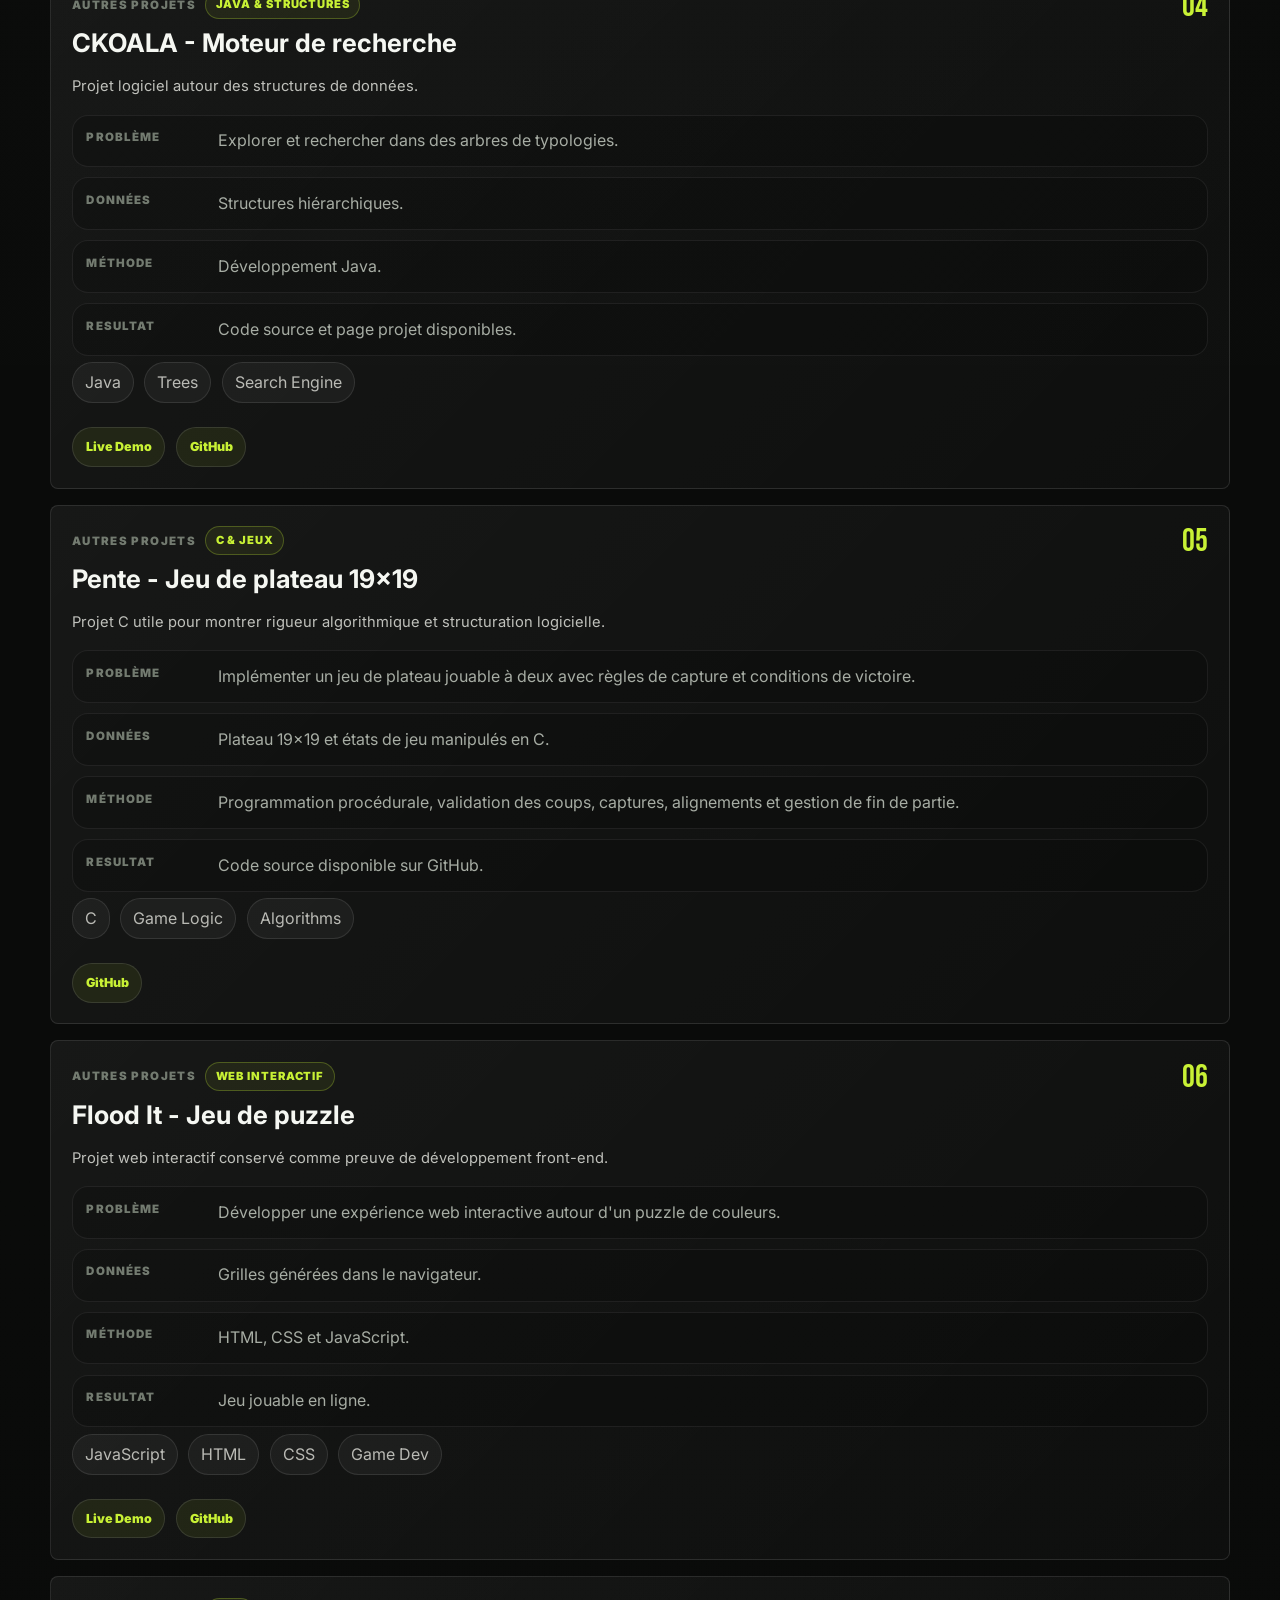
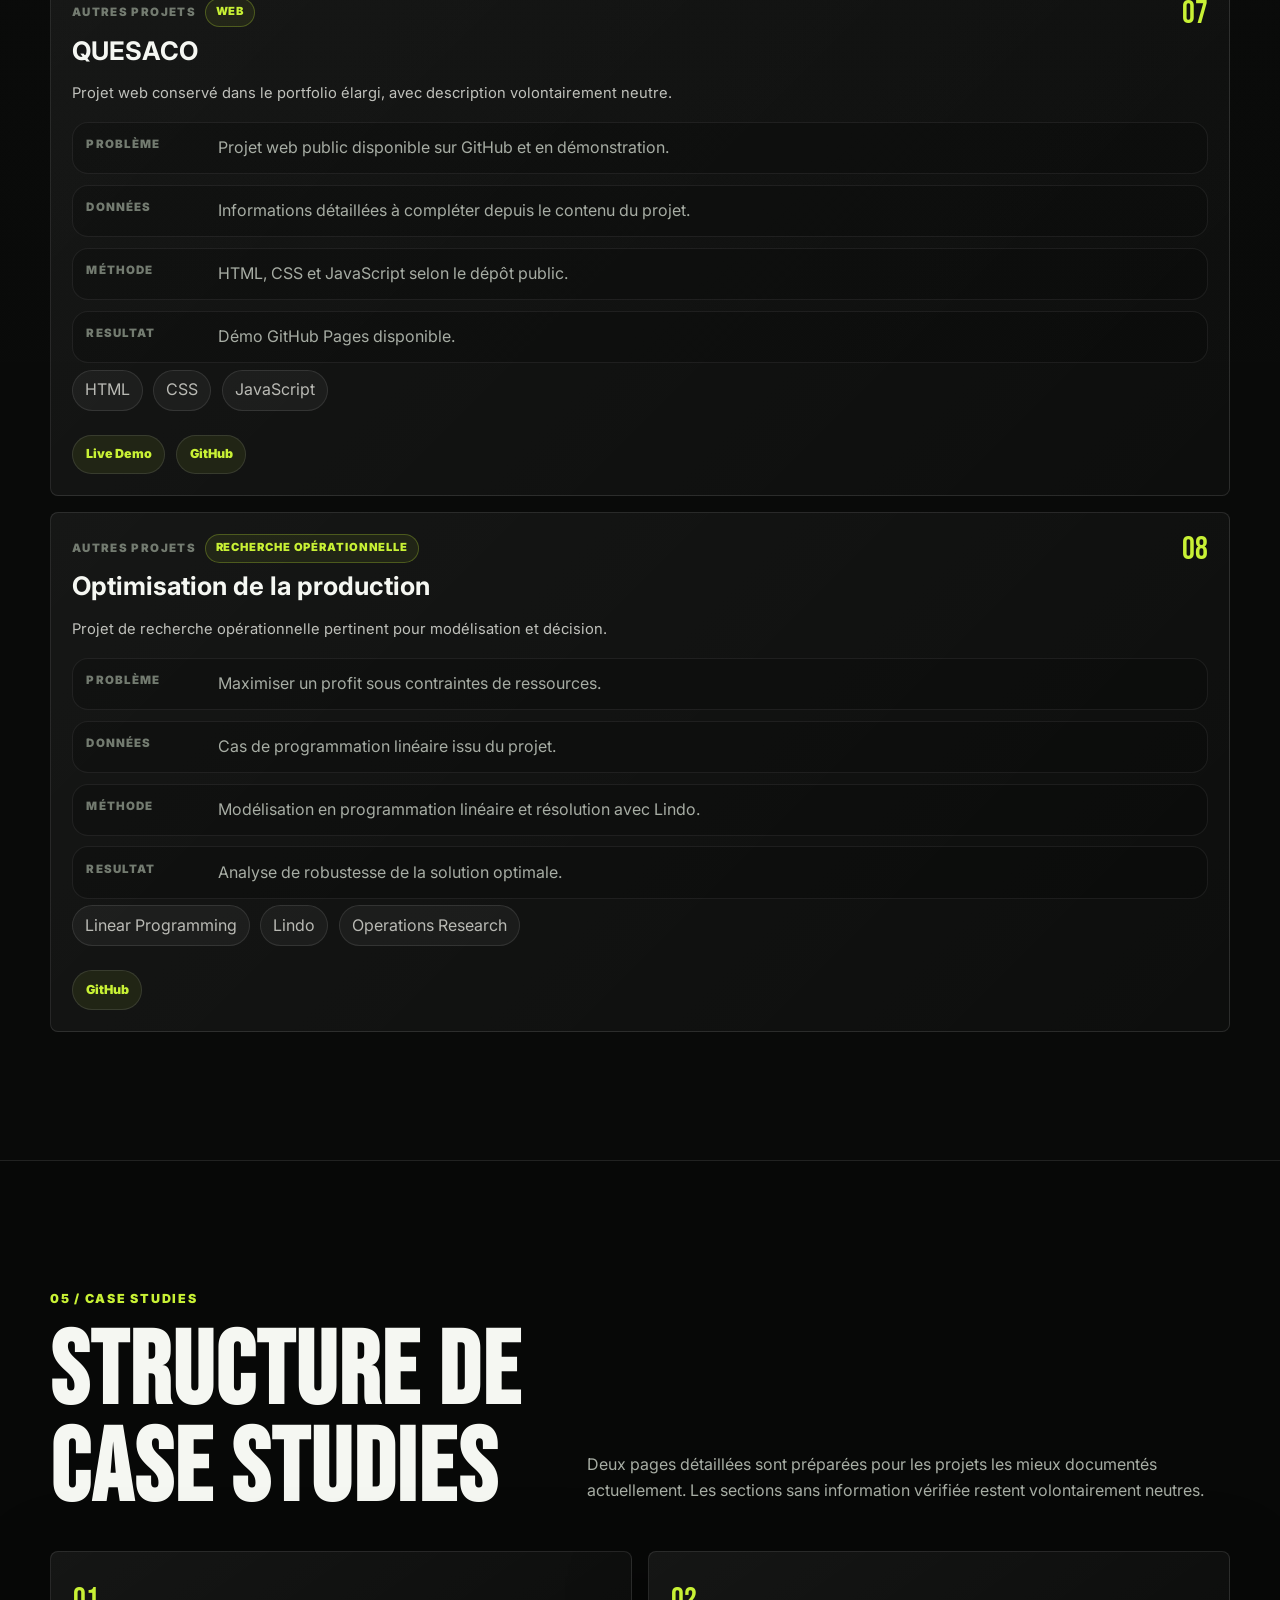
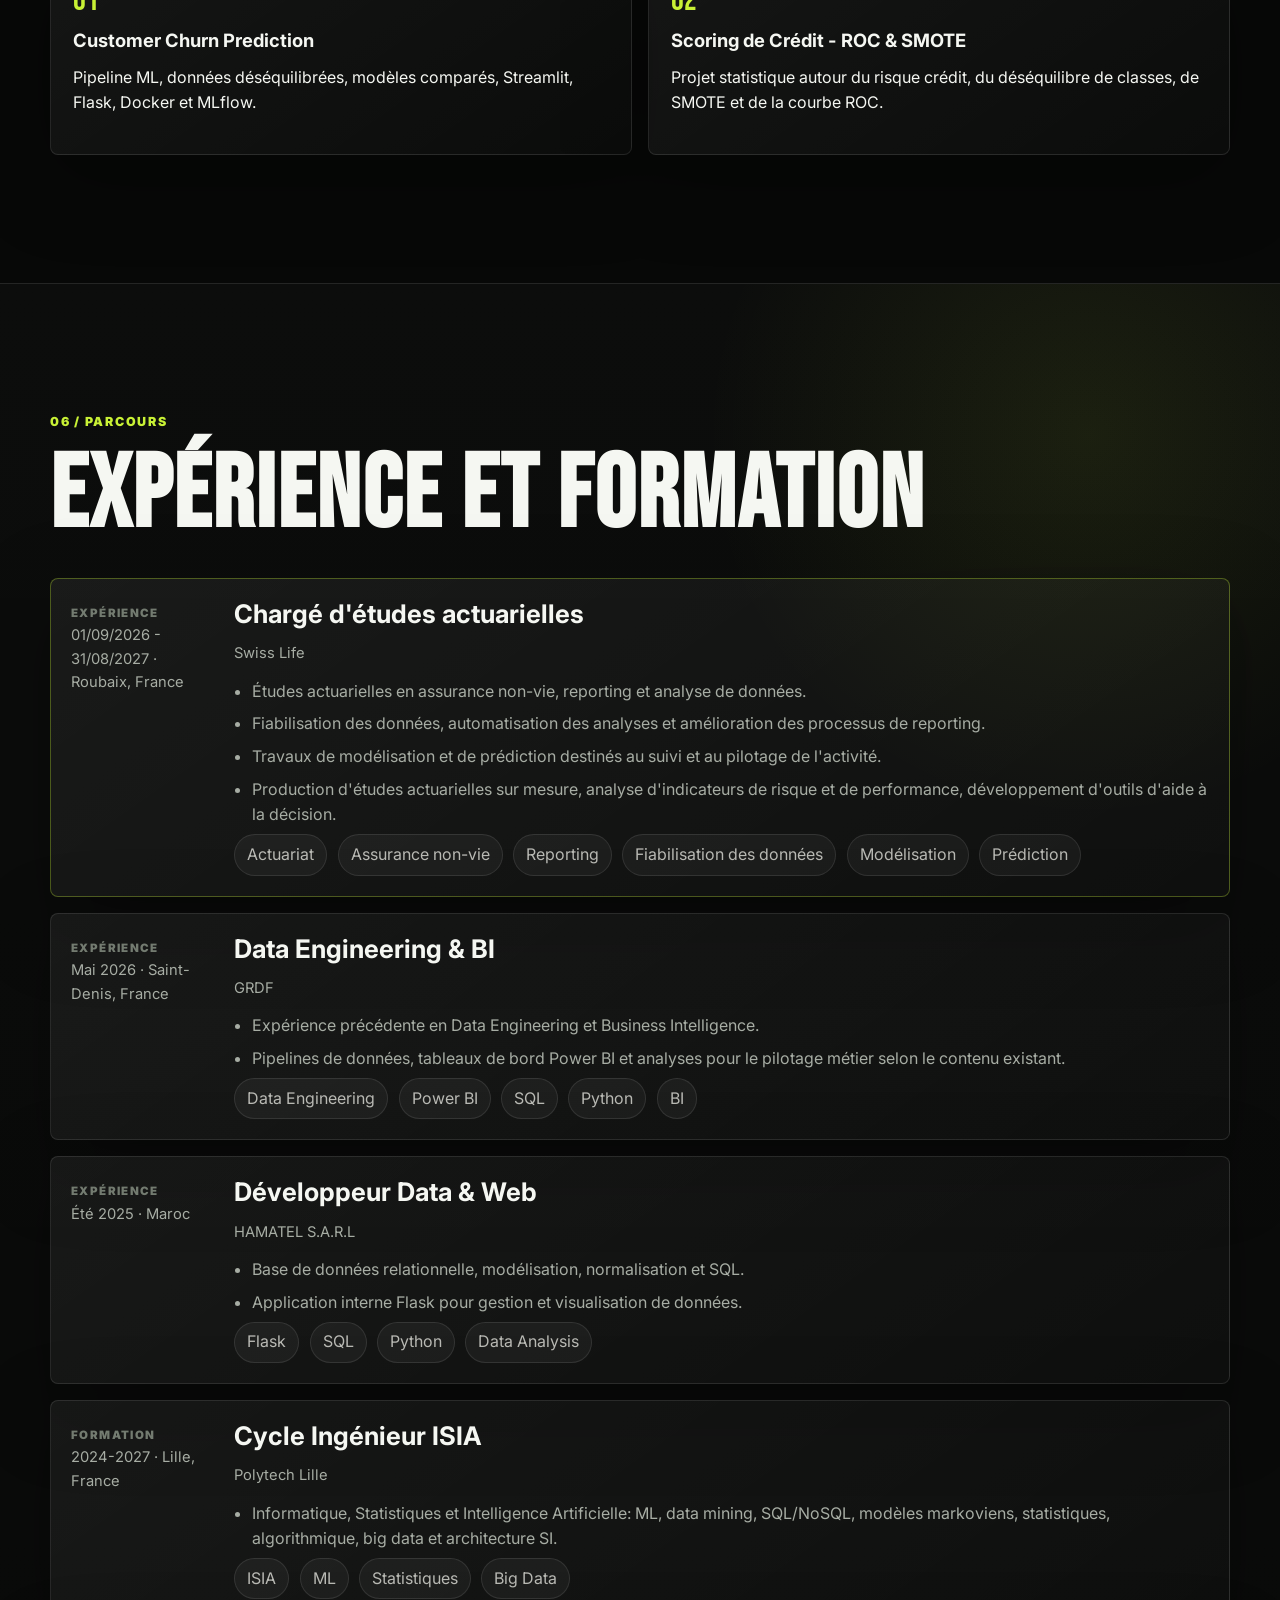
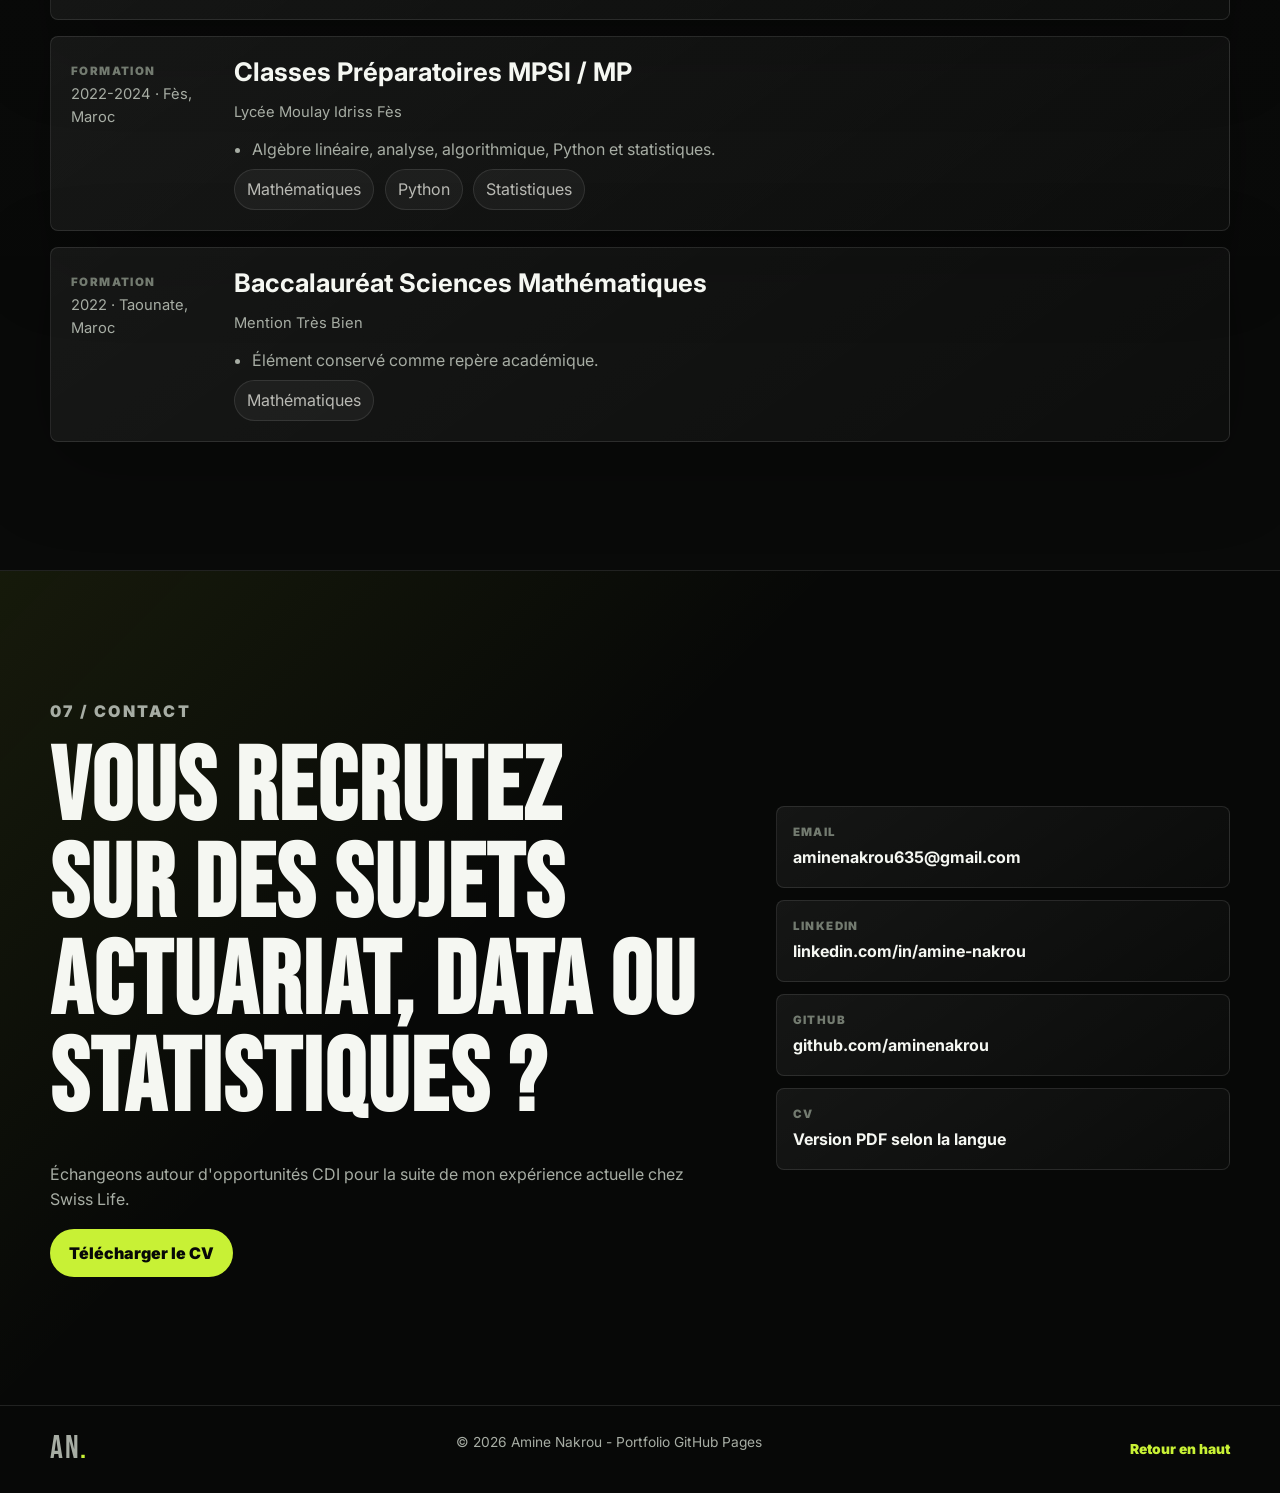
==== commit 529947f0: "feat: improve project showcase and visual polish" ====
--- a/index.html
+++ b/index.html
@@ -22,7 +22,7 @@
   <link rel="preconnect" href="https://fonts.googleapis.com" />
   <link rel="preconnect" href="https://fonts.gstatic.com" crossorigin />
   <link href="https://fonts.googleapis.com/css2?family=Bebas+Neue&family=Inter:wght@400;500;600;700;800;900&display=swap" rel="stylesheet" />
-  <link rel="stylesheet" href="style.css" />
+  <link rel="stylesheet" href="style.css?v=20260910-3" />
   <script>
     (function () {
       var theme = localStorage.getItem('theme') || 'dark';
@@ -95,6 +95,11 @@
             <a class="btn btn-secondary" href="#contact" data-i18n="hero.contact">Me contacter</a>
             <a class="btn btn-link" href="https://linkedin.com/in/amine-nakrou" target="_blank" rel="noopener noreferrer">LinkedIn</a>
           </div>
+          <div class="hero-proof-row" aria-label="Points clés du portfolio">
+            <span data-i18n="hero.proof1">12 projets publics intégrés</span>
+            <span data-i18n="hero.proof2">Actuariat · Data · ML</span>
+            <span data-i18n="hero.proof3">FR · EN · AR</span>
+          </div>
         </div>
         <aside class="hero-panel anim-fade-up" aria-label="Resume du profil">
           <div class="panel-head"><span>AN.</span><span data-i18n="hero.panelStatus">Ouvert aux opportunités CDI</span></div>
@@ -206,6 +211,6 @@
       <a href="#hero" class="back-top" data-i18n="footer.top">Retour en haut</a>
     </div>
   </footer>
-  <script src="script.js" defer></script>
+  <script src="script.js?v=20260910-3" defer></script>
 </body>
 </html>
--- a/style.css
+++ b/style.css
@@ -897,3 +897,295 @@
     transition-duration: .01ms !important;
   }
 }
+
+/* Professional visual pass */
+body::before {
+  content: "";
+  position: fixed;
+  inset: 0;
+  pointer-events: none;
+  z-index: -1;
+  background:
+    radial-gradient(circle at 18% 16%, rgba(200, 241, 53, .16), transparent 28rem),
+    radial-gradient(circle at 82% 8%, rgba(76, 155, 255, .10), transparent 24rem),
+    linear-gradient(135deg, rgba(255,255,255,.035) 0 1px, transparent 1px 100%);
+  background-size: auto, auto, 42px 42px;
+  opacity: .85;
+}
+
+.hero::after {
+  content: "";
+  position: absolute;
+  right: min(7vw, 6rem);
+  bottom: 8vh;
+  width: clamp(12rem, 24vw, 24rem);
+  aspect-ratio: 1;
+  border: 1px solid rgba(200, 241, 53, .20);
+  border-radius: 999px;
+  background: radial-gradient(circle, rgba(200, 241, 53, .10), transparent 62%);
+  filter: blur(.2px);
+  pointer-events: none;
+}
+
+.hero-copy h1 {
+  letter-spacing: -.085em;
+  text-shadow: 0 1rem 4rem rgba(0, 0, 0, .45);
+}
+
+.hero-copy h1 span:first-child {
+  color: rgba(246, 247, 240, .82);
+}
+
+.hero-copy h1 span:last-child {
+  color: var(--accent);
+}
+
+.hero-position {
+  margin-top: .8rem;
+  letter-spacing: -.035em;
+}
+
+.hero-summary {
+  margin-top: 1rem;
+  font-size: clamp(1rem, 1.35vw, 1.15rem);
+}
+
+.hero-panel {
+  position: relative;
+  overflow: hidden;
+  backdrop-filter: blur(22px);
+  background:
+    linear-gradient(155deg, rgba(255,255,255,.10), rgba(255,255,255,.035)),
+    radial-gradient(circle at top right, rgba(200, 241, 53, .15), transparent 16rem);
+}
+
+.hero-panel::before {
+  content: "";
+  position: absolute;
+  inset: 1rem;
+  border: 1px solid rgba(200, 241, 53, .08);
+  border-radius: calc(var(--radius) - .7rem);
+  pointer-events: none;
+}
+
+.focus-grid {
+  position: relative;
+}
+
+.focus-grid div {
+  background: linear-gradient(135deg, rgba(255,255,255,.075), rgba(255,255,255,.025));
+  transition: transform .2s var(--ease), border-color .2s var(--ease), background .2s var(--ease);
+}
+
+.focus-grid div:hover {
+  transform: translateY(-3px);
+  border-color: rgba(200, 241, 53, .34);
+  background: linear-gradient(135deg, rgba(200,241,53,.10), rgba(255,255,255,.025));
+}
+
+.section-muted {
+  background:
+    linear-gradient(180deg, rgba(255,255,255,.025), rgba(255,255,255,.01)),
+    radial-gradient(circle at 85% 8%, rgba(200,241,53,.08), transparent 24rem);
+}
+
+.featured-grid {
+  grid-template-columns: repeat(4, minmax(0, 1fr));
+  align-items: stretch;
+}
+
+.featured-card {
+  grid-column: span 2;
+  min-height: 32rem;
+  border-color: rgba(200, 241, 53, .18);
+  background:
+    linear-gradient(145deg, rgba(255,255,255,.095), rgba(255,255,255,.028)),
+    radial-gradient(circle at 100% 0, rgba(200,241,53,.17), transparent 15rem);
+}
+
+.featured-card:first-child {
+  grid-column: span 4;
+  min-height: 0;
+}
+
+.project-card {
+  position: relative;
+  overflow: hidden;
+  isolation: isolate;
+}
+
+.project-card::before {
+  content: "";
+  position: absolute;
+  inset: 0;
+  z-index: -1;
+  background: linear-gradient(120deg, rgba(200,241,53,.10), transparent 36%);
+  opacity: 0;
+  transition: opacity .25s var(--ease);
+}
+
+.project-card:hover::before {
+  opacity: 1;
+}
+
+.project-card:hover {
+  border-color: rgba(200, 241, 53, .28);
+}
+
+.project-title-wrap h3 {
+  margin-top: .55rem;
+  margin-bottom: 0;
+}
+
+.project-label-row {
+  display: flex;
+  flex-wrap: wrap;
+  gap: .55rem;
+  align-items: center;
+}
+
+.project-area {
+  border: 1px solid rgba(200, 241, 53, .26);
+  border-radius: 999px;
+  padding: .28rem .6rem;
+  color: var(--accent);
+  background: rgba(200, 241, 53, .075);
+  font-size: .7rem;
+  font-weight: 900;
+  letter-spacing: .08em;
+  text-transform: uppercase;
+}
+
+.project-summary {
+  max-width: 72ch;
+  margin-top: 1rem !important;
+  color: rgba(246, 247, 240, .76) !important;
+}
+
+.project-facts dl {
+  grid-template-columns: 1fr;
+  gap: .65rem;
+}
+
+.fact-item {
+  display: grid;
+  grid-template-columns: 7.4rem minmax(0, 1fr);
+  gap: .85rem;
+  padding: .78rem .85rem;
+  border: 1px solid rgba(255,255,255,.07);
+  border-radius: 1rem;
+  background: rgba(0,0,0,.18);
+}
+
+.featured-card .fact-item {
+  background: rgba(4, 6, 5, .32);
+}
+
+.project-footer {
+  display: grid;
+  gap: 1rem;
+  margin-top: auto;
+}
+
+.project-tags span {
+  border-color: rgba(255,255,255,.10);
+  background: rgba(255,255,255,.045);
+  color: rgba(246, 247, 240, .72);
+}
+
+.card-actions a {
+  background: rgba(200, 241, 53, .08);
+  transition: transform .2s var(--ease), background .2s var(--ease), color .2s var(--ease);
+}
+
+.card-actions a:hover,
+.card-actions a:focus-visible {
+  transform: translateY(-2px);
+  background: var(--accent);
+  color: #080a07;
+}
+
+.projects-list {
+  display: grid;
+  gap: 1rem;
+}
+
+.projects-list .project-card {
+  padding: 1.3rem;
+  border: 1px solid var(--line);
+  border-radius: var(--radius);
+  background: linear-gradient(135deg, rgba(255,255,255,.055), rgba(255,255,255,.02));
+}
+
+.skills-grid {
+  grid-template-columns: repeat(3, minmax(0, 1fr));
+}
+
+.skill-card {
+  min-height: 12rem;
+  background: linear-gradient(145deg, rgba(255,255,255,.06), rgba(255,255,255,.02));
+  transition: transform .2s var(--ease), border-color .2s var(--ease);
+}
+
+.skill-card:hover {
+  transform: translateY(-3px);
+  border-color: rgba(200,241,53,.28);
+}
+
+.case-card,
+.timeline-card,
+.contact-links a,
+.profile-card {
+  background: linear-gradient(145deg, rgba(255,255,255,.06), rgba(255,255,255,.02));
+}
+
+@media (max-width: 1120px) {
+  .featured-grid,
+  .skills-grid {
+    grid-template-columns: repeat(2, minmax(0, 1fr));
+  }
+
+  .featured-card,
+  .featured-card:first-child {
+    grid-column: span 1;
+  }
+}
+
+@media (max-width: 760px) {
+  .featured-grid,
+  .skills-grid {
+    grid-template-columns: 1fr;
+  }
+
+  .featured-card {
+    min-height: auto;
+  }
+
+  .fact-item {
+    grid-template-columns: 1fr;
+    gap: .25rem;
+  }
+
+  .project-index {
+    font-size: 1.45rem;
+  }
+}
+
+.hero-proof-row {
+  display: flex;
+  flex-wrap: wrap;
+  gap: .65rem;
+  margin-top: 1.15rem;
+}
+
+.hero-proof-row span {
+  border: 1px solid rgba(200,241,53,.18);
+  border-radius: 999px;
+  padding: .5rem .78rem;
+  color: rgba(246,247,240,.78);
+  background: rgba(200,241,53,.06);
+  font-size: .78rem;
+  font-weight: 900;
+  letter-spacing: .06em;
+  text-transform: uppercase;
+}
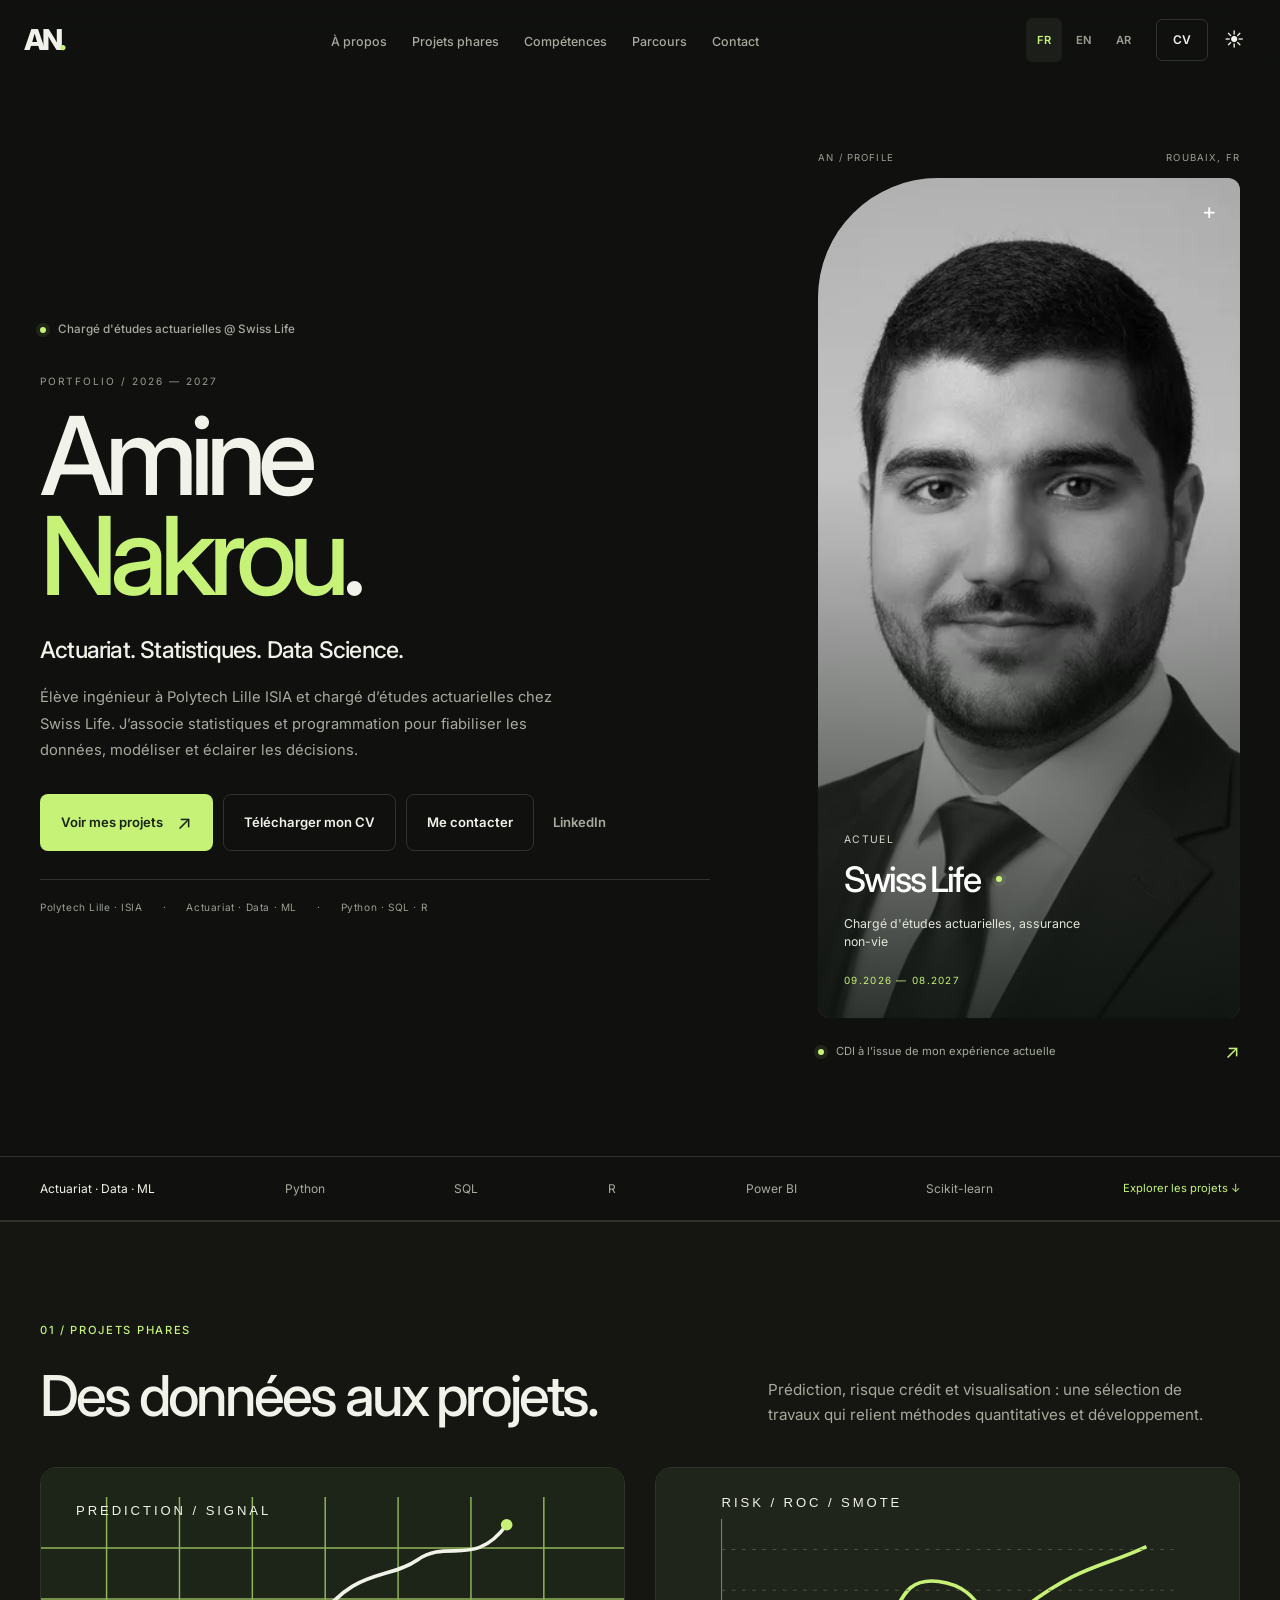
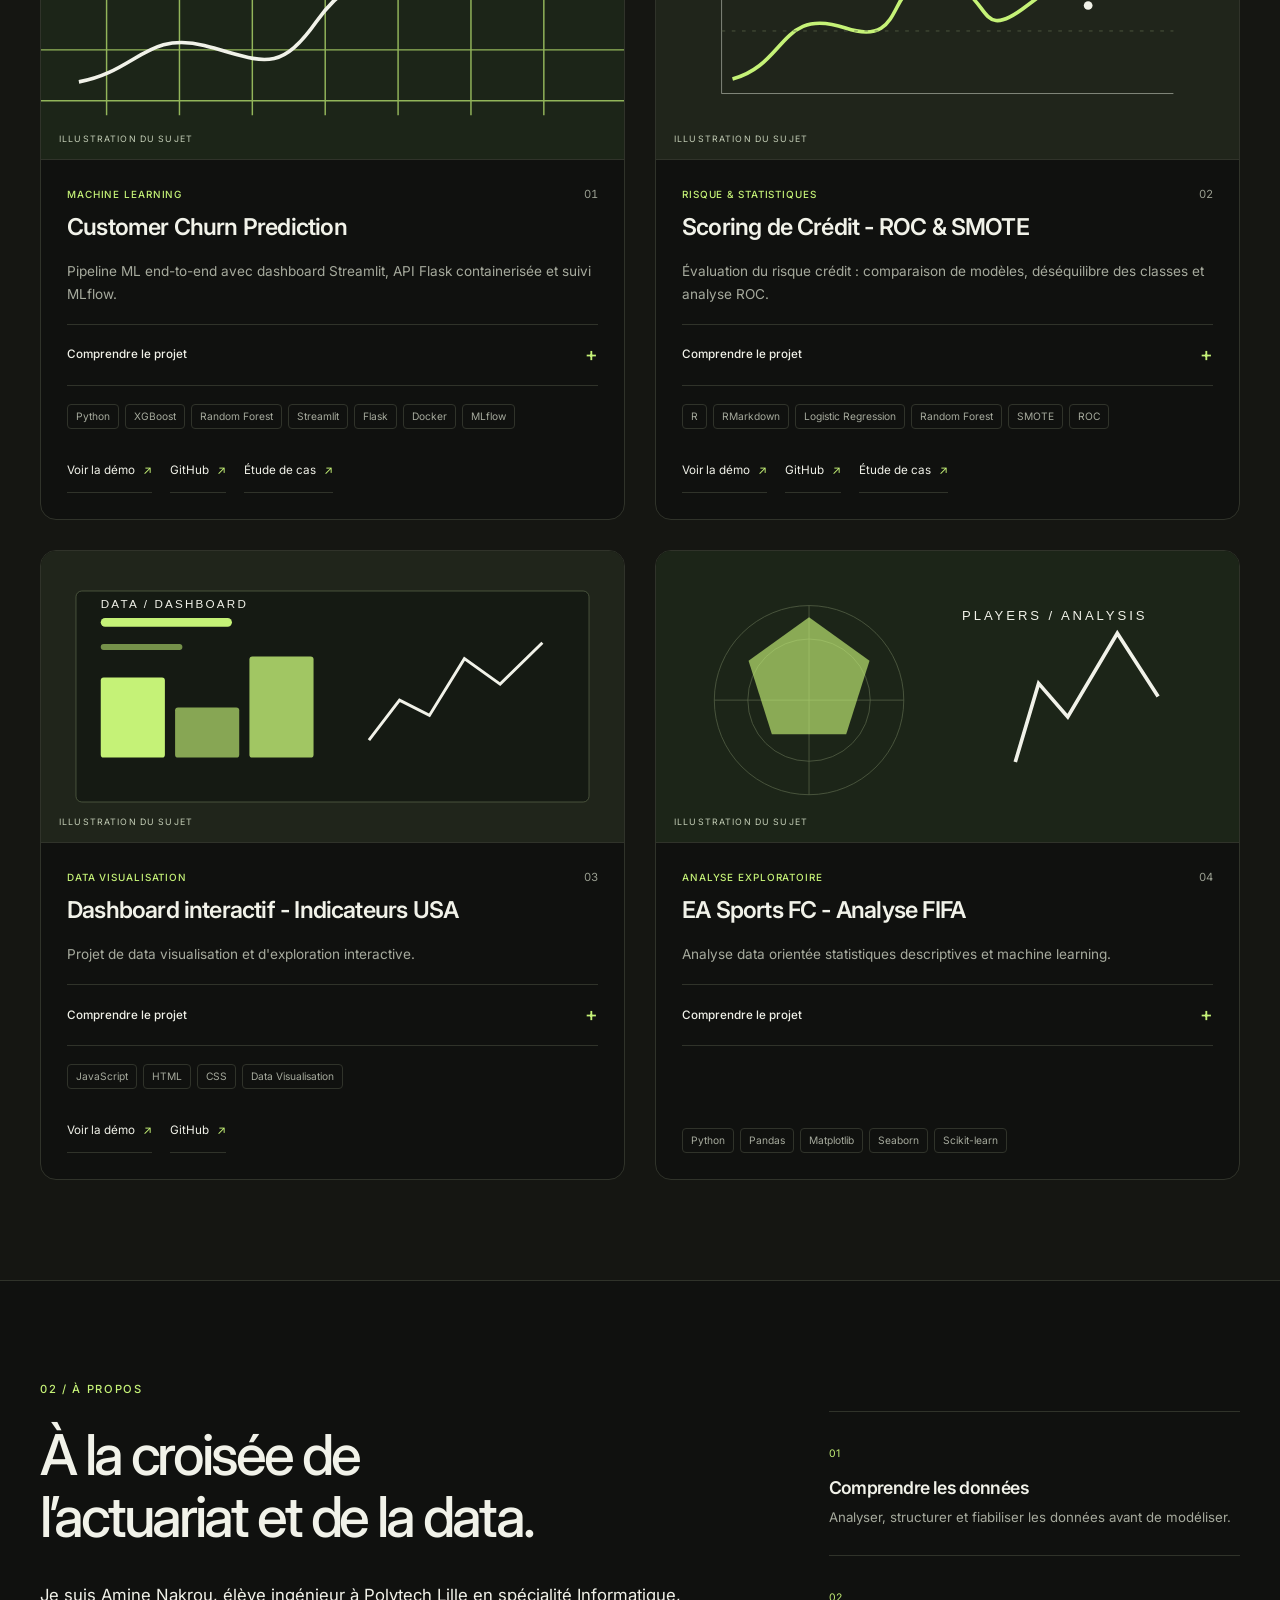
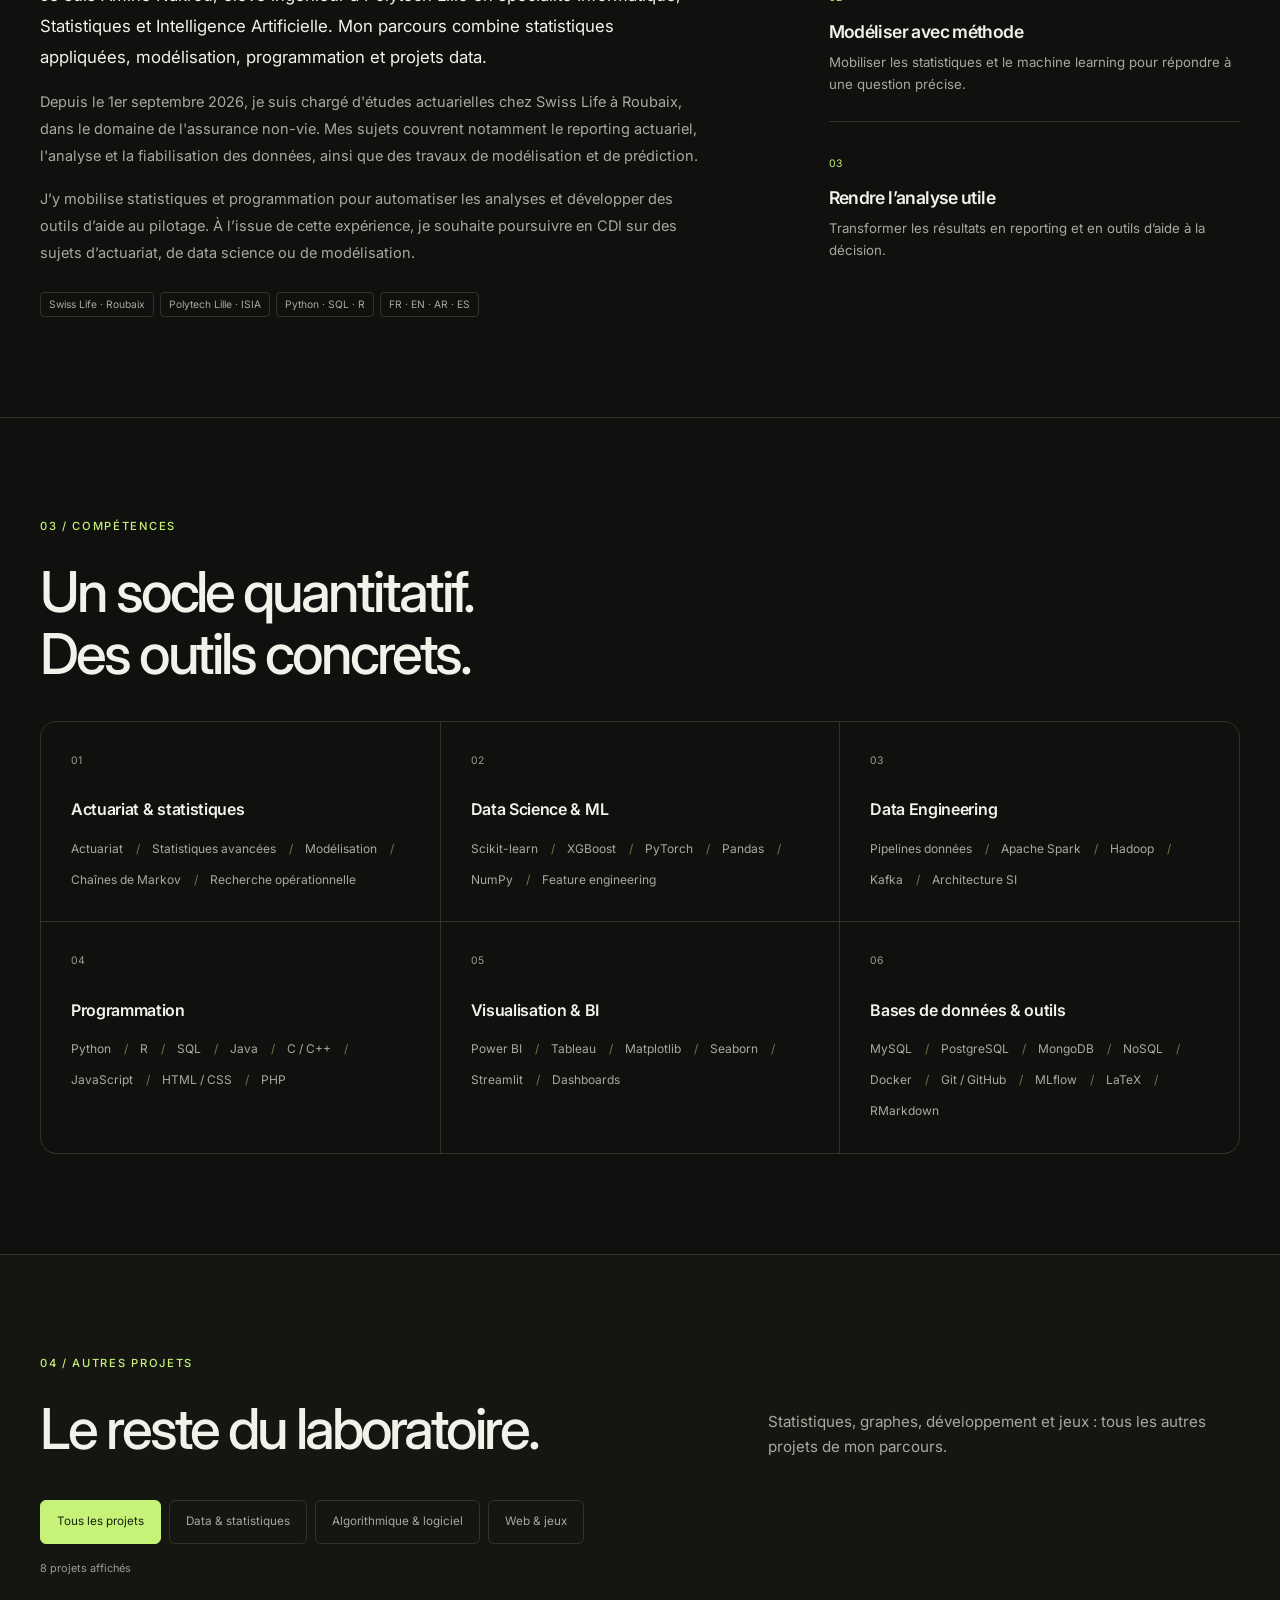
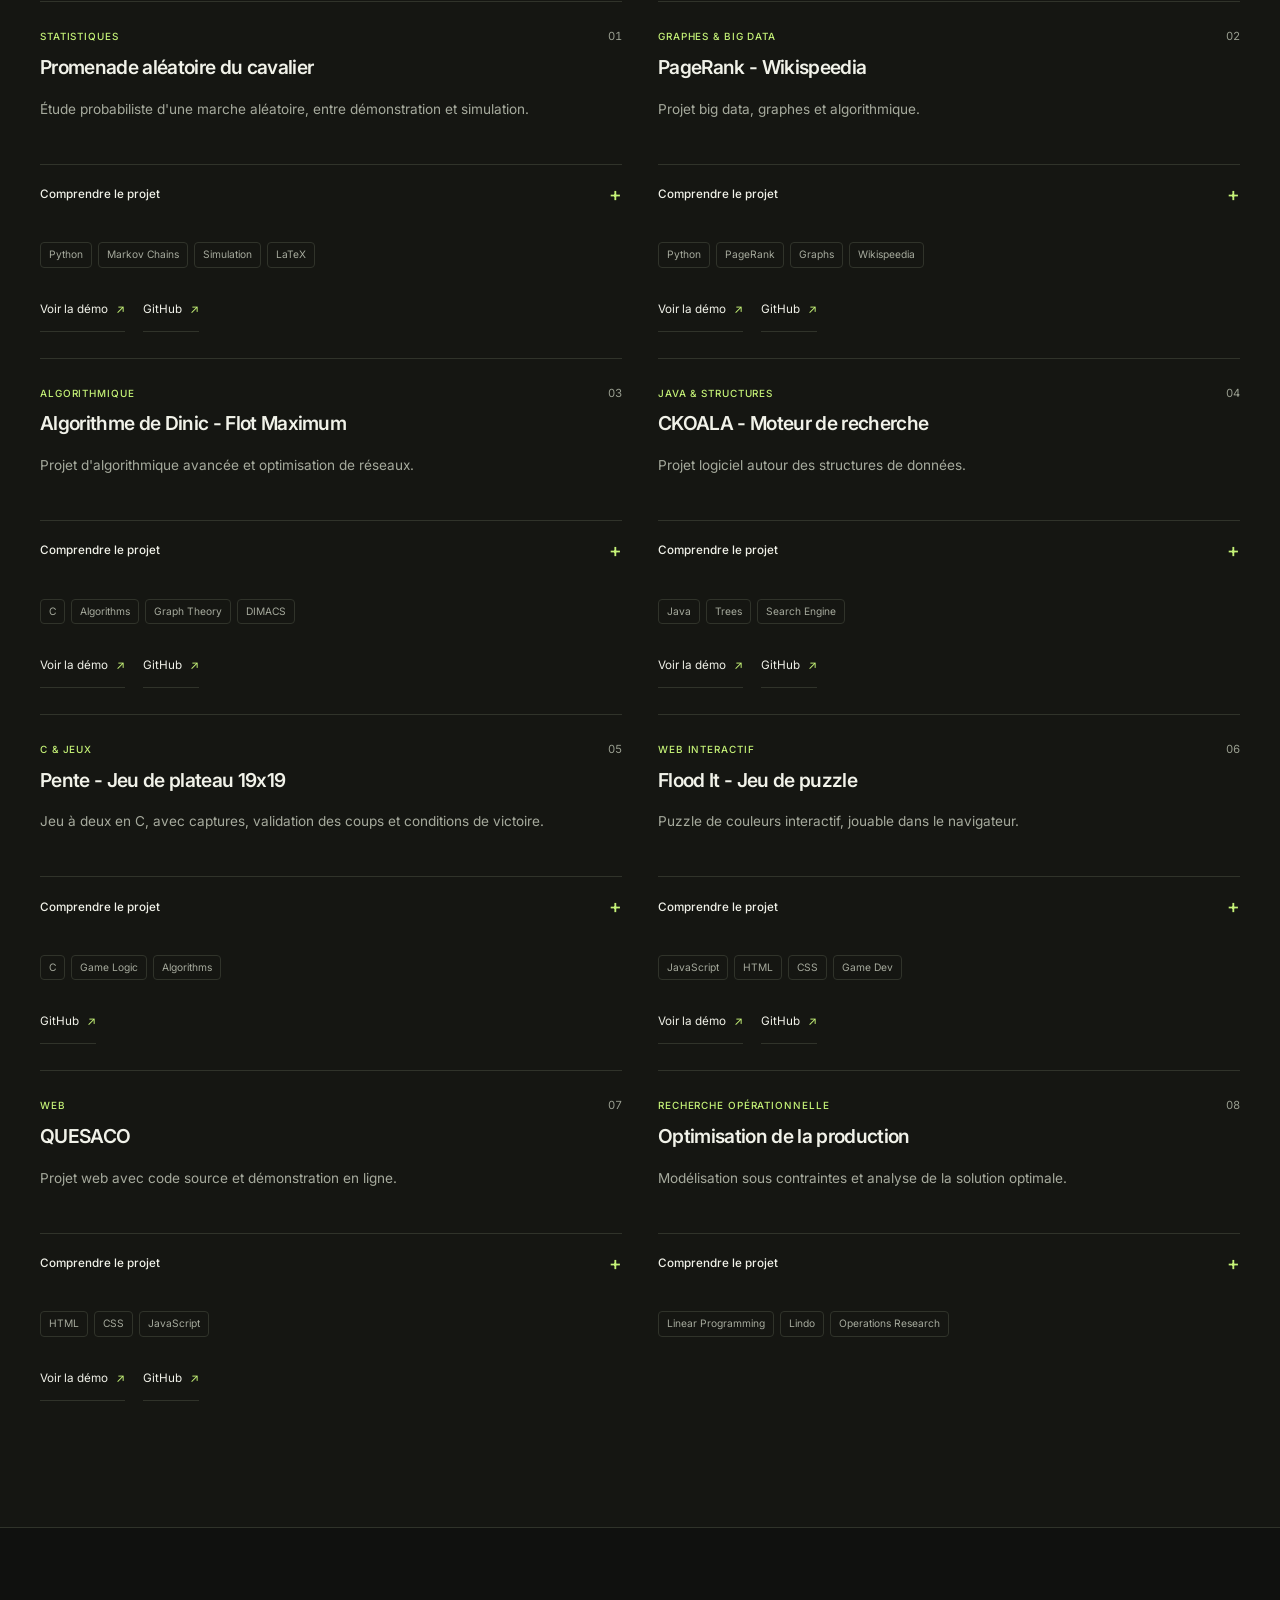
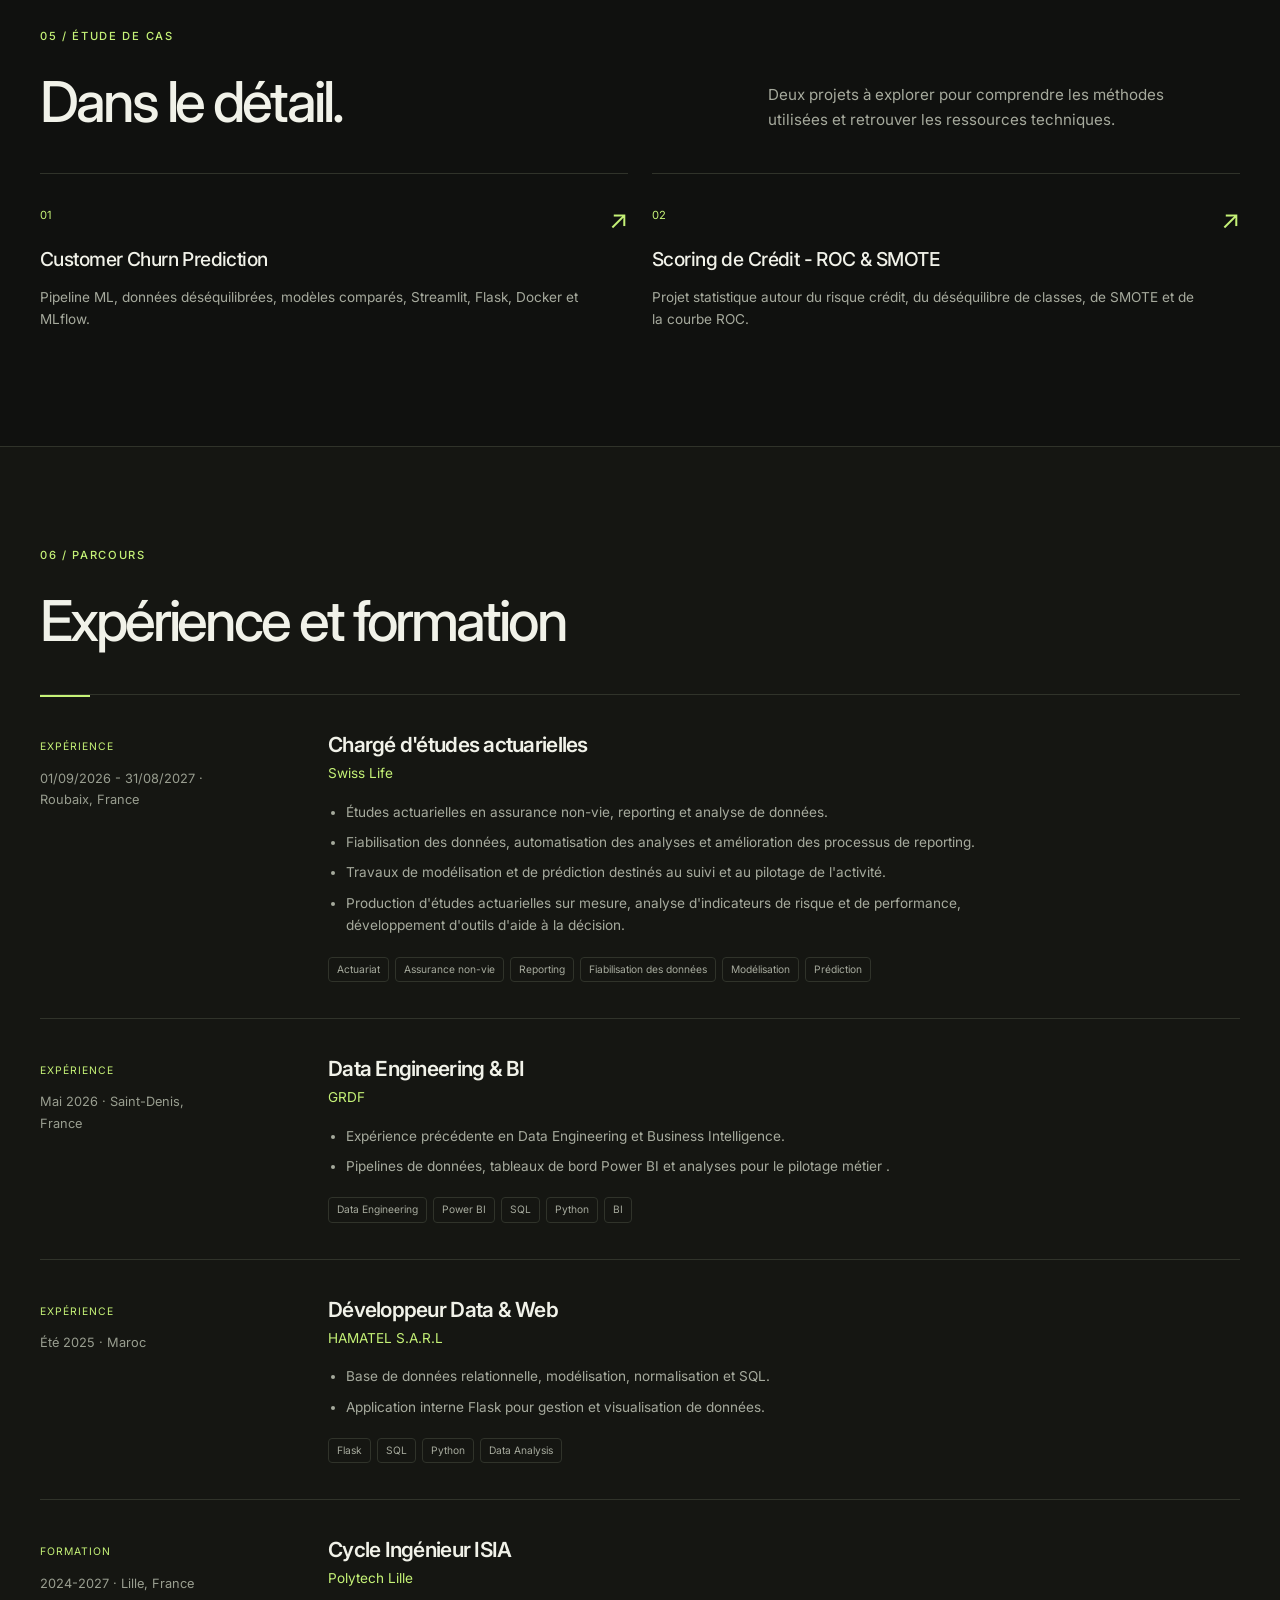
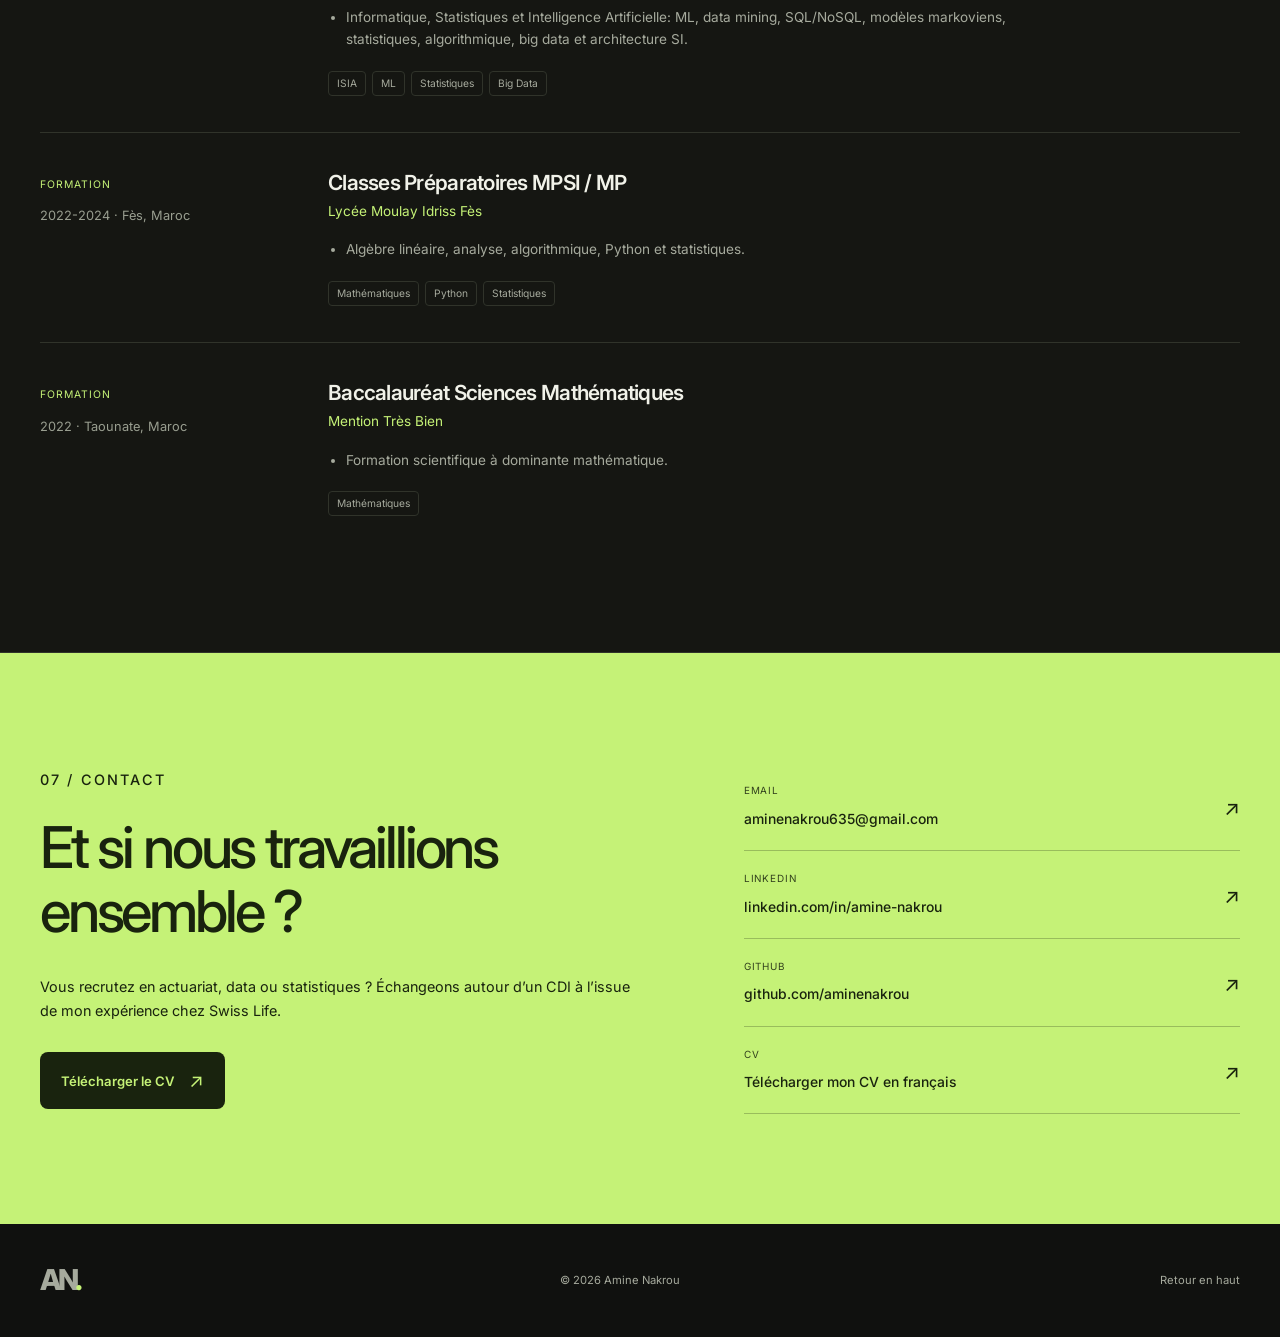
==== commit 07ef9646: "feat: redesign portfolio experience" ====
--- a/index.html
+++ b/index.html
@@ -21,12 +21,13 @@
   <link rel="icon" href="assets/img/favicon.svg" type="image/svg+xml" />
   <link rel="preconnect" href="https://fonts.googleapis.com" />
   <link rel="preconnect" href="https://fonts.gstatic.com" crossorigin />
-  <link href="https://fonts.googleapis.com/css2?family=Bebas+Neue&family=Inter:wght@400;500;600;700;800;900&display=swap" rel="stylesheet" />
-  <link rel="stylesheet" href="style.css?v=20260910-3" />
+  <link href="https://fonts.googleapis.com/css2?family=Inter:wght@400;500;600;700;800&display=swap" rel="stylesheet" />
+  <link rel="stylesheet" href="style.css?v=20260910-4" />
   <script>
     (function () {
-      var theme = localStorage.getItem('theme') || 'dark';
-      if (theme === 'light') document.documentElement.setAttribute('data-theme', 'light');
+      try {
+        if (localStorage.getItem('theme') === 'light') document.documentElement.setAttribute('data-theme', 'light');
+      } catch (_) { /* The default theme also works without storage. */ }
     }());
   </script>
   <script type="application/ld+json">
@@ -47,7 +48,7 @@
   <a class="skip-link" href="#main" data-i18n="a11y.skip">Aller au contenu</a>
   <div class="scroll-progress" id="scrollProgress" aria-hidden="true"></div>
 
-  <nav class="navbar" id="navbar" aria-label="Navigation principale">
+  <nav data-i18n-aria="a11y.navigation" class="navbar" id="navbar" aria-label="Navigation principale">
     <a href="#hero" class="nav-logo" aria-label="Amine Nakrou">AN<span>.</span></a>
     <ul class="nav-links">
       <li><a href="#about" class="nav-item" data-i18n="nav.about">À propos</a></li>
@@ -57,7 +58,7 @@
       <li><a href="#contact" class="nav-item" data-i18n="nav.contact">Contact</a></li>
     </ul>
     <div class="nav-actions">
-      <div class="lang-switcher" aria-label="Choix de langue">
+      <div class="lang-switcher" data-i18n-aria="a11y.language" aria-label="Choix de langue">
         <button class="lang-btn active" type="button" data-lang="fr">FR</button>
         <button class="lang-btn" type="button" data-lang="en">EN</button>
         <button class="lang-btn" type="button" data-lang="ar">AR</button>
@@ -86,48 +87,55 @@
       <div class="section-inner hero-inner">
         <div class="hero-copy anim-fade-up">
           <p class="eyebrow"><span class="status-dot" aria-hidden="true"></span><span data-i18n="hero.current">Chargé d'études actuarielles @ Swiss Life</span></p>
-          <h1><span>Amine</span><span>Nakrou</span></h1>
-          <p class="hero-position" data-i18n="hero.position">Actuarial Studies · Data Science · Machine Learning</p>
-          <p class="hero-summary" data-i18n="hero.summary">Profil quantitatif formé à Polytech Lille ISIA, actuellement en assurance non-vie chez Swiss Life à Roubaix. Je travaille sur le reporting actuariel, la fiabilisation des données, la modélisation et des outils d'aide au pilotage.</p>
+          <p class="hero-overline">PORTFOLIO / 2026 — 2027</p>
+          <h1><span>Amine</span><span>Nakrou<span class="name-dot">.</span></span></h1>
+          <p class="hero-position" data-i18n="hero.position">Actuariat. Statistiques. Data Science.</p>
+          <p class="hero-summary" data-i18n="hero.summary">Élève ingénieur à Polytech Lille ISIA et chargé d’études actuarielles chez Swiss Life. J’associe statistiques et programmation pour fiabiliser les données, modéliser et éclairer les décisions.</p>
           <div class="hero-actions">
             <a class="btn btn-primary" href="#featured" data-i18n="hero.projects">Voir mes projets</a>
             <a class="btn btn-secondary" href="assets/cv/cv_amine_nakrou_fr.pdf" id="cvLinkHero" download data-i18n="hero.cv">Télécharger mon CV</a>
             <a class="btn btn-secondary" href="#contact" data-i18n="hero.contact">Me contacter</a>
             <a class="btn btn-link" href="https://linkedin.com/in/amine-nakrou" target="_blank" rel="noopener noreferrer">LinkedIn</a>
           </div>
-          <div class="hero-proof-row" aria-label="Points clés du portfolio">
-            <span data-i18n="hero.proof1">12 projets publics intégrés</span>
+          <div class="hero-proof-row">
+            <span data-i18n="hero.proof1">Polytech Lille · ISIA</span>
             <span data-i18n="hero.proof2">Actuariat · Data · ML</span>
-            <span data-i18n="hero.proof3">FR · EN · AR</span>
-          </div>
-        </div>
-        <aside class="hero-panel anim-fade-up" aria-label="Resume du profil">
-          <div class="panel-head"><span>AN.</span><span data-i18n="hero.panelStatus">Ouvert aux opportunités CDI</span></div>
-          <div class="focus-grid">
-            <div><span class="focus-label" data-i18n="hero.focus1Label">Actuel</span><strong>Swiss Life</strong><p data-i18n="hero.focus1">Chargé d'études actuarielles, assurance non-vie</p></div>
-            <div><span class="focus-label" data-i18n="hero.focus2Label">Recherche</span><strong data-i18n="hero.focus2Title">CDI après l'expérience actuelle</strong><p data-i18n="hero.focus2">Actuariat, Data, ML, Risk, BI</p></div>
-            <div><span class="focus-label" data-i18n="hero.focus3Label">Socle</span><strong>Python · SQL · Stats</strong><p data-i18n="hero.focus3">Modélisation, pipelines data, visualisation</p></div>
-          </div>
+            <span data-i18n="hero.proof3">Python · SQL · R</span>
+          </div>
+        </div>
+        <aside class="hero-portrait" aria-label="Amine Nakrou">
+          <div class="portrait-topline"><span>AN / PROFILE</span><span>ROUBAIX, FR</span></div>
+          <div class="portrait-frame">
+            <picture><source srcset="assets/img/profile.webp" type="image/webp" /><img src="assets/img/profile.jpg" width="720" height="840" fetchpriority="high" decoding="async" alt="Amine Nakrou" /></picture>
+            <span class="portrait-cross" aria-hidden="true">+</span>
+            <div class="portrait-caption"><span data-i18n="hero.focus1Label">Actuel</span><strong>Swiss Life<span class="status-dot" aria-hidden="true"></span></strong><p data-i18n="hero.focus1">Chargé d'études actuarielles, assurance non-vie</p><span class="portrait-date">09.2026 — 08.2027</span></div>
+          </div>
+          <a class="availability" href="#contact"><span class="status-dot" aria-hidden="true"></span><span data-i18n="hero.panelStatus">CDI à l’issue de mon expérience actuelle</span><span aria-hidden="true">↗</span></a>
         </aside>
       </div>
     </section>
 
-    <section class="marquee" aria-label="Domaines principaux">
-      <div class="marquee-track">
-        <span>Actuariat</span><span>Statistiques</span><span>Data Science</span><span>Machine Learning</span><span>Python</span><span>SQL</span><span>Data Engineering</span><span>Power BI</span><span>Risk</span>
-        <span>Actuariat</span><span>Statistiques</span><span>Data Science</span><span>Machine Learning</span><span>Python</span><span>SQL</span><span>Data Engineering</span><span>Power BI</span><span>Risk</span>
+    <div class="expertise-strip"><div class="section-inner"><span data-i18n="hero.proof2">Actuariat · Data · ML</span><span>Python</span><span>SQL</span><span>R</span><span>Power BI</span><span>Scikit-learn</span><a href="#featured" data-i18n="hero.explore">Explorer les projets ↓</a></div></div>
+
+
+
+    <section id="featured" class="section section-muted">
+      <div class="section-inner">
+        <p class="section-kicker">01 / <span data-i18n="nav.featured">Projets phares</span></p>
+        <div class="section-title-row"><h2 data-i18n="featured.title">Des données aux projets.</h2><p data-i18n="featured.sub">Prédiction, risque crédit et visualisation : une sélection de travaux qui relient méthodes quantitatives et développement.</p></div>
+        <div class="featured-grid" id="featuredProjects"></div>
       </div>
     </section>
 
     <section id="about" class="section">
       <div class="section-inner about-grid">
         <div>
-          <p class="section-kicker">01 / <span data-i18n="nav.about">À propos</span></p>
-          <h2 data-i18n="about.title">Profil quantitatif, actuariat et data</h2>
+          <p class="section-kicker">02 / <span data-i18n="nav.about">À propos</span></p>
+          <h2 data-i18n="about.title">À la croisée de l’actuariat et de la data.</h2>
           <div class="rich-text">
             <p data-i18n="about.p1">Je suis Amine Nakrou, élève ingénieur à Polytech Lille en spécialité Informatique, Statistiques et Intelligence Artificielle. Mon parcours combine statistiques appliquées, modélisation, programmation et projets data.</p>
             <p data-i18n="about.p2">Depuis le 1er septembre 2026, je suis chargé d'études actuarielles chez Swiss Life à Roubaix, dans le domaine de l'assurance non-vie. Mes sujets couvrent notamment le reporting actuariel, l'analyse et la fiabilisation des données, ainsi que des travaux de modélisation et de prédiction.</p>
-            <p data-i18n="about.p3">Cette expérience me permet de mobiliser conjointement actuariat, statistiques, analyse de données et programmation pour automatiser les analyses, améliorer les processus de reporting et transformer les données en informations utiles à la prise de décision. Pour la suite, je souhaite construire un CDI sur des problématiques quantitatives: actuariat, data science, risque, modélisation statistique, data engineering ou BI.</p>
+            <p data-i18n="about.p3">J’y mobilise statistiques et programmation pour automatiser les analyses et développer des outils d’aide au pilotage. À l’issue de cette expérience, je souhaite poursuivre en CDI sur des sujets d’actuariat, de data science ou de modélisation.</p>
           </div>
           <ul class="info-chips">
             <li data-i18n="about.chipSwiss">Swiss Life · Roubaix</li>
@@ -136,25 +144,18 @@
             <li>FR · EN · AR · ES</li>
           </ul>
         </div>
-        <div class="profile-card anim-fade-up">
-          <img src="assets/img/profile.jpg" width="720" height="840" loading="lazy" decoding="async" alt="Portrait d'Amine Nakrou" />
-          <div class="profile-caption"><span data-i18n="about.badge">Actuellement chez Swiss Life</span><strong data-i18n="about.caption">Actuariat · Statistiques · Data</strong></div>
-        </div>
-      </div>
-    </section>
-
-    <section id="featured" class="section section-muted">
-      <div class="section-inner">
-        <p class="section-kicker">02 / <span data-i18n="nav.featured">Projets phares</span></p>
-        <div class="section-title-row"><h2 data-i18n="featured.title">Preuves par les projets</h2><p data-i18n="featured.sub">Chaque projet met en avant le problème, les données, la méthode, les technologies et les livrables disponibles.</p></div>
-        <div class="featured-grid" id="featuredProjects"></div>
+        <div class="profile-principles">
+          <div><span>01</span><h3 data-i18n="about.axis1">Comprendre les données</h3><p data-i18n="about.axis1Text">Analyser, structurer et fiabiliser les données avant de modéliser.</p></div>
+          <div><span>02</span><h3 data-i18n="about.axis2">Modéliser avec méthode</h3><p data-i18n="about.axis2Text">Mobiliser les statistiques et le machine learning pour répondre à une question précise.</p></div>
+          <div><span>03</span><h3 data-i18n="about.axis3">Rendre l’analyse utile</h3><p data-i18n="about.axis3Text">Transformer les résultats en reporting et en outils d’aide à la décision.</p></div>
+        </div>
       </div>
     </section>
 
     <section id="skills" class="section">
       <div class="section-inner">
         <p class="section-kicker">03 / <span data-i18n="nav.skills">Compétences</span></p>
-        <h2 data-i18n="skills.title">Compétences organisées pour les postes actuariat et data</h2>
+        <h2 data-i18n="skills.title">Un socle quantitatif. Des outils concrets.</h2>
         <div class="skills-grid" id="skillsGrid"></div>
       </div>
     </section>
@@ -162,15 +163,22 @@
     <section id="projects" class="section section-muted">
       <div class="section-inner">
         <p class="section-kicker">04 / <span data-i18n="projects.kicker">Autres projets</span></p>
-        <div class="section-title-row"><h2 data-i18n="projects.title">Portfolio technique</h2><p data-i18n="projects.sub">Une sélection plus large de projets data, statistiques, algorithmique et web. Les liens pointent vers les ressources existantes.</p></div>
+        <div class="section-title-row"><h2 data-i18n="projects.title">Le reste du laboratoire.</h2><p data-i18n="projects.sub">Statistiques, graphes, développement et jeux : tous les autres projets de mon parcours.</p></div>
+        <div class="project-filters" role="group" data-i18n-aria="a11y.filters" aria-label="Filtrer les projets">
+          <button type="button" data-filter="all" aria-pressed="true" data-i18n="filter.all">Tous les projets</button>
+          <button type="button" data-filter="data" aria-pressed="false" data-i18n="filter.data">Data &amp; statistiques</button>
+          <button type="button" data-filter="software" aria-pressed="false" data-i18n="filter.software">Algorithmique &amp; logiciel</button>
+          <button type="button" data-filter="web" aria-pressed="false" data-i18n="filter.web">Web &amp; jeux</button>
+        </div>
+        <p class="filter-status" id="filterStatus" role="status" aria-live="polite"></p>
         <div class="projects-list" id="otherProjects"></div>
       </div>
     </section>
 
     <section id="case-studies" class="section">
       <div class="section-inner">
-        <p class="section-kicker">05 / Case studies</p>
-        <div class="section-title-row"><h2 data-i18n="case.title">Structure de case studies</h2><p data-i18n="case.sub">Deux pages détaillées sont préparées pour les projets les mieux documentés actuellement. Les sections sans information vérifiée restent volontairement neutres.</p></div>
+        <p class="section-kicker">05 / <span data-i18n="action.case">Étude de cas</span></p>
+        <div class="section-title-row"><h2 data-i18n="case.title">Dans le détail.</h2><p data-i18n="case.sub">Deux projets à explorer pour comprendre les méthodes utilisées et retrouver les ressources techniques.</p></div>
         <div class="case-grid">
           <a class="case-card" href="case-studies/churn.html"><span>01</span><strong data-project-title="churn">Customer Churn Prediction</strong><p data-i18n="case.churn">Pipeline ML, données déséquilibrées, modèles comparés, Streamlit, Flask, Docker et MLflow.</p></a>
           <a class="case-card" href="case-studies/credit-scoring.html"><span>02</span><strong data-project-title="credit">Scoring de Crédit - ROC & SMOTE</strong><p data-i18n="case.credit">Projet statistique autour du risque crédit, du déséquilibre de classes, de SMOTE et de la courbe ROC.</p></a>
@@ -190,15 +198,15 @@
       <div class="section-inner contact-grid">
         <div>
           <p class="section-kicker">07 / <span data-i18n="nav.contact">Contact</span></p>
-          <h2 data-i18n="contact.title">Vous recrutez sur des sujets actuariat, data ou statistiques ?</h2>
-          <p data-i18n="contact.sub">Échangeons autour d'opportunités CDI pour la suite de mon expérience actuelle chez Swiss Life.</p>
+          <h2 data-i18n="contact.title">Et si nous travaillions ensemble ?</h2>
+          <p data-i18n="contact.sub">Vous recrutez en actuariat, data ou statistiques ? Échangeons autour d’un CDI à l’issue de mon expérience chez Swiss Life.</p>
           <a class="btn btn-primary" href="assets/cv/cv_amine_nakrou_fr.pdf" id="cvLinkContact" download data-i18n="contact.cv">Télécharger le CV</a>
         </div>
         <div class="contact-links">
           <a href="mailto:aminenakrou635@gmail.com"><span data-i18n="contact.emailLabel">Email</span><strong>aminenakrou635@gmail.com</strong></a>
           <a href="https://linkedin.com/in/amine-nakrou" target="_blank" rel="noopener noreferrer"><span>LinkedIn</span><strong>linkedin.com/in/amine-nakrou</strong></a>
           <a href="https://github.com/aminenakrou" target="_blank" rel="noopener noreferrer"><span>GitHub</span><strong>github.com/aminenakrou</strong></a>
-          <a href="assets/cv/cv_amine_nakrou_fr.pdf" id="cvLinkList" download><span>CV</span><strong data-i18n="contact.cvAlt">Version PDF selon la langue</strong></a>
+          <a href="assets/cv/cv_amine_nakrou_fr.pdf" id="cvLinkList" download><span>CV</span><strong data-i18n="contact.cvAlt">Télécharger mon CV en français</strong></a>
         </div>
       </div>
     </section>
@@ -207,10 +215,11 @@
   <footer>
     <div class="section-inner footer-inner">
       <span class="footer-logo">AN<span>.</span></span>
-      <p data-i18n="footer.text">© 2026 Amine Nakrou - Portfolio GitHub Pages</p>
+      <p data-i18n="footer.text">© 2026 Amine Nakrou</p>
       <a href="#hero" class="back-top" data-i18n="footer.top">Retour en haut</a>
     </div>
   </footer>
-  <script src="script.js?v=20260910-3" defer></script>
+  <noscript><p class="section-inner">Les projets détaillés nécessitent JavaScript. <a href="https://github.com/aminenakrou">Voir les projets sur GitHub</a>.</p></noscript>
+  <script src="script.js?v=20260910-4" defer></script>
 </body>
 </html>
--- a/style.css
+++ b/style.css
@@ -1,1191 +1,26 @@
-:root {
-  --bg: #070807;
-  --bg-2: #0d0f0d;
-  --bg-3: #141714;
-  --text: #f5f7f2;
-  --muted: #a7ada4;
-  --soft: #737b70;
-  --line: rgba(245, 247, 242, 0.11);
-  --line-strong: rgba(200, 241, 53, 0.32);
-  --accent: #c8f135;
-  --accent-2: #9ec51f;
-  --shadow: 0 24px 80px rgba(0, 0, 0, 0.34);
-  --radius: 8px;
-  --font-display: "Bebas Neue", Impact, sans-serif;
-  --font-body: "Inter", system-ui, -apple-system, BlinkMacSystemFont, "Segoe UI", sans-serif;
-  --ease: cubic-bezier(.2, .8, .2, 1);
-}
-
-[data-theme="light"] {
-  --bg: #f6f8f3;
-  --bg-2: #eef2e9;
-  --bg-3: #ffffff;
-  --text: #11150f;
-  --muted: #4d5649;
-  --soft: #687262;
-  --line: rgba(17, 21, 15, 0.12);
-  --line-strong: rgba(92, 135, 0, 0.38);
-  --accent: #5f8700;
-  --accent-2: #496c00;
-  --shadow: 0 24px 80px rgba(17, 21, 15, 0.11);
-}
-
-*,
-*::before,
-*::after {
-  box-sizing: border-box;
-}
-
-html {
-  scroll-behavior: smooth;
-}
-
-body {
-  margin: 0;
-  background: var(--bg);
-  color: var(--text);
-  font-family: var(--font-body);
-  line-height: 1.6;
-  overflow-x: hidden;
-}
-
-body::before {
-  content: "";
-  position: fixed;
-  inset: 0;
-  z-index: -2;
-  background:
-    linear-gradient(rgba(255,255,255,.025) 1px, transparent 1px),
-    linear-gradient(90deg, rgba(255,255,255,.025) 1px, transparent 1px);
-  background-size: 68px 68px;
-  mask-image: radial-gradient(circle at 50% 12%, black 0, transparent 72%);
-}
-
-body::after {
-  content: "";
-  position: fixed;
-  inset: 0;
-  z-index: -1;
-  pointer-events: none;
-  background: radial-gradient(circle at 78% 0%, rgba(200,241,53,.13), transparent 34%);
-}
-
-a {
-  color: inherit;
-  text-decoration: none;
-}
-
-img {
-  display: block;
-  max-width: 100%;
-}
-
-button {
-  color: inherit;
-  font: inherit;
-}
-
-:focus-visible {
-  outline: 3px solid var(--accent);
-  outline-offset: 4px;
-}
-
-.skip-link {
-  position: fixed;
-  left: 1rem;
-  top: 1rem;
-  z-index: 10000;
-  transform: translateY(-180%);
-  padding: .7rem 1rem;
-  background: var(--accent);
-  color: #070807;
-  border-radius: var(--radius);
-  font-weight: 800;
-}
-
-.skip-link:focus {
-  transform: translateY(0);
-}
-
-.scroll-progress {
-  position: fixed;
-  inset: 0 auto auto 0;
-  width: 0;
-  height: 3px;
-  z-index: 5000;
-  background: var(--accent);
-}
-
-.navbar {
-  position: fixed;
-  inset: 0 0 auto 0;
-  z-index: 1000;
-  display: flex;
-  align-items: center;
-  justify-content: space-between;
-  gap: 1rem;
-  padding: 1.15rem clamp(1rem, 4vw, 4rem);
-  transition: background .25s var(--ease), border-color .25s var(--ease), padding .25s var(--ease);
-}
-
-.navbar.scrolled {
-  padding-block: .8rem;
-  background: color-mix(in srgb, var(--bg) 88%, transparent);
-  border-bottom: 1px solid var(--line);
-  backdrop-filter: blur(20px);
-}
-
-.nav-logo,
-.footer-logo {
-  font-family: var(--font-display);
-  font-size: 2rem;
-  letter-spacing: .05em;
-  line-height: 1;
-}
-
-.nav-logo span,
-.footer-logo span {
-  color: var(--accent);
-}
-
-.nav-links {
-  display: flex;
-  align-items: center;
-  gap: clamp(1rem, 2vw, 2rem);
-  padding: 0;
-  margin: 0;
-  list-style: none;
-}
-
-.nav-item {
-  color: var(--muted);
-  font-size: .74rem;
-  font-weight: 800;
-  letter-spacing: .13em;
-  text-transform: uppercase;
-}
-
-.nav-item:hover,
-.nav-item.active {
-  color: var(--accent);
-}
-
-.nav-actions,
-.lang-switcher {
-  display: flex;
-  align-items: center;
-  gap: .55rem;
-}
-
-.lang-switcher {
-  padding: .25rem;
-  border: 1px solid var(--line);
-  border-radius: 999px;
-  background: var(--bg-2);
-}
-
-.lang-btn,
-.icon-btn,
-.burger {
-  border: 0;
-  background: transparent;
-  cursor: pointer;
-}
-
-.lang-btn {
-  min-width: 2rem;
-  min-height: 2rem;
-  border-radius: 999px;
-  color: var(--soft);
-  font-size: .72rem;
-  font-weight: 900;
-}
-
-.lang-btn.active {
-  background: rgba(200,241,53,.14);
-  color: var(--accent);
-}
-
-.nav-cv,
-.icon-btn {
-  min-height: 2.55rem;
-  display: inline-flex;
-  align-items: center;
-  justify-content: center;
-  border: 1px solid var(--line);
-  border-radius: 999px;
-  background: var(--bg-2);
-}
-
-.nav-cv {
-  padding: 0 1rem;
-  color: var(--accent);
-  font-size: .74rem;
-  font-weight: 900;
-  letter-spacing: .12em;
-  text-transform: uppercase;
-}
-
-.icon-btn {
-  width: 2.55rem;
-}
-
-.burger {
-  display: none;
-  width: 2.75rem;
-  height: 2.75rem;
-  border: 1px solid var(--line);
-  border-radius: 999px;
-  align-items: center;
-  justify-content: center;
-  flex-direction: column;
-  gap: .42rem;
-}
-
-.burger span {
-  display: block;
-  width: 1.1rem;
-  height: 2px;
-  background: var(--text);
-}
-
-.mobile-menu {
-  position: fixed;
-  inset: 4.8rem 1rem auto 1rem;
-  z-index: 999;
-  padding: 1rem;
-  background: var(--bg-3);
-  border: 1px solid var(--line);
-  border-radius: var(--radius);
-  box-shadow: var(--shadow);
-}
-
-.mobile-link,
-.mobile-socials a {
-  display: block;
-  padding: .9rem;
-  color: var(--muted);
-  font-weight: 800;
-}
-
-.mobile-socials {
-  display: flex;
-  flex-wrap: wrap;
-  border-top: 1px solid var(--line);
-}
-
-.section {
-  padding: clamp(5rem, 10vw, 9rem) 0;
-  border-top: 1px solid var(--line);
-}
-
-.section:first-child {
-  border-top: 0;
-}
-
-.section-muted {
-  background: var(--bg-2);
-}
-
-.section-inner {
-  width: min(1180px, calc(100% - 2rem));
-  margin-inline: auto;
-}
-
-.section-kicker,
-.eyebrow {
-  margin: 0 0 1rem;
-  color: var(--accent);
-  font-size: .78rem;
-  font-weight: 900;
-  letter-spacing: .14em;
-  text-transform: uppercase;
-}
-
-h1,
-h2,
-h3,
-p {
-  margin-top: 0;
-}
-
-h1,
-h2 {
-  font-family: var(--font-display);
-  letter-spacing: .02em;
-  line-height: .95;
-  text-transform: uppercase;
-}
-
-h1 {
-  margin-bottom: 1rem;
-  font-size: clamp(5rem, 14vw, 11rem);
-}
-
-h1 span {
-  display: block;
-}
-
-h1 span:last-child {
-  color: var(--accent);
-}
-
-h2 {
-  max-width: 900px;
-  margin-bottom: 2rem;
-  font-size: clamp(3.4rem, 8vw, 6.6rem);
-}
-
-h3 {
-  margin-bottom: .8rem;
-  font-size: clamp(1.25rem, 2vw, 1.7rem);
-  line-height: 1.2;
-}
-
-.hero {
-  min-height: 100svh;
-  display: grid;
-  align-items: center;
-  overflow: hidden;
-}
-
-.hero-inner {
-  display: grid;
-  grid-template-columns: minmax(0, 1.1fr) minmax(320px, .75fr);
-  gap: clamp(2rem, 6vw, 5rem);
-  align-items: center;
-  padding-top: 5rem;
-}
-
-.hero-position {
-  max-width: 820px;
-  color: var(--text);
-  font-size: clamp(1.25rem, 3vw, 2.2rem);
-  font-weight: 800;
-}
-
-.hero-summary,
-.section-title-row p,
-.rich-text p,
-.contact-section p {
-  max-width: 720px;
-  color: var(--muted);
-  font-size: 1rem;
-}
-
-.hero-actions {
-  display: flex;
-  flex-wrap: wrap;
-  gap: .85rem;
-  margin-top: 2rem;
-}
-
-.btn {
-  display: inline-flex;
-  align-items: center;
-  justify-content: center;
-  min-height: 3rem;
-  padding: .85rem 1.2rem;
-  border-radius: 999px;
-  font-weight: 900;
-  line-height: 1;
-  transition: transform .2s var(--ease), border-color .2s var(--ease), background .2s var(--ease);
-}
-
-.btn:hover {
-  transform: translateY(-2px);
-}
-
-.btn-primary {
-  background: var(--accent);
-  color: #070807;
-}
-
-.btn-secondary,
-.btn-link {
-  border: 1px solid var(--line);
-  color: var(--text);
-  background: color-mix(in srgb, var(--bg-3) 84%, transparent);
-}
-
-.btn-link {
-  color: var(--accent);
-}
-
-.status-dot {
-  display: inline-block;
-  width: .55rem;
-  height: .55rem;
-  margin-inline-end: .5rem;
-  border-radius: 999px;
-  background: var(--accent);
-  box-shadow: 0 0 0 6px rgba(200,241,53,.12);
-}
-
-.hero-panel,
-.profile-card,
-.featured-card,
-.case-card,
-.timeline-card,
-.contact-links a {
-  border: 1px solid var(--line);
-  border-radius: var(--radius);
-  background: color-mix(in srgb, var(--bg-3) 88%, transparent);
-  box-shadow: var(--shadow);
-}
-
-.hero-panel {
-  padding: clamp(1rem, 3vw, 1.6rem);
-}
-
-.panel-head {
-  display: flex;
-  justify-content: space-between;
-  gap: 1rem;
-  padding-bottom: 1rem;
-  border-bottom: 1px solid var(--line);
-  color: var(--accent);
-  font-size: .76rem;
-  font-weight: 900;
-  letter-spacing: .11em;
-  text-transform: uppercase;
-}
-
-.focus-grid {
-  display: grid;
-  gap: 1rem;
-  margin-top: 1rem;
-}
-
-.focus-grid div {
-  padding: 1rem;
-  border: 1px solid var(--line);
-  border-radius: var(--radius);
-  background: rgba(255,255,255,.025);
-}
-
-.focus-grid strong {
-  display: block;
-  margin: .2rem 0;
-  font-size: 1.05rem;
-}
-
-.focus-grid p,
-.project-card p,
-.timeline-card p {
-  margin: 0;
-  color: var(--muted);
-  font-size: .92rem;
-}
-
-.focus-label,
-.project-label,
-.contact-links span,
-.timeline-meta,
-.tool-tag {
-  color: var(--soft);
-  font-size: .72rem;
-  font-weight: 900;
-  letter-spacing: .12em;
-  text-transform: uppercase;
-}
-
-.marquee {
-  overflow: hidden;
-  border-block: 1px solid var(--line);
-  background: var(--bg-2);
-}
-
-.marquee-track {
-  display: flex;
-  width: max-content;
-  animation: marquee 36s linear infinite;
-}
-
-.marquee span {
-  padding: 1rem 1.4rem;
-  color: var(--muted);
-  font-size: .78rem;
-  font-weight: 900;
-  letter-spacing: .12em;
-  text-transform: uppercase;
-}
-
-@keyframes marquee {
-  to { transform: translateX(-50%); }
-}
-
-.about-grid,
-.contact-grid {
-  display: grid;
-  grid-template-columns: minmax(0, 1fr) minmax(300px, .7fr);
-  gap: clamp(2rem, 6vw, 5rem);
-  align-items: center;
-}
-
-.rich-text {
-  display: grid;
-  gap: .75rem;
-}
-
-.info-chips,
-.project-tags,
-.card-actions {
-  display: flex;
-  flex-wrap: wrap;
-  gap: .65rem;
-  padding: 0;
-  margin: 1.5rem 0 0;
-  list-style: none;
-}
-
-.info-chips li,
-.project-tags span,
-.tool-tag {
-  border: 1px solid var(--line);
-  border-radius: 999px;
-  padding: .42rem .75rem;
-  color: var(--muted);
-  background: rgba(255,255,255,.025);
-}
-
-.profile-card {
-  overflow: hidden;
-}
-
-.profile-card img {
-  width: 100%;
-  aspect-ratio: 6 / 7;
-  object-fit: cover;
-  object-position: top center;
-  filter: saturate(.9);
-}
-
-.profile-caption {
-  padding: 1rem;
-  display: grid;
-  gap: .25rem;
-}
-
-.profile-caption span {
-  color: var(--accent);
-  font-size: .76rem;
-  font-weight: 900;
-  letter-spacing: .12em;
-  text-transform: uppercase;
-}
-
-.section-title-row {
-  display: flex;
-  justify-content: space-between;
-  gap: 2rem;
-  align-items: end;
-  margin-bottom: 2rem;
-}
-
-.section-title-row h2 {
-  margin-bottom: 0;
-}
-
-.featured-grid,
-.skills-grid,
-.case-grid {
-  display: grid;
-  grid-template-columns: repeat(2, minmax(0, 1fr));
-  gap: 1rem;
-}
-
-.featured-card,
-.project-card {
-  padding: clamp(1.1rem, 2vw, 1.6rem);
-}
-
-.featured-card {
-  display: grid;
-  gap: 1rem;
-  min-height: 100%;
-}
-
-.project-card {
-  border-top: 1px solid var(--line);
-}
-
-.project-card:first-child {
-  border-top: 0;
-}
-
-.project-top {
-  display: flex;
-  justify-content: space-between;
-  gap: 1rem;
-  align-items: start;
-}
-
-.project-index {
-  color: var(--accent);
-  font-family: var(--font-display);
-  font-size: 2rem;
-  line-height: 1;
-}
-
-.project-facts {
-  display: grid;
-  gap: .75rem;
-  margin-top: 1rem;
-}
-
-.project-facts dl {
-  display: grid;
-  grid-template-columns: 7.5rem 1fr;
-  gap: .45rem .8rem;
-  margin: 0;
-}
-
-.project-facts dt {
-  color: var(--soft);
-  font-size: .72rem;
-  font-weight: 900;
-  letter-spacing: .1em;
-  text-transform: uppercase;
-}
-
-.project-facts dd {
-  margin: 0;
-  color: var(--muted);
-}
-
-.project-tags {
-  margin-top: .4rem;
-}
-
-.card-actions {
-  margin-top: .5rem;
-}
-
-.card-actions a {
-  border: 1px solid var(--line);
-  border-radius: 999px;
-  padding: .55rem .8rem;
-  color: var(--accent);
-  font-size: .78rem;
-  font-weight: 900;
-}
-
-.skill-card {
-  padding: 1.2rem;
-  border: 1px solid var(--line);
-  border-radius: var(--radius);
-  background: var(--bg-2);
-}
-
-.skill-card h3 {
-  margin-bottom: 1rem;
-  color: var(--accent);
-  font-size: 1rem;
-  letter-spacing: .08em;
-  text-transform: uppercase;
-}
-
-.case-grid {
-  margin-top: 2rem;
-}
-
-.case-card {
-  padding: 1.4rem;
-  transition: transform .2s var(--ease), border-color .2s var(--ease);
-}
-
-.case-card:hover {
-  transform: translateY(-3px);
-  border-color: var(--line-strong);
-}
-
-.case-card span {
-  color: var(--accent);
-  font-family: var(--font-display);
-  font-size: 2rem;
-}
-
-.case-card strong {
-  display: block;
-  margin-bottom: .6rem;
-  font-size: 1.15rem;
-}
-
-.timeline {
-  display: grid;
-  gap: 1rem;
-  margin-top: 2rem;
-}
-
-.timeline-card {
-  display: grid;
-  grid-template-columns: 9rem 1fr;
-  gap: 1.2rem;
-  padding: 1.25rem;
-}
-
-.timeline-card.current {
-  border-color: var(--line-strong);
-}
-
-.timeline-card ul {
-  margin: .8rem 0 0;
-  padding-left: 1.1rem;
-  color: var(--muted);
-}
-
-.timeline-card li + li {
-  margin-top: .45rem;
-}
-
-.contact-section {
-  background: linear-gradient(135deg, rgba(200,241,53,.08), transparent 40%), var(--bg);
-}
-
-.contact-links {
-  display: grid;
-  gap: .75rem;
-}
-
-.contact-links a {
-  display: grid;
-  gap: .25rem;
-  padding: 1rem;
-  box-shadow: none;
-}
-
-.contact-links a:hover {
-  border-color: var(--line-strong);
-}
-
-.contact-links strong {
-  word-break: break-word;
-}
-
-footer {
-  border-top: 1px solid var(--line);
-  padding: 1.6rem 0;
-}
-
-.footer-inner {
-  display: flex;
-  justify-content: space-between;
-  align-items: center;
-  gap: 1rem;
-  flex-wrap: wrap;
-  color: var(--muted);
-  font-size: .86rem;
-}
-
-.back-top {
-  color: var(--accent);
-  font-weight: 900;
-}
-
-.anim-fade-up {
-  opacity: 0;
-  transform: translateY(24px);
-  transition: opacity .6s var(--ease), transform .6s var(--ease);
-}
-
-.anim-fade-up.visible {
-  opacity: 1;
-  transform: none;
-}
-
-[dir="rtl"] body {
-  text-align: right;
-}
-
-[dir="rtl"] .nav-links,
-[dir="rtl"] .nav-actions,
-[dir="rtl"] .hero-actions,
-[dir="rtl"] .section-title-row,
-[dir="rtl"] .project-top,
-[dir="rtl"] .footer-inner {
-  flex-direction: row-reverse;
-}
-
-[dir="rtl"] .project-facts dl,
-[dir="rtl"] .timeline-card {
-  direction: rtl;
-}
-
-[dir="rtl"] .timeline-card ul {
-  padding-left: 0;
-  padding-right: 1.1rem;
-}
-
-@media (max-width: 980px) {
-  .nav-links,
-  .nav-cv {
-    display: none;
-  }
-
-  .burger {
-    display: inline-flex;
-  }
-
-  .hero-inner,
-  .about-grid,
-  .contact-grid,
-  .featured-grid,
-  .case-grid,
-  .skills-grid {
-    grid-template-columns: 1fr;
-  }
-
-  .hero-panel {
-    order: -1;
-  }
-
-  .section-title-row {
-    display: block;
-  }
-}
-
-@media (max-width: 640px) {
-  .section-inner {
-    width: min(100% - 1.2rem, 1180px);
-  }
-
-  .navbar {
-    padding-inline: .7rem;
-  }
-
-  .lang-switcher {
-    gap: .1rem;
-  }
-
-  .lang-btn {
-    min-width: 1.7rem;
-  }
-
-  h1 {
-    font-size: clamp(4rem, 22vw, 6rem);
-  }
-
-  h2 {
-    font-size: clamp(2.8rem, 16vw, 4rem);
-  }
-
-  .hero-actions,
-  .card-actions {
-    align-items: stretch;
-    flex-direction: column;
-  }
-
-  .btn,
-  .card-actions a {
-    width: 100%;
-  }
-
-  .project-facts dl,
-  .timeline-card {
-    grid-template-columns: 1fr;
-  }
-}
-
-@media (prefers-reduced-motion: reduce) {
-  *,
-  *::before,
-  *::after {
-    animation-duration: .01ms !important;
-    animation-iteration-count: 1 !important;
-    scroll-behavior: auto !important;
-    transition-duration: .01ms !important;
-  }
-}
-
-/* Professional visual pass */
-body::before {
-  content: "";
-  position: fixed;
-  inset: 0;
-  pointer-events: none;
-  z-index: -1;
-  background:
-    radial-gradient(circle at 18% 16%, rgba(200, 241, 53, .16), transparent 28rem),
-    radial-gradient(circle at 82% 8%, rgba(76, 155, 255, .10), transparent 24rem),
-    linear-gradient(135deg, rgba(255,255,255,.035) 0 1px, transparent 1px 100%);
-  background-size: auto, auto, 42px 42px;
-  opacity: .85;
-}
-
-.hero::after {
-  content: "";
-  position: absolute;
-  right: min(7vw, 6rem);
-  bottom: 8vh;
-  width: clamp(12rem, 24vw, 24rem);
-  aspect-ratio: 1;
-  border: 1px solid rgba(200, 241, 53, .20);
-  border-radius: 999px;
-  background: radial-gradient(circle, rgba(200, 241, 53, .10), transparent 62%);
-  filter: blur(.2px);
-  pointer-events: none;
-}
-
-.hero-copy h1 {
-  letter-spacing: -.085em;
-  text-shadow: 0 1rem 4rem rgba(0, 0, 0, .45);
-}
-
-.hero-copy h1 span:first-child {
-  color: rgba(246, 247, 240, .82);
-}
-
-.hero-copy h1 span:last-child {
-  color: var(--accent);
-}
-
-.hero-position {
-  margin-top: .8rem;
-  letter-spacing: -.035em;
-}
-
-.hero-summary {
-  margin-top: 1rem;
-  font-size: clamp(1rem, 1.35vw, 1.15rem);
-}
-
-.hero-panel {
-  position: relative;
-  overflow: hidden;
-  backdrop-filter: blur(22px);
-  background:
-    linear-gradient(155deg, rgba(255,255,255,.10), rgba(255,255,255,.035)),
-    radial-gradient(circle at top right, rgba(200, 241, 53, .15), transparent 16rem);
-}
-
-.hero-panel::before {
-  content: "";
-  position: absolute;
-  inset: 1rem;
-  border: 1px solid rgba(200, 241, 53, .08);
-  border-radius: calc(var(--radius) - .7rem);
-  pointer-events: none;
-}
-
-.focus-grid {
-  position: relative;
-}
-
-.focus-grid div {
-  background: linear-gradient(135deg, rgba(255,255,255,.075), rgba(255,255,255,.025));
-  transition: transform .2s var(--ease), border-color .2s var(--ease), background .2s var(--ease);
-}
-
-.focus-grid div:hover {
-  transform: translateY(-3px);
-  border-color: rgba(200, 241, 53, .34);
-  background: linear-gradient(135deg, rgba(200,241,53,.10), rgba(255,255,255,.025));
-}
-
-.section-muted {
-  background:
-    linear-gradient(180deg, rgba(255,255,255,.025), rgba(255,255,255,.01)),
-    radial-gradient(circle at 85% 8%, rgba(200,241,53,.08), transparent 24rem);
-}
-
-.featured-grid {
-  grid-template-columns: repeat(4, minmax(0, 1fr));
-  align-items: stretch;
-}
-
-.featured-card {
-  grid-column: span 2;
-  min-height: 32rem;
-  border-color: rgba(200, 241, 53, .18);
-  background:
-    linear-gradient(145deg, rgba(255,255,255,.095), rgba(255,255,255,.028)),
-    radial-gradient(circle at 100% 0, rgba(200,241,53,.17), transparent 15rem);
-}
-
-.featured-card:first-child {
-  grid-column: span 4;
-  min-height: 0;
-}
-
-.project-card {
-  position: relative;
-  overflow: hidden;
-  isolation: isolate;
-}
-
-.project-card::before {
-  content: "";
-  position: absolute;
-  inset: 0;
-  z-index: -1;
-  background: linear-gradient(120deg, rgba(200,241,53,.10), transparent 36%);
-  opacity: 0;
-  transition: opacity .25s var(--ease);
-}
-
-.project-card:hover::before {
-  opacity: 1;
-}
-
-.project-card:hover {
-  border-color: rgba(200, 241, 53, .28);
-}
-
-.project-title-wrap h3 {
-  margin-top: .55rem;
-  margin-bottom: 0;
-}
-
-.project-label-row {
-  display: flex;
-  flex-wrap: wrap;
-  gap: .55rem;
-  align-items: center;
-}
-
-.project-area {
-  border: 1px solid rgba(200, 241, 53, .26);
-  border-radius: 999px;
-  padding: .28rem .6rem;
-  color: var(--accent);
-  background: rgba(200, 241, 53, .075);
-  font-size: .7rem;
-  font-weight: 900;
-  letter-spacing: .08em;
-  text-transform: uppercase;
-}
-
-.project-summary {
-  max-width: 72ch;
-  margin-top: 1rem !important;
-  color: rgba(246, 247, 240, .76) !important;
-}
-
-.project-facts dl {
-  grid-template-columns: 1fr;
-  gap: .65rem;
-}
-
-.fact-item {
-  display: grid;
-  grid-template-columns: 7.4rem minmax(0, 1fr);
-  gap: .85rem;
-  padding: .78rem .85rem;
-  border: 1px solid rgba(255,255,255,.07);
-  border-radius: 1rem;
-  background: rgba(0,0,0,.18);
-}
-
-.featured-card .fact-item {
-  background: rgba(4, 6, 5, .32);
-}
-
-.project-footer {
-  display: grid;
-  gap: 1rem;
-  margin-top: auto;
-}
-
-.project-tags span {
-  border-color: rgba(255,255,255,.10);
-  background: rgba(255,255,255,.045);
-  color: rgba(246, 247, 240, .72);
-}
-
-.card-actions a {
-  background: rgba(200, 241, 53, .08);
-  transition: transform .2s var(--ease), background .2s var(--ease), color .2s var(--ease);
-}
-
-.card-actions a:hover,
-.card-actions a:focus-visible {
-  transform: translateY(-2px);
-  background: var(--accent);
-  color: #080a07;
-}
-
-.projects-list {
-  display: grid;
-  gap: 1rem;
-}
-
-.projects-list .project-card {
-  padding: 1.3rem;
-  border: 1px solid var(--line);
-  border-radius: var(--radius);
-  background: linear-gradient(135deg, rgba(255,255,255,.055), rgba(255,255,255,.02));
-}
-
-.skills-grid {
-  grid-template-columns: repeat(3, minmax(0, 1fr));
-}
-
-.skill-card {
-  min-height: 12rem;
-  background: linear-gradient(145deg, rgba(255,255,255,.06), rgba(255,255,255,.02));
-  transition: transform .2s var(--ease), border-color .2s var(--ease);
-}
-
-.skill-card:hover {
-  transform: translateY(-3px);
-  border-color: rgba(200,241,53,.28);
-}
-
-.case-card,
-.timeline-card,
-.contact-links a,
-.profile-card {
-  background: linear-gradient(145deg, rgba(255,255,255,.06), rgba(255,255,255,.02));
-}
-
-@media (max-width: 1120px) {
-  .featured-grid,
-  .skills-grid {
-    grid-template-columns: repeat(2, minmax(0, 1fr));
-  }
-
-  .featured-card,
-  .featured-card:first-child {
-    grid-column: span 1;
-  }
-}
-
-@media (max-width: 760px) {
-  .featured-grid,
-  .skills-grid {
-    grid-template-columns: 1fr;
-  }
-
-  .featured-card {
-    min-height: auto;
-  }
-
-  .fact-item {
-    grid-template-columns: 1fr;
-    gap: .25rem;
-  }
-
-  .project-index {
-    font-size: 1.45rem;
-  }
-}
-
-.hero-proof-row {
-  display: flex;
-  flex-wrap: wrap;
-  gap: .65rem;
-  margin-top: 1.15rem;
-}
-
-.hero-proof-row span {
-  border: 1px solid rgba(200,241,53,.18);
-  border-radius: 999px;
-  padding: .5rem .78rem;
-  color: rgba(246,247,240,.78);
-  background: rgba(200,241,53,.06);
-  font-size: .78rem;
-  font-weight: 900;
-  letter-spacing: .06em;
-  text-transform: uppercase;
-}
+/* AN. — design tokens */
+:root{color-scheme:dark;--bg:#10110f;--bg-2:#151612;--bg-3:#1c1e19;--text:#f1f2e9;--muted:#a6aa9d;--soft:#999e90;--accent:#c5f277;--on-accent:#19230e;--line:#30332a;--line-strong:#677b49;--radius:16px;--font-body:Inter,Arial,system-ui,sans-serif;--font-display:var(--font-body);--ease:cubic-bezier(.2,.8,.2,1)}
+[data-theme="light"]{color-scheme:light;--bg:#f6f5ef;--bg-2:#eeeee5;--bg-3:#fffef8;--text:#20251b;--muted:#565e4c;--soft:#616958;--accent:#41651b;--on-accent:#fff;--line:#d4d8c9;--line-strong:#78915f}
+*,*::before,*::after{box-sizing:border-box}html{scroll-behavior:smooth;scroll-padding-top:100px}body{margin:0;background:var(--bg);color:var(--text);font-family:var(--font-body);line-height:1.65;-webkit-font-smoothing:antialiased}a{color:inherit;text-decoration:none}button{font:inherit;color:inherit;cursor:pointer}img{display:block;max-width:100%}button,a{-webkit-tap-highlight-color:transparent}::selection{background:var(--accent);color:var(--on-accent)}:focus-visible{outline:2px solid var(--accent);outline-offset:5px}[hidden]{display:none!important}h1,h2,h3,p{margin-top:0}h1,h2,h3{text-wrap:balance}h2{font-size:clamp(2rem,4.4vw,3.8rem);font-weight:500;line-height:1.1;letter-spacing:-.055em;margin-bottom:2rem;max-width:780px}h3{font-size:1.35rem;line-height:1.3;letter-spacing:-.035em;font-weight:600;margin-bottom:.8rem}p{margin-bottom:1rem}svg{max-width:100%}.skip-link{position:fixed;top:12px;left:12px;transform:translateY(-160%);z-index:3000;background:var(--accent);color:var(--on-accent);padding:12px 20px;border-radius:8px}.skip-link:focus{transform:none}.scroll-progress{height:2px;background:var(--accent);width:0;position:fixed;inset:0 auto auto 0;z-index:2000}
+/* Navigation */
+.navbar{position:fixed;inset:0 0 auto;z-index:1000;display:flex;align-items:center;justify-content:space-between;gap:24px;padding:18px max(24px,calc((100% - 1240px)/2));border-bottom:1px solid transparent;background:color-mix(in srgb,var(--bg) 94%,transparent);backdrop-filter:blur(16px)}.navbar.scrolled{border-color:var(--line)}.nav-logo,.footer-logo{font-size:1.8rem;font-weight:800;letter-spacing:-.12em;line-height:1}.nav-logo span,.footer-logo span{color:var(--accent)}.nav-links{display:flex;align-items:center;list-style:none;gap:25px;padding:0;margin:0}.nav-item{font-size:.78rem;color:var(--muted);font-weight:500;transition:color .2s}.nav-item:hover,.nav-item.active{color:var(--text)}.nav-item.active{box-shadow:0 1px var(--accent);padding-bottom:6px}.nav-actions,.lang-switcher{display:flex;align-items:center;gap:4px}.lang-switcher{margin-inline-end:10px}.lang-btn{background:none;border:0;color:var(--soft);min-width:36px;min-height:44px;font-size:.7rem;font-weight:600;border-radius:6px}.lang-btn.active{color:var(--accent);background:var(--bg-3)}.nav-cv{font-size:.75rem;font-weight:600;padding:10px 16px;border:1px solid var(--line);border-radius:6px}.icon-btn,.burger{width:44px;height:44px;display:inline-flex;align-items:center;justify-content:center;border:0;background:transparent;border-radius:6px}.icon-btn{font-size:1.2rem}.burger{display:none;flex-direction:column;gap:6px}.burger span{width:20px;height:2px;background:var(--text);transition:transform .2s}.burger[aria-expanded="true"] span:first-child{transform:translateY(4px) rotate(45deg)}.burger[aria-expanded="true"] span:last-child{transform:translateY(-4px) rotate(-45deg)}.mobile-menu{position:fixed;z-index:999;top:80px;inset-inline:16px;padding:16px;background:var(--bg-3);border:1px solid var(--line);border-radius:12px;max-height:calc(100dvh - 100px);overflow-y:auto;box-shadow:0 30px 70px #0005}.mobile-link{display:block;padding:12px;font-size:1.2rem}.mobile-socials{display:flex;flex-wrap:wrap;gap:20px;border-top:1px solid var(--line);padding:16px 12px}.mobile-socials a{padding-block:8px;font-size:.85rem;color:var(--muted)}
+/* Page composition */
+.section{padding:100px 0;border-top:1px solid var(--line)}.section-inner{width:min(1200px,calc(100% - 80px));margin-inline:auto}.section-muted{background:var(--bg-2)}.section-kicker{font:500 .7rem/1.5 var(--font-body);letter-spacing:.15em;text-transform:uppercase;color:var(--accent);margin-bottom:26px}.section-title-row{display:grid;grid-template-columns:1.1fr .8fr;gap:80px;align-items:end;margin-bottom:40px}.section-title-row h2{margin:0}.section-title-row p{color:var(--muted);font-size:.95rem;max-width:450px;margin:0}.btn{display:inline-flex;align-items:center;justify-content:center;gap:14px;min-height:48px;padding:14px 20px;border-radius:8px;font-size:.82rem;font-weight:600;border:1px solid transparent;line-height:1.4;transition:background .2s,transform .2s}.btn:hover{transform:translateY(-2px)}.btn-primary{background:var(--accent);color:var(--on-accent)}.btn-primary::after{content:'↗';font-size:1.2rem;font-weight:400}.btn-secondary{border-color:var(--line);background:transparent}.btn-secondary:hover{background:var(--bg-3);border-color:var(--soft)}.btn-link{color:var(--muted);padding-inline:8px}.hero-actions{display:flex;flex-wrap:wrap;gap:10px;margin-top:30px}
+/* Hero — portrait and editorial typography */
+.hero{padding:150px 0 70px;border:0;position:relative}.hero-inner{display:grid;grid-template-columns:minmax(0,1.35fr) minmax(0,.85fr);gap:9%;align-items:center}.eyebrow{color:var(--muted);font-size:.73rem;font-weight:500;margin-bottom:34px;display:flex;align-items:center;gap:12px}.status-dot{display:inline-block;flex:none;width:6px;height:6px;background:var(--accent);border-radius:50%;box-shadow:0 0 0 4px color-mix(in srgb,var(--accent) 9%,transparent)}.hero-overline{font-size:.63rem;color:var(--soft);letter-spacing:.2em;margin-bottom:16px}.hero h1{font-size:clamp(5rem,8.5vw,8rem);font-weight:500;line-height:.92;letter-spacing:-.075em;margin:0 0 28px}.hero h1>span{display:block}.hero h1>span:last-child{color:var(--accent)}.name-dot{color:var(--text)}.hero-position{font-size:clamp(1.1rem,1.8vw,1.45rem);line-height:1.4;font-weight:500;letter-spacing:-.035em;max-width:510px;margin-bottom:18px}.hero-summary{color:var(--muted);max-width:540px;font-size:.92rem;line-height:1.8}.hero-proof-row{display:flex;flex-wrap:wrap;gap:10px 20px;border-top:1px solid var(--line);margin-top:28px;padding-top:19px;font-size:.63rem;color:var(--soft);letter-spacing:.06em}.hero-proof-row span+span::before{content:'·';margin-inline-end:20px}.hero-portrait{min-width:0}.portrait-topline{display:flex;justify-content:space-between;margin-bottom:12px;font-size:.6rem;letter-spacing:.12em;color:var(--soft)}.portrait-frame{position:relative;border-radius:120px 12px 12px 12px;overflow:hidden;background:#343c30;isolation:isolate}.portrait-frame picture{display:block}.portrait-frame img{width:100%;aspect-ratio:4/5;object-fit:cover;object-position:center 28%;filter:grayscale(1);transition:filter .5s}.portrait-frame:hover img{filter:grayscale(.25)}.portrait-frame::after{content:'';position:absolute;inset:35% 0 0;background:linear-gradient(transparent,#0d120dd9);z-index:0;pointer-events:none}.portrait-cross{position:absolute;top:22px;right:24px;color:#fff;font-size:1.4rem;line-height:1}.portrait-caption{position:absolute;bottom:26px;inset-inline:26px;z-index:1;color:#fff}.portrait-caption>span:first-child{font-size:.65rem;color:#d2d8c9;text-transform:uppercase;letter-spacing:.13em}.portrait-caption strong{display:flex;align-items:center;gap:16px;font-size:2.2rem;letter-spacing:-.06em;font-weight:500}.portrait-caption .status-dot{background:#c5f277}.portrait-caption p{font-size:.77rem;max-width:260px;color:#e1e6d9;line-height:1.5;margin:6px 0 14px}.portrait-date{font-size:.62rem;letter-spacing:.13em;color:#c5f277}.availability{display:flex;align-items:center;gap:12px;font-size:.7rem;padding:18px 0;color:var(--muted)}.availability>span:last-child{margin-inline-start:auto;font-size:1.2rem;color:var(--accent)}.expertise-strip{border-block:1px solid var(--line)}.expertise-strip .section-inner{display:flex;align-items:center;justify-content:space-between;flex-wrap:wrap;gap:20px;padding-block:22px;color:var(--muted);font-size:.75rem}.expertise-strip span:first-child{color:var(--text)}.expertise-strip a{font-size:.7rem;color:var(--accent)}
+/* Project gallery */
+.featured-grid{display:grid;grid-template-columns:repeat(2,minmax(0,1fr));gap:30px}.project-card{min-width:0}.featured-card{border:1px solid var(--line);border-radius:var(--radius);background:var(--bg);overflow:hidden;display:flex;flex-direction:column;transition:border-color .25s,transform .25s}.featured-card:hover{border-color:var(--line-strong);transform:translateY(-3px)}.project-visual{position:relative;display:block;overflow:hidden;border-bottom:1px solid var(--line);background:#191e16;aspect-ratio:2/1}.project-visual img{width:100%;height:100%;object-fit:cover;transition:transform .6s var(--ease)}.featured-card:hover .project-visual img{transform:scale(1.025)}.visual-label{position:absolute;inset-inline-start:18px;bottom:12px;font-size:.55rem;letter-spacing:.13em;text-transform:uppercase;color:#c3cdb6}.project-body{padding:26px;display:flex;flex:1;flex-direction:column;gap:18px}.project-top{display:flex;align-items:start;justify-content:space-between;gap:12px}.project-index{font-size:.7rem;color:var(--soft);font-variant-numeric:tabular-nums;line-height:1.5}.project-label-row{display:flex;gap:8px;margin-bottom:10px}.project-label{display:none}.project-area{font-size:.62rem;color:var(--accent);letter-spacing:.09em;text-transform:uppercase;font-weight:500}.project-title-wrap h3{font-size:1.45rem;margin:0}.project-summary{color:var(--muted);font-size:.85rem;line-height:1.7;margin:0;max-width:64ch}.project-details{border-block:1px solid var(--line)}.project-details summary{display:flex;justify-content:space-between;align-items:center;gap:16px;padding:14px 0;font-size:.73rem;font-weight:500;cursor:pointer;list-style:none;min-height:44px}.project-details summary::-webkit-details-marker{display:none}.project-details summary::after{content:'+';color:var(--accent);font-size:1.2rem}.project-details[open] summary::after{content:'−'}.project-facts{margin:0 0 18px}.project-facts dl{margin:0;display:grid;gap:12px}.fact-item{display:grid;grid-template-columns:76px minmax(0,1fr);gap:14px}.project-facts dt{font-size:.63rem;text-transform:uppercase;letter-spacing:.06em;color:var(--soft);padding-top:3px}.project-facts dd{margin:0;color:var(--muted);font-size:.78rem;line-height:1.7}.project-footer{margin-top:auto;display:grid;gap:20px}.project-tags,.info-chips{display:flex;gap:6px;flex-wrap:wrap;padding:0;margin:0;list-style:none}.project-tags span,.info-chips li{font-size:.64rem;color:var(--muted);border:1px solid var(--line);border-radius:4px;padding:4px 8px;line-height:1.5}.card-actions{display:flex;gap:10px 18px;flex-wrap:wrap}.card-actions a{display:inline-flex;align-items:center;gap:8px;min-height:44px;font-size:.73rem;color:var(--text);border-bottom:1px solid var(--line)}.card-actions a::after{content:'↗';color:var(--accent)}.card-actions a:hover{color:var(--accent);border-color:var(--accent)}.project-filters{display:flex;flex-wrap:wrap;gap:8px;margin:0 0 12px}.project-filters button{border:1px solid var(--line);border-radius:6px;background:transparent;font-size:.73rem;padding:11px 16px;min-height:44px;color:var(--muted)}.project-filters button[aria-pressed="true"]{color:var(--on-accent);background:var(--accent);border-color:var(--accent)}.filter-status{font-size:.68rem;color:var(--soft);margin:16px 0 24px}.projects-list{display:grid;grid-template-columns:repeat(2,minmax(0,1fr));gap:0 36px}.projects-list .project-card{border-top:1px solid var(--line)}.projects-list .project-body{padding:26px 0}.projects-list .project-title-wrap h3{font-size:1.2rem}.projects-list .project-summary{min-height:3rem}.projects-list .project-details{border-bottom:0}
+/* Profile and competencies */
+.about-grid{display:grid;grid-template-columns:1.3fr .8fr;gap:10%;align-items:center}.rich-text p{font-size:.91rem;color:var(--muted);line-height:1.85}.rich-text p:first-child{color:var(--text);font-size:1.05rem}.info-chips{margin-top:25px}.profile-principles>div{padding:26px 0;border-top:1px solid var(--line)}.profile-principles>div>span{font-size:.65rem;color:var(--accent)}.profile-principles h3{font-size:1.1rem;margin:12px 0 8px}.profile-principles p{font-size:.83rem;color:var(--muted);margin:0}.skills-grid{display:grid;grid-template-columns:repeat(3,minmax(0,1fr));gap:1px;background:var(--line);border:1px solid var(--line);border-radius:var(--radius);overflow:hidden;margin-top:36px}.skill-card{padding:30px;background:var(--bg);min-width:0}.skill-number{font-size:.65rem;color:var(--soft);display:block;margin-bottom:30px}.skill-card h3{font-size:1rem;margin-bottom:18px;letter-spacing:-.02em}.skill-card .project-tags{gap:8px 12px}.skill-card .project-tags span{border:0;padding:0;font-size:.75rem;line-height:1.9}.skill-card .project-tags span:not(:last-child)::after{content:' /';color:var(--line-strong);margin-inline-start:10px}
+/* Case studies, journey and contact */
+.case-grid{display:grid;grid-template-columns:repeat(2,minmax(0,1fr));gap:24px}.case-card{position:relative;border-top:1px solid var(--line);padding:26px 32px 0 0}.case-card>span{font-size:.7rem;color:var(--accent)}.case-card strong{display:block;font-size:1.2rem;letter-spacing:-.03em;font-weight:500;margin:18px 0 10px}.case-card p{font-size:.85rem;color:var(--muted)}.case-card::after{content:'↗';position:absolute;inset-inline-end:0;top:24px;color:var(--accent);font-size:1.6rem;transition:transform .2s}.case-card:hover::after{transform:translate(3px,-3px)}.timeline{margin-top:42px}.timeline-card{display:grid;grid-template-columns:240px minmax(0,1fr);gap:48px;padding:36px 0;border-top:1px solid var(--line);position:relative}.timeline-card.current::before{content:'';position:absolute;top:0;inset-inline-start:0;width:50px;height:2px;background:var(--accent)}.timeline-meta{font-size:.65rem;color:var(--accent);letter-spacing:.1em;text-transform:uppercase}.timeline-card>div:first-child p{color:var(--soft);font-size:.8rem;max-width:180px;margin-top:10px}.timeline-card h3{font-size:1.3rem;margin-bottom:4px}.timeline-card h3+p{color:var(--accent);font-size:.85rem}.timeline-card ul{padding-inline-start:18px;color:var(--muted);font-size:.85rem;max-width:720px;margin-bottom:20px}.timeline-card li+li{margin-top:8px}.contact-section{padding:110px 0;background:var(--accent);color:var(--on-accent)}.contact-grid{display:grid;grid-template-columns:1.2fr 1fr;gap:9%;align-items:center}.contact-section .section-kicker,.contact-section p{color:inherit}.contact-section h2{font-size:clamp(2.2rem,4.5vw,4.2rem);max-width:600px}.contact-section p{font-size:.9rem}.contact-section .btn-primary{background:var(--on-accent);color:var(--accent);margin-top:14px}.contact-links{display:grid}.contact-links a{border-bottom:1px solid color-mix(in srgb,var(--on-accent) 25%,transparent);padding:19px 25px 19px 0;position:relative}.contact-links a::after{content:'↗';position:absolute;inset-inline-end:0;top:28px;font-size:1.3rem}.contact-links span{display:block;font-size:.62rem;text-transform:uppercase;letter-spacing:.09em;opacity:.85;margin-bottom:6px}.contact-links strong{font-size:.87rem;font-weight:500;overflow-wrap:anywhere}.contact-links a:hover strong{text-decoration:underline;text-underline-offset:4px}.contact-section :focus-visible{outline-color:var(--on-accent)}footer{padding:35px 0}.footer-inner{display:flex;align-items:center;justify-content:space-between;gap:24px;color:var(--muted);font-size:.7rem}.footer-inner p{margin:0}.back-top{padding-block:12px}.anim-fade-up{animation:enter .5s var(--ease) both}@keyframes enter{from{opacity:0;transform:translateY(14px)}to{opacity:1;transform:none}}
+/* Standalone study pages */
+.study-page .section-inner{max-width:1000px}.study-page h1{font-size:clamp(2.8rem,7vw,6rem);font-weight:500;letter-spacing:-.065em;line-height:1.05;margin:30px 0}.study-page h1 span{display:block}.study-page h1 span:last-child{color:var(--accent)}.study-page .project-facts{margin-top:60px}.study-page .project-facts dl{grid-template-columns:240px 1fr;gap:26px}.study-page .project-facts dd{font-size:.95rem}.study-page .project-facts dt{font-size:.72rem}.study-nav{display:flex;justify-content:space-between;align-items:center;padding-block:28px;border-bottom:1px solid var(--line);font-size:.8rem}.study-page .section{padding-top:60px}
+/* RTL follows the document's logical flow. */
+[dir="rtl"] .hero h1{direction:ltr;text-align:right}[dir="rtl"] h2,[dir="rtl"] h3{letter-spacing:0;line-height:1.45}[dir="rtl"] .eyebrow,[dir="rtl"] .section-kicker{letter-spacing:0}[dir="rtl"] .portrait-caption{direction:rtl}[dir="rtl"] .portrait-date{direction:ltr;display:inline-block}[dir="rtl"] .contact-links a{padding:19px 0 19px 25px}[dir="rtl"] .case-card{padding:26px 0 0 32px}
+@media(min-width:1600px){.hero{padding-top:170px;padding-bottom:90px}}
+@media(max-width:1100px){.nav-links{gap:16px}.nav-item{font-size:.7rem}.navbar{gap:16px}.hero-inner{gap:6%}.hero h1{font-size:7.8vw}.hero-actions .btn{padding:12px 14px;font-size:.76rem}.section-title-row{gap:40px}.hero-proof-row{gap:10px;font-size:.6rem}.hero-proof-row span+span::before{margin-inline-end:10px}}
+@media(max-width:980px){.nav-links,.nav-cv{display:none}.burger{display:flex}.hero{padding-top:125px}.hero-inner{grid-template-columns:1.2fr .8fr;gap:6%}.hero h1{font-size:8.7vw}.portrait-frame{border-top-left-radius:80px}.portrait-caption{inset-inline:20px;bottom:20px}.portrait-caption strong{font-size:1.8rem}.hero-summary{font-size:.86rem}.hero-proof-row span:last-child{display:none}.section{padding-block:75px}.hero.section{padding-top:130px}.section-inner{width:calc(100% - 48px)}.skills-grid{grid-template-columns:repeat(2,minmax(0,1fr))}.about-grid{gap:6%}.timeline-card{grid-template-columns:180px 1fr;gap:30px}.contact-grid{gap:6%}.contact-links strong{font-size:.76rem}}
+@media(max-width:700px){html{scroll-padding-top:85px}.navbar{padding:14px 20px}.section-inner{width:calc(100% - 40px)}.hero-inner{grid-template-columns:1fr;gap:38px}.hero.section{padding:118px 0 38px}.hero h1{font-size:clamp(4.9rem,17vw,7.5rem);line-height:.94}.hero-position{font-size:1.22rem;max-width:400px}.hero-summary{max-width:540px;font-size:.9rem}.hero-overline{margin-bottom:18px}.eyebrow{margin-bottom:28px;font-size:.68rem}.hero-actions{gap:10px}.hero-actions .btn{font-size:.78rem;padding:13px 16px}.hero-actions .btn-link{padding-inline:8px}.hero-proof-row{font-size:.6rem;gap:12px}.hero-proof-row span:last-child{display:block}.hero-portrait{width:min(100%,420px);margin-inline:auto}.portrait-frame{border-radius:80px 12px 12px 12px}.portrait-frame img{aspect-ratio:1.1;object-position:center 24%}.portrait-caption strong{font-size:2rem}.portrait-caption p{max-width:230px}.expertise-strip .section-inner{justify-content:start;gap:12px 24px}.expertise-strip span:first-child{width:100%;color:var(--accent)}.expertise-strip a{margin-inline-start:auto}.section{padding-block:64px}.section-title-row,.about-grid,.contact-grid{grid-template-columns:1fr;gap:24px}.section-title-row{margin-bottom:28px}.section-title-row p{font-size:.86rem}.section-kicker{margin-bottom:20px}h2{font-size:2.25rem;letter-spacing:-.05em}.featured-grid,.projects-list,.case-grid{grid-template-columns:1fr;gap:24px}.project-body{padding:22px}.project-title-wrap h3{font-size:1.3rem}.project-summary{font-size:.83rem}.project-visual{aspect-ratio:2.1}.project-filters{gap:6px}.project-filters button{font-size:.67rem;padding:9px 11px}.projects-list{gap:0}.projects-list .project-summary{min-height:0}.profile-principles{margin-top:14px}.skills-grid{gap:1px}.skill-card{padding:22px 18px}.skill-card h3{font-size:.92rem}.skill-card .project-tags span{font-size:.7rem}.skill-number{margin-bottom:22px}.timeline-card{grid-template-columns:1fr;gap:16px;padding-block:28px}.timeline-card>div:first-child p{max-width:none;margin:6px 0 0}.timeline-card h3{font-size:1.2rem}.contact-grid{gap:35px}.contact-section h2{font-size:2.7rem}.contact-links strong{font-size:.86rem}.footer-inner{flex-wrap:wrap;gap:20px}.footer-inner p{order:3;width:100%;font-size:.65rem}.study-page .project-facts dl{grid-template-columns:1fr;gap:8px}.study-page .project-facts dd{margin-bottom:24px}}
+@media(max-width:360px){.section-inner{width:calc(100% - 32px)}.navbar{padding-inline:16px;gap:8px}.nav-actions{gap:0}.lang-switcher{margin-inline-end:0}.lang-btn{min-width:32px}.hero h1{font-size:17vw}.hero-proof-row{gap:8px}.hero-proof-row span+span::before{display:none}.hero-proof-row span:last-child{display:none}.skills-grid{grid-template-columns:1fr}.fact-item{grid-template-columns:1fr;gap:2px}.hero-actions .btn{font-size:.7rem;padding:12px}.contact-section h2{font-size:2.2rem}}
+@media(prefers-reduced-motion:reduce){html{scroll-behavior:auto}*,*::before,*::after{animation:none!important;transition:none!important;scroll-behavior:auto!important}}
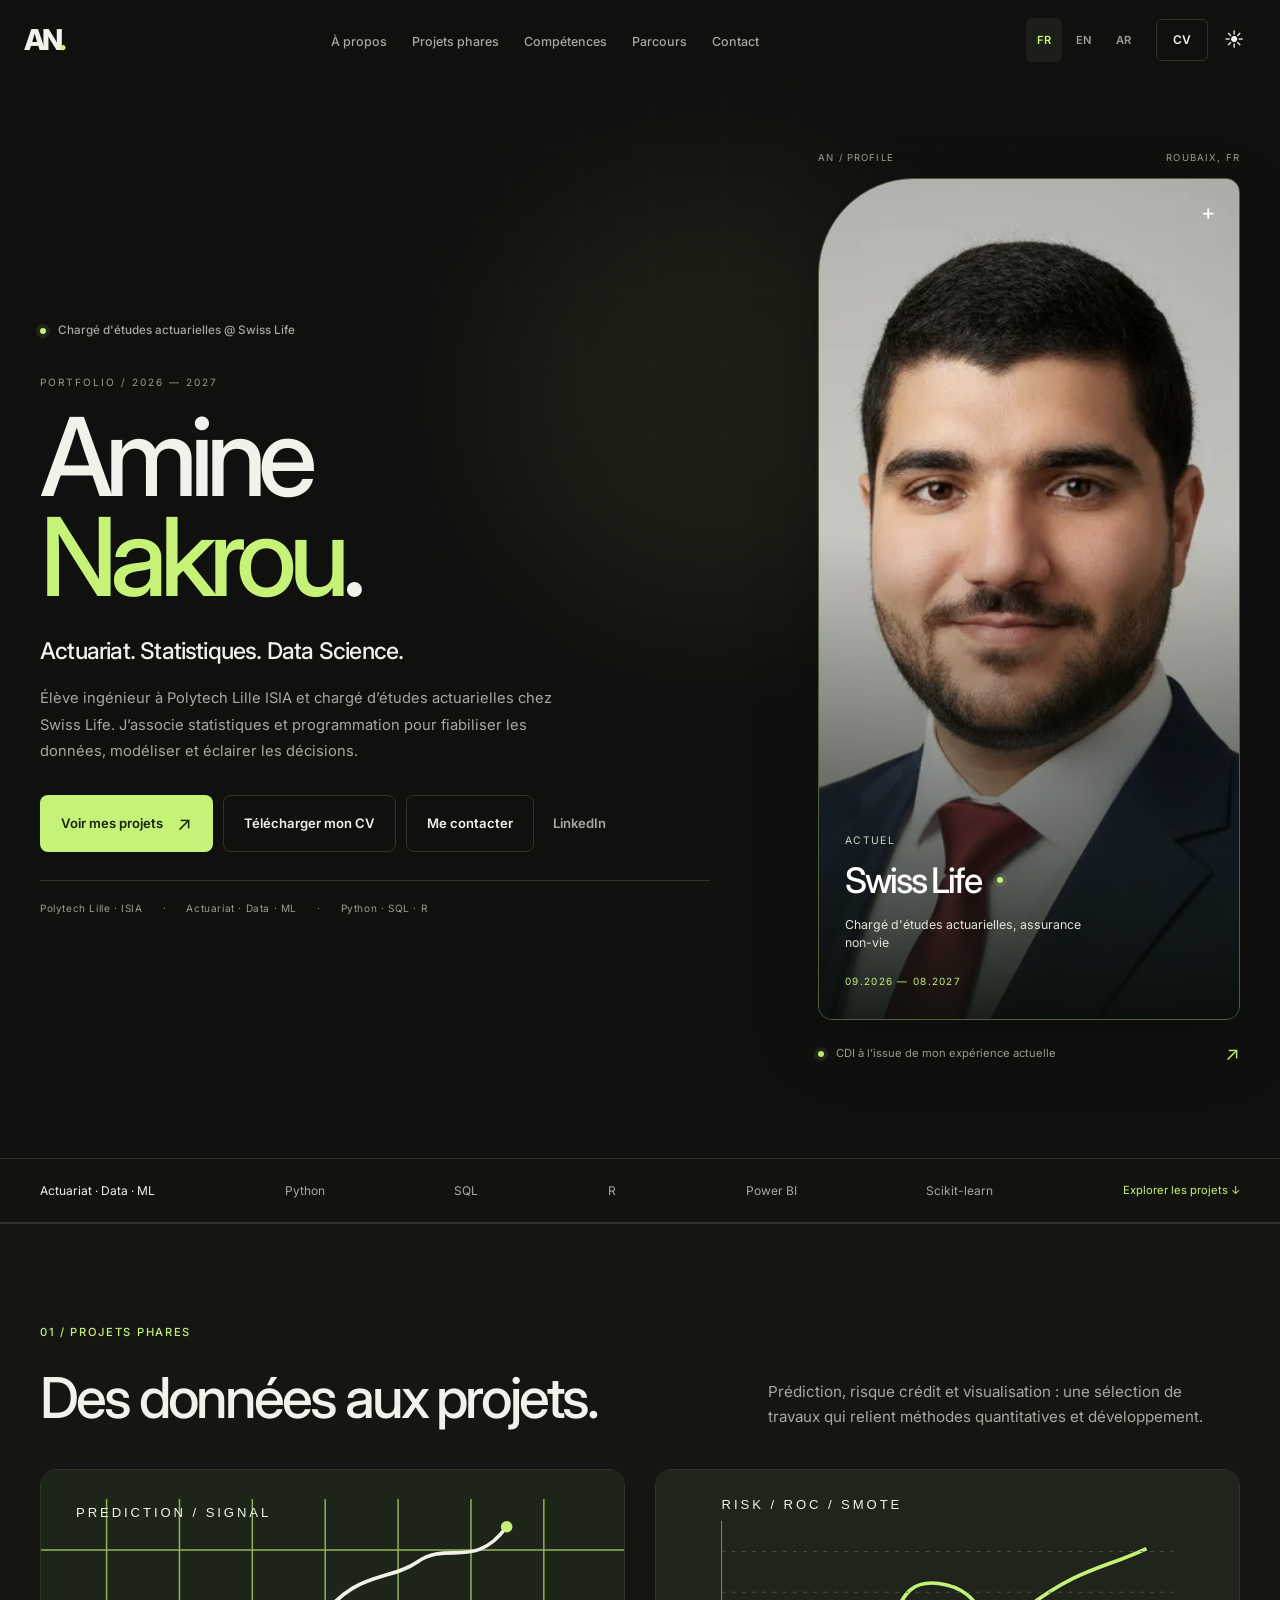
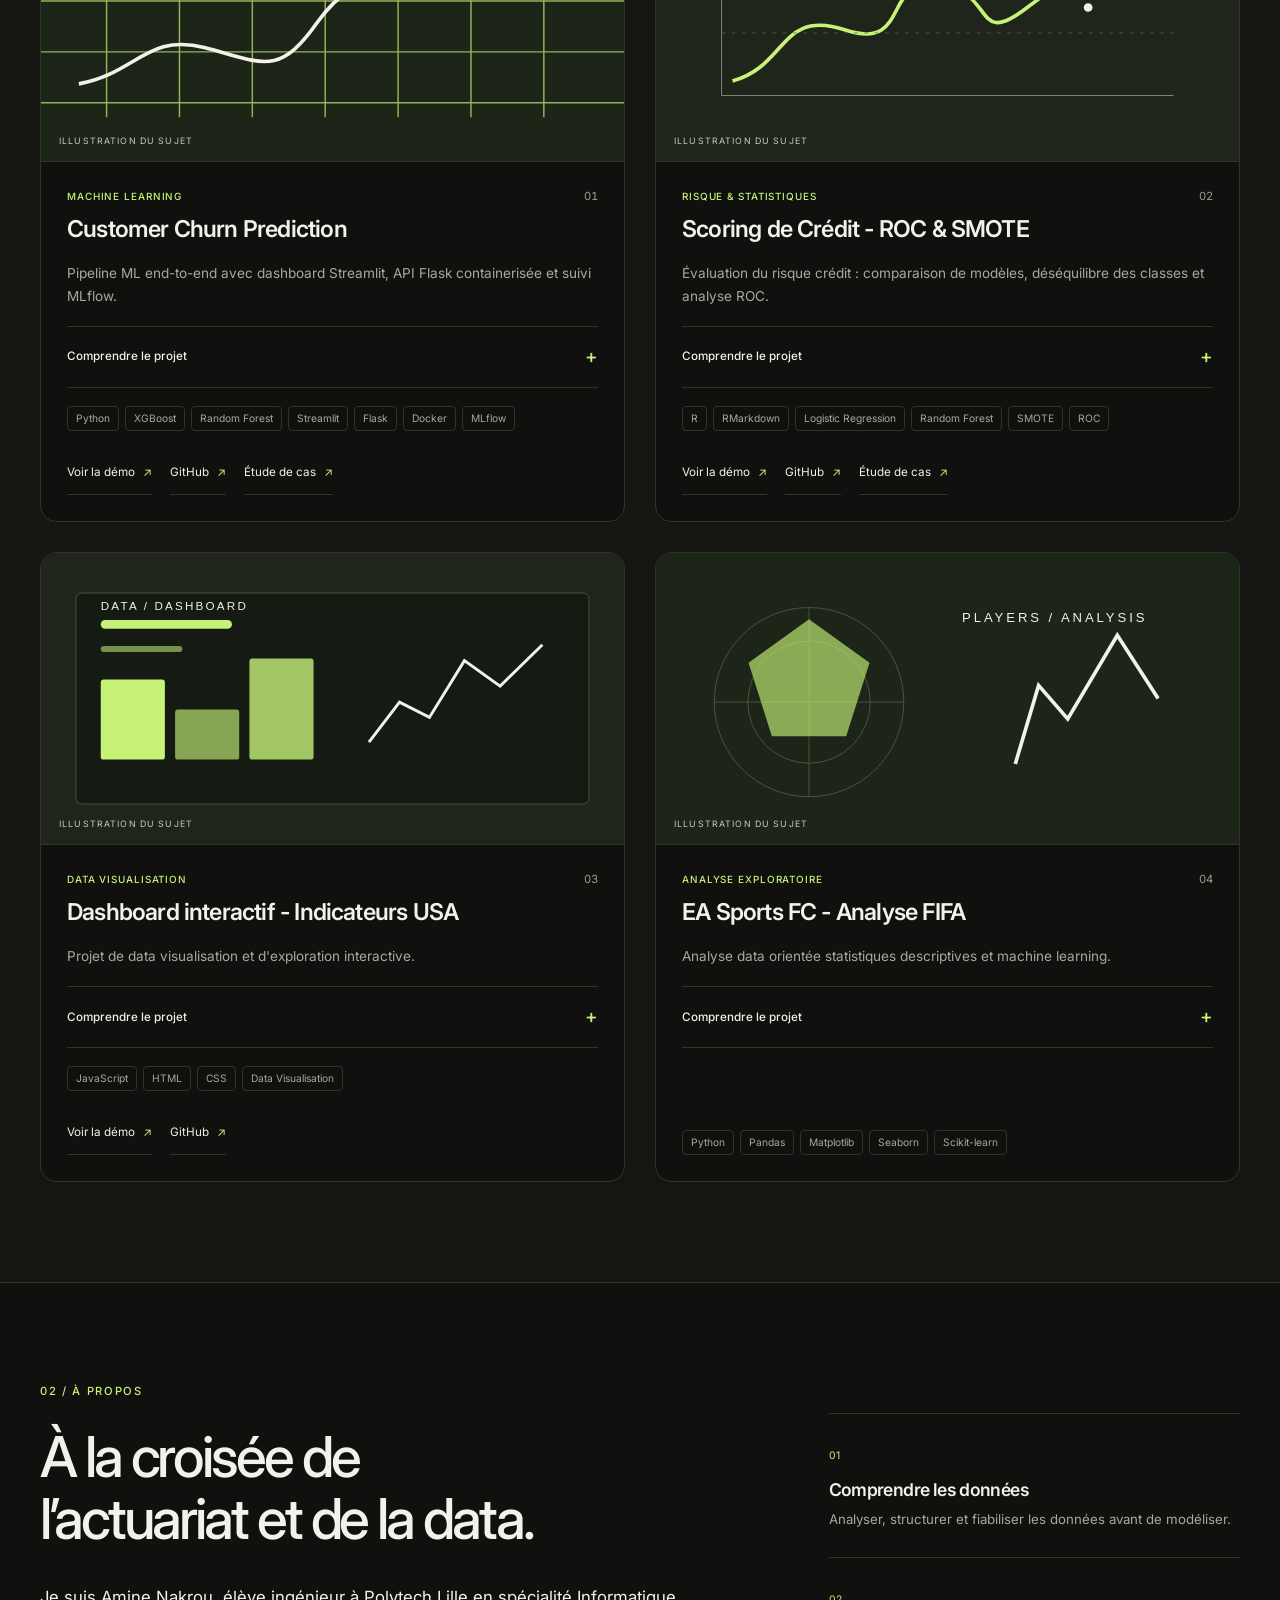
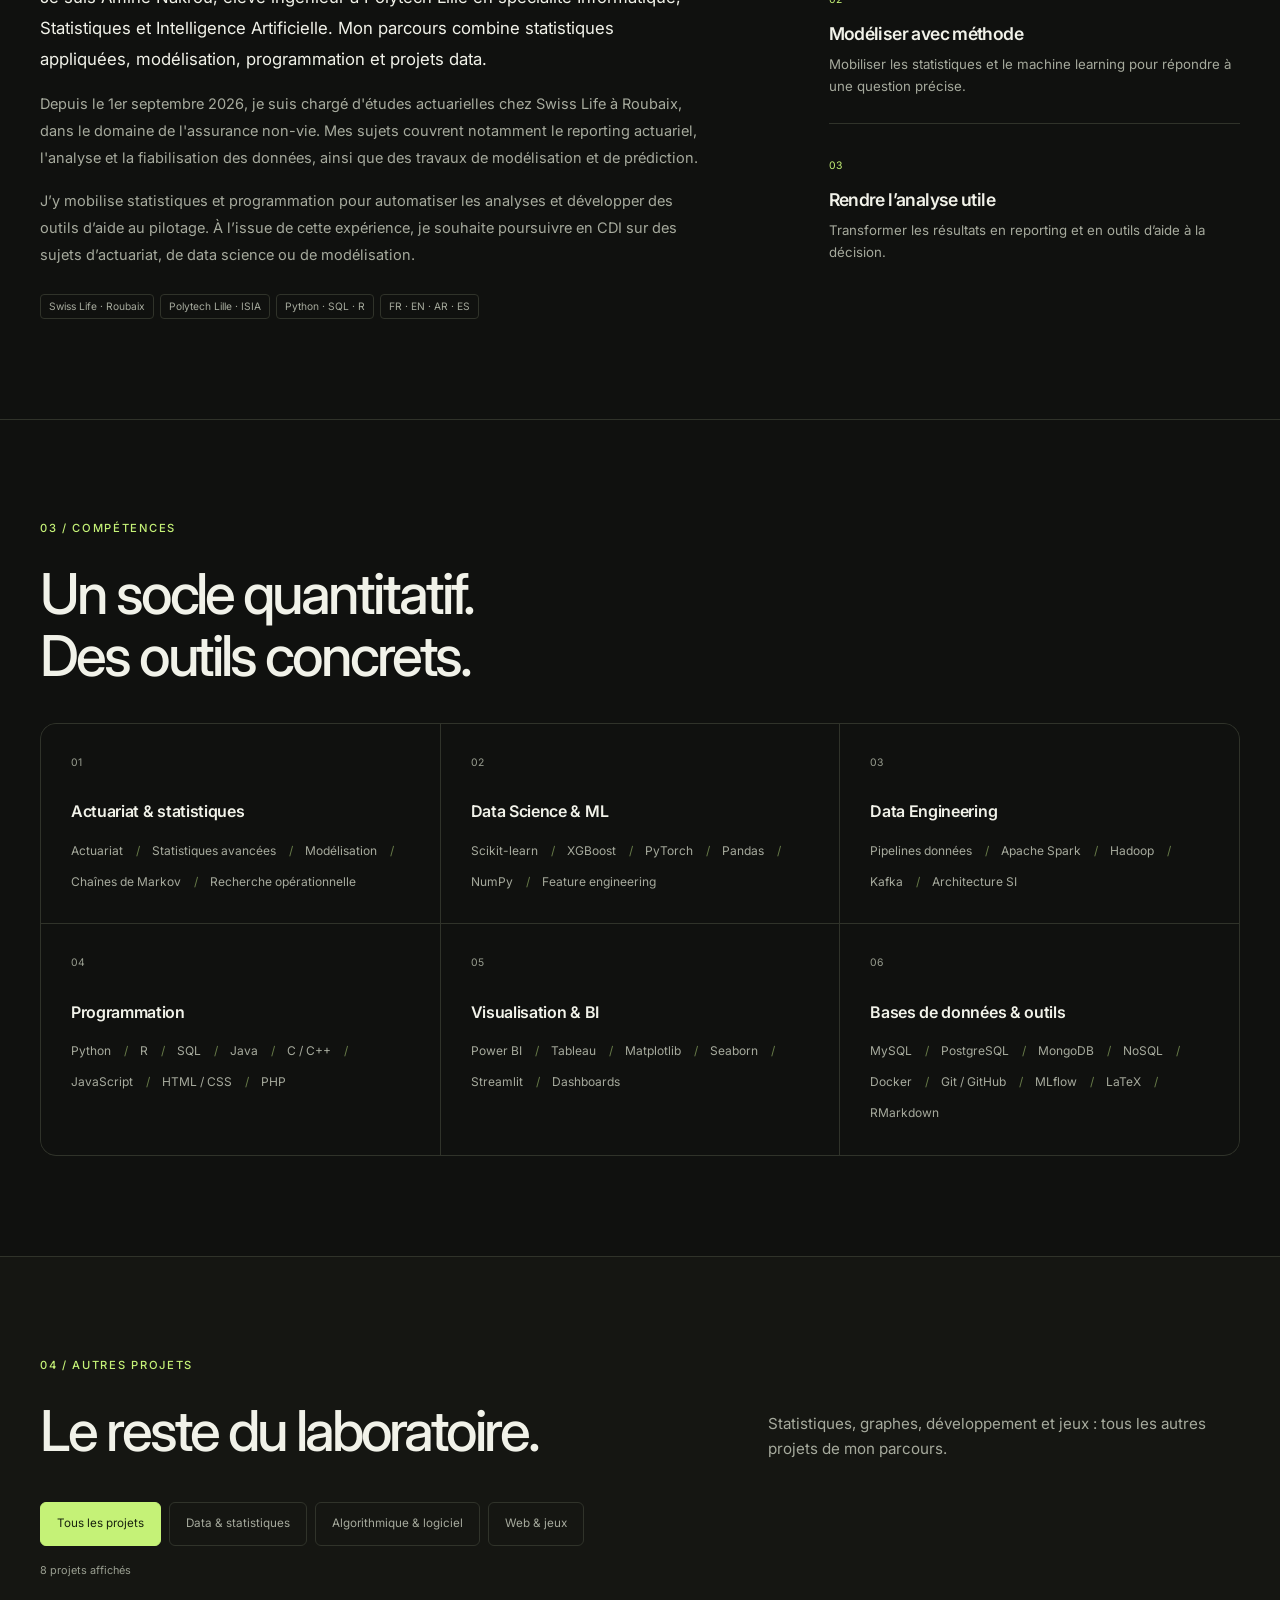
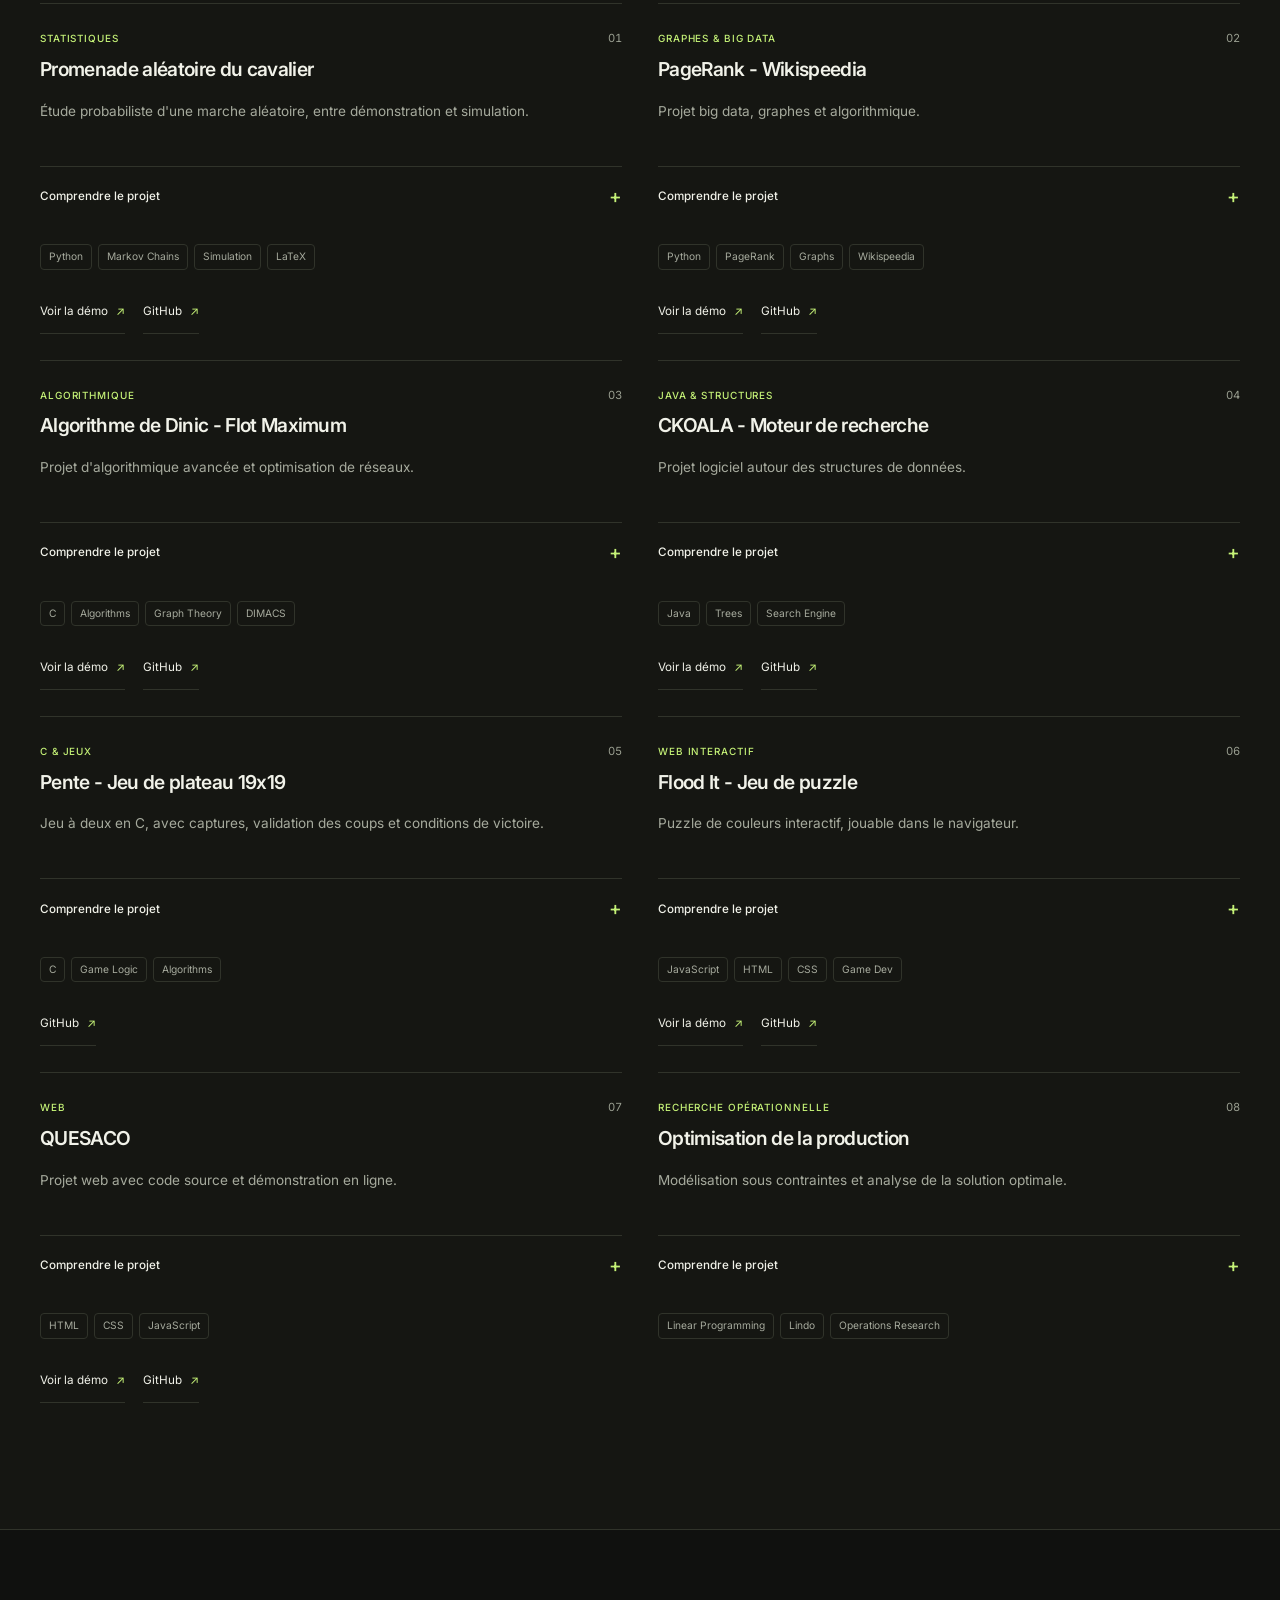
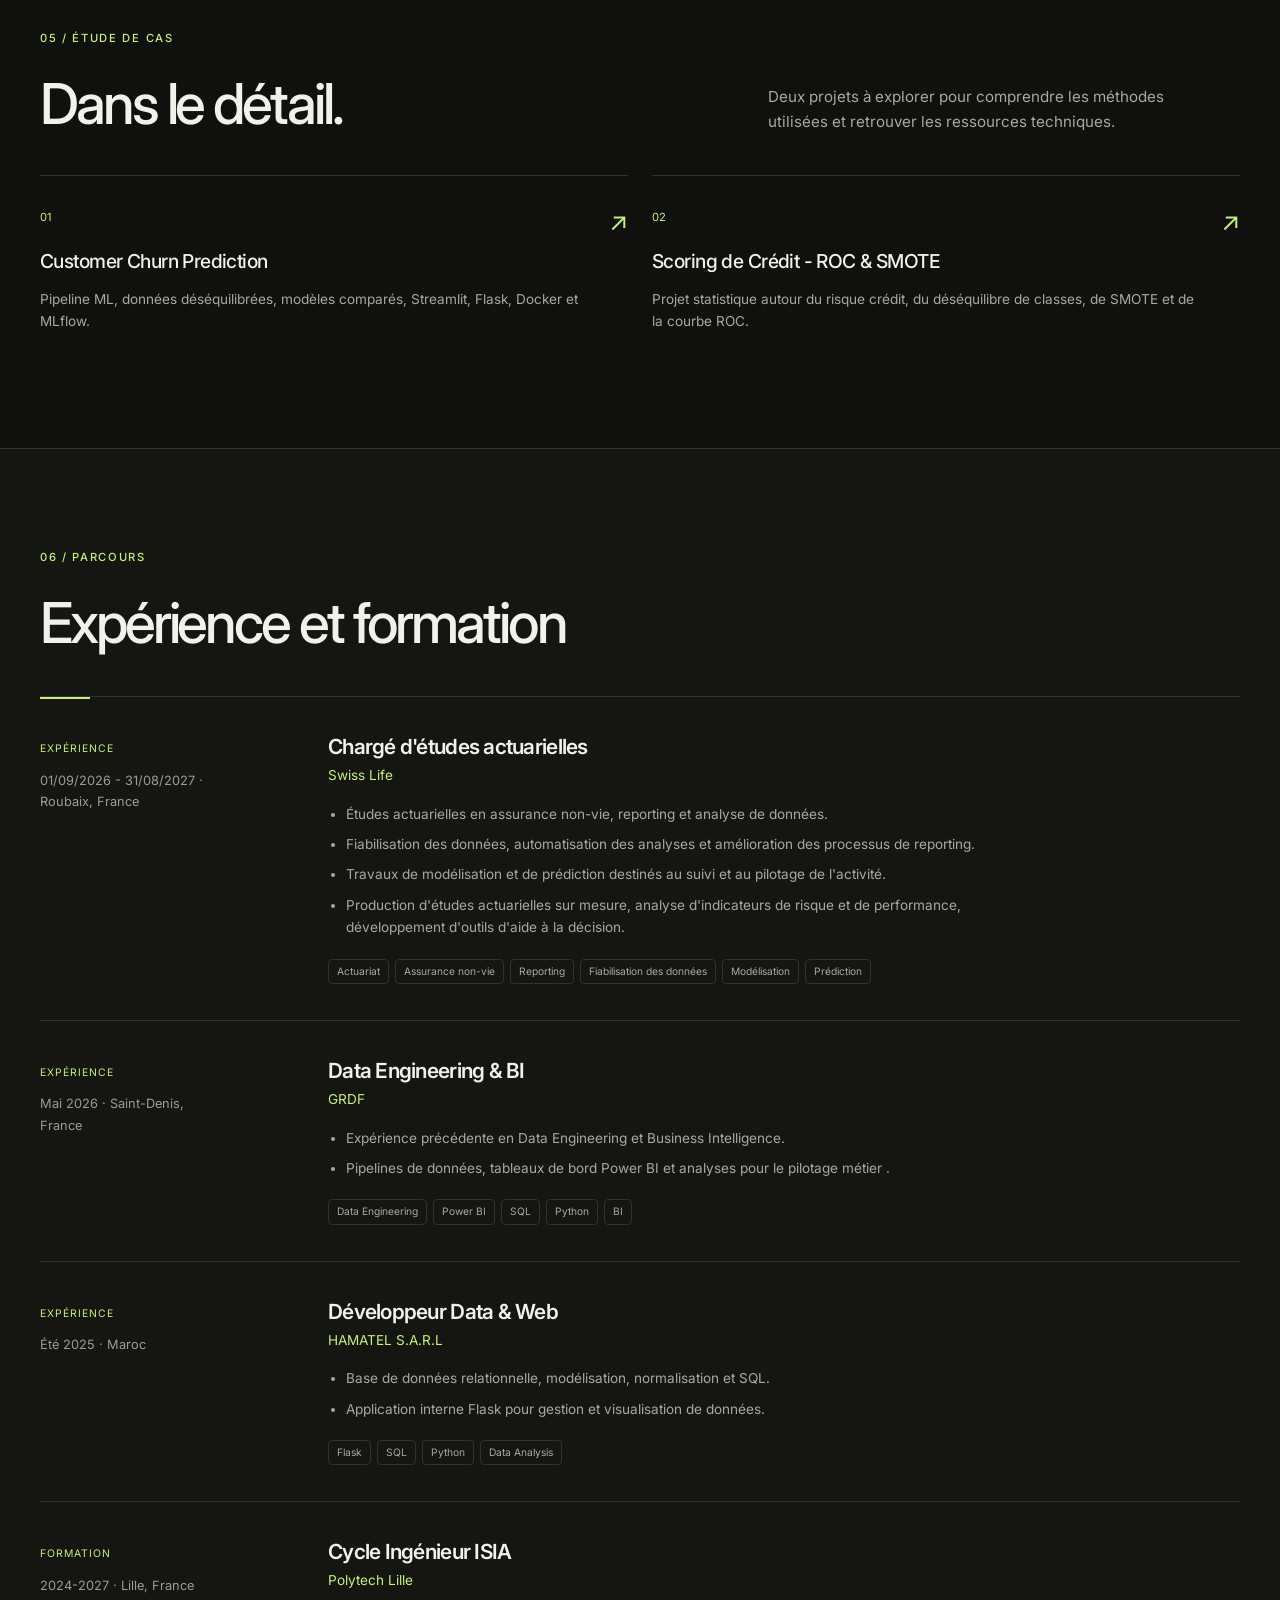
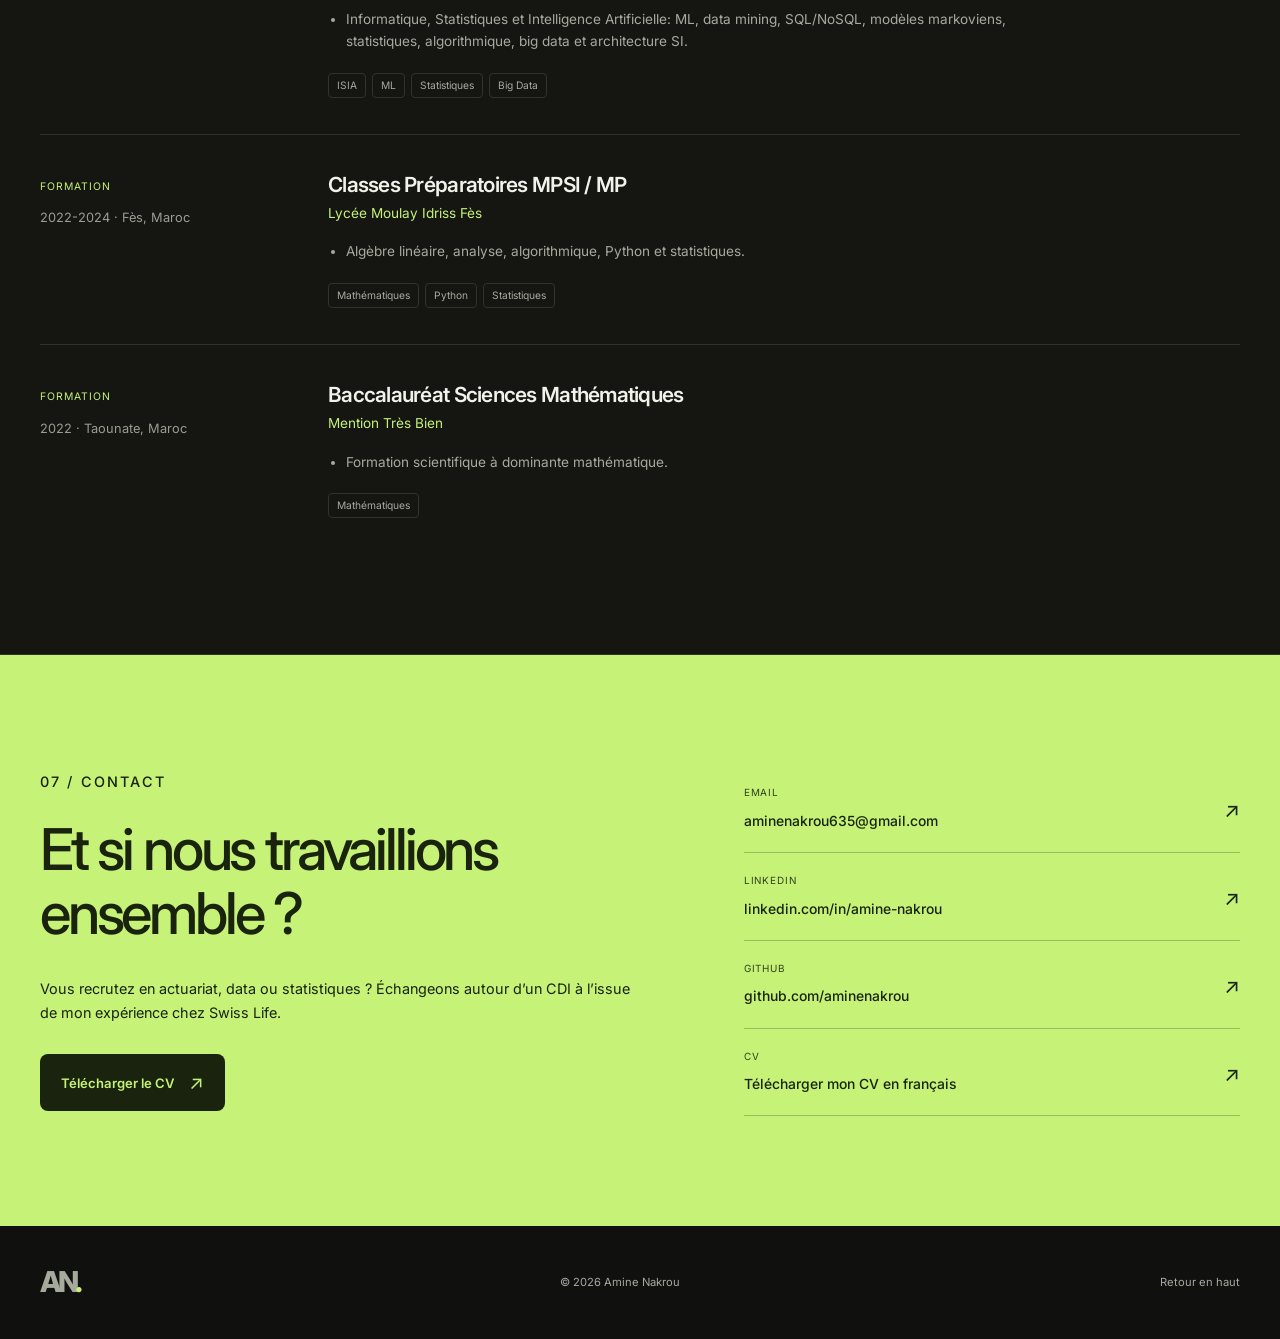
==== commit 92e8042f: "style: refine portfolio visual composition" ====
--- a/index.html
+++ b/index.html
@@ -22,7 +22,7 @@
   <link rel="preconnect" href="https://fonts.googleapis.com" />
   <link rel="preconnect" href="https://fonts.gstatic.com" crossorigin />
   <link href="https://fonts.googleapis.com/css2?family=Inter:wght@400;500;600;700;800&display=swap" rel="stylesheet" />
-  <link rel="stylesheet" href="style.css?v=20260910-4" />
+  <link rel="stylesheet" href="style.css?v=20260910-5" />
   <script>
     (function () {
       try {
@@ -220,6 +220,6 @@
     </div>
   </footer>
   <noscript><p class="section-inner">Les projets détaillés nécessitent JavaScript. <a href="https://github.com/aminenakrou">Voir les projets sur GitHub</a>.</p></noscript>
-  <script src="script.js?v=20260910-4" defer></script>
+  <script src="script.js?v=20260910-5" defer></script>
 </body>
 </html>
--- a/style.css
+++ b/style.css
@@ -1,13 +1,13 @@
 /* AN. — design tokens */
 :root{color-scheme:dark;--bg:#10110f;--bg-2:#151612;--bg-3:#1c1e19;--text:#f1f2e9;--muted:#a6aa9d;--soft:#999e90;--accent:#c5f277;--on-accent:#19230e;--line:#30332a;--line-strong:#677b49;--radius:16px;--font-body:Inter,Arial,system-ui,sans-serif;--font-display:var(--font-body);--ease:cubic-bezier(.2,.8,.2,1)}
 [data-theme="light"]{color-scheme:light;--bg:#f6f5ef;--bg-2:#eeeee5;--bg-3:#fffef8;--text:#20251b;--muted:#565e4c;--soft:#616958;--accent:#41651b;--on-accent:#fff;--line:#d4d8c9;--line-strong:#78915f}
-*,*::before,*::after{box-sizing:border-box}html{scroll-behavior:smooth;scroll-padding-top:100px}body{margin:0;background:var(--bg);color:var(--text);font-family:var(--font-body);line-height:1.65;-webkit-font-smoothing:antialiased}a{color:inherit;text-decoration:none}button{font:inherit;color:inherit;cursor:pointer}img{display:block;max-width:100%}button,a{-webkit-tap-highlight-color:transparent}::selection{background:var(--accent);color:var(--on-accent)}:focus-visible{outline:2px solid var(--accent);outline-offset:5px}[hidden]{display:none!important}h1,h2,h3,p{margin-top:0}h1,h2,h3{text-wrap:balance}h2{font-size:clamp(2rem,4.4vw,3.8rem);font-weight:500;line-height:1.1;letter-spacing:-.055em;margin-bottom:2rem;max-width:780px}h3{font-size:1.35rem;line-height:1.3;letter-spacing:-.035em;font-weight:600;margin-bottom:.8rem}p{margin-bottom:1rem}svg{max-width:100%}.skip-link{position:fixed;top:12px;left:12px;transform:translateY(-160%);z-index:3000;background:var(--accent);color:var(--on-accent);padding:12px 20px;border-radius:8px}.skip-link:focus{transform:none}.scroll-progress{height:2px;background:var(--accent);width:0;position:fixed;inset:0 auto auto 0;z-index:2000}
+*,*::before,*::after{box-sizing:border-box}html{scroll-behavior:smooth;scroll-padding-top:100px}body{margin:0;background:radial-gradient(circle at 86% -10%,color-mix(in srgb,var(--accent) 8%,transparent),transparent 30rem),var(--bg);color:var(--text);font-family:var(--font-body);line-height:1.65;-webkit-font-smoothing:antialiased}body::before{content:"";position:fixed;inset:0;z-index:-1;pointer-events:none;opacity:.28;background-image:linear-gradient(color-mix(in srgb,var(--text) 6%,transparent) 1px,transparent 1px),linear-gradient(90deg,color-mix(in srgb,var(--text) 6%,transparent) 1px,transparent 1px);background-size:72px 72px;mask-image:radial-gradient(ellipse at 50% 0,black,transparent 65%)}a{color:inherit;text-decoration:none}button{font:inherit;color:inherit;cursor:pointer}img{display:block;max-width:100%}button,a{-webkit-tap-highlight-color:transparent}::selection{background:var(--accent);color:var(--on-accent)}:focus-visible{outline:2px solid var(--accent);outline-offset:5px}[hidden]{display:none!important}h1,h2,h3,p{margin-top:0}h1,h2,h3{text-wrap:balance}h2{font-size:clamp(2rem,4.4vw,3.8rem);font-weight:500;line-height:1.1;letter-spacing:-.055em;margin-bottom:2rem;max-width:780px}h3{font-size:1.35rem;line-height:1.3;letter-spacing:-.035em;font-weight:600;margin-bottom:.8rem}p{margin-bottom:1rem}svg{max-width:100%}.skip-link{position:fixed;top:12px;left:12px;transform:translateY(-160%);z-index:3000;background:var(--accent);color:var(--on-accent);padding:12px 20px;border-radius:8px}.skip-link:focus{transform:none}.scroll-progress{height:2px;background:var(--accent);width:0;position:fixed;inset:0 auto auto 0;z-index:2000}
 /* Navigation */
 .navbar{position:fixed;inset:0 0 auto;z-index:1000;display:flex;align-items:center;justify-content:space-between;gap:24px;padding:18px max(24px,calc((100% - 1240px)/2));border-bottom:1px solid transparent;background:color-mix(in srgb,var(--bg) 94%,transparent);backdrop-filter:blur(16px)}.navbar.scrolled{border-color:var(--line)}.nav-logo,.footer-logo{font-size:1.8rem;font-weight:800;letter-spacing:-.12em;line-height:1}.nav-logo span,.footer-logo span{color:var(--accent)}.nav-links{display:flex;align-items:center;list-style:none;gap:25px;padding:0;margin:0}.nav-item{font-size:.78rem;color:var(--muted);font-weight:500;transition:color .2s}.nav-item:hover,.nav-item.active{color:var(--text)}.nav-item.active{box-shadow:0 1px var(--accent);padding-bottom:6px}.nav-actions,.lang-switcher{display:flex;align-items:center;gap:4px}.lang-switcher{margin-inline-end:10px}.lang-btn{background:none;border:0;color:var(--soft);min-width:36px;min-height:44px;font-size:.7rem;font-weight:600;border-radius:6px}.lang-btn.active{color:var(--accent);background:var(--bg-3)}.nav-cv{font-size:.75rem;font-weight:600;padding:10px 16px;border:1px solid var(--line);border-radius:6px}.icon-btn,.burger{width:44px;height:44px;display:inline-flex;align-items:center;justify-content:center;border:0;background:transparent;border-radius:6px}.icon-btn{font-size:1.2rem}.burger{display:none;flex-direction:column;gap:6px}.burger span{width:20px;height:2px;background:var(--text);transition:transform .2s}.burger[aria-expanded="true"] span:first-child{transform:translateY(4px) rotate(45deg)}.burger[aria-expanded="true"] span:last-child{transform:translateY(-4px) rotate(-45deg)}.mobile-menu{position:fixed;z-index:999;top:80px;inset-inline:16px;padding:16px;background:var(--bg-3);border:1px solid var(--line);border-radius:12px;max-height:calc(100dvh - 100px);overflow-y:auto;box-shadow:0 30px 70px #0005}.mobile-link{display:block;padding:12px;font-size:1.2rem}.mobile-socials{display:flex;flex-wrap:wrap;gap:20px;border-top:1px solid var(--line);padding:16px 12px}.mobile-socials a{padding-block:8px;font-size:.85rem;color:var(--muted)}
 /* Page composition */
 .section{padding:100px 0;border-top:1px solid var(--line)}.section-inner{width:min(1200px,calc(100% - 80px));margin-inline:auto}.section-muted{background:var(--bg-2)}.section-kicker{font:500 .7rem/1.5 var(--font-body);letter-spacing:.15em;text-transform:uppercase;color:var(--accent);margin-bottom:26px}.section-title-row{display:grid;grid-template-columns:1.1fr .8fr;gap:80px;align-items:end;margin-bottom:40px}.section-title-row h2{margin:0}.section-title-row p{color:var(--muted);font-size:.95rem;max-width:450px;margin:0}.btn{display:inline-flex;align-items:center;justify-content:center;gap:14px;min-height:48px;padding:14px 20px;border-radius:8px;font-size:.82rem;font-weight:600;border:1px solid transparent;line-height:1.4;transition:background .2s,transform .2s}.btn:hover{transform:translateY(-2px)}.btn-primary{background:var(--accent);color:var(--on-accent)}.btn-primary::after{content:'↗';font-size:1.2rem;font-weight:400}.btn-secondary{border-color:var(--line);background:transparent}.btn-secondary:hover{background:var(--bg-3);border-color:var(--soft)}.btn-link{color:var(--muted);padding-inline:8px}.hero-actions{display:flex;flex-wrap:wrap;gap:10px;margin-top:30px}
 /* Hero — portrait and editorial typography */
-.hero{padding:150px 0 70px;border:0;position:relative}.hero-inner{display:grid;grid-template-columns:minmax(0,1.35fr) minmax(0,.85fr);gap:9%;align-items:center}.eyebrow{color:var(--muted);font-size:.73rem;font-weight:500;margin-bottom:34px;display:flex;align-items:center;gap:12px}.status-dot{display:inline-block;flex:none;width:6px;height:6px;background:var(--accent);border-radius:50%;box-shadow:0 0 0 4px color-mix(in srgb,var(--accent) 9%,transparent)}.hero-overline{font-size:.63rem;color:var(--soft);letter-spacing:.2em;margin-bottom:16px}.hero h1{font-size:clamp(5rem,8.5vw,8rem);font-weight:500;line-height:.92;letter-spacing:-.075em;margin:0 0 28px}.hero h1>span{display:block}.hero h1>span:last-child{color:var(--accent)}.name-dot{color:var(--text)}.hero-position{font-size:clamp(1.1rem,1.8vw,1.45rem);line-height:1.4;font-weight:500;letter-spacing:-.035em;max-width:510px;margin-bottom:18px}.hero-summary{color:var(--muted);max-width:540px;font-size:.92rem;line-height:1.8}.hero-proof-row{display:flex;flex-wrap:wrap;gap:10px 20px;border-top:1px solid var(--line);margin-top:28px;padding-top:19px;font-size:.63rem;color:var(--soft);letter-spacing:.06em}.hero-proof-row span+span::before{content:'·';margin-inline-end:20px}.hero-portrait{min-width:0}.portrait-topline{display:flex;justify-content:space-between;margin-bottom:12px;font-size:.6rem;letter-spacing:.12em;color:var(--soft)}.portrait-frame{position:relative;border-radius:120px 12px 12px 12px;overflow:hidden;background:#343c30;isolation:isolate}.portrait-frame picture{display:block}.portrait-frame img{width:100%;aspect-ratio:4/5;object-fit:cover;object-position:center 28%;filter:grayscale(1);transition:filter .5s}.portrait-frame:hover img{filter:grayscale(.25)}.portrait-frame::after{content:'';position:absolute;inset:35% 0 0;background:linear-gradient(transparent,#0d120dd9);z-index:0;pointer-events:none}.portrait-cross{position:absolute;top:22px;right:24px;color:#fff;font-size:1.4rem;line-height:1}.portrait-caption{position:absolute;bottom:26px;inset-inline:26px;z-index:1;color:#fff}.portrait-caption>span:first-child{font-size:.65rem;color:#d2d8c9;text-transform:uppercase;letter-spacing:.13em}.portrait-caption strong{display:flex;align-items:center;gap:16px;font-size:2.2rem;letter-spacing:-.06em;font-weight:500}.portrait-caption .status-dot{background:#c5f277}.portrait-caption p{font-size:.77rem;max-width:260px;color:#e1e6d9;line-height:1.5;margin:6px 0 14px}.portrait-date{font-size:.62rem;letter-spacing:.13em;color:#c5f277}.availability{display:flex;align-items:center;gap:12px;font-size:.7rem;padding:18px 0;color:var(--muted)}.availability>span:last-child{margin-inline-start:auto;font-size:1.2rem;color:var(--accent)}.expertise-strip{border-block:1px solid var(--line)}.expertise-strip .section-inner{display:flex;align-items:center;justify-content:space-between;flex-wrap:wrap;gap:20px;padding-block:22px;color:var(--muted);font-size:.75rem}.expertise-strip span:first-child{color:var(--text)}.expertise-strip a{font-size:.7rem;color:var(--accent)}
+.hero{padding:150px 0 70px;border:0;position:relative}.hero::before{content:"";position:absolute;inset:15% auto auto 38%;width:28rem;height:28rem;border-radius:50%;background:color-mix(in srgb,var(--accent) 6%,transparent);filter:blur(70px);pointer-events:none}.hero-inner{display:grid;grid-template-columns:minmax(0,1.35fr) minmax(360px,.85fr);gap:9%;align-items:center;position:relative}.eyebrow{color:var(--muted);font-size:.73rem;font-weight:500;margin-bottom:34px;display:flex;align-items:center;gap:12px}.status-dot{display:inline-block;flex:none;width:6px;height:6px;background:var(--accent);border-radius:50%;box-shadow:0 0 0 4px color-mix(in srgb,var(--accent) 9%,transparent)}.hero-overline{font-size:.63rem;color:var(--soft);letter-spacing:.2em;margin-bottom:16px}.hero h1{font-size:clamp(5rem,8.5vw,8rem);font-weight:500;line-height:.92;letter-spacing:-.075em;margin:0 0 28px}.hero h1>span{display:block}.hero h1>span:last-child{color:var(--accent)}.name-dot{color:var(--text)}.hero-position{font-size:clamp(1.1rem,1.8vw,1.45rem);line-height:1.4;font-weight:500;letter-spacing:-.035em;max-width:510px;margin-bottom:18px}.hero-summary{color:var(--muted);max-width:540px;font-size:.92rem;line-height:1.8}.hero-proof-row{display:flex;flex-wrap:wrap;gap:10px 20px;border-top:1px solid var(--line);margin-top:28px;padding-top:19px;font-size:.63rem;color:var(--soft);letter-spacing:.06em}.hero-proof-row span+span::before{content:'·';margin-inline-end:20px}.hero-portrait{min-width:0;max-width:430px;width:100%;margin-inline-start:auto}.portrait-topline{display:flex;justify-content:space-between;margin-bottom:12px;font-size:.6rem;letter-spacing:.12em;color:var(--soft)}.portrait-frame{position:relative;border-radius:96px 14px 14px 14px;overflow:hidden;background:#343c30;isolation:isolate;border:1px solid color-mix(in srgb,var(--accent) 22%,var(--line));box-shadow:0 24px 70px rgba(0,0,0,.24)}.portrait-frame picture{display:block}.portrait-frame img{width:100%;aspect-ratio:1.067/1;object-fit:cover;object-position:center center;filter:grayscale(.12) contrast(1.02);transition:filter .5s,transform .6s var(--ease)}.portrait-frame:hover img{filter:grayscale(0) contrast(1.03);transform:scale(1.018)}.portrait-frame::after{content:'';position:absolute;inset:42% 0 0;background:linear-gradient(transparent,rgba(8,13,8,.92));z-index:0;pointer-events:none}.portrait-cross{position:absolute;top:22px;right:24px;color:#fff;font-size:1.4rem;line-height:1}.portrait-caption{position:absolute;bottom:26px;inset-inline:26px;z-index:1;color:#fff}.portrait-caption>span:first-child{font-size:.65rem;color:#d2d8c9;text-transform:uppercase;letter-spacing:.13em}.portrait-caption strong{display:flex;align-items:center;gap:16px;font-size:2.2rem;letter-spacing:-.06em;font-weight:500}.portrait-caption .status-dot{background:#c5f277}.portrait-caption p{font-size:.77rem;max-width:260px;color:#e1e6d9;line-height:1.5;margin:6px 0 14px}.portrait-date{font-size:.62rem;letter-spacing:.13em;color:#c5f277}.availability{display:flex;align-items:center;gap:12px;font-size:.7rem;padding:18px 0;color:var(--muted)}.availability>span:last-child{margin-inline-start:auto;font-size:1.2rem;color:var(--accent)}.expertise-strip{border-block:1px solid var(--line);background:color-mix(in srgb,var(--bg-2) 55%,transparent)}.expertise-strip .section-inner{display:flex;align-items:center;justify-content:space-between;flex-wrap:wrap;gap:20px;padding-block:22px;color:var(--muted);font-size:.75rem}.expertise-strip span:first-child{color:var(--text)}.expertise-strip a{font-size:.7rem;color:var(--accent)}
 /* Project gallery */
 .featured-grid{display:grid;grid-template-columns:repeat(2,minmax(0,1fr));gap:30px}.project-card{min-width:0}.featured-card{border:1px solid var(--line);border-radius:var(--radius);background:var(--bg);overflow:hidden;display:flex;flex-direction:column;transition:border-color .25s,transform .25s}.featured-card:hover{border-color:var(--line-strong);transform:translateY(-3px)}.project-visual{position:relative;display:block;overflow:hidden;border-bottom:1px solid var(--line);background:#191e16;aspect-ratio:2/1}.project-visual img{width:100%;height:100%;object-fit:cover;transition:transform .6s var(--ease)}.featured-card:hover .project-visual img{transform:scale(1.025)}.visual-label{position:absolute;inset-inline-start:18px;bottom:12px;font-size:.55rem;letter-spacing:.13em;text-transform:uppercase;color:#c3cdb6}.project-body{padding:26px;display:flex;flex:1;flex-direction:column;gap:18px}.project-top{display:flex;align-items:start;justify-content:space-between;gap:12px}.project-index{font-size:.7rem;color:var(--soft);font-variant-numeric:tabular-nums;line-height:1.5}.project-label-row{display:flex;gap:8px;margin-bottom:10px}.project-label{display:none}.project-area{font-size:.62rem;color:var(--accent);letter-spacing:.09em;text-transform:uppercase;font-weight:500}.project-title-wrap h3{font-size:1.45rem;margin:0}.project-summary{color:var(--muted);font-size:.85rem;line-height:1.7;margin:0;max-width:64ch}.project-details{border-block:1px solid var(--line)}.project-details summary{display:flex;justify-content:space-between;align-items:center;gap:16px;padding:14px 0;font-size:.73rem;font-weight:500;cursor:pointer;list-style:none;min-height:44px}.project-details summary::-webkit-details-marker{display:none}.project-details summary::after{content:'+';color:var(--accent);font-size:1.2rem}.project-details[open] summary::after{content:'−'}.project-facts{margin:0 0 18px}.project-facts dl{margin:0;display:grid;gap:12px}.fact-item{display:grid;grid-template-columns:76px minmax(0,1fr);gap:14px}.project-facts dt{font-size:.63rem;text-transform:uppercase;letter-spacing:.06em;color:var(--soft);padding-top:3px}.project-facts dd{margin:0;color:var(--muted);font-size:.78rem;line-height:1.7}.project-footer{margin-top:auto;display:grid;gap:20px}.project-tags,.info-chips{display:flex;gap:6px;flex-wrap:wrap;padding:0;margin:0;list-style:none}.project-tags span,.info-chips li{font-size:.64rem;color:var(--muted);border:1px solid var(--line);border-radius:4px;padding:4px 8px;line-height:1.5}.card-actions{display:flex;gap:10px 18px;flex-wrap:wrap}.card-actions a{display:inline-flex;align-items:center;gap:8px;min-height:44px;font-size:.73rem;color:var(--text);border-bottom:1px solid var(--line)}.card-actions a::after{content:'↗';color:var(--accent)}.card-actions a:hover{color:var(--accent);border-color:var(--accent)}.project-filters{display:flex;flex-wrap:wrap;gap:8px;margin:0 0 12px}.project-filters button{border:1px solid var(--line);border-radius:6px;background:transparent;font-size:.73rem;padding:11px 16px;min-height:44px;color:var(--muted)}.project-filters button[aria-pressed="true"]{color:var(--on-accent);background:var(--accent);border-color:var(--accent)}.filter-status{font-size:.68rem;color:var(--soft);margin:16px 0 24px}.projects-list{display:grid;grid-template-columns:repeat(2,minmax(0,1fr));gap:0 36px}.projects-list .project-card{border-top:1px solid var(--line)}.projects-list .project-body{padding:26px 0}.projects-list .project-title-wrap h3{font-size:1.2rem}.projects-list .project-summary{min-height:3rem}.projects-list .project-details{border-bottom:0}
 /* Profile and competencies */
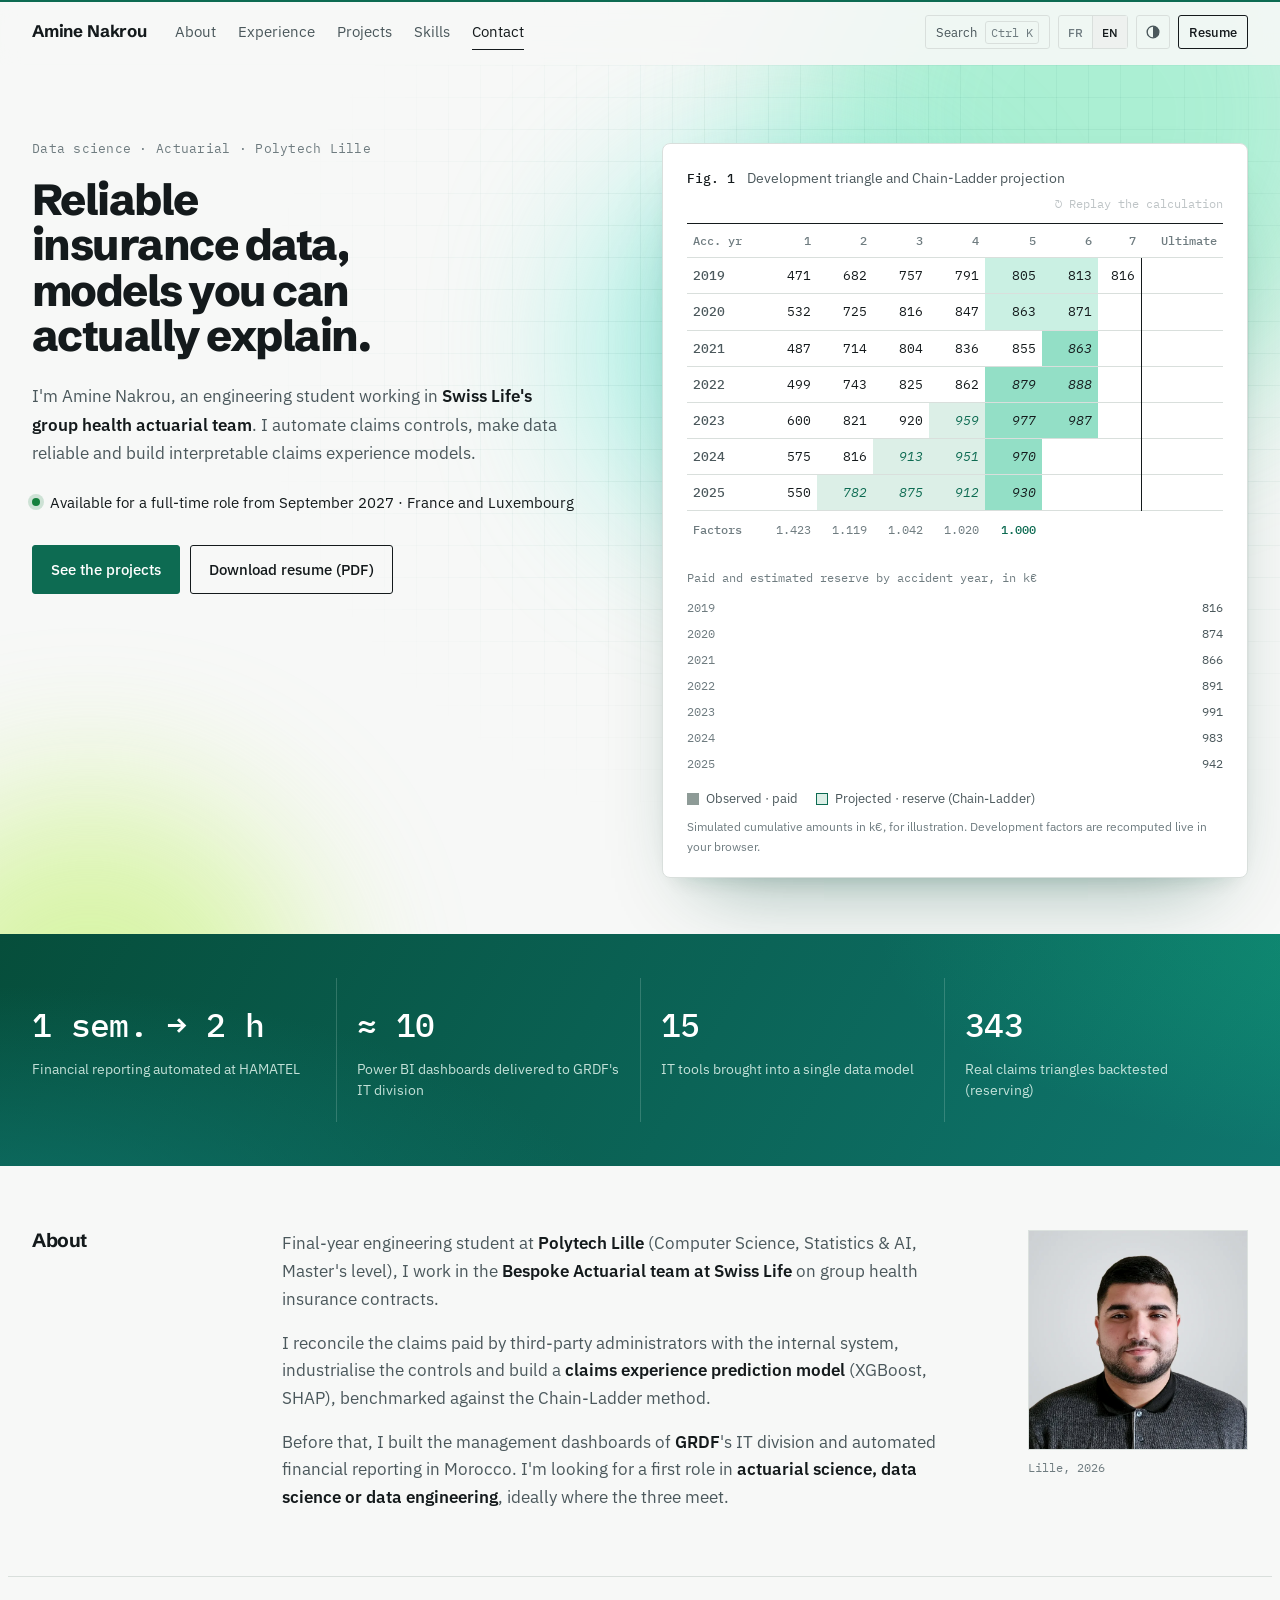
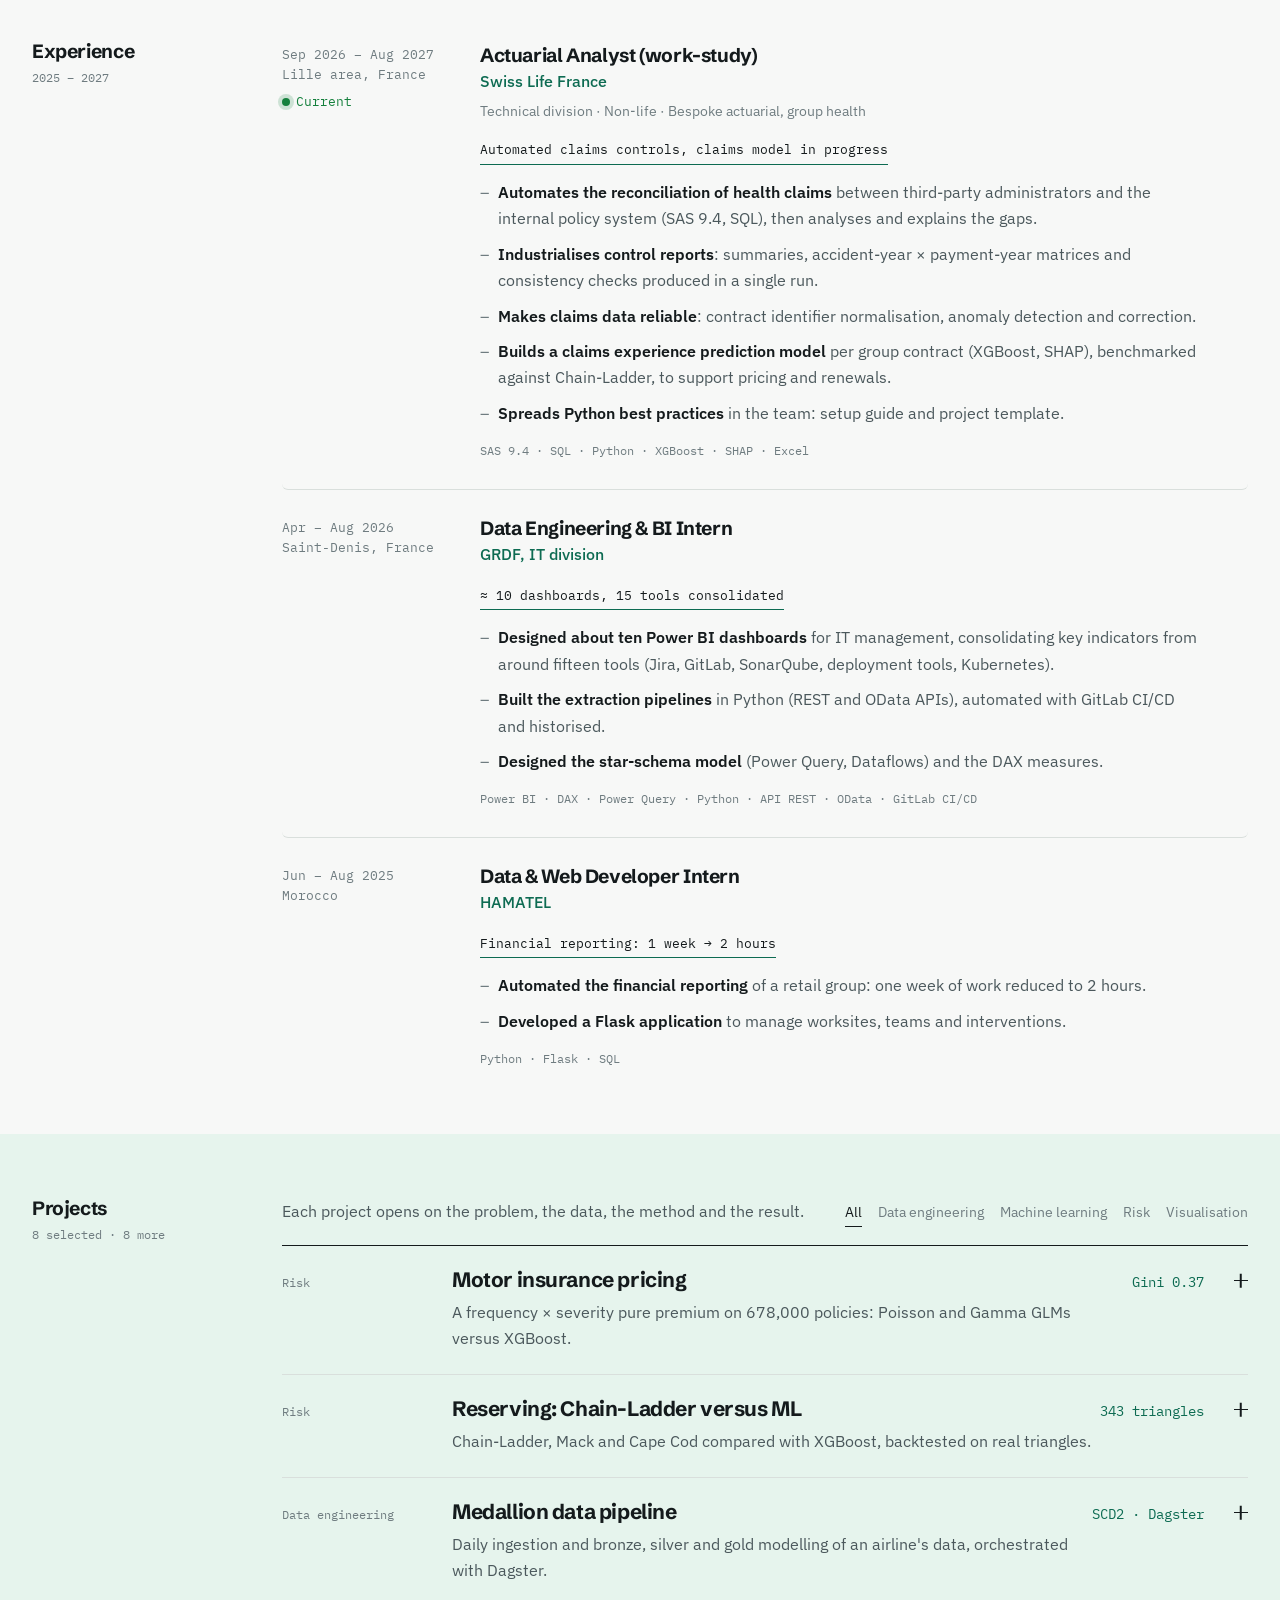
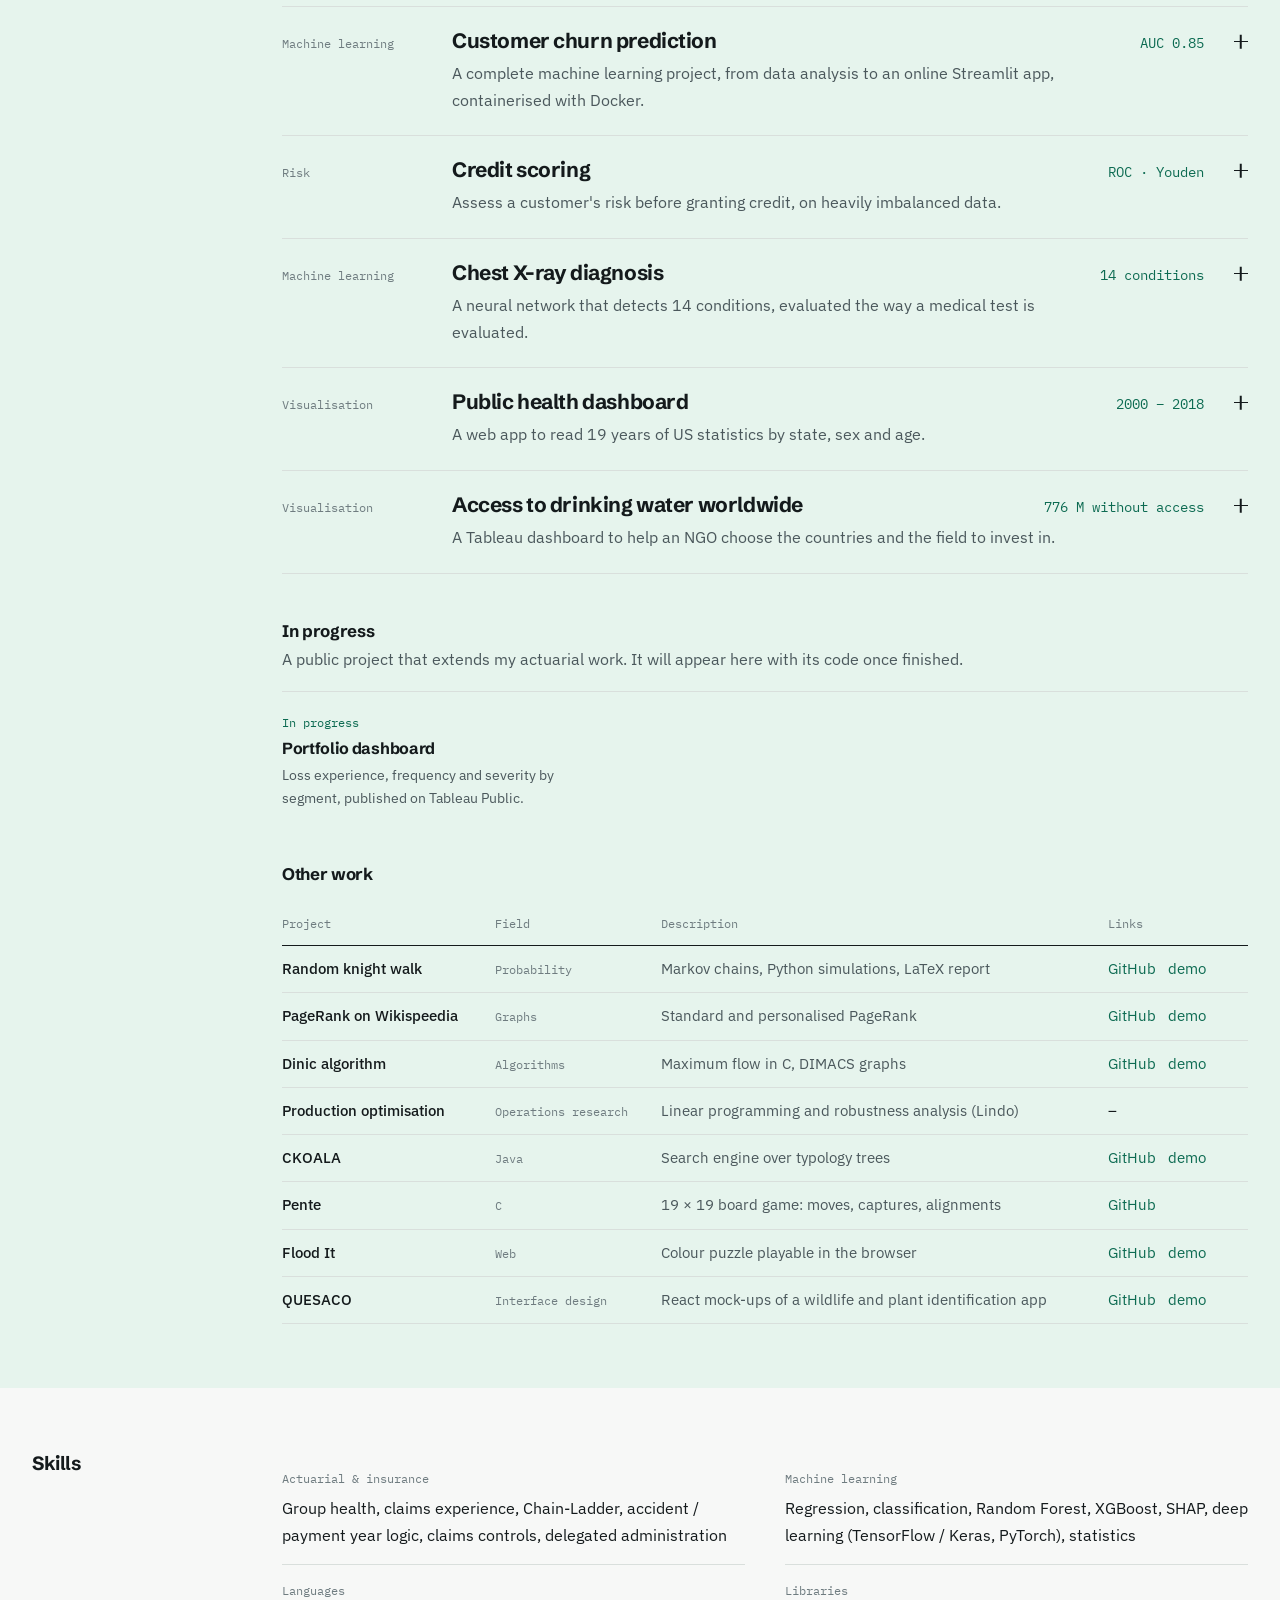
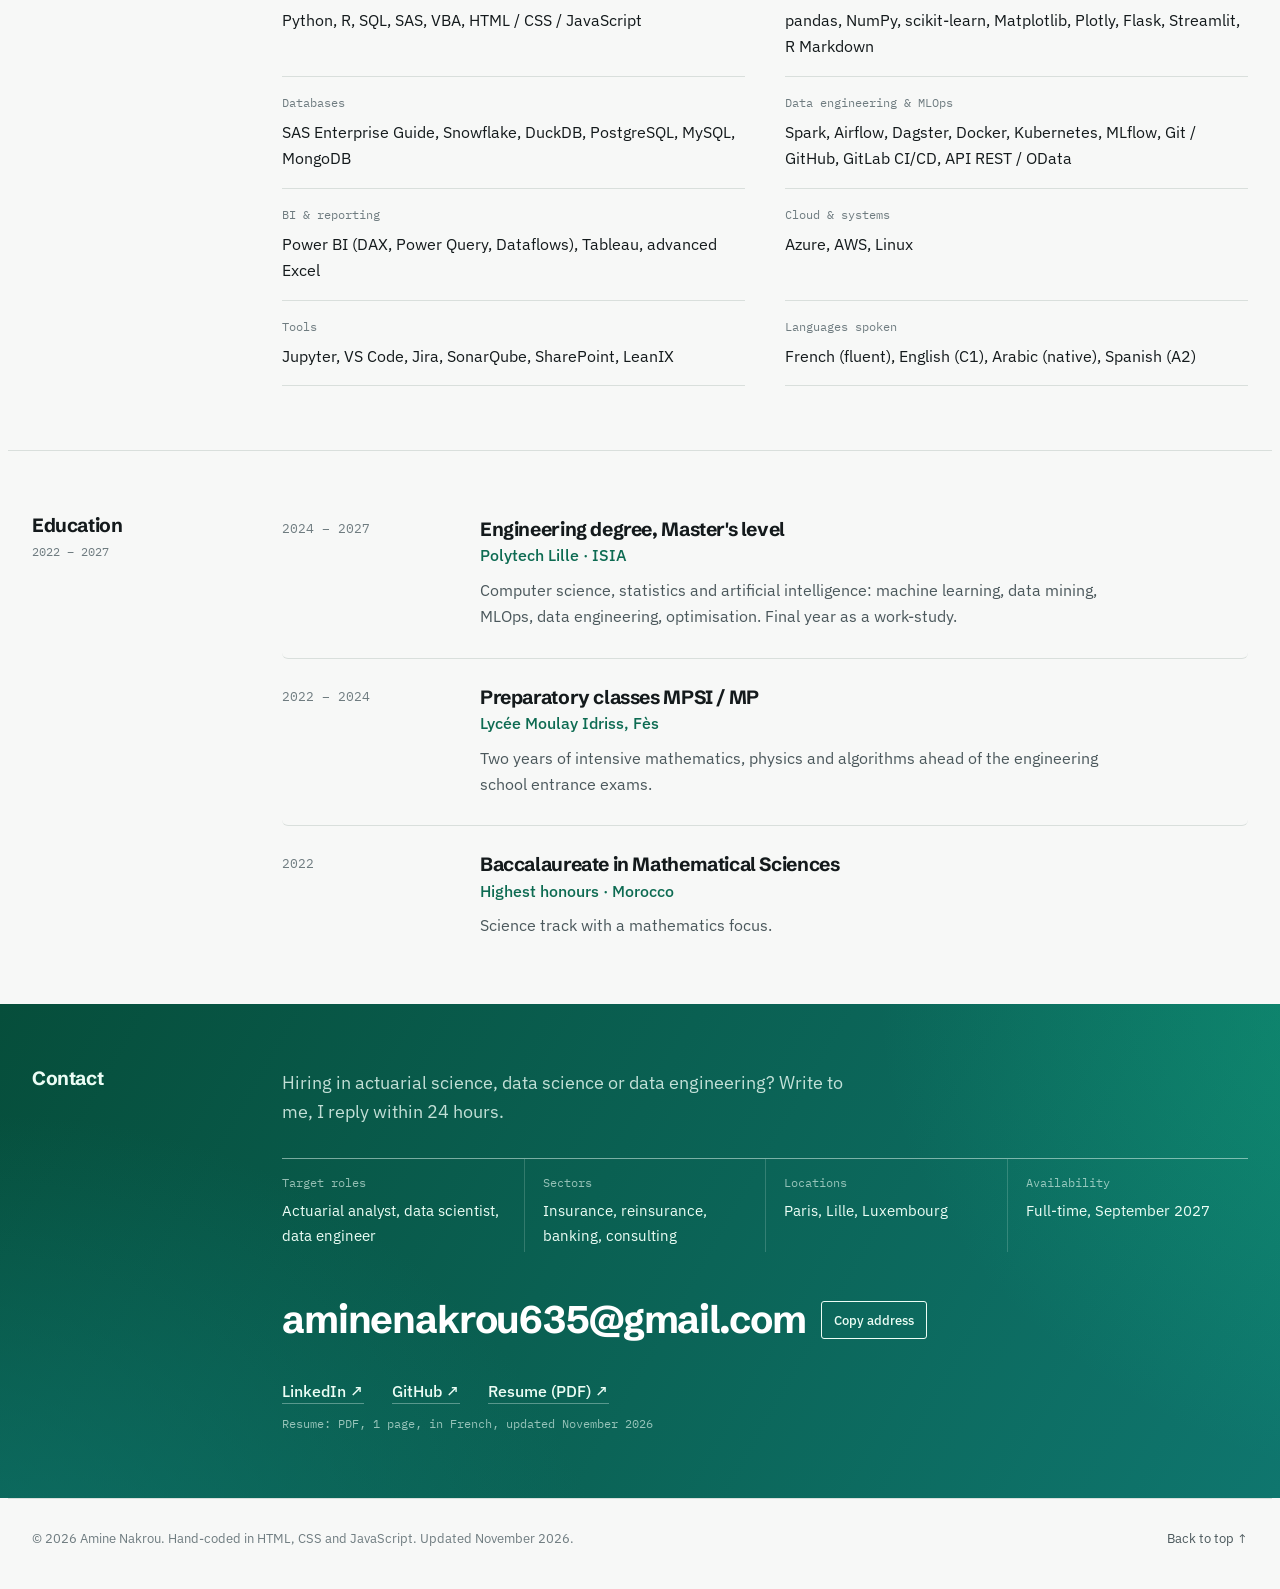
==== commit 4abe7e3b: "Nouvelle version du portfolio - refonte : style éditorial, triangle Chain-Ladder animé, versions FR " ====
--- a/index.html
+++ b/index.html
@@ -1,33 +1,31 @@
 <!DOCTYPE html>
-<html lang="fr" dir="ltr">
+<html lang="fr">
 <head>
   <meta charset="UTF-8" />
-  <meta name="viewport" content="width=device-width, initial-scale=1.0" />
-  <meta name="description" content="Portfolio d'Amine Nakrou, chargé d'études actuarielles chez Swiss Life à Roubaix, profil actuariat, statistiques, data science, machine learning, Python, SQL et BI." />
+  <meta name="viewport" content="width=device-width, initial-scale=1.0, viewport-fit=cover" />
+  <title>Amine Nakrou — Data science & actuariat</title>
+  <meta name="description" content="Amine Nakrou, futur ingénieur Polytech Lille (ISIA), en alternance à l'actuariat santé collective de Swiss Life. Data science, actuariat, data engineering. Disponible en CDI dès septembre 2027, en France ou au Luxembourg." />
   <meta name="author" content="Amine Nakrou" />
   <meta name="robots" content="index, follow" />
   <link rel="canonical" href="https://aminenakrou.github.io/portfolio/" />
-  <meta property="og:title" content="Amine Nakrou - Actuarial Studies, Data Science & Machine Learning" />
-  <meta property="og:description" content="Chargé d'études actuarielles chez Swiss Life. Profil quantitatif orienté actuariat, statistiques, data science, machine learning, Python, SQL et BI." />
+  <meta property="og:title" content="Amine Nakrou — Data science & actuariat" />
+  <meta property="og:description" content="Ingénieur data science en actuariat santé. Contrôles automatisés, données de prestations fiables, modèles de sinistralité interprétables. CDI dès septembre 2027." />
   <meta property="og:image" content="https://aminenakrou.github.io/portfolio/assets/img/og-preview.png" />
   <meta property="og:url" content="https://aminenakrou.github.io/portfolio/" />
   <meta property="og:type" content="website" />
   <meta property="og:locale" content="fr_FR" />
   <meta name="twitter:card" content="summary_large_image" />
-  <meta name="twitter:title" content="Amine Nakrou - Actuarial Studies, Data Science & Machine Learning" />
-  <meta name="twitter:description" content="Chargé d'études actuarielles chez Swiss Life. Portfolio actuariat, statistiques, data science et machine learning." />
-  <meta name="twitter:image" content="https://aminenakrou.github.io/portfolio/assets/img/og-preview.png" />
-  <title>Amine Nakrou - Actuariat, Data Science & Machine Learning</title>
   <link rel="icon" href="assets/img/favicon.svg" type="image/svg+xml" />
   <link rel="preconnect" href="https://fonts.googleapis.com" />
   <link rel="preconnect" href="https://fonts.gstatic.com" crossorigin />
-  <link href="https://fonts.googleapis.com/css2?family=Inter:wght@400;500;600;700;800&display=swap" rel="stylesheet" />
-  <link rel="stylesheet" href="style.css?v=20260910-5" />
+  <link href="https://fonts.googleapis.com/css2?family=Schibsted+Grotesk:wght@500;600;700;800&family=IBM+Plex+Sans:ital,wght@0,400;0,500;0,600;1,400&family=IBM+Plex+Mono:wght@400;500&display=swap" rel="stylesheet" />
+  <link rel="stylesheet" href="style.css?v=20261119b" />
   <script>
     (function () {
       try {
-        if (localStorage.getItem('theme') === 'light') document.documentElement.setAttribute('data-theme', 'light');
-      } catch (_) { /* The default theme also works without storage. */ }
+        var t = localStorage.getItem('theme');
+        if (t === 'light' || t === 'dark') document.documentElement.setAttribute('data-theme', t);
+      } catch (_) { /* le thème système s'applique */ }
     }());
   </script>
   <script type="application/ld+json">
@@ -36,190 +34,196 @@
       "@type": "Person",
       "name": "Amine Nakrou",
       "url": "https://aminenakrou.github.io/portfolio/",
-      "jobTitle": "Chargé d'études actuarielles",
-      "worksFor": {"@type": "Organization", "name": "Swiss Life"},
+      "jobTitle": "Ingénieur data science & actuariat",
       "alumniOf": {"@type": "CollegeOrUniversity", "name": "Polytech Lille"},
       "sameAs": ["https://linkedin.com/in/amine-nakrou", "https://github.com/aminenakrou"],
-      "knowsAbout": ["Actuariat", "Statistiques", "Data Science", "Machine Learning", "Python", "SQL", "Business Intelligence", "Data Engineering"]
+      "knowsAbout": ["Actuariat", "Assurance santé", "Chain-Ladder", "Data science", "Machine learning", "Data engineering", "SAS", "Python", "SQL", "Power BI"]
     }
   </script>
 </head>
 <body>
-  <a class="skip-link" href="#main" data-i18n="a11y.skip">Aller au contenu</a>
-  <div class="scroll-progress" id="scrollProgress" aria-hidden="true"></div>
-
-  <nav data-i18n-aria="a11y.navigation" class="navbar" id="navbar" aria-label="Navigation principale">
-    <a href="#hero" class="nav-logo" aria-label="Amine Nakrou">AN<span>.</span></a>
-    <ul class="nav-links">
-      <li><a href="#about" class="nav-item" data-i18n="nav.about">À propos</a></li>
-      <li><a href="#featured" class="nav-item" data-i18n="nav.featured">Projets phares</a></li>
-      <li><a href="#skills" class="nav-item" data-i18n="nav.skills">Compétences</a></li>
-      <li><a href="#experience" class="nav-item" data-i18n="nav.experience">Parcours</a></li>
-      <li><a href="#contact" class="nav-item" data-i18n="nav.contact">Contact</a></li>
-    </ul>
-    <div class="nav-actions">
-      <div class="lang-switcher" data-i18n-aria="a11y.language" aria-label="Choix de langue">
-        <button class="lang-btn active" type="button" data-lang="fr">FR</button>
-        <button class="lang-btn" type="button" data-lang="en">EN</button>
-        <button class="lang-btn" type="button" data-lang="ar">AR</button>
-      </div>
-      <a href="assets/cv/cv_amine_nakrou_fr.pdf" class="nav-cv" id="cvLink" download data-i18n="nav.cv">CV</a>
-      <button class="icon-btn" id="themeToggle" type="button" aria-label="Changer le theme" title="Theme"><span id="themeIcon" aria-hidden="true">☀</span></button>
-      <button class="burger" id="burger" type="button" aria-label="Ouvrir le menu" aria-expanded="false" aria-controls="mobileMenu"><span></span><span></span></button>
+  <a class="skip" href="#main" data-i18n="a11y.skip">Aller au contenu</a>
+  <div class="progress" aria-hidden="true"></div>
+
+  <header class="top" id="top">
+    <div class="shell top-inner">
+      <a class="brand" href="#main">Amine Nakrou</a>
+      <nav class="nav" data-i18n-aria="a11y.nav" aria-label="Navigation principale">
+        <a href="#profil" data-i18n="nav.about">Profil</a>
+        <a href="#experience" data-i18n="nav.experience">Expérience</a>
+        <a href="#projets" data-i18n="nav.projects">Projets</a>
+        <a href="#competences" data-i18n="nav.skills">Compétences</a>
+        <a href="#contact" data-i18n="nav.contact">Contact</a>
+      </nav>
+      <div class="tools">
+        <button class="tool search-btn" id="paletteBtn" type="button" data-i18n-title="palette.open" title="Recherche rapide"><span data-i18n="palette.short">Rechercher</span> <kbd id="kbd">Ctrl K</kbd></button>
+        <div class="lang" role="group" data-i18n-aria="a11y.lang" aria-label="Langue">
+          <button type="button" data-lang="fr" aria-pressed="true">FR</button>
+          <button type="button" data-lang="en" aria-pressed="false">EN</button>
+        </div>
+        <button class="tool icon" id="themeBtn" type="button" aria-label="Changer de thème">
+          <svg viewBox="0 0 20 20" aria-hidden="true"><circle cx="10" cy="10" r="6.5"/><path d="M10 3.5a6.5 6.5 0 0 1 0 13z"/></svg>
+        </button>
+        <a class="tool cv cv-link" href="assets/cv/cv_amine_nakrou_fr.pdf" target="_blank" rel="noopener" data-i18n="nav.cv">CV</a>
+        <button class="tool icon menu-btn" id="menuBtn" type="button" aria-expanded="false" aria-controls="menu" data-i18n-aria="a11y.menu" aria-label="Menu">
+          <svg viewBox="0 0 20 20" aria-hidden="true"><path d="M3 7h14M3 13h14"/></svg>
+        </button>
+      </div>
     </div>
-  </nav>
-
-  <div class="mobile-menu" id="mobileMenu" hidden>
-    <a href="#about" class="mobile-link" data-i18n="nav.about">À propos</a>
-    <a href="#featured" class="mobile-link" data-i18n="nav.featured">Projets phares</a>
-    <a href="#skills" class="mobile-link" data-i18n="nav.skills">Compétences</a>
-    <a href="#experience" class="mobile-link" data-i18n="nav.experience">Parcours</a>
-    <a href="#contact" class="mobile-link" data-i18n="nav.contact">Contact</a>
-    <div class="mobile-socials">
-      <a href="mailto:aminenakrou635@gmail.com" data-i18n="contact.emailLabel">Email</a>
-      <a href="https://linkedin.com/in/amine-nakrou" target="_blank" rel="noopener noreferrer">LinkedIn</a>
-      <a href="https://github.com/aminenakrou" target="_blank" rel="noopener noreferrer">GitHub</a>
-    </div>
-  </div>
+    <nav class="menu" id="menu" hidden>
+      <a href="#profil" data-i18n="nav.about">Profil</a>
+      <a href="#experience" data-i18n="nav.experience">Expérience</a>
+      <a href="#projets" data-i18n="nav.projects">Projets</a>
+      <a href="#competences" data-i18n="nav.skills">Compétences</a>
+      <a href="#contact" data-i18n="nav.contact">Contact</a>
+      <a class="cv-link" href="assets/cv/cv_amine_nakrou_fr.pdf" target="_blank" rel="noopener" data-i18n="hero.cv">Télécharger le CV (PDF)</a>
+    </nav>
+  </header>
 
   <main id="main">
-    <section id="hero" class="hero section">
-      <div class="section-inner hero-inner">
-        <div class="hero-copy anim-fade-up">
-          <p class="eyebrow"><span class="status-dot" aria-hidden="true"></span><span data-i18n="hero.current">Chargé d'études actuarielles @ Swiss Life</span></p>
-          <p class="hero-overline">PORTFOLIO / 2026 — 2027</p>
-          <h1><span>Amine</span><span>Nakrou<span class="name-dot">.</span></span></h1>
-          <p class="hero-position" data-i18n="hero.position">Actuariat. Statistiques. Data Science.</p>
-          <p class="hero-summary" data-i18n="hero.summary">Élève ingénieur à Polytech Lille ISIA et chargé d’études actuarielles chez Swiss Life. J’associe statistiques et programmation pour fiabiliser les données, modéliser et éclairer les décisions.</p>
-          <div class="hero-actions">
-            <a class="btn btn-primary" href="#featured" data-i18n="hero.projects">Voir mes projets</a>
-            <a class="btn btn-secondary" href="assets/cv/cv_amine_nakrou_fr.pdf" id="cvLinkHero" download data-i18n="hero.cv">Télécharger mon CV</a>
-            <a class="btn btn-secondary" href="#contact" data-i18n="hero.contact">Me contacter</a>
-            <a class="btn btn-link" href="https://linkedin.com/in/amine-nakrou" target="_blank" rel="noopener noreferrer">LinkedIn</a>
+    <!-- ================= OUVERTURE ================= -->
+    <section class="hero shell" id="hero">
+      <div class="hero-glow" aria-hidden="true"><span></span><span></span><span></span><i class="cursor-glow"></i></div>
+      <div class="hero-text">
+        <p class="eyebrow" data-i18n="hero.eyebrow">Data science · Actuariat · Polytech Lille</p>
+        <h1 data-i18n-html="hero.title">Des données d'assurance fiables, des modèles qu'on peut expliquer.</h1>
+        <p class="lede" data-i18n-html="hero.lede">Je suis Amine Nakrou, futur ingénieur en alternance à l'<strong>actuariat santé collective de Swiss Life</strong>. J'automatise les contrôles de prestations, je fiabilise les données et je construis des modèles de sinistralité interprétables.</p>
+        <p class="availability"><span class="dot" aria-hidden="true"></span><span data-i18n="hero.available">Disponible en CDI à partir de septembre 2027 · France et Luxembourg</span></p>
+        <div class="actions">
+          <a class="btn primary" href="#projets" data-i18n="hero.projects">Voir les projets</a>
+          <a class="btn cv-link" href="assets/cv/cv_amine_nakrou_fr.pdf" target="_blank" rel="noopener" data-i18n="hero.cv">Télécharger le CV (PDF)</a>
+        </div>
+      </div>
+
+      <figure class="triangle-fig" id="triangleFig">
+        <div class="fig-head">
+          <span class="fig-num" data-i18n="fig.num">Fig. 1</span>
+          <span class="fig-title" data-i18n="fig.title">Triangle de développement et projection Chain-Ladder</span>
+          <button class="replay" id="replay" type="button"><span aria-hidden="true">↻</span> <span data-i18n="fig.replay">Rejouer le calcul</span></button>
+        </div>
+        <div class="table-wrap">
+          <table class="triangle" id="triangle" aria-describedby="figCaption"></table>
+        </div>
+        <div class="bars-head mono" data-i18n="fig.bars">Payé et réserve estimée par année de survenance, en k€</div>
+        <div class="bars" id="bars"></div>
+        <figcaption id="figCaption">
+          <span class="legend"><i class="sw sw-obs" aria-hidden="true"></i><span data-i18n="fig.observed">Observé · payé</span></span>
+          <span class="legend"><i class="sw sw-proj" aria-hidden="true"></i><span data-i18n="fig.projected">Projeté · réserve (Chain-Ladder)</span></span>
+          <span class="fig-readout mono" id="figReadout" aria-live="polite"></span>
+          <span class="fig-note" data-i18n="fig.note">Montants cumulés simulés en k€, à titre d'illustration. Les facteurs de développement sont recalculés en direct dans le navigateur.</span>
+        </figcaption>
+      </figure>
+    </section>
+
+    <!-- ================= REPÈRES ================= -->
+    <section class="figures shell band band-dark" data-i18n-aria="figures.label" aria-label="Repères chiffrés">
+      <dl class="figures-list">
+        <div><dt class="mono">1 sem. → 2 h</dt><dd data-i18n="figures.f1">Reporting financier automatisé chez HAMATEL</dd></div>
+        <div><dt class="mono">≈ <span class="count" data-to="10">10</span></dt><dd data-i18n="figures.f2">Tableaux de bord Power BI livrés à la DSI de GRDF</dd></div>
+        <div><dt class="mono"><span class="count" data-to="15">15</span></dt><dd data-i18n="figures.f3">Outils du SI réunis dans un même modèle de données</dd></div>
+        <div><dt class="mono"><span class="count" data-to="343">343</span></dt><dd data-i18n="figures.f4">Triangles de sinistres réels backtestés (provisionnement)</dd></div>
+      </dl>
+    </section>
+
+    <!-- ================= PROFIL ================= -->
+    <section class="block shell" id="profil">
+      <div class="block-head"><h2 class="block-label" data-i18n="nav.about">Profil</h2></div>
+      <div class="block-body profile">
+        <div class="prose">
+          <p data-i18n-html="about.p1">Élève-ingénieur en dernière année à <strong>Polytech Lille</strong>, spécialité Informatique, Statistiques et IA (grade Master), je travaille en alternance au service <strong>Actuariat sur mesure de Swiss Life</strong>, sur les contrats santé collectifs d'entreprise.</p>
+          <p data-i18n-html="about.p2">J'y rapproche les prestations versées par les délégataires de gestion avec le système interne, j'industrialise les contrôles et je développe un <strong>modèle de prédiction de la sinistralité</strong> (XGBoost, SHAP), comparé à la méthode Chain-Ladder.</p>
+          <p data-i18n-html="about.p3">Avant cela, j'ai construit les tableaux de bord de pilotage de la DSI de <strong>GRDF</strong> et automatisé des rapports financiers au Maroc. Je cherche un premier poste en <strong>actuariat, data science ou data engineering</strong>, idéalement là où les trois se rencontrent.</p>
+        </div>
+        <figure class="portrait">
+          <picture>
+            <source srcset="assets/img/profile.webp" type="image/webp" />
+            <img src="assets/img/profile.jpg" width="720" height="720" alt="Portrait d'Amine Nakrou" loading="lazy" decoding="async" />
+          </picture>
+          <figcaption class="mono" data-i18n="about.caption">Lille, 2026</figcaption>
+        </figure>
+      </div>
+    </section>
+
+    <!-- ================= EXPÉRIENCE ================= -->
+    <section class="block shell" id="experience">
+      <div class="block-head"><h2 class="block-label" data-i18n="nav.experience">Expérience</h2><span class="block-meta">2025 – 2027</span></div>
+      <ol class="block-body entries" id="jobs"></ol>
+    </section>
+
+    <!-- ================= PROJETS ================= -->
+    <section class="block shell band band-tint" id="projets">
+      <div class="block-head"><h2 class="block-label" data-i18n="nav.projects">Projets</h2><span class="block-meta" id="projMeta"></span></div>
+      <div class="block-body">
+        <div class="proj-bar">
+          <p class="muted" data-i18n="proj.sub">Chaque projet s'ouvre sur le problème, les données, la méthode et le résultat.</p>
+          <div class="filters" id="filters" role="group" data-i18n-aria="a11y.filters" aria-label="Filtrer les projets"></div>
+        </div>
+        <div class="projects" id="projects"></div>
+
+        <div class="sub">
+          <h3 class="sub-title"><span data-i18n="lab.title">En cours de construction</span></h3>
+          <p class="muted" data-i18n="lab.sub">Un projet public qui prolonge mon travail en actuariat. Il apparaîtra ici avec son code dès qu'il sera terminé.</p>
+          <ul class="lab" id="lab"></ul>
+        </div>
+
+        <div class="sub">
+          <h3 class="sub-title" data-i18n="more.title">Autres travaux</h3>
+          <div class="table-wrap">
+            <table class="others" id="others"></table>
           </div>
-          <div class="hero-proof-row">
-            <span data-i18n="hero.proof1">Polytech Lille · ISIA</span>
-            <span data-i18n="hero.proof2">Actuariat · Data · ML</span>
-            <span data-i18n="hero.proof3">Python · SQL · R</span>
-          </div>
-        </div>
-        <aside class="hero-portrait" aria-label="Amine Nakrou">
-          <div class="portrait-topline"><span>AN / PROFILE</span><span>ROUBAIX, FR</span></div>
-          <div class="portrait-frame">
-            <picture><source srcset="assets/img/profile.webp" type="image/webp" /><img src="assets/img/profile.jpg" width="720" height="840" fetchpriority="high" decoding="async" alt="Amine Nakrou" /></picture>
-            <span class="portrait-cross" aria-hidden="true">+</span>
-            <div class="portrait-caption"><span data-i18n="hero.focus1Label">Actuel</span><strong>Swiss Life<span class="status-dot" aria-hidden="true"></span></strong><p data-i18n="hero.focus1">Chargé d'études actuarielles, assurance non-vie</p><span class="portrait-date">09.2026 — 08.2027</span></div>
-          </div>
-          <a class="availability" href="#contact"><span class="status-dot" aria-hidden="true"></span><span data-i18n="hero.panelStatus">CDI à l’issue de mon expérience actuelle</span><span aria-hidden="true">↗</span></a>
-        </aside>
-      </div>
-    </section>
-
-    <div class="expertise-strip"><div class="section-inner"><span data-i18n="hero.proof2">Actuariat · Data · ML</span><span>Python</span><span>SQL</span><span>R</span><span>Power BI</span><span>Scikit-learn</span><a href="#featured" data-i18n="hero.explore">Explorer les projets ↓</a></div></div>
-
-
-
-    <section id="featured" class="section section-muted">
-      <div class="section-inner">
-        <p class="section-kicker">01 / <span data-i18n="nav.featured">Projets phares</span></p>
-        <div class="section-title-row"><h2 data-i18n="featured.title">Des données aux projets.</h2><p data-i18n="featured.sub">Prédiction, risque crédit et visualisation : une sélection de travaux qui relient méthodes quantitatives et développement.</p></div>
-        <div class="featured-grid" id="featuredProjects"></div>
-      </div>
-    </section>
-
-    <section id="about" class="section">
-      <div class="section-inner about-grid">
-        <div>
-          <p class="section-kicker">02 / <span data-i18n="nav.about">À propos</span></p>
-          <h2 data-i18n="about.title">À la croisée de l’actuariat et de la data.</h2>
-          <div class="rich-text">
-            <p data-i18n="about.p1">Je suis Amine Nakrou, élève ingénieur à Polytech Lille en spécialité Informatique, Statistiques et Intelligence Artificielle. Mon parcours combine statistiques appliquées, modélisation, programmation et projets data.</p>
-            <p data-i18n="about.p2">Depuis le 1er septembre 2026, je suis chargé d'études actuarielles chez Swiss Life à Roubaix, dans le domaine de l'assurance non-vie. Mes sujets couvrent notamment le reporting actuariel, l'analyse et la fiabilisation des données, ainsi que des travaux de modélisation et de prédiction.</p>
-            <p data-i18n="about.p3">J’y mobilise statistiques et programmation pour automatiser les analyses et développer des outils d’aide au pilotage. À l’issue de cette expérience, je souhaite poursuivre en CDI sur des sujets d’actuariat, de data science ou de modélisation.</p>
-          </div>
-          <ul class="info-chips">
-            <li data-i18n="about.chipSwiss">Swiss Life · Roubaix</li>
-            <li data-i18n="about.chipSchool">Polytech Lille · ISIA</li>
-            <li>Python · SQL · R</li>
-            <li>FR · EN · AR · ES</li>
-          </ul>
-        </div>
-        <div class="profile-principles">
-          <div><span>01</span><h3 data-i18n="about.axis1">Comprendre les données</h3><p data-i18n="about.axis1Text">Analyser, structurer et fiabiliser les données avant de modéliser.</p></div>
-          <div><span>02</span><h3 data-i18n="about.axis2">Modéliser avec méthode</h3><p data-i18n="about.axis2Text">Mobiliser les statistiques et le machine learning pour répondre à une question précise.</p></div>
-          <div><span>03</span><h3 data-i18n="about.axis3">Rendre l’analyse utile</h3><p data-i18n="about.axis3Text">Transformer les résultats en reporting et en outils d’aide à la décision.</p></div>
-        </div>
-      </div>
-    </section>
-
-    <section id="skills" class="section">
-      <div class="section-inner">
-        <p class="section-kicker">03 / <span data-i18n="nav.skills">Compétences</span></p>
-        <h2 data-i18n="skills.title">Un socle quantitatif. Des outils concrets.</h2>
-        <div class="skills-grid" id="skillsGrid"></div>
-      </div>
-    </section>
-
-    <section id="projects" class="section section-muted">
-      <div class="section-inner">
-        <p class="section-kicker">04 / <span data-i18n="projects.kicker">Autres projets</span></p>
-        <div class="section-title-row"><h2 data-i18n="projects.title">Le reste du laboratoire.</h2><p data-i18n="projects.sub">Statistiques, graphes, développement et jeux : tous les autres projets de mon parcours.</p></div>
-        <div class="project-filters" role="group" data-i18n-aria="a11y.filters" aria-label="Filtrer les projets">
-          <button type="button" data-filter="all" aria-pressed="true" data-i18n="filter.all">Tous les projets</button>
-          <button type="button" data-filter="data" aria-pressed="false" data-i18n="filter.data">Data &amp; statistiques</button>
-          <button type="button" data-filter="software" aria-pressed="false" data-i18n="filter.software">Algorithmique &amp; logiciel</button>
-          <button type="button" data-filter="web" aria-pressed="false" data-i18n="filter.web">Web &amp; jeux</button>
-        </div>
-        <p class="filter-status" id="filterStatus" role="status" aria-live="polite"></p>
-        <div class="projects-list" id="otherProjects"></div>
-      </div>
-    </section>
-
-    <section id="case-studies" class="section">
-      <div class="section-inner">
-        <p class="section-kicker">05 / <span data-i18n="action.case">Étude de cas</span></p>
-        <div class="section-title-row"><h2 data-i18n="case.title">Dans le détail.</h2><p data-i18n="case.sub">Deux projets à explorer pour comprendre les méthodes utilisées et retrouver les ressources techniques.</p></div>
-        <div class="case-grid">
-          <a class="case-card" href="case-studies/churn.html"><span>01</span><strong data-project-title="churn">Customer Churn Prediction</strong><p data-i18n="case.churn">Pipeline ML, données déséquilibrées, modèles comparés, Streamlit, Flask, Docker et MLflow.</p></a>
-          <a class="case-card" href="case-studies/credit-scoring.html"><span>02</span><strong data-project-title="credit">Scoring de Crédit - ROC & SMOTE</strong><p data-i18n="case.credit">Projet statistique autour du risque crédit, du déséquilibre de classes, de SMOTE et de la courbe ROC.</p></a>
-        </div>
-      </div>
-    </section>
-
-    <section id="experience" class="section section-muted">
-      <div class="section-inner">
-        <p class="section-kicker">06 / <span data-i18n="nav.experience">Parcours</span></p>
-        <h2 data-i18n="experience.title">Expérience et formation</h2>
-        <div class="timeline" id="timeline"></div>
-      </div>
-    </section>
-
-    <section id="contact" class="section contact-section">
-      <div class="section-inner contact-grid">
-        <div>
-          <p class="section-kicker">07 / <span data-i18n="nav.contact">Contact</span></p>
-          <h2 data-i18n="contact.title">Et si nous travaillions ensemble ?</h2>
-          <p data-i18n="contact.sub">Vous recrutez en actuariat, data ou statistiques ? Échangeons autour d’un CDI à l’issue de mon expérience chez Swiss Life.</p>
-          <a class="btn btn-primary" href="assets/cv/cv_amine_nakrou_fr.pdf" id="cvLinkContact" download data-i18n="contact.cv">Télécharger le CV</a>
-        </div>
-        <div class="contact-links">
-          <a href="mailto:aminenakrou635@gmail.com"><span data-i18n="contact.emailLabel">Email</span><strong>aminenakrou635@gmail.com</strong></a>
-          <a href="https://linkedin.com/in/amine-nakrou" target="_blank" rel="noopener noreferrer"><span>LinkedIn</span><strong>linkedin.com/in/amine-nakrou</strong></a>
-          <a href="https://github.com/aminenakrou" target="_blank" rel="noopener noreferrer"><span>GitHub</span><strong>github.com/aminenakrou</strong></a>
-          <a href="assets/cv/cv_amine_nakrou_fr.pdf" id="cvLinkList" download><span>CV</span><strong data-i18n="contact.cvAlt">Télécharger mon CV en français</strong></a>
-        </div>
+        </div>
+      </div>
+    </section>
+
+    <!-- ================= COMPÉTENCES ================= -->
+    <section class="block shell" id="competences">
+      <div class="block-head"><h2 class="block-label" data-i18n="nav.skills">Compétences</h2></div>
+      <dl class="block-body skills" id="skills"></dl>
+    </section>
+
+    <!-- ================= FORMATION ================= -->
+    <section class="block shell" id="formation">
+      <div class="block-head"><h2 class="block-label" data-i18n="nav.education">Formation</h2><span class="block-meta">2022 – 2027</span></div>
+      <ol class="block-body entries" id="edu"></ol>
+    </section>
+
+    <!-- ================= CONTACT ================= -->
+    <section class="block shell contact band band-dark" id="contact">
+      <div class="block-head"><h2 class="block-label" data-i18n="nav.contact">Contact</h2></div>
+      <div class="block-body">
+        <p class="contact-lead" data-i18n="contact.lead">Vous recrutez en actuariat, en data science ou en data engineering ? Écrivez-moi, je réponds sous 24 heures.</p>
+        <dl class="wanted" data-i18n-aria="wanted.label" aria-label="Le poste que je cherche">
+          <div><dt data-i18n="wanted.k1">Postes visés</dt><dd data-i18n="wanted.v1">Chargé d'études actuarielles, data scientist, data engineer</dd></div>
+          <div><dt data-i18n="wanted.k2">Secteurs</dt><dd data-i18n="wanted.v2">Assurance, réassurance, banque, conseil</dd></div>
+          <div><dt data-i18n="wanted.k3">Lieux</dt><dd data-i18n="wanted.v3">Paris, Lille, Luxembourg</dd></div>
+          <div><dt data-i18n="wanted.k4">Disponibilité</dt><dd data-i18n="wanted.v4">CDI, septembre 2027</dd></div>
+        </dl>
+        <div class="mail-row">
+          <a class="mail" id="mail" href="mailto:aminenakrou635@gmail.com">aminenakrou635@gmail.com</a>
+          <button class="btn small" id="copyMail" type="button" data-i18n="contact.copy">Copier l'adresse</button>
+        </div>
+        <ul class="links">
+          <li><a href="https://linkedin.com/in/amine-nakrou" target="_blank" rel="noopener noreferrer">LinkedIn <span class="arrow" aria-hidden="true">↗</span></a></li>
+          <li><a href="https://github.com/aminenakrou" target="_blank" rel="noopener noreferrer">GitHub <span class="arrow" aria-hidden="true">↗</span></a></li>
+          <li><a class="cv-link" href="assets/cv/cv_amine_nakrou_fr.pdf" target="_blank" rel="noopener"><span data-i18n="contact.cv">CV (PDF)</span> <span class="arrow" aria-hidden="true">↗</span></a></li>
+        </ul>
+        <p class="cv-meta" data-i18n="contact.cvMeta">CV : PDF, 1 page, mis à jour en novembre 2026</p>
       </div>
     </section>
   </main>
 
-  <footer>
-    <div class="section-inner footer-inner">
-      <span class="footer-logo">AN<span>.</span></span>
-      <p data-i18n="footer.text">© 2026 Amine Nakrou</p>
-      <a href="#hero" class="back-top" data-i18n="footer.top">Retour en haut</a>
-    </div>
+  <footer class="foot shell">
+    <p data-i18n="footer.text">© 2026 Amine Nakrou. Site codé à la main en HTML, CSS et JavaScript. Mis à jour en novembre 2026.</p>
+    <a href="#main" data-i18n="footer.top">Haut de page ↑</a>
   </footer>
-  <noscript><p class="section-inner">Les projets détaillés nécessitent JavaScript. <a href="https://github.com/aminenakrou">Voir les projets sur GitHub</a>.</p></noscript>
-  <script src="script.js?v=20260910-5" defer></script>
+
+  <dialog class="palette" id="palette" data-i18n-aria="palette.open" aria-label="Recherche rapide">
+    <input id="paletteInput" type="text" data-i18n-placeholder="palette.ph" placeholder="Aller à une section, un projet, une action" autocomplete="off" />
+    <ul id="paletteList" role="listbox"></ul>
+    <p class="palette-hint mono"><span data-i18n="palette.hint">↑ ↓ pour choisir · Entrée pour ouvrir · Échap pour fermer</span></p>
+  </dialog>
+
+  <p class="toast" id="toast" role="status" aria-live="polite"></p>
+  <script src="script.js?v=20261119b" defer></script>
 </body>
 </html>
--- a/style.css
+++ b/style.css
@@ -1,26 +1,574 @@
-/* AN. — design tokens */
-:root{color-scheme:dark;--bg:#10110f;--bg-2:#151612;--bg-3:#1c1e19;--text:#f1f2e9;--muted:#a6aa9d;--soft:#999e90;--accent:#c5f277;--on-accent:#19230e;--line:#30332a;--line-strong:#677b49;--radius:16px;--font-body:Inter,Arial,system-ui,sans-serif;--font-display:var(--font-body);--ease:cubic-bezier(.2,.8,.2,1)}
-[data-theme="light"]{color-scheme:light;--bg:#f6f5ef;--bg-2:#eeeee5;--bg-3:#fffef8;--text:#20251b;--muted:#565e4c;--soft:#616958;--accent:#41651b;--on-accent:#fff;--line:#d4d8c9;--line-strong:#78915f}
-*,*::before,*::after{box-sizing:border-box}html{scroll-behavior:smooth;scroll-padding-top:100px}body{margin:0;background:radial-gradient(circle at 86% -10%,color-mix(in srgb,var(--accent) 8%,transparent),transparent 30rem),var(--bg);color:var(--text);font-family:var(--font-body);line-height:1.65;-webkit-font-smoothing:antialiased}body::before{content:"";position:fixed;inset:0;z-index:-1;pointer-events:none;opacity:.28;background-image:linear-gradient(color-mix(in srgb,var(--text) 6%,transparent) 1px,transparent 1px),linear-gradient(90deg,color-mix(in srgb,var(--text) 6%,transparent) 1px,transparent 1px);background-size:72px 72px;mask-image:radial-gradient(ellipse at 50% 0,black,transparent 65%)}a{color:inherit;text-decoration:none}button{font:inherit;color:inherit;cursor:pointer}img{display:block;max-width:100%}button,a{-webkit-tap-highlight-color:transparent}::selection{background:var(--accent);color:var(--on-accent)}:focus-visible{outline:2px solid var(--accent);outline-offset:5px}[hidden]{display:none!important}h1,h2,h3,p{margin-top:0}h1,h2,h3{text-wrap:balance}h2{font-size:clamp(2rem,4.4vw,3.8rem);font-weight:500;line-height:1.1;letter-spacing:-.055em;margin-bottom:2rem;max-width:780px}h3{font-size:1.35rem;line-height:1.3;letter-spacing:-.035em;font-weight:600;margin-bottom:.8rem}p{margin-bottom:1rem}svg{max-width:100%}.skip-link{position:fixed;top:12px;left:12px;transform:translateY(-160%);z-index:3000;background:var(--accent);color:var(--on-accent);padding:12px 20px;border-radius:8px}.skip-link:focus{transform:none}.scroll-progress{height:2px;background:var(--accent);width:0;position:fixed;inset:0 auto auto 0;z-index:2000}
-/* Navigation */
-.navbar{position:fixed;inset:0 0 auto;z-index:1000;display:flex;align-items:center;justify-content:space-between;gap:24px;padding:18px max(24px,calc((100% - 1240px)/2));border-bottom:1px solid transparent;background:color-mix(in srgb,var(--bg) 94%,transparent);backdrop-filter:blur(16px)}.navbar.scrolled{border-color:var(--line)}.nav-logo,.footer-logo{font-size:1.8rem;font-weight:800;letter-spacing:-.12em;line-height:1}.nav-logo span,.footer-logo span{color:var(--accent)}.nav-links{display:flex;align-items:center;list-style:none;gap:25px;padding:0;margin:0}.nav-item{font-size:.78rem;color:var(--muted);font-weight:500;transition:color .2s}.nav-item:hover,.nav-item.active{color:var(--text)}.nav-item.active{box-shadow:0 1px var(--accent);padding-bottom:6px}.nav-actions,.lang-switcher{display:flex;align-items:center;gap:4px}.lang-switcher{margin-inline-end:10px}.lang-btn{background:none;border:0;color:var(--soft);min-width:36px;min-height:44px;font-size:.7rem;font-weight:600;border-radius:6px}.lang-btn.active{color:var(--accent);background:var(--bg-3)}.nav-cv{font-size:.75rem;font-weight:600;padding:10px 16px;border:1px solid var(--line);border-radius:6px}.icon-btn,.burger{width:44px;height:44px;display:inline-flex;align-items:center;justify-content:center;border:0;background:transparent;border-radius:6px}.icon-btn{font-size:1.2rem}.burger{display:none;flex-direction:column;gap:6px}.burger span{width:20px;height:2px;background:var(--text);transition:transform .2s}.burger[aria-expanded="true"] span:first-child{transform:translateY(4px) rotate(45deg)}.burger[aria-expanded="true"] span:last-child{transform:translateY(-4px) rotate(-45deg)}.mobile-menu{position:fixed;z-index:999;top:80px;inset-inline:16px;padding:16px;background:var(--bg-3);border:1px solid var(--line);border-radius:12px;max-height:calc(100dvh - 100px);overflow-y:auto;box-shadow:0 30px 70px #0005}.mobile-link{display:block;padding:12px;font-size:1.2rem}.mobile-socials{display:flex;flex-wrap:wrap;gap:20px;border-top:1px solid var(--line);padding:16px 12px}.mobile-socials a{padding-block:8px;font-size:.85rem;color:var(--muted)}
-/* Page composition */
-.section{padding:100px 0;border-top:1px solid var(--line)}.section-inner{width:min(1200px,calc(100% - 80px));margin-inline:auto}.section-muted{background:var(--bg-2)}.section-kicker{font:500 .7rem/1.5 var(--font-body);letter-spacing:.15em;text-transform:uppercase;color:var(--accent);margin-bottom:26px}.section-title-row{display:grid;grid-template-columns:1.1fr .8fr;gap:80px;align-items:end;margin-bottom:40px}.section-title-row h2{margin:0}.section-title-row p{color:var(--muted);font-size:.95rem;max-width:450px;margin:0}.btn{display:inline-flex;align-items:center;justify-content:center;gap:14px;min-height:48px;padding:14px 20px;border-radius:8px;font-size:.82rem;font-weight:600;border:1px solid transparent;line-height:1.4;transition:background .2s,transform .2s}.btn:hover{transform:translateY(-2px)}.btn-primary{background:var(--accent);color:var(--on-accent)}.btn-primary::after{content:'↗';font-size:1.2rem;font-weight:400}.btn-secondary{border-color:var(--line);background:transparent}.btn-secondary:hover{background:var(--bg-3);border-color:var(--soft)}.btn-link{color:var(--muted);padding-inline:8px}.hero-actions{display:flex;flex-wrap:wrap;gap:10px;margin-top:30px}
-/* Hero — portrait and editorial typography */
-.hero{padding:150px 0 70px;border:0;position:relative}.hero::before{content:"";position:absolute;inset:15% auto auto 38%;width:28rem;height:28rem;border-radius:50%;background:color-mix(in srgb,var(--accent) 6%,transparent);filter:blur(70px);pointer-events:none}.hero-inner{display:grid;grid-template-columns:minmax(0,1.35fr) minmax(360px,.85fr);gap:9%;align-items:center;position:relative}.eyebrow{color:var(--muted);font-size:.73rem;font-weight:500;margin-bottom:34px;display:flex;align-items:center;gap:12px}.status-dot{display:inline-block;flex:none;width:6px;height:6px;background:var(--accent);border-radius:50%;box-shadow:0 0 0 4px color-mix(in srgb,var(--accent) 9%,transparent)}.hero-overline{font-size:.63rem;color:var(--soft);letter-spacing:.2em;margin-bottom:16px}.hero h1{font-size:clamp(5rem,8.5vw,8rem);font-weight:500;line-height:.92;letter-spacing:-.075em;margin:0 0 28px}.hero h1>span{display:block}.hero h1>span:last-child{color:var(--accent)}.name-dot{color:var(--text)}.hero-position{font-size:clamp(1.1rem,1.8vw,1.45rem);line-height:1.4;font-weight:500;letter-spacing:-.035em;max-width:510px;margin-bottom:18px}.hero-summary{color:var(--muted);max-width:540px;font-size:.92rem;line-height:1.8}.hero-proof-row{display:flex;flex-wrap:wrap;gap:10px 20px;border-top:1px solid var(--line);margin-top:28px;padding-top:19px;font-size:.63rem;color:var(--soft);letter-spacing:.06em}.hero-proof-row span+span::before{content:'·';margin-inline-end:20px}.hero-portrait{min-width:0;max-width:430px;width:100%;margin-inline-start:auto}.portrait-topline{display:flex;justify-content:space-between;margin-bottom:12px;font-size:.6rem;letter-spacing:.12em;color:var(--soft)}.portrait-frame{position:relative;border-radius:96px 14px 14px 14px;overflow:hidden;background:#343c30;isolation:isolate;border:1px solid color-mix(in srgb,var(--accent) 22%,var(--line));box-shadow:0 24px 70px rgba(0,0,0,.24)}.portrait-frame picture{display:block}.portrait-frame img{width:100%;aspect-ratio:1.067/1;object-fit:cover;object-position:center center;filter:grayscale(.12) contrast(1.02);transition:filter .5s,transform .6s var(--ease)}.portrait-frame:hover img{filter:grayscale(0) contrast(1.03);transform:scale(1.018)}.portrait-frame::after{content:'';position:absolute;inset:42% 0 0;background:linear-gradient(transparent,rgba(8,13,8,.92));z-index:0;pointer-events:none}.portrait-cross{position:absolute;top:22px;right:24px;color:#fff;font-size:1.4rem;line-height:1}.portrait-caption{position:absolute;bottom:26px;inset-inline:26px;z-index:1;color:#fff}.portrait-caption>span:first-child{font-size:.65rem;color:#d2d8c9;text-transform:uppercase;letter-spacing:.13em}.portrait-caption strong{display:flex;align-items:center;gap:16px;font-size:2.2rem;letter-spacing:-.06em;font-weight:500}.portrait-caption .status-dot{background:#c5f277}.portrait-caption p{font-size:.77rem;max-width:260px;color:#e1e6d9;line-height:1.5;margin:6px 0 14px}.portrait-date{font-size:.62rem;letter-spacing:.13em;color:#c5f277}.availability{display:flex;align-items:center;gap:12px;font-size:.7rem;padding:18px 0;color:var(--muted)}.availability>span:last-child{margin-inline-start:auto;font-size:1.2rem;color:var(--accent)}.expertise-strip{border-block:1px solid var(--line);background:color-mix(in srgb,var(--bg-2) 55%,transparent)}.expertise-strip .section-inner{display:flex;align-items:center;justify-content:space-between;flex-wrap:wrap;gap:20px;padding-block:22px;color:var(--muted);font-size:.75rem}.expertise-strip span:first-child{color:var(--text)}.expertise-strip a{font-size:.7rem;color:var(--accent)}
-/* Project gallery */
-.featured-grid{display:grid;grid-template-columns:repeat(2,minmax(0,1fr));gap:30px}.project-card{min-width:0}.featured-card{border:1px solid var(--line);border-radius:var(--radius);background:var(--bg);overflow:hidden;display:flex;flex-direction:column;transition:border-color .25s,transform .25s}.featured-card:hover{border-color:var(--line-strong);transform:translateY(-3px)}.project-visual{position:relative;display:block;overflow:hidden;border-bottom:1px solid var(--line);background:#191e16;aspect-ratio:2/1}.project-visual img{width:100%;height:100%;object-fit:cover;transition:transform .6s var(--ease)}.featured-card:hover .project-visual img{transform:scale(1.025)}.visual-label{position:absolute;inset-inline-start:18px;bottom:12px;font-size:.55rem;letter-spacing:.13em;text-transform:uppercase;color:#c3cdb6}.project-body{padding:26px;display:flex;flex:1;flex-direction:column;gap:18px}.project-top{display:flex;align-items:start;justify-content:space-between;gap:12px}.project-index{font-size:.7rem;color:var(--soft);font-variant-numeric:tabular-nums;line-height:1.5}.project-label-row{display:flex;gap:8px;margin-bottom:10px}.project-label{display:none}.project-area{font-size:.62rem;color:var(--accent);letter-spacing:.09em;text-transform:uppercase;font-weight:500}.project-title-wrap h3{font-size:1.45rem;margin:0}.project-summary{color:var(--muted);font-size:.85rem;line-height:1.7;margin:0;max-width:64ch}.project-details{border-block:1px solid var(--line)}.project-details summary{display:flex;justify-content:space-between;align-items:center;gap:16px;padding:14px 0;font-size:.73rem;font-weight:500;cursor:pointer;list-style:none;min-height:44px}.project-details summary::-webkit-details-marker{display:none}.project-details summary::after{content:'+';color:var(--accent);font-size:1.2rem}.project-details[open] summary::after{content:'−'}.project-facts{margin:0 0 18px}.project-facts dl{margin:0;display:grid;gap:12px}.fact-item{display:grid;grid-template-columns:76px minmax(0,1fr);gap:14px}.project-facts dt{font-size:.63rem;text-transform:uppercase;letter-spacing:.06em;color:var(--soft);padding-top:3px}.project-facts dd{margin:0;color:var(--muted);font-size:.78rem;line-height:1.7}.project-footer{margin-top:auto;display:grid;gap:20px}.project-tags,.info-chips{display:flex;gap:6px;flex-wrap:wrap;padding:0;margin:0;list-style:none}.project-tags span,.info-chips li{font-size:.64rem;color:var(--muted);border:1px solid var(--line);border-radius:4px;padding:4px 8px;line-height:1.5}.card-actions{display:flex;gap:10px 18px;flex-wrap:wrap}.card-actions a{display:inline-flex;align-items:center;gap:8px;min-height:44px;font-size:.73rem;color:var(--text);border-bottom:1px solid var(--line)}.card-actions a::after{content:'↗';color:var(--accent)}.card-actions a:hover{color:var(--accent);border-color:var(--accent)}.project-filters{display:flex;flex-wrap:wrap;gap:8px;margin:0 0 12px}.project-filters button{border:1px solid var(--line);border-radius:6px;background:transparent;font-size:.73rem;padding:11px 16px;min-height:44px;color:var(--muted)}.project-filters button[aria-pressed="true"]{color:var(--on-accent);background:var(--accent);border-color:var(--accent)}.filter-status{font-size:.68rem;color:var(--soft);margin:16px 0 24px}.projects-list{display:grid;grid-template-columns:repeat(2,minmax(0,1fr));gap:0 36px}.projects-list .project-card{border-top:1px solid var(--line)}.projects-list .project-body{padding:26px 0}.projects-list .project-title-wrap h3{font-size:1.2rem}.projects-list .project-summary{min-height:3rem}.projects-list .project-details{border-bottom:0}
-/* Profile and competencies */
-.about-grid{display:grid;grid-template-columns:1.3fr .8fr;gap:10%;align-items:center}.rich-text p{font-size:.91rem;color:var(--muted);line-height:1.85}.rich-text p:first-child{color:var(--text);font-size:1.05rem}.info-chips{margin-top:25px}.profile-principles>div{padding:26px 0;border-top:1px solid var(--line)}.profile-principles>div>span{font-size:.65rem;color:var(--accent)}.profile-principles h3{font-size:1.1rem;margin:12px 0 8px}.profile-principles p{font-size:.83rem;color:var(--muted);margin:0}.skills-grid{display:grid;grid-template-columns:repeat(3,minmax(0,1fr));gap:1px;background:var(--line);border:1px solid var(--line);border-radius:var(--radius);overflow:hidden;margin-top:36px}.skill-card{padding:30px;background:var(--bg);min-width:0}.skill-number{font-size:.65rem;color:var(--soft);display:block;margin-bottom:30px}.skill-card h3{font-size:1rem;margin-bottom:18px;letter-spacing:-.02em}.skill-card .project-tags{gap:8px 12px}.skill-card .project-tags span{border:0;padding:0;font-size:.75rem;line-height:1.9}.skill-card .project-tags span:not(:last-child)::after{content:' /';color:var(--line-strong);margin-inline-start:10px}
-/* Case studies, journey and contact */
-.case-grid{display:grid;grid-template-columns:repeat(2,minmax(0,1fr));gap:24px}.case-card{position:relative;border-top:1px solid var(--line);padding:26px 32px 0 0}.case-card>span{font-size:.7rem;color:var(--accent)}.case-card strong{display:block;font-size:1.2rem;letter-spacing:-.03em;font-weight:500;margin:18px 0 10px}.case-card p{font-size:.85rem;color:var(--muted)}.case-card::after{content:'↗';position:absolute;inset-inline-end:0;top:24px;color:var(--accent);font-size:1.6rem;transition:transform .2s}.case-card:hover::after{transform:translate(3px,-3px)}.timeline{margin-top:42px}.timeline-card{display:grid;grid-template-columns:240px minmax(0,1fr);gap:48px;padding:36px 0;border-top:1px solid var(--line);position:relative}.timeline-card.current::before{content:'';position:absolute;top:0;inset-inline-start:0;width:50px;height:2px;background:var(--accent)}.timeline-meta{font-size:.65rem;color:var(--accent);letter-spacing:.1em;text-transform:uppercase}.timeline-card>div:first-child p{color:var(--soft);font-size:.8rem;max-width:180px;margin-top:10px}.timeline-card h3{font-size:1.3rem;margin-bottom:4px}.timeline-card h3+p{color:var(--accent);font-size:.85rem}.timeline-card ul{padding-inline-start:18px;color:var(--muted);font-size:.85rem;max-width:720px;margin-bottom:20px}.timeline-card li+li{margin-top:8px}.contact-section{padding:110px 0;background:var(--accent);color:var(--on-accent)}.contact-grid{display:grid;grid-template-columns:1.2fr 1fr;gap:9%;align-items:center}.contact-section .section-kicker,.contact-section p{color:inherit}.contact-section h2{font-size:clamp(2.2rem,4.5vw,4.2rem);max-width:600px}.contact-section p{font-size:.9rem}.contact-section .btn-primary{background:var(--on-accent);color:var(--accent);margin-top:14px}.contact-links{display:grid}.contact-links a{border-bottom:1px solid color-mix(in srgb,var(--on-accent) 25%,transparent);padding:19px 25px 19px 0;position:relative}.contact-links a::after{content:'↗';position:absolute;inset-inline-end:0;top:28px;font-size:1.3rem}.contact-links span{display:block;font-size:.62rem;text-transform:uppercase;letter-spacing:.09em;opacity:.85;margin-bottom:6px}.contact-links strong{font-size:.87rem;font-weight:500;overflow-wrap:anywhere}.contact-links a:hover strong{text-decoration:underline;text-underline-offset:4px}.contact-section :focus-visible{outline-color:var(--on-accent)}footer{padding:35px 0}.footer-inner{display:flex;align-items:center;justify-content:space-between;gap:24px;color:var(--muted);font-size:.7rem}.footer-inner p{margin:0}.back-top{padding-block:12px}.anim-fade-up{animation:enter .5s var(--ease) both}@keyframes enter{from{opacity:0;transform:translateY(14px)}to{opacity:1;transform:none}}
-/* Standalone study pages */
-.study-page .section-inner{max-width:1000px}.study-page h1{font-size:clamp(2.8rem,7vw,6rem);font-weight:500;letter-spacing:-.065em;line-height:1.05;margin:30px 0}.study-page h1 span{display:block}.study-page h1 span:last-child{color:var(--accent)}.study-page .project-facts{margin-top:60px}.study-page .project-facts dl{grid-template-columns:240px 1fr;gap:26px}.study-page .project-facts dd{font-size:.95rem}.study-page .project-facts dt{font-size:.72rem}.study-nav{display:flex;justify-content:space-between;align-items:center;padding-block:28px;border-bottom:1px solid var(--line);font-size:.8rem}.study-page .section{padding-top:60px}
-/* RTL follows the document's logical flow. */
-[dir="rtl"] .hero h1{direction:ltr;text-align:right}[dir="rtl"] h2,[dir="rtl"] h3{letter-spacing:0;line-height:1.45}[dir="rtl"] .eyebrow,[dir="rtl"] .section-kicker{letter-spacing:0}[dir="rtl"] .portrait-caption{direction:rtl}[dir="rtl"] .portrait-date{direction:ltr;display:inline-block}[dir="rtl"] .contact-links a{padding:19px 0 19px 25px}[dir="rtl"] .case-card{padding:26px 0 0 32px}
-@media(min-width:1600px){.hero{padding-top:170px;padding-bottom:90px}}
-@media(max-width:1100px){.nav-links{gap:16px}.nav-item{font-size:.7rem}.navbar{gap:16px}.hero-inner{gap:6%}.hero h1{font-size:7.8vw}.hero-actions .btn{padding:12px 14px;font-size:.76rem}.section-title-row{gap:40px}.hero-proof-row{gap:10px;font-size:.6rem}.hero-proof-row span+span::before{margin-inline-end:10px}}
-@media(max-width:980px){.nav-links,.nav-cv{display:none}.burger{display:flex}.hero{padding-top:125px}.hero-inner{grid-template-columns:1.2fr .8fr;gap:6%}.hero h1{font-size:8.7vw}.portrait-frame{border-top-left-radius:80px}.portrait-caption{inset-inline:20px;bottom:20px}.portrait-caption strong{font-size:1.8rem}.hero-summary{font-size:.86rem}.hero-proof-row span:last-child{display:none}.section{padding-block:75px}.hero.section{padding-top:130px}.section-inner{width:calc(100% - 48px)}.skills-grid{grid-template-columns:repeat(2,minmax(0,1fr))}.about-grid{gap:6%}.timeline-card{grid-template-columns:180px 1fr;gap:30px}.contact-grid{gap:6%}.contact-links strong{font-size:.76rem}}
-@media(max-width:700px){html{scroll-padding-top:85px}.navbar{padding:14px 20px}.section-inner{width:calc(100% - 40px)}.hero-inner{grid-template-columns:1fr;gap:38px}.hero.section{padding:118px 0 38px}.hero h1{font-size:clamp(4.9rem,17vw,7.5rem);line-height:.94}.hero-position{font-size:1.22rem;max-width:400px}.hero-summary{max-width:540px;font-size:.9rem}.hero-overline{margin-bottom:18px}.eyebrow{margin-bottom:28px;font-size:.68rem}.hero-actions{gap:10px}.hero-actions .btn{font-size:.78rem;padding:13px 16px}.hero-actions .btn-link{padding-inline:8px}.hero-proof-row{font-size:.6rem;gap:12px}.hero-proof-row span:last-child{display:block}.hero-portrait{width:min(100%,420px);margin-inline:auto}.portrait-frame{border-radius:80px 12px 12px 12px}.portrait-frame img{aspect-ratio:1.1;object-position:center 24%}.portrait-caption strong{font-size:2rem}.portrait-caption p{max-width:230px}.expertise-strip .section-inner{justify-content:start;gap:12px 24px}.expertise-strip span:first-child{width:100%;color:var(--accent)}.expertise-strip a{margin-inline-start:auto}.section{padding-block:64px}.section-title-row,.about-grid,.contact-grid{grid-template-columns:1fr;gap:24px}.section-title-row{margin-bottom:28px}.section-title-row p{font-size:.86rem}.section-kicker{margin-bottom:20px}h2{font-size:2.25rem;letter-spacing:-.05em}.featured-grid,.projects-list,.case-grid{grid-template-columns:1fr;gap:24px}.project-body{padding:22px}.project-title-wrap h3{font-size:1.3rem}.project-summary{font-size:.83rem}.project-visual{aspect-ratio:2.1}.project-filters{gap:6px}.project-filters button{font-size:.67rem;padding:9px 11px}.projects-list{gap:0}.projects-list .project-summary{min-height:0}.profile-principles{margin-top:14px}.skills-grid{gap:1px}.skill-card{padding:22px 18px}.skill-card h3{font-size:.92rem}.skill-card .project-tags span{font-size:.7rem}.skill-number{margin-bottom:22px}.timeline-card{grid-template-columns:1fr;gap:16px;padding-block:28px}.timeline-card>div:first-child p{max-width:none;margin:6px 0 0}.timeline-card h3{font-size:1.2rem}.contact-grid{gap:35px}.contact-section h2{font-size:2.7rem}.contact-links strong{font-size:.86rem}.footer-inner{flex-wrap:wrap;gap:20px}.footer-inner p{order:3;width:100%;font-size:.65rem}.study-page .project-facts dl{grid-template-columns:1fr;gap:8px}.study-page .project-facts dd{margin-bottom:24px}}
-@media(max-width:360px){.section-inner{width:calc(100% - 32px)}.navbar{padding-inline:16px;gap:8px}.nav-actions{gap:0}.lang-switcher{margin-inline-end:0}.lang-btn{min-width:32px}.hero h1{font-size:17vw}.hero-proof-row{gap:8px}.hero-proof-row span+span::before{display:none}.hero-proof-row span:last-child{display:none}.skills-grid{grid-template-columns:1fr}.fact-item{grid-template-columns:1fr;gap:2px}.hero-actions .btn{font-size:.7rem;padding:12px}.contact-section h2{font-size:2.2rem}}
-@media(prefers-reduced-motion:reduce){html{scroll-behavior:auto}*,*::before,*::after{animation:none!important;transition:none!important;scroll-behavior:auto!important}}
+/* =====================================================================
+   Portfolio Amine Nakrou
+   Mise en page : une colonne d'intitulés à gauche, le contenu à droite,
+   comme une note technique d'actuariat. Une seule couleur d'accent.
+   ===================================================================== */
+
+:root {
+  /* Couleurs (thème clair) */
+  --paper: #f7f8f7;
+  --paper-2: #eef1ef;
+  --ink: #141a1c;
+  --ink-2: #4b585c;
+  --ink-3: #6f7c80;
+  --rule: #d9dfdc;
+  --accent: #0d6b52;
+  --accent-ink: #ffffff;
+  --accent-soft: #dcefe7;
+  --proj: #b8e0cf;
+  --ok: #15803d;
+  --grid: rgba(13, 107, 82, 0.075);
+  --paid: #8e9b97;
+  --vivid: #10b981;
+  --sheet: #ffffff;
+  --tint: #e6f4ed;
+  --band: #064e3b;
+  --band-2: #0f766e;
+  --band-ink: #ecfdf5;
+  --band-ink-2: #a7f3d0;
+  --glow-1: #6ee7b7;
+  --glow-2: #5eead4;
+  --glow-3: #bef264;
+  --glow-op: 0.55;
+
+  /* Typographie */
+  --display: 'Schibsted Grotesk', 'Helvetica Neue', Arial, sans-serif;
+  --body: 'IBM Plex Sans', 'Segoe UI', system-ui, sans-serif;
+  --mono: 'IBM Plex Mono', ui-monospace, Consolas, monospace;
+
+  --step--1: 0.84rem;
+  --step-0: 1rem;
+  --step-1: 1.2rem;
+  --step-2: 1.6rem;
+  --step-3: clamp(2.2rem, 3.4vw, 3.1rem);
+
+  --shell: 1200px;
+  --label-col: 210px;
+  --ease: cubic-bezier(.22, .7, .2, 1);
+  color-scheme: light;
+}
+
+@media (prefers-color-scheme: dark) {
+  :root:not([data-theme="light"]) {
+    --paper: #0f1413;
+    --paper-2: #151c1a;
+    --ink: #e5ebe9;
+    --ink-2: #a4b1ad;
+    --ink-3: #7e8c88;
+    --rule: #26302d;
+    --accent: #49c497;
+    --accent-ink: #062018;
+    --accent-soft: #15302a;
+    --proj: #1e4b3d;
+    --ok: #4ade80;
+    --grid: rgba(73, 196, 151, 0.06);
+    --paid: #5d6b67;
+    --vivid: #34d399;
+    --sheet: #131b19;
+    --tint: #111f1a;
+    --band: #04382b;
+    --band-2: #0a4f45;
+    --band-ink: #ecfdf5;
+    --band-ink-2: #6ee7b7;
+    --glow-1: #059669;
+    --glow-2: #0d9488;
+    --glow-3: #4d7c0f;
+    --glow-op: 0.32;
+    color-scheme: dark;
+  }
+}
+:root[data-theme="dark"] {
+  --paper: #0f1413;
+  --paper-2: #151c1a;
+  --ink: #e5ebe9;
+  --ink-2: #a4b1ad;
+  --ink-3: #7e8c88;
+  --rule: #26302d;
+  --accent: #49c497;
+  --accent-ink: #062018;
+  --accent-soft: #15302a;
+  --proj: #1e4b3d;
+  --ok: #4ade80;
+  --grid: rgba(73, 196, 151, 0.06);
+  --paid: #5d6b67;
+  --vivid: #34d399;
+  --sheet: #131b19;
+  --tint: #111f1a;
+  --band: #04382b;
+  --band-2: #0a4f45;
+  --band-ink: #ecfdf5;
+  --band-ink-2: #6ee7b7;
+  --glow-1: #059669;
+  --glow-2: #0d9488;
+  --glow-3: #4d7c0f;
+  --glow-op: 0.32;
+  color-scheme: dark;
+}
+
+/* ---------- Base ---------- */
+*, *::before, *::after { box-sizing: border-box; }
+html { -webkit-text-size-adjust: 100%; scroll-behavior: smooth; scroll-padding-top: 84px; }
+body {
+  margin: 0;
+  background: var(--paper);
+  color: var(--ink);
+  font: 400 var(--step-0)/1.65 var(--body);
+  -webkit-font-smoothing: antialiased;
+  text-rendering: optimizeLegibility;
+  overflow-x: clip;
+}
+[hidden] { display: none !important; }
+img { max-width: 100%; display: block; }
+a { color: inherit; }
+button { font: inherit; color: inherit; cursor: pointer; }
+h1, h2, h3, h4 { margin: 0; font-family: var(--display); font-weight: 700; letter-spacing: -0.02em; line-height: 1.12; text-wrap: balance; }
+p { margin: 0; }
+strong { font-weight: 600; }
+::selection { background: var(--accent-soft); color: var(--ink); }
+:focus-visible { outline: 2px solid var(--accent); outline-offset: 3px; border-radius: 2px; }
+.mono { font-family: var(--mono); }
+.muted { color: var(--ink-2); }
+.shell {
+  width: 100%;
+  max-width: calc(var(--shell) + 64px);
+  margin-inline: auto;
+  padding-left: max(24px, env(safe-area-inset-left, 0px));
+  padding-right: max(24px, env(safe-area-inset-right, 0px));
+}
+.skip { position: absolute; left: 16px; top: -48px; z-index: 50; padding: 8px 14px; background: var(--accent); color: var(--accent-ink); text-decoration: none; }
+.skip:focus { top: 12px; }
+
+/* ---------- Boutons et liens ---------- */
+.btn {
+  display: inline-flex; align-items: center; gap: 8px;
+  padding: 11px 18px;
+  border: 1px solid var(--ink); border-radius: 3px;
+  background: transparent; color: var(--ink);
+  font-weight: 500; font-size: 0.95rem; text-decoration: none;
+  transition: background-color .2s var(--ease), color .2s var(--ease), border-color .2s var(--ease);
+}
+.btn:hover { background: var(--ink); color: var(--paper); }
+.btn.primary { background: var(--accent); border-color: var(--accent); color: var(--accent-ink); }
+.btn.primary:hover { background: var(--ink); border-color: var(--ink); color: var(--paper); }
+.btn.small { padding: 7px 12px; font-size: var(--step--1); }
+
+/* ---------- En-tête ---------- */
+.top {
+  position: sticky; top: env(safe-area-inset-top, 0px); z-index: 20;
+  background: color-mix(in srgb, var(--paper) 90%, transparent);
+  backdrop-filter: blur(10px); -webkit-backdrop-filter: blur(10px);
+  border-bottom: 1px solid transparent;
+  transition: border-color .25s;
+}
+.top.stuck { border-bottom-color: var(--rule); }
+body::before { content: ""; position: fixed; inset: 0 0 auto; height: env(safe-area-inset-top, 0px); z-index: 30; background: var(--paper); }
+.top-inner { display: flex; align-items: center; gap: 28px; height: 64px; }
+.brand { font-family: var(--display); font-weight: 700; font-size: 1.05rem; letter-spacing: -0.01em; text-decoration: none; white-space: nowrap; }
+.nav { display: flex; gap: 22px; margin-right: auto; }
+.nav a { position: relative; font-size: 0.93rem; color: var(--ink-2); text-decoration: none; padding: 4px 0; }
+.nav a::after { content: ""; position: absolute; left: 0; right: 0; bottom: -2px; height: 1px; background: var(--ink); transform: scaleX(0); transform-origin: left; transition: transform .3s var(--ease); }
+.nav a:hover, .nav a.active { color: var(--ink); }
+.nav a:hover::after, .nav a.active::after { transform: scaleX(1); }
+.tools { display: flex; align-items: center; gap: 8px; margin-left: auto; }
+.tool {
+  display: inline-flex; align-items: center; gap: 8px; height: 34px; padding: 0 10px;
+  border: 1px solid var(--rule); border-radius: 3px; background: transparent;
+  font-size: var(--step--1); color: var(--ink-2); text-decoration: none;
+  transition: border-color .2s, color .2s;
+}
+.tool:hover { border-color: var(--ink); color: var(--ink); }
+.tool.icon { width: 34px; padding: 0; justify-content: center; }
+.tool svg { width: 18px; height: 18px; fill: none; stroke: currentColor; stroke-width: 1.5; }
+#themeBtn svg path { fill: currentColor; stroke: none; }
+.tool.cv { color: var(--ink); border-color: var(--ink); font-weight: 500; }
+kbd { font-family: var(--mono); font-size: 0.72rem; padding: 1px 5px; border: 1px solid var(--rule); border-radius: 3px; color: var(--ink-3); }
+.lang { display: inline-flex; border: 1px solid var(--rule); border-radius: 3px; height: 34px; }
+.lang button { border: 0; background: transparent; padding: 0 9px; font-size: 0.78rem; font-weight: 500; color: var(--ink-3); }
+.lang button + button { border-left: 1px solid var(--rule); }
+.lang button[aria-pressed="true"] { color: var(--ink); background: var(--paper-2); }
+.menu-btn { display: none; }
+.menu { display: grid; padding: 8px max(24px, env(safe-area-inset-right, 0px)) 18px max(24px, env(safe-area-inset-left, 0px)); border-top: 1px solid var(--rule); background: var(--paper); }
+.menu a { padding: 12px 0; border-bottom: 1px solid var(--rule); text-decoration: none; font-family: var(--display); font-weight: 600; font-size: 1.1rem; }
+
+/* ---------- Ouverture ---------- */
+.hero { position: relative; isolation: isolate; }
+.hero-glow { position: absolute; z-index: -2; top: -64px; bottom: -40px; left: calc(50% - 50vw); right: calc(50% - 50vw); overflow: hidden; pointer-events: none; }
+.hero-glow span { position: absolute; border-radius: 50%; filter: blur(80px); opacity: var(--glow-op); animation: drift 16s ease-in-out infinite alternate; will-change: transform; }
+.hero-glow span:nth-child(1) { width: 46vw; height: 46vw; top: -14vw; right: -8vw; background: var(--glow-1); }
+.hero-glow span:nth-child(2) { width: 30vw; height: 30vw; top: 12vw; right: 24vw; background: var(--glow-2); animation-duration: 21s; animation-delay: -7s; }
+.hero-glow span:nth-child(3) { width: 34vw; height: 34vw; bottom: -20vw; left: -10vw; background: var(--glow-3); animation-duration: 25s; animation-delay: -3s; }
+@keyframes drift {
+  0% { transform: translate(0, 0) scale(1); }
+  50% { transform: translate(-5vw, 4vw) scale(1.12); }
+  100% { transform: translate(4vw, -3vw) scale(.92); }
+}
+.cursor-glow { position: absolute; left: 0; top: 0; width: 520px; height: 520px; margin: -260px 0 0 -260px; border-radius: 50%; background: radial-gradient(closest-side, color-mix(in srgb, var(--vivid) 30%, transparent), transparent); transform: translate(var(--cx, 70vw), var(--cy, 30%)); transition: transform .5s cubic-bezier(.2, .7, .2, 1), opacity .4s; opacity: 0; }
+.hero:hover .cursor-glow { opacity: 1; }
+.hero::before {
+  content: ""; position: absolute; z-index: -1; top: -64px; bottom: 0;
+  left: calc(50% - 50vw); right: calc(50% - 50vw);
+  background-image: linear-gradient(var(--grid) 1px, transparent 1px), linear-gradient(90deg, var(--grid) 1px, transparent 1px);
+  background-size: 32px 32px;
+  -webkit-mask-image: radial-gradient(ellipse 70% 75% at 72% 38%, #000 25%, transparent 75%);
+  mask-image: radial-gradient(ellipse 70% 75% at 72% 38%, #000 25%, transparent 75%);
+}
+.hero {
+  display: grid; grid-template-columns: minmax(0, 1fr) minmax(0, 1.02fr); gap: 56px; align-items: start;
+  padding-block: 72px 56px;
+}
+.eyebrow { font-family: var(--mono); font-size: var(--step--1); color: var(--ink-3); letter-spacing: 0.02em; }
+.hero h1 { margin-top: 18px; max-width: 15ch; font-size: var(--step-3); font-weight: 800; letter-spacing: -0.035em; line-height: 1.04; }
+.lede { margin-top: 24px; max-width: 54ch; font-size: 1.08rem; color: var(--ink-2); }
+.lede strong { color: var(--ink); }
+.availability { display: flex; align-items: center; gap: 10px; margin-top: 22px; font-size: 0.95rem; }
+.dot { width: 8px; height: 8px; border-radius: 50%; background: var(--ok); box-shadow: 0 0 0 4px color-mix(in srgb, var(--ok) 18%, transparent); flex: none; }
+.actions { display: flex; flex-wrap: wrap; gap: 10px; margin-top: 30px; }
+
+/* ---------- Fig. 1 : triangle ---------- */
+.triangle-fig {
+  margin: 6px 0 0; min-width: 0; padding: 22px 24px 20px;
+  background: var(--sheet); border: 1px solid var(--rule); border-radius: 8px;
+  box-shadow: 0 1px 0 rgba(255, 255, 255, .6) inset, 0 40px 80px -40px rgba(6, 78, 59, .45), 0 12px 24px -16px rgba(6, 78, 59, .25);
+}
+.fig-head { display: flex; flex-wrap: wrap; gap: 4px 12px; align-items: baseline; padding-bottom: 10px; border-bottom: 1px solid var(--ink); }
+.fig-num { font-family: var(--mono); font-size: var(--step--1); font-weight: 500; white-space: nowrap; }
+.fig-title { font-size: 0.9rem; color: var(--ink-2); }
+.table-wrap { overflow-x: auto; -webkit-overflow-scrolling: touch; }
+.triangle { width: 100%; border-collapse: collapse; font-family: var(--mono); font-size: 0.8rem; font-variant-numeric: tabular-nums; }
+.triangle th, .triangle td { padding: 7px 6px; text-align: right; white-space: nowrap; }
+.triangle thead th { font-weight: 500; color: var(--ink-3); border-bottom: 1px solid var(--rule); font-size: 0.72rem; }
+.triangle thead th:first-child, .triangle tbody th { text-align: left; }
+.triangle tbody th { font-weight: 500; color: var(--ink-2); padding-right: 12px; }
+.triangle tbody tr { border-bottom: 1px solid var(--rule); }
+.triangle td.obs { color: var(--ink); }
+.triangle td.prj { background: var(--accent-soft); color: var(--accent); font-style: italic; }
+.triangle td.ult { font-weight: 500; border-left: 1px solid var(--ink); color: var(--ink); }
+.triangle td.ult.est { color: var(--accent); }
+.triangle tfoot td, .triangle tfoot th { padding-top: 9px; color: var(--ink-3); font-size: 0.72rem; text-align: right; }
+.triangle tfoot th { text-align: left; font-weight: 500; }
+.triangle tbody tr { cursor: default; }
+.triangle tbody tr:focus-visible { outline: 2px solid var(--accent); outline-offset: -2px; }
+.triangle tbody tr:hover th, .triangle tbody tr.hl th { color: var(--accent); }
+.triangle tbody tr:hover > *, .triangle tbody tr.hl > * { box-shadow: inset 0 -1px 0 var(--accent); }
+.triangle td { transition: opacity .35s var(--ease), transform .35s var(--ease), background-color .3s, color .3s; }
+.triangle .pending { opacity: 0; transform: translateY(6px); }
+.triangle td.scan { background: color-mix(in srgb, var(--vivid) 22%, transparent); }
+.triangle td.prj.flash { background: color-mix(in srgb, var(--vivid) 45%, transparent); color: var(--ink); }
+.triangle td.f { transition: color .3s; }
+.triangle td.f.hot { color: var(--accent); font-weight: 500; }
+.replay { margin-left: auto; border: 0; background: none; padding: 0; font-family: var(--mono); font-size: 0.74rem; color: var(--ink-3); white-space: nowrap; }
+.replay:hover { color: var(--accent); }
+.replay[disabled] { opacity: .45; cursor: default; }
+
+/* Fig. 1 (bas) : payé et réserve, barres empilées */
+.bars-head { margin-top: 22px; font-size: 0.72rem; color: var(--ink-3); }
+.bars { display: grid; gap: 5px; margin-top: 10px; }
+.bar { display: grid; grid-template-columns: 40px minmax(0, 1fr) 44px; gap: 10px; align-items: center; padding: 1px 0; cursor: default; }
+.bar-y, .bar-v { font-family: var(--mono); font-size: 0.72rem; color: var(--ink-3); font-variant-numeric: tabular-nums; }
+.bar-v { text-align: right; color: var(--ink-2); }
+.bar-track { height: 10px; }
+.bar-fill { display: flex; gap: 2px; height: 100%; clip-path: inset(0 0 0 0); transition: clip-path .9s var(--ease); transition-delay: calc(var(--i) * 70ms); }
+.bars.pending .bar-fill { clip-path: inset(0 100% 0 0); }
+.seg { height: 100%; }
+.seg.paid { background: var(--paid); }
+.seg.res { background: var(--vivid); border-radius: 0 4px 4px 0; }
+.seg.paid.last { border-radius: 0 4px 4px 0; }
+.bar:hover .bar-y, .bar.hl .bar-y { color: var(--accent); }
+.bar:hover .seg.paid, .bar.hl .seg.paid { background: var(--ink-2); }
+.triangle-fig figcaption { display: flex; flex-wrap: wrap; gap: 8px 18px; align-items: center; margin-top: 14px; font-size: 0.8rem; color: var(--ink-2); }
+.legend { display: inline-flex; align-items: center; gap: 7px; }
+.sw { width: 12px; height: 12px; display: inline-block; border: 1px solid var(--rule); }
+.sw-obs { background: var(--paid); border-color: var(--paid); }
+.sw-proj { background: var(--accent-soft); border-color: var(--accent); }
+.fig-readout { color: var(--accent); min-height: 1.2em; }
+.fig-note { flex-basis: 100%; color: var(--ink-3); font-size: 0.76rem; }
+
+/* ---------- Bandes de couleur pleine largeur ---------- */
+.band { position: relative; isolation: isolate; }
+.band::before { content: ""; position: absolute; z-index: -1; top: 0; bottom: 0; left: calc(50% - 50vw); right: calc(50% - 50vw); }
+.band-tint::before { background: var(--tint); }
+.band-dark {
+  --ink: var(--band-ink); --ink-2: rgba(236, 253, 245, .82); --ink-3: rgba(236, 253, 245, .62);
+  --rule: rgba(236, 253, 245, .18); --accent: var(--band-ink-2); --accent-ink: var(--band); --paper: var(--band);
+  color: var(--ink);
+}
+.band-dark::before {
+  background:
+    radial-gradient(60% 120% at 85% 0%, color-mix(in srgb, var(--vivid) 45%, transparent), transparent 60%),
+    radial-gradient(50% 120% at 0% 100%, color-mix(in srgb, var(--band-2) 90%, transparent), transparent 70%),
+    linear-gradient(120deg, var(--band), var(--band-2));
+  background-size: 140% 140%, 140% 140%, 100% 100%;
+  animation: bandShift 18s ease-in-out infinite alternate;
+}
+@keyframes bandShift { from { background-position: 0% 0%, 100% 100%, 0 0; } to { background-position: 100% 30%, 0% 60%, 0 0; } }
+.band + .block, .block.band { border-top-color: transparent; }
+
+/* ---------- Repères chiffrés ---------- */
+.figures { padding-block: 44px; }
+.figures-list { display: grid; grid-template-columns: repeat(4, minmax(0, 1fr)); margin: 0; }
+.figures-list dt { font-size: clamp(1.6rem, 2.6vw, 2.2rem) !important; color: #fff !important; }
+.figures-list > div { padding: 20px 20px 22px 0; }
+.figures-list > div + div { padding-left: 20px; border-left: 1px solid var(--rule); }
+.figures-list dt { font-size: 1.35rem; font-weight: 500; letter-spacing: -0.02em; color: var(--ink); font-variant-numeric: tabular-nums; }
+.figures-list dd { margin: 6px 0 0; font-size: 0.86rem; color: var(--ink-2); line-height: 1.5; }
+
+/* ---------- Blocs ---------- */
+.block {
+  display: grid; grid-template-columns: var(--label-col) minmax(0, 1fr); gap: 40px;
+  padding-block: 64px;
+  border-top: 1px solid var(--rule);
+}
+.figures + .block { border-top: 0; }
+.band-dark .btn { border-color: var(--band-ink); color: var(--band-ink); }
+.band-dark .btn:hover { background: var(--band-ink); color: var(--band); }
+.contact .mail { color: #fff; }
+.contact .links a { border-bottom-color: rgba(236, 253, 245, .35); }
+.contact .links a:hover { border-bottom-color: #fff; }
+.contact .wanted { border-top-color: rgba(236, 253, 245, .5); }
+
+/* Survols plus vivants */
+.entry { transition: background-color .3s; border-radius: 6px; }
+.btn { position: relative; overflow: hidden; z-index: 0; }
+.btn.primary::after { content: ""; position: absolute; inset: 0; z-index: -1; background: linear-gradient(110deg, transparent 30%, rgba(255, 255, 255, .35) 50%, transparent 70%); transform: translateX(-110%); transition: transform .7s var(--ease); }
+.btn.primary:hover::after { transform: translateX(110%); }
+.skills > div { transition: transform .3s var(--ease); }
+.skills > div:hover { transform: translateX(6px); }
+.skills > div:hover dt { color: var(--accent); }
+.block-head { position: sticky; top: 92px; align-self: start; display: grid; gap: 6px; }
+.block-label { font-size: var(--step-1); font-weight: 700; }
+.block-meta { font-family: var(--mono); font-size: 0.74rem; color: var(--ink-3); font-variant-numeric: tabular-nums; }
+.block-body { min-width: 0; margin: 0; padding: 0; }
+
+/* Profil */
+.profile { display: grid; grid-template-columns: minmax(0, 1fr) 220px; gap: 48px; align-items: start; }
+.prose { display: grid; gap: 16px; max-width: 66ch; font-size: 1.05rem; color: var(--ink-2); }
+.prose strong { color: var(--ink); }
+.portrait { margin: 0; }
+.portrait img { width: 100%; height: auto; aspect-ratio: 1; object-fit: cover; filter: grayscale(.15) contrast(1.02); border: 1px solid var(--rule); }
+.portrait figcaption { margin-top: 8px; font-size: 0.75rem; color: var(--ink-3); }
+
+/* Entrées (expérience, formation) */
+.entries { list-style: none; display: grid; gap: 0; }
+.entry { display: grid; grid-template-columns: 170px minmax(0, 1fr); gap: 28px; padding-block: 28px; border-bottom: 1px solid var(--rule); }
+.entry:first-child { padding-top: 4px; }
+.entry:last-child { border-bottom: 0; padding-bottom: 0; }
+.when { font-family: var(--mono); font-size: 0.8rem; color: var(--ink-3); line-height: 1.6; font-variant-numeric: tabular-nums; }
+.when .now { display: inline-flex; align-items: center; gap: 6px; margin-top: 6px; color: var(--ok); }
+.entry h3 { font-size: 1.2rem; }
+.org { margin-top: 2px; font-weight: 500; color: var(--accent); }
+.team { margin-top: 4px; font-size: 0.9rem; color: var(--ink-3); }
+.result { display: inline-block; margin-top: 14px; padding: 3px 0; font-family: var(--mono); font-size: 0.82rem; color: var(--ink); border-bottom: 1px solid var(--accent); }
+.entry ul { margin: 14px 0 0; padding: 0; list-style: none; display: grid; gap: 9px; max-width: 72ch; }
+.entry li { position: relative; padding-left: 18px; color: var(--ink-2); }
+.entry li::before { content: "–"; position: absolute; left: 0; color: var(--ink-3); }
+.entry li strong { color: var(--ink); }
+.stack { margin-top: 14px; font-family: var(--mono); font-size: 0.78rem; color: var(--ink-3); }
+.edu-text { margin-top: 8px; color: var(--ink-2); max-width: 66ch; }
+
+/* Projets */
+.proj-bar { display: flex; flex-wrap: wrap; justify-content: space-between; align-items: baseline; gap: 12px 24px; margin-bottom: 18px; }
+.filters { display: flex; flex-wrap: wrap; gap: 4px 16px; }
+.filters button { border: 0; background: none; padding: 2px 0; font-size: 0.9rem; color: var(--ink-3); border-bottom: 1px solid transparent; }
+.filters button:hover { color: var(--ink); }
+.filters button[aria-pressed="true"] { color: var(--ink); border-bottom-color: var(--ink); }
+.projects { border-top: 1px solid var(--ink); }
+.proj { position: relative; border-bottom: 1px solid var(--rule); }
+.proj::before { content: ""; position: absolute; left: -14px; top: 24px; height: 26px; width: 2px; background: var(--accent); transform: scaleY(0); transform-origin: top; transition: transform .35s var(--ease); }
+.proj:hover::before, .proj.open::before { transform: scaleY(1); }
+.proj.off { display: none; }
+.proj-head {
+  display: grid; grid-template-columns: 150px minmax(0, 1fr) auto 24px; gap: 20px; align-items: baseline;
+  width: 100%; padding: 22px 0 6px; border: 0; background: none; text-align: left;
+}
+.proj-cat { font-family: var(--mono); font-size: 0.76rem; color: var(--ink-3); }
+.proj-title { font-family: var(--display); font-weight: 700; font-size: 1.3rem; letter-spacing: -0.02em; line-height: 1.2; }
+.proj-metric { font-family: var(--mono); font-size: 0.85rem; color: var(--accent); white-space: nowrap; }
+.proj-toggle { position: relative; width: 14px; height: 14px; justify-self: end; align-self: center; }
+.proj-toggle::before, .proj-toggle::after { content: ""; position: absolute; left: 0; right: 0; top: 50%; height: 1.5px; margin-top: -.75px; background: var(--ink); transition: transform .35s var(--ease); }
+.proj-toggle::after { transform: rotate(90deg); }
+.proj.open .proj-toggle::after { transform: rotate(0deg); }
+.proj-head:hover .proj-title { text-decoration: underline; text-decoration-thickness: 1px; text-underline-offset: 4px; }
+.proj-sum { margin-left: 170px; padding-bottom: 22px; max-width: 64ch; color: var(--ink-2); }
+.proj-panel { display: grid; grid-template-rows: 0fr; transition: grid-template-rows .45s var(--ease); }
+.proj.open .proj-panel { grid-template-rows: 1fr; }
+.proj-panel > div { overflow: hidden; min-height: 0; visibility: hidden; transition: visibility 0s linear .45s; }
+.proj.open .proj-panel > div { visibility: visible; transition-delay: 0s; }
+.proj-inner { margin-left: 170px; padding-bottom: 28px; }
+.facts { display: grid; grid-template-columns: 110px minmax(0, 1fr); gap: 10px 20px; margin: 0; max-width: 78ch; }
+.facts dt { font-family: var(--mono); font-size: 0.76rem; color: var(--ink-3); padding-top: 3px; }
+.facts dd { margin: 0; color: var(--ink-2); }
+.proj-links { display: flex; flex-wrap: wrap; gap: 10px; margin-top: 20px; align-items: center; }
+.proj-links .note { font-size: 0.86rem; color: var(--ink-3); }
+
+.sub { margin-top: 48px; }
+.sub-title { font-size: 1.05rem; margin-bottom: 6px; }
+.lab { list-style: none; margin: 18px 0 0; padding: 0; display: grid; grid-template-columns: repeat(3, minmax(0, 1fr)); gap: 0; border-top: 1px solid var(--rule); }
+.lab li { padding: 16px 20px 6px 0; }
+.lab li + li { padding-left: 20px; border-left: 1px solid var(--rule); }
+.lab .status { font-family: var(--mono); font-size: 0.72rem; color: var(--accent); }
+.lab h4 { margin-top: 6px; font-size: 1rem; }
+.lab p { margin-top: 6px; font-size: 0.88rem; color: var(--ink-2); }
+.others { width: 100%; border-collapse: collapse; margin-top: 14px; font-size: 0.92rem; }
+.others th, .others td { text-align: left; padding: 11px 16px 11px 0; border-bottom: 1px solid var(--rule); vertical-align: baseline; }
+.others thead th { font-family: var(--mono); font-weight: 400; font-size: 0.74rem; color: var(--ink-3); border-bottom-color: var(--ink); }
+.others td:first-child { font-weight: 500; }
+.others td.dom { font-family: var(--mono); font-size: 0.78rem; color: var(--ink-3); white-space: nowrap; }
+.others td.desc { color: var(--ink-2); }
+.others td.lk { white-space: nowrap; }
+.others a { color: var(--accent); text-decoration: none; margin-right: 12px; }
+.others a:hover { text-decoration: underline; }
+
+/* Compétences */
+.skills { display: grid; grid-template-columns: repeat(2, minmax(0, 1fr)); gap: 0 40px; }
+.skills > div { padding: 16px 0; border-bottom: 1px solid var(--rule); }
+.skills dt { font-family: var(--mono); font-size: 0.76rem; color: var(--ink-3); }
+.skills dd { margin: 6px 0 0; }
+
+/* Contact */
+.contact-lead { max-width: 52ch; font-size: 1.1rem; color: var(--ink-2); }
+.wanted { display: grid; grid-template-columns: repeat(4, minmax(0, 1fr)); margin: 32px 0 36px; border-top: 1px solid var(--ink); }
+.wanted > div { padding: 14px 18px 4px 0; }
+.wanted > div + div { padding-left: 18px; border-left: 1px solid var(--rule); }
+.wanted dt { font-family: var(--mono); font-size: 0.74rem; color: var(--ink-3); }
+.wanted dd { margin: 6px 0 0; font-size: 0.95rem; }
+.cv-meta { margin-top: 10px; font-family: var(--mono); font-size: 0.74rem; color: var(--ink-3); }
+.mail-row { display: flex; flex-wrap: wrap; align-items: center; gap: 16px; margin-top: 18px; }
+.mail { font-family: var(--display); font-weight: 700; font-size: clamp(1.4rem, 3.4vw, 2.4rem); letter-spacing: -0.03em; text-decoration: none; overflow-wrap: anywhere; background: linear-gradient(var(--accent), var(--accent)) 0 100% / 0 2px no-repeat; transition: background-size .4s var(--ease); }
+.mail:hover { background-size: 100% 2px; }
+.links { list-style: none; display: flex; flex-wrap: wrap; gap: 8px 28px; margin: 26px 0 0; padding: 0; }
+.links a { text-decoration: none; font-weight: 500; border-bottom: 1px solid var(--rule); padding-bottom: 2px; transition: border-color .2s; }
+.links a:hover { border-bottom-color: var(--ink); }
+.arrow { display: inline-block; transition: transform .25s var(--ease); }
+.links a:hover .arrow { transform: translate(2px, -2px); }
+
+/* Pied de page */
+.foot { display: flex; flex-wrap: wrap; justify-content: space-between; gap: 12px; padding-block: 28px 40px; border-top: 1px solid var(--rule); font-size: 0.84rem; color: var(--ink-3); }
+.foot a { color: var(--ink-2); text-decoration: none; }
+.foot a:hover { color: var(--ink); }
+
+/* Recherche rapide */
+.palette { width: min(560px, calc(100% - 32px)); margin-top: 14vh; padding: 0; border: 1px solid var(--ink); border-radius: 4px; background: var(--paper); color: var(--ink); box-shadow: 0 30px 80px -30px rgba(0, 0, 0, .45); }
+.palette::backdrop { background: color-mix(in srgb, var(--ink) 30%, transparent); }
+.palette input { width: 100%; padding: 16px 18px; border: 0; border-bottom: 1px solid var(--rule); background: transparent; color: var(--ink); font: inherit; font-size: 1.02rem; outline: 0; }
+.palette ul { list-style: none; margin: 6px; padding: 0; max-height: 52vh; overflow: auto; }
+.palette li { display: flex; justify-content: space-between; gap: 12px; padding: 10px 12px; cursor: pointer; }
+.palette li small { font-family: var(--mono); font-size: 0.72rem; color: var(--ink-3); }
+.palette li[aria-selected="true"] { background: var(--accent-soft); }
+.palette li.empty { color: var(--ink-3); cursor: default; }
+.palette-hint { margin: 0; padding: 9px 18px; border-top: 1px solid var(--rule); font-size: 0.72rem; color: var(--ink-3); }
+
+.toast { position: fixed; left: 50%; bottom: max(24px, env(safe-area-inset-bottom, 0px)); z-index: 60; margin: 0; padding: 10px 16px; background: var(--ink); color: var(--paper); font-size: 0.88rem; border-radius: 3px; transform: translate(-50%, 16px); opacity: 0; pointer-events: none; transition: opacity .25s, transform .25s var(--ease); }
+.toast.show { opacity: 1; transform: translate(-50%, 0); }
+
+/* ---------- Responsive ---------- */
+@media (max-width: 1080px) {
+  .hero { grid-template-columns: 1fr; gap: 44px; padding-block: 48px 40px; }
+  .search-btn { display: none; }
+}
+@media (max-width: 900px) {
+  .nav { display: none; }
+  .menu-btn { display: inline-flex; }
+  .block { grid-template-columns: 1fr; gap: 20px; padding-block: 48px; }
+  .block-head { position: static; grid-auto-flow: column; justify-content: start; align-items: baseline; gap: 14px; }
+  .block-head::after { display: none !important; }
+  .proj::before { display: none; }
+  .wanted { grid-template-columns: repeat(2, minmax(0, 1fr)); }
+  .wanted > div:nth-child(3) { padding-left: 0; border-left: 0; }
+  .wanted > div:nth-child(n+3) { border-top: 1px solid var(--rule); }
+  .figures-list { grid-template-columns: repeat(2, minmax(0, 1fr)); }
+  .figures-list > div:nth-child(3) { padding-left: 0; border-left: 0; }
+  .figures-list > div:nth-child(n+3) { border-top: 1px solid var(--rule); }
+  .profile { grid-template-columns: minmax(0, 1fr) 160px; gap: 28px; }
+}
+@media (max-width: 640px) {
+  .tools .cv, .lang { display: none; }
+  .top-inner { gap: 12px; }
+  .shell { padding-left: max(16px, env(safe-area-inset-left, 0px)); padding-right: max(16px, env(safe-area-inset-right, 0px)); }
+  .menu { padding-left: max(16px, env(safe-area-inset-left, 0px)); padding-right: max(16px, env(safe-area-inset-right, 0px)); }
+  .profile { grid-template-columns: 1fr; }
+  .portrait { max-width: 200px; }
+  .entry { grid-template-columns: 1fr; gap: 6px; }
+  .proj-head { grid-template-columns: minmax(0, 1fr) 20px; gap: 6px 12px; }
+  .proj-cat { grid-column: 1 / -1; }
+  .proj-metric { grid-column: 1; grid-row: 3; }
+  .proj-toggle { grid-column: 2; grid-row: 2; }
+  .proj-sum, .proj-inner { margin-left: 0; }
+  .facts { grid-template-columns: 1fr; gap: 2px; }
+  .facts dd { margin-bottom: 10px; }
+  .lab { grid-template-columns: 1fr; }
+  .lab li + li { padding-left: 0; border-left: 0; border-top: 1px solid var(--rule); }
+  .skills { grid-template-columns: 1fr; }
+  .others td.desc { display: none; }
+  .fig-title { flex: 1 1 60%; }
+  .replay { margin-left: 0; flex-basis: 100%; text-align: left; }
+  .triangle { font-size: 0.66rem; }
+  .triangle th, .triangle td { padding: 6px 2px; }
+  .triangle thead th, .triangle tfoot td, .triangle tfoot th { font-size: 0.6rem; }
+  .triangle tbody th { padding-right: 4px; }
+  .bar { grid-template-columns: 34px minmax(0, 1fr) 34px; gap: 8px; }
+  .others thead th:nth-child(3) { display: none; }
+}
+
+/* ---------- Ouverture animée (au chargement uniquement) ---------- */
+.progress { display: none; }
+.intro .hero h1 .w { display: inline-block; overflow: hidden; vertical-align: bottom; padding-bottom: .08em; margin-bottom: -.08em; }
+.intro .hero h1 .w > span { display: inline-block; animation: rise .9s var(--ease) both; animation-delay: calc(120ms + var(--i) * 55ms); }
+.intro .eyebrow { animation: fadeUp .7s var(--ease) both; }
+.intro .lede { animation: fadeUp .8s var(--ease) .55s both; }
+.intro .availability { animation: fadeUp .8s var(--ease) .68s both; }
+.intro .actions { animation: fadeUp .8s var(--ease) .8s both; }
+.intro .fig-head { animation: fadeUp .7s var(--ease) .25s both; }
+.intro .figures-list { animation: fadeUp .9s var(--ease) 1s both; }
+@keyframes rise { from { transform: translateY(108%); } to { transform: none; } }
+@keyframes fadeUp { from { opacity: 0; transform: translateY(14px); } to { opacity: 1; transform: none; } }
+.dot { animation: pulse 2.4s ease-out infinite; }
+@keyframes pulse { 0% { box-shadow: 0 0 0 0 color-mix(in srgb, var(--ok) 45%, transparent); } 70%, 100% { box-shadow: 0 0 0 8px transparent; } }
+
+/* ---------- Défilement : apparitions et progression (navigateurs récents) ---------- */
+@supports (animation-timeline: view()) {
+  @media (prefers-reduced-motion: no-preference) {
+    .entry, article.proj, .skills > div, .lab li, .wanted > div, .prose > p, .portrait, .others tbody tr, .sub-title, .contact-lead, .mail-row {
+      animation: reveal linear both;
+      animation-timeline: view();
+      animation-range: entry 0% cover 20%;
+    }
+    @keyframes reveal { from { opacity: 0; transform: translateY(30px); } to { opacity: 1; transform: none; } }
+    .block { view-timeline-name: --sec; }
+    .block-head::after {
+      content: ""; display: block; width: 56px; height: 2px; margin-top: 6px; background: var(--accent);
+      transform-origin: left; animation: grow linear both; animation-timeline: --sec; animation-range: cover 10% cover 70%;
+    }
+    .progress {
+      display: block; position: fixed; z-index: 40; left: 0; right: 0; top: env(safe-area-inset-top, 0px); height: 2px;
+      background: var(--accent); transform-origin: left; animation: grow linear both; animation-timeline: scroll(root);
+    }
+    @keyframes grow { from { transform: scaleX(0); } to { transform: scaleX(1); } }
+  }
+}
+
+/* Repli des apparitions (Firefox, Safari) : piloté par JavaScript */
+.io .rv { transition: opacity .8s var(--ease), transform .8s var(--ease); transition-delay: var(--rd, 0ms); }
+.io .rv:not(.in) { opacity: 0; transform: translateY(30px); }
+
+/* ---------- Impression : une version propre, sans navigation ---------- */
+@media print {
+  :root { --paper: #fff; --paper-2: #fff; --ink: #000; --ink-2: #222; --ink-3: #555; --rule: #ccc; --accent: #0d6b52; --accent-soft: #e6f2ed; }
+  .top, .tools, .actions, .filters, .proj-bar p, .palette, .toast, .skip, .foot a, #copyMail, .fig-readout, .hero-glow, .band::before, .replay, .progress { display: none !important; }
+  .band-dark { --ink: #000; --ink-2: #222; --ink-3: #555; --rule: #ccc; --accent: #0d6b52; color: #000; }
+  .figures-list dt, .contact .mail { color: #000 !important; }
+  .triangle-fig { box-shadow: none; }
+  body { font-size: 10.5pt; }
+  .hero { padding-block: 0 16px; grid-template-columns: 1fr 1fr; gap: 24px; }
+  .block { padding-block: 18px; break-inside: avoid-page; }
+  .block-head { position: static; }
+  .proj-panel { grid-template-rows: 1fr !important; }
+  .proj-panel > div { visibility: visible !important; }
+  .proj-toggle { display: none; }
+  a { text-decoration: none; }
+  .entry, .proj { break-inside: avoid; }
+}
+
+@media (prefers-reduced-motion: reduce) {
+  html { scroll-behavior: auto; }
+  *, *::before, *::after { animation: none !important; transition: none !important; }
+}
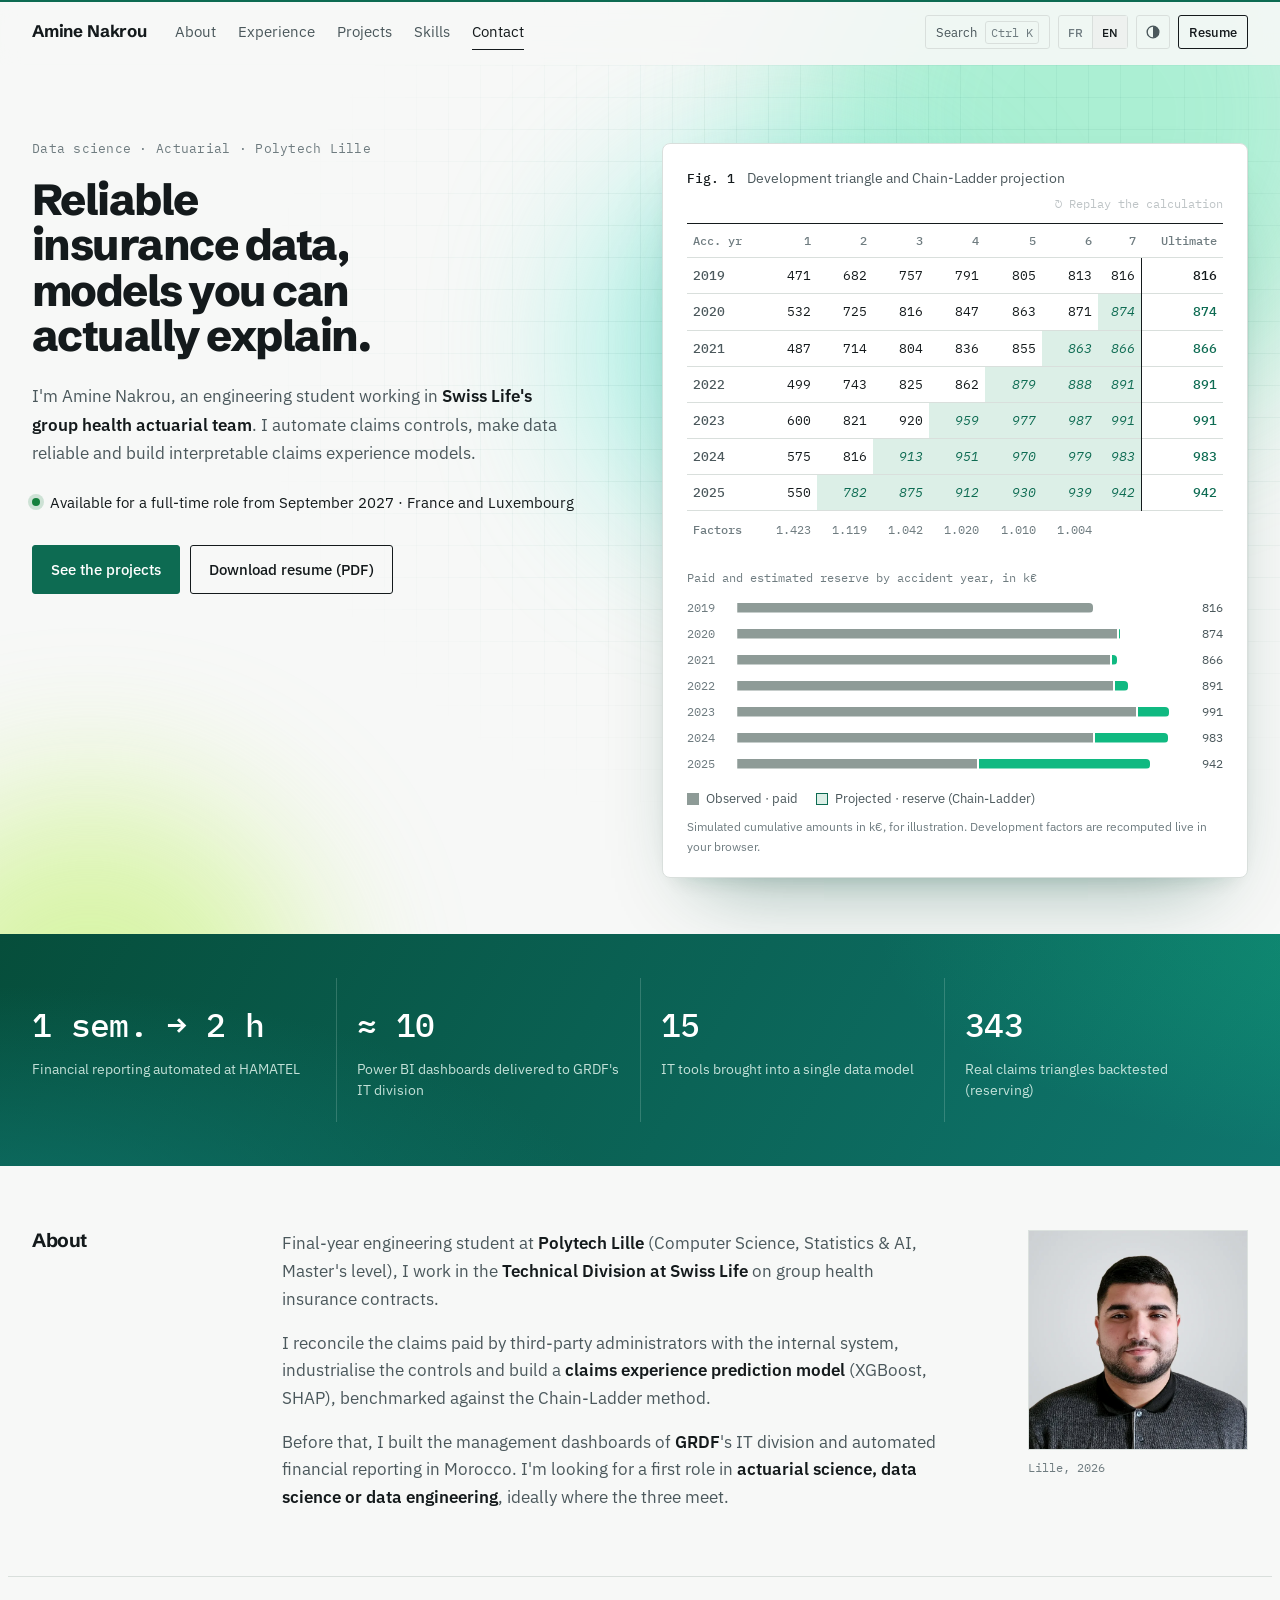
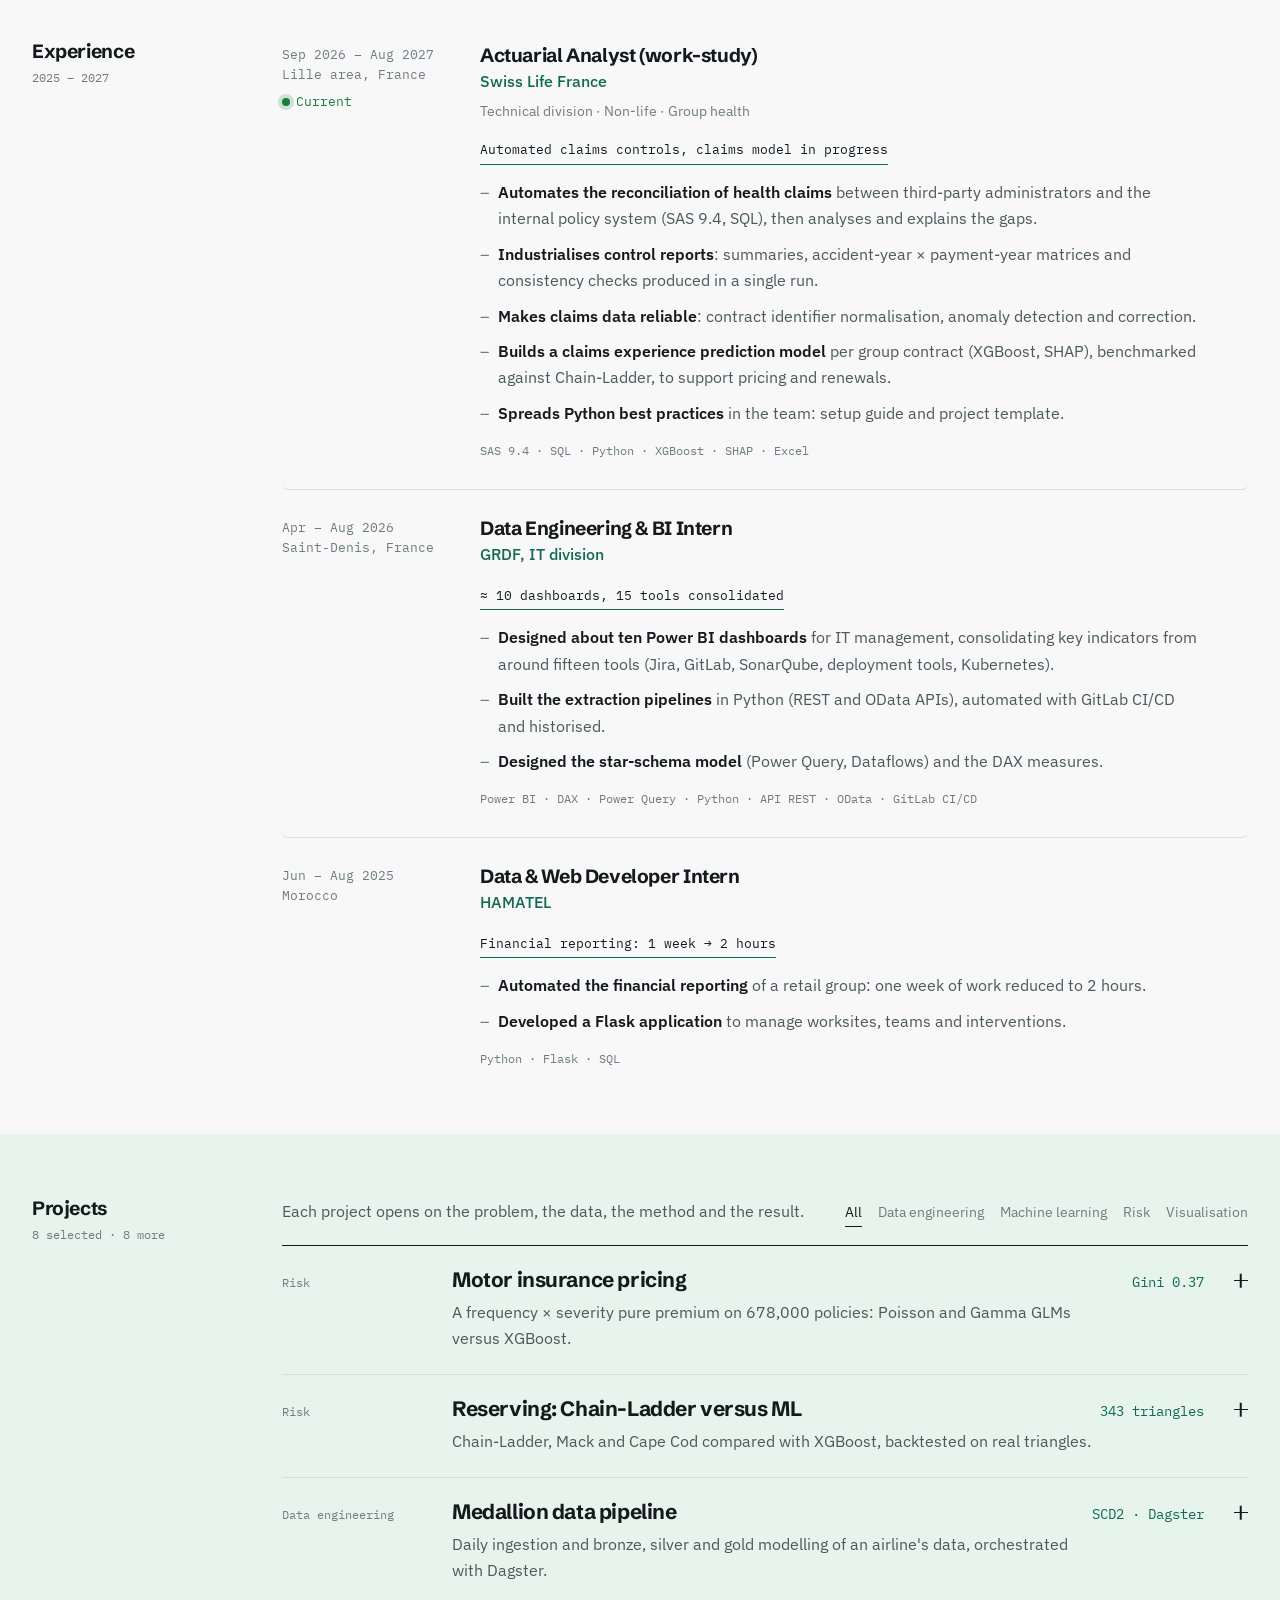
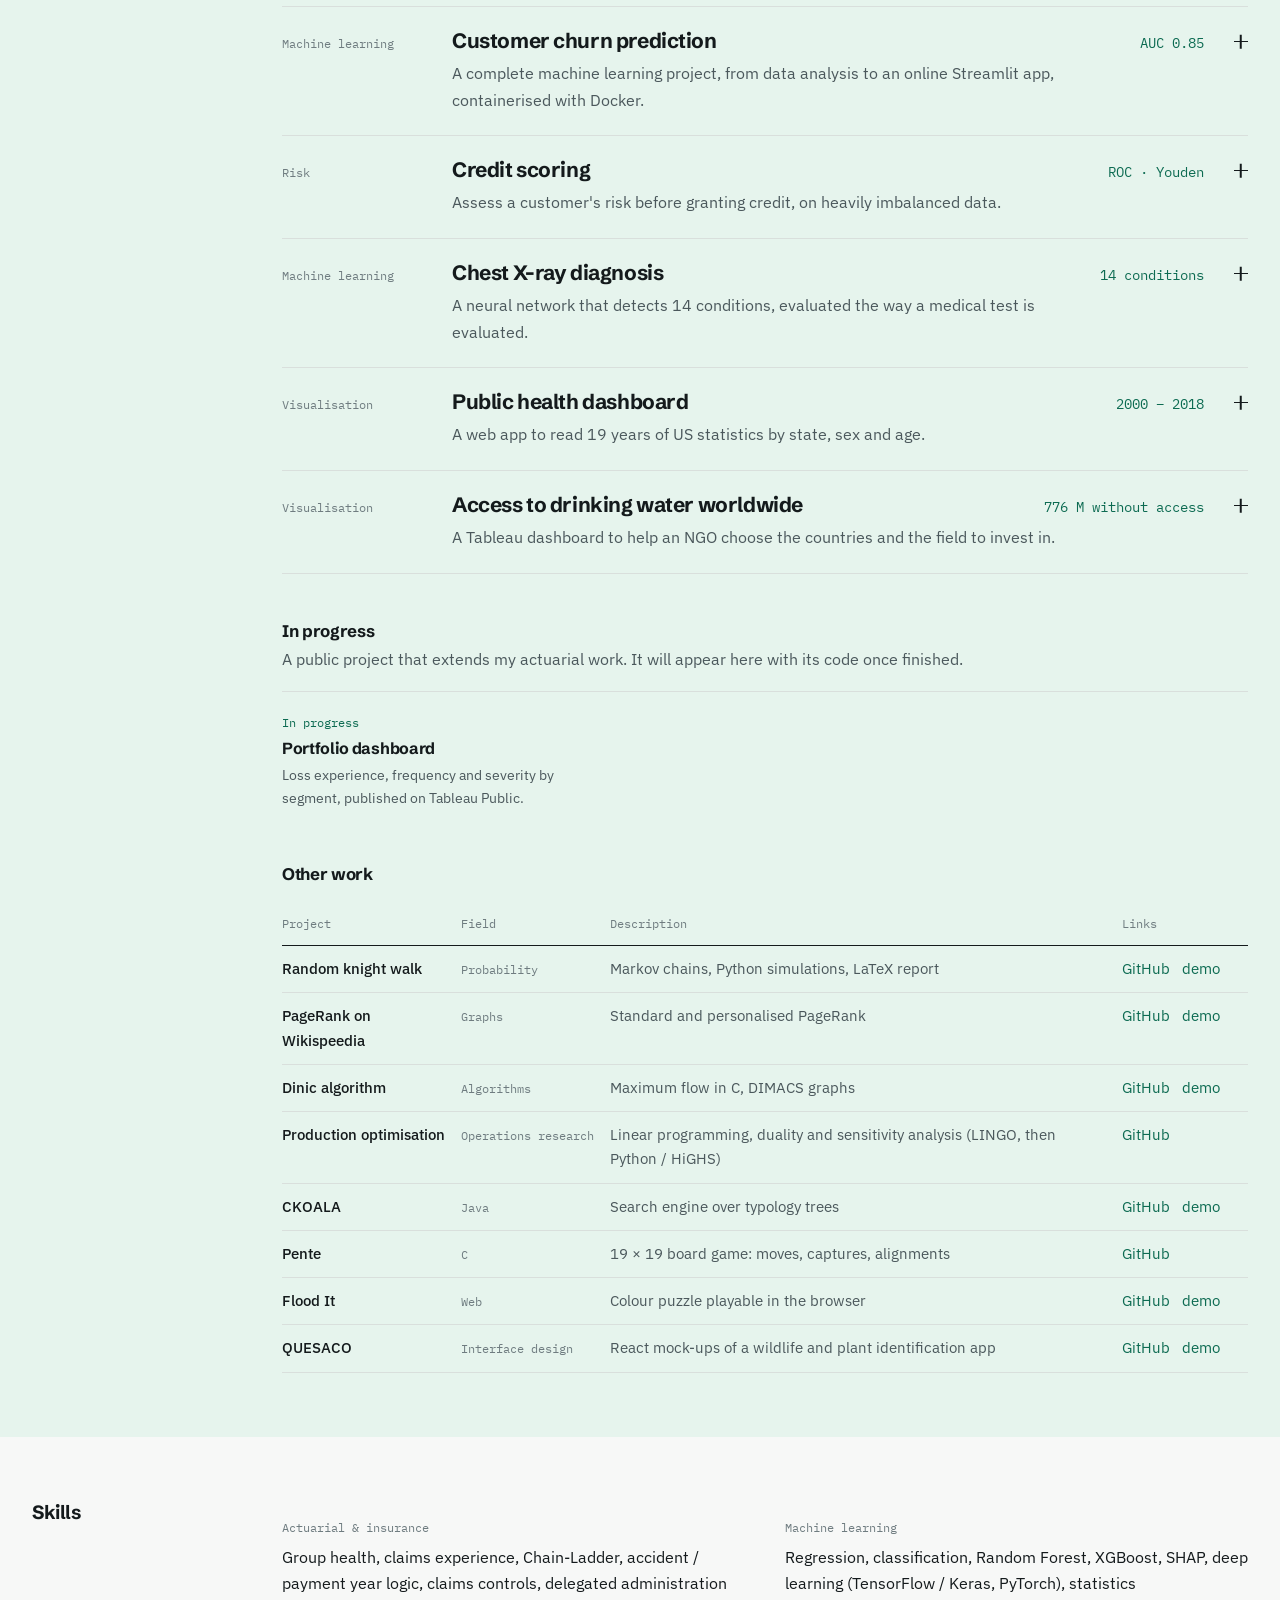
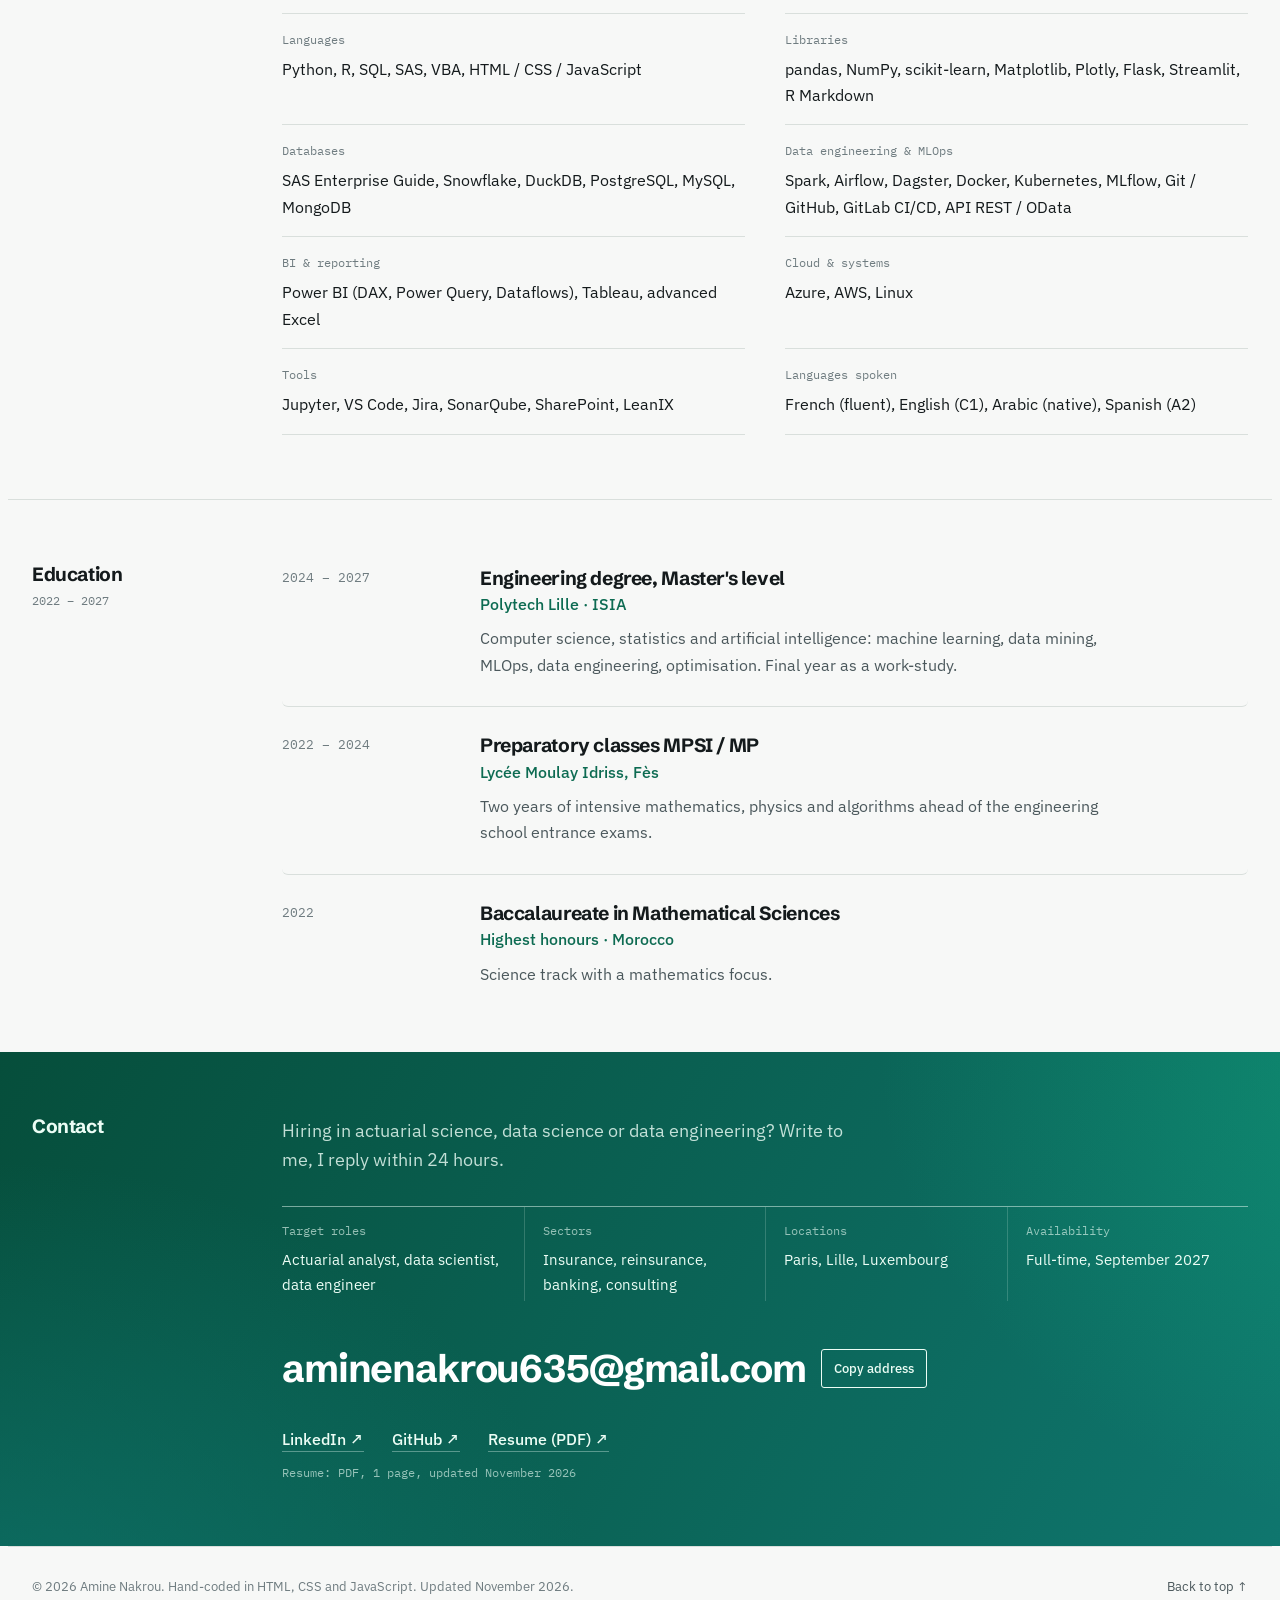
==== commit 98b97efc: "Direction technique à la place du nom d'équipe, CV mis à jour, lien vers le projet d'optimisation" ====
--- a/index.html
+++ b/index.html
@@ -130,7 +130,7 @@
       <div class="block-head"><h2 class="block-label" data-i18n="nav.about">Profil</h2></div>
       <div class="block-body profile">
         <div class="prose">
-          <p data-i18n-html="about.p1">Élève-ingénieur en dernière année à <strong>Polytech Lille</strong>, spécialité Informatique, Statistiques et IA (grade Master), je travaille en alternance au service <strong>Actuariat sur mesure de Swiss Life</strong>, sur les contrats santé collectifs d'entreprise.</p>
+          <p data-i18n-html="about.p1">Élève-ingénieur en dernière année à <strong>Polytech Lille</strong>, spécialité Informatique, Statistiques et IA (grade Master), je travaille en alternance à la <strong>Direction technique de Swiss Life</strong>, sur les contrats santé collectifs d'entreprise.</p>
           <p data-i18n-html="about.p2">J'y rapproche les prestations versées par les délégataires de gestion avec le système interne, j'industrialise les contrôles et je développe un <strong>modèle de prédiction de la sinistralité</strong> (XGBoost, SHAP), comparé à la méthode Chain-Ladder.</p>
           <p data-i18n-html="about.p3">Avant cela, j'ai construit les tableaux de bord de pilotage de la DSI de <strong>GRDF</strong> et automatisé des rapports financiers au Maroc. Je cherche un premier poste en <strong>actuariat, data science ou data engineering</strong>, idéalement là où les trois se rencontrent.</p>
         </div>
